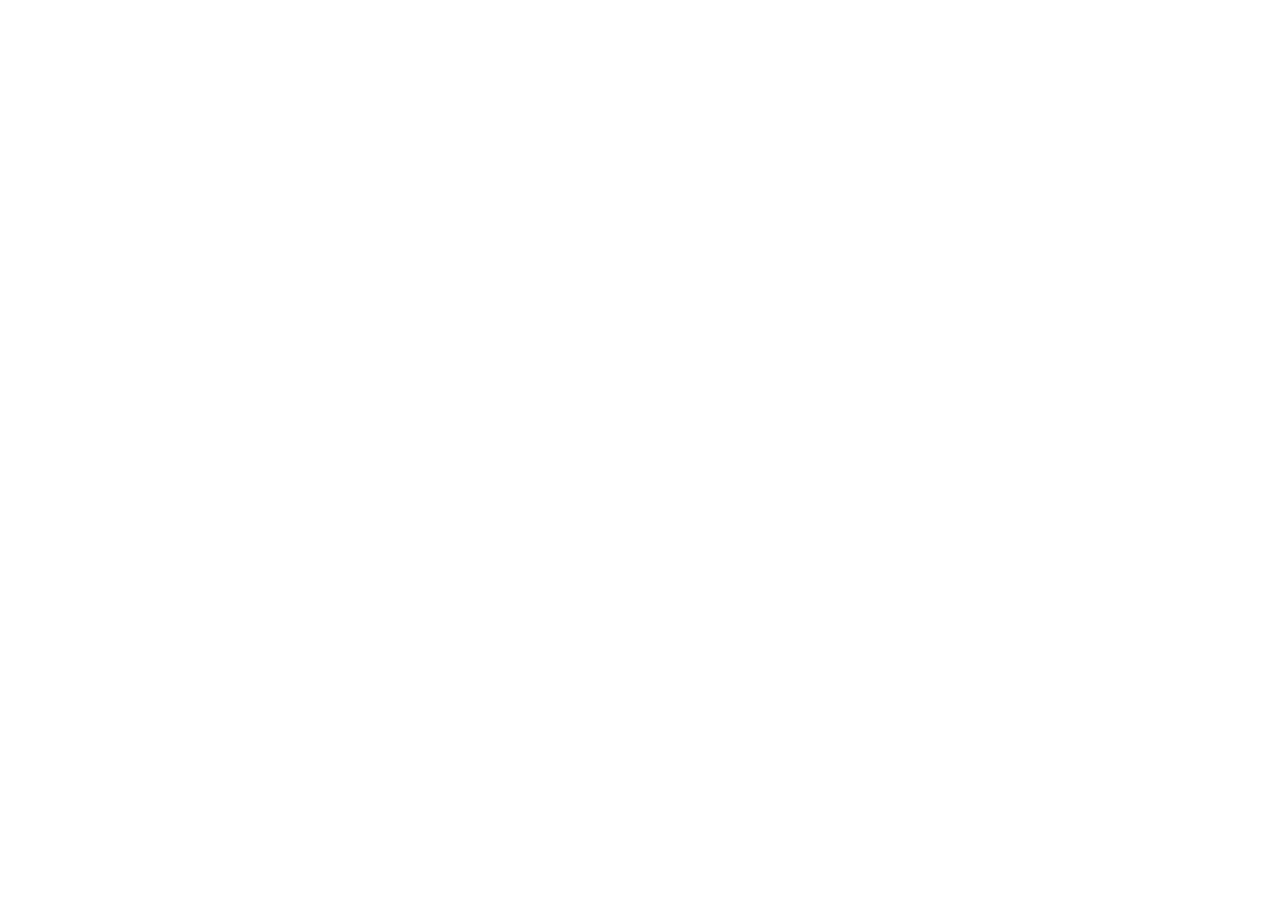
==== index.html @ 57672551 "카슐랭 팝업 문의폼 퍼블 완료" ====
<!DOCTYPE html>
<html>
    <head>
        <meta charset="utf-8">
        <meta name="viewport" content="width=device-width, user-scalable=no">
        <script src="https://ajax.googleapis.com/ajax/libs/jquery/1.12.4/jquery.min.js"></script>
        <!--스타일-->
        <link rel="stylesheet" href="./style/default.css">
        <link rel="stylesheet" href="./style/font.css">
        <link rel="stylesheet" href="./style/style.css">
        <link rel="stylesheet" href="./style/swiper.min.css">
        <link rel="stylesheet" href="./style/animation.css">
        <link rel="stylesheet" href="./style/customBoard.css">
        <!--스크립트-->
        <script type="text/javascript" src="./script/script.js"></script>
        <script type="text/javascript" src="./script/swiper.min.js"></script>
        <script type="text/javascript" src="./script/customBoard.js"></script>
        <script type="text/javascript" src="./script/common_jp.js"></script>
        <!-- 패럴렉스 -->
        <script type="text/javascript" src="https://cdn.jsdelivr.net/npm/gsap@3.13.0/dist/ScrollSmoother.min.js"></script>
        <script src="https://cdnjs.cloudflare.com/ajax/libs/gsap/3.11.5/gsap.min.js"></script>
        <script src="https://cdnjs.cloudflare.com/ajax/libs/gsap/3.11.5/ScrollTrigger.min.js"></script>
        <script src="https://cdnjs.cloudflare.com/ajax/libs/gsap/3.12.1/ScrollToPlugin.min.js"></script>
    </head>
    <body>
        
        <section class="apply-popup-section" style="display: none;">
            <div class="content-wrap">
                <div class="button-wrap">
                    <button type="button" class="close-button close-popup">
                        <img src="./img/apply-popup-section/close-icon.png" alt="closeBtn" class="icon">
                    </button>
                </div>
                <div class="logo-wrap">
                    <img src="./img/apply-popup-section/logo.png" alt="신차장기렌트 / 리스 맛집 카슐랭" class="logo">
                </div>
                <ul class="step-list">
                    <li class="is-active">
                        <div class="item">
                            <div class="blue-text">신차 장기렌트 맛집 카슐랭</div>
                            <div class="question-div">
                                견적 받으실 상품의<br/>
                                유형을 선택해주세요
                            </div>
                            <ul class="qna-list">
                                <li>
                                    <label class="label">
                                        <input type="radio" name="wr_name" value="1">
                                        <div class="radio-item">
                                            <div class="text">장기렌트</div>
                                            <img src="./img/apply-popup-section/q1-icon1.png" alt="장기렌트" class="icon">
                                        </div>
                                    </label>
                                </li>
                                <li>
                                    <label class="label">
                                        <input type="radio" name="wr_name" value="2">
                                        <div class="radio-item">
                                            <div class="text">리스</div>
                                            <img src="./img/apply-popup-section/q1-icon2.png" alt="리스" class="icon">
                                        </div>
                                    </label>
                                </li>
                            </ul>
                        </div>
                        <div class="pagination-wrap">
                            <div class="icon active"></div>
                            <div class="icon"></div>
                            <div class="icon"></div>
                            <div class="icon"></div>
                        </div>
                    </li>
                    <li class="">
                        <div class="item">
                            <div class="blue-text">신차 장기렌트 맛집 카슐랭</div>
                            <div class="question-div">
                                원하는 차량을<br/>
                                입력해주세요
                            </div>
                            <div class="text-qna-box">
                                <div class="q-text">
                                    차종 입력
                                </div>
                                <div class="ipt-wrap">
                                    <input type="text" name="wr_subject" placeholder="차종을 입력해주세요." class="ipt" />
                                </div>
                            </div>
                            <div class="pn-btn-wrap">
                                <button class="pn-btn prev-btn">이전단계</button>
                                <button class="pn-btn next-btn">다음단계</button>
                            </div>
                        </div>
                        <div class="pagination-wrap">
                            <div class="icon"></div>
                            <div class="icon active"></div>
                            <div class="icon"></div>
                            <div class="icon"></div>
                        </div>
                    </li>
                    <li class="">
                        <div class="item">
                            <div class="blue-text">신차 장기렌트 맛집 카슐랭</div>
                            <div class="question-div">
                                견적서를 받으실 <br/>
                                연락처를 입력해주세요
                            </div>
                            <div class="text-qna-box">
                                <div class="q-text">
                                    연락처
                                </div>
                                <div class="ipt-wrap">
                                    <input type="text" name="wr_content" oninput="phoneNumberCheck(this)" placeholder="핸드폰 번호를 입력해주세요." class="ipt" />
                                </div>
                            </div>
                            <div class="pn-btn-wrap">
                                <button class="pn-btn prev-btn">이전단계</button>
                                <button class="pn-btn next-btn">다음단계</button>
                            </div>
                        </div>
                        <div class="pagination-wrap">
                            <div class="icon"></div>
                            <div class="icon"></div>
                            <div class="icon active"></div>
                            <div class="icon"></div>
                        </div>
                    </li>
                    <li class="">
                        <div class="item">
                            <div class="blue-text">신차 장기렌트 맛집 카슐랭</div>
                            <div class="question-div">
                                개인정보처리방침에 동의해주세요
                            </div>
                            <div class="text-qna-box">
                                <div class="agreeCheckDiv">
                                    <label>
                                        <input type="checkbox" id="agree1"/>
                                        <div class="textBox">개인정보 수집, 이용, 제공 동의 <span class="privacyPopupBtn">(확인)</span></div>
                                    </label>
                                    
                                </div>
                                <div class="agreeCheckDiv">
                                    <label>
                                        <input type="checkbox" id="agree2"/>
                                        <div class="textBox">개인정보 제 3자 제공 동의<span class="privacyPopupBtn">(확인)</span></div>
                                    </label>
                                </div>
                                <div class="agreeCheckDiv">
                                    <label>
                                        <input type="checkbox" id="agree3"/>
                                        <div class="textBox">마케팅 활용 및 광고성 정보수신 동의 <span class="privacyPopupBtn">(확인)</span></div>
                                    </label>
                                </div>
                            </div>
                            <div class="pn-btn-wrap">
                                <button class="pn-btn prev-btn">이전단계</button>
                                <button class="pn-btn next-btn">다음단계</button>
                            </div>
                        </div>
                        <div class="pagination-wrap">
                            <div class="icon"></div>
                            <div class="icon"></div>
                            <div class="icon active"></div>
                            <div class="icon"></div>
                        </div>
                    </li>
                    <li class="">
                        <div class="item">
                            <div class="blue-text center">신차 장기렌트 맛집 카슐랭</div>
                            <div class="question-div center">
                                카슐랭 견적 신청이<br/>
                                완료되었습니다.
                            </div>
                            <div class="text-qna-box">
                                <img src="./img/apply-popup-section/result-icon.png" alt="완료" class="result-icon">
                            </div>
                            <div class="pn-btn-wrap full">
                                <button class="pn-btn close-btn close-popup">홈페이지 바로가기</button>
                            </div>
                        </div>
                        <div class="pagination-wrap">
                            <div class="icon"></div>
                            <div class="icon"></div>
                            <div class="icon"></div>
                            <div class="icon active"></div>
                        </div>
                    </li>
                </ul>
            </div>
        </section> 



        <main id="smooth-wrapper">
            <article id="smooth-content">
                
            </article>
        </main>
    </body>
</html>
---- style/default.css ----
@charset "utf-8";

/* 초기화 */
html {overflow-y:scroll}
body {margin:0;padding:0;font-size:0.75em;background:#fff}
html, h1, h2, h3, h4, h5, h6, form, fieldset, img {margin:0;padding:0;border:0}
h1, h2, h3, h4, h5, h6 {font-size:1em;}
article, aside, details, figcaption, figure, footer, header, hgroup, menu, nav, section {display:block}

ul, dl,dt,dd {margin:0;padding:0;list-style:none}
legend {position:absolute;margin:0;padding:0;font-size:0;line-height:0;text-indent:-9999em;overflow:hidden}
label, input, button, select, img {vertical-align:middle;font-size:1em}
input, button {margin:0;padding:0;font-size:1em}
input[type="submit"] {cursor:pointer}
button {cursor:pointer}

textarea, select {font-size:1em}
select {margin:0}
p {margin:0;padding:0;word-break:break-all}
hr {display:none}
pre {overflow-x:scroll;font-size:1.1em}
a {color:#000;text-decoration:none}

*, :after, :before {
  -webkit-box-sizing:border-box;
  -moz-box-sizing:border-box;
  box-sizing:border-box;
}

input[type=text],input[type=password], textarea {
-webkit-transition:all 0.30s ease-in-out;
-moz-transition:all 0.30s ease-in-out;
-ms-transition:all 0.30s ease-in-out;
-o-transition:all 0.30s ease-in-out;
outline:none;
}

/* input[type=text]:focus,input[type=password]:focus, textarea:focus,select:focus {
-webkit-box-shadow:0 0 5px #9ed4ff;
-moz-box-shadow:0 0 5px #9ed4ff;
box-shadow:0 0 5px #9ed4ff;
border:1px solid #558ab7 !important;
} */

.placeholdersjs {color:#aaa !important}

/* 레이아웃 크기 지정 */
#hd, #wrapper, #ft {min-width:1200px}

#hd_pop,
#hd_wrapper,
#tnb .inner,

#gnb .gnb_wrap,
#container_wr,
#ft_wr {width:1200px}

/* 팝업레이어 */
#hd_pop {z-index:1000;position:relative;margin:0 auto;height:0}
#hd_pop h2 {position:absolute;font-size:0;line-height:0;overflow:hidden}
.hd_pops {position:absolute;border:1px solid #e9e9e9;background:#fff}
.hd_pops img {max-width:100%}
.hd_pops_con {}
.hd_pops_footer {padding:0;background:#000;color:#fff;text-align:left;position:relative}
.hd_pops_footer:after {display:block;visibility:hidden;clear:both;content:""}
.hd_pops_footer button {padding:10px;border:0;color:#fff}
.hd_pops_footer .hd_pops_reject {background:#000;text-align:left}
.hd_pops_footer .hd_pops_close {background:#393939;position:absolute;top:0;right:0}

/* 상단 레이아웃 */
#hd {background:#212020}
#hd_h1 {position:absolute;font-size:0;line-height:0;overflow:hidden}

#tnb {border-bottom:1px solid #383838;margin:0 auto}
#tnb:after {display:block;visibility:hidden;clear:both;content:""}
#tnb .inner {margin:0 auto}

#hd_wrapper {position:relative;margin:0 auto;height:140px;zoom:1}
#hd_wrapper:after {display:block;visibility:hidden;clear:both;content:""}

#logo {float:left;padding:30px 0 0}

.hd_sch_wr {float:left;padding:30px 0;width:445px;margin-left:65px}
#hd_sch h3 {position:absolute;font-size:0;line-height:0;overflow:hidden}
#hd_sch {border-radius:30px;overflow:hidden}
#hd_sch #sch_stx {float:left;width:385px;height:45px;padding-left:10px;border-radius:30px 0 0 30px;background:#2c2c2c;border:0;border-right:0;font-size:1.25em;color:#fff}
#hd_sch #sch_submit {float:left;width:60px;height:45px;border:0;background:#2c2c2c;color:#fff;border-radius:0 30px 30px 0;cursor:pointer;font-size:16px}

#hd_define {float:left}
#hd_define:after {display:block;visibility:hidden;clear:both;content:""}
#hd_define li {float:left;font-size:1.083em;line-height:14px;border-right:1px solid #4a4a4a;position:relative;text-align:center;margin:15px 10px 15px 0;padding-right:10px}
#hd_define li:last-child {padding-right:0;margin-right:0;border-right:0}
#hd_define li a {display:inline-block;color:#919191}
#hd_define li.active a {color:#fff}

#hd_qnb {float:right;text-align:right}
#hd_qnb:after {display:block;visibility:hidden;clear:both;content:""}
#hd_qnb li {float:left;font-size:1.083em;line-height:14px;border-right:1px solid #4a4a4a;position:relative;text-align:center;margin:15px 10px 15px 0;padding-right:10px}
#hd_qnb li:last-child {padding-right:0;margin-right:0;border-right:0}
#hd_qnb li span {display:block;margin-top:5px;font-size:0.92em}
#hd_qnb li a {display:inline-block;color:#919191}
#hd_qnb .visit .visit-num {display:inline-block;line-height:16px;padding:0 5px;margin-left:5px;border-radius:10px;background:#da22f5;color:#fff;font-size:10px}


.hd_login {position:absolute;right:0;top:60px}
.hd_login li {float:left;margin:0 5px;border-left:1px solid #616161;padding-left:10px;line-height:13px}
.hd_login li:first-child {border-left:0}
.hd_login a {color:#fff}


/* 메인메뉴 */
#gnb {position:relative;background:#fff}
#gnb > h2 {position:absolute;font-size:0;line-height:0;overflow:hidden}
#gnb .gnb_wrap {margin:0 auto;position:relative}
#gnb .gnb_wrap:hover, #gnb .gnb_wrap:focus, #gnb .gnb_wrap:active{z-index:3}
#gnb #gnb_1dul {font-size:1.083em;padding:0;border-bottom:1px solid #e0e2e5;zoom:1}
#gnb ul:after {display:block;visibility:hidden;clear:both;content:""}
#gnb .gnb_1dli {float:left;line-height:55px;padding:0px;position:relative}
#gnb .gnb_1dli:hover > a {color:#3a8afd;
-webkit-transition:background-color 2s ease-out;
-moz-transition:background-color 0.3s ease-out;
-o-transition:background-color 0.3s ease-out;
transition:background-color 0.3s ease-out}

.gnb_1dli .bg {position:absolute;top:24px;right:8px;display:inline-block;width:10px;height:10px;overflow:hidden;background:url('./images/gnb_bg2.gif') no-repeat 50% 50%;text-indent:-999px}
.gnb_1da {display:block;font-weight:bold;padding:0 15px;color:#080808;text-decoration:none}
.gnb_1dli.gnb_al_li_plus .gnb_1da{padding-right:25px}
.gnb_2dli:first-child {border:0}
.gnb_2dul {display:none;position:absolute;top:54px;min-width:140px;padding-top:2px}
.gnb_2dul .gnb_2dul_box {border:1px solid #e0e2e5;border-top:0;padding:0;
-webkit-box-shadow:0px 1px 5px rgba(97, 97, 97, 0.2);
-moz-box-shadow:0px 1px 5px rgba(97, 97, 97, 0.2);
box-shadow:0px 1px 5px rgba(97, 97, 97, 0.2)}
.gnb_2da {display:block;padding:0 10px;line-height:40px;background:#fff;color:#080808;text-align:left;text-decoration:none}
a.gnb_2da:hover {color:#3a8afd;background:#f7f7f8;
-moz-transition:all 0.3s ease-out;
-o-transition:all 0.3s ease-out;
transition:all 0.3s ease-out}

.gnb_1dli_air .gnb_2da {}
.gnb_1dli_on .gnb_2da {}
.gnb_2da:focus, .gnb_2da:hover {color:#fff}
.gnb_1dli_over .gnb_2dul {display:block;left:0}
.gnb_1dli_over2 .gnb_2dul {display:block;right:0}
.gnb_wrap .gnb_empty {padding:10px 0;width:100%;text-align:center;line-height:2.7em;color:#080808}
.gnb_wrap .gnb_empty a {color:#3a8afd;text-decoration:underline}
.gnb_wrap .gnb_al_ul .gnb_empty, .gnb_wrap .gnb_al_ul .gnb_empty a {color:#555}

#gnb .gnb_menu_btn {background:#4158d1;color:#fff;width:50px;height:55px;border:0;vertical-align:top;font-size:18px}
#gnb .gnb_close_btn {background:#fff;color:#b6b9bb;width:50px;height:50px;border:0;vertical-align:top;font-size:18px;position:absolute;top:0;right:0}
#gnb .gnb_mnal {float:right;padding:0}

#gnb_all {display:none;position:absolute;border:1px solid #c5d6da;width:100%;background:#fff;z-index:1000;-webkit-box-shadow:0 2px 5px rgba(0,0,0,0.2);
-moz-box-shadow:0 2px 5px rgba(0,0,0,0.2);
box-shadow:0 2px 5px rgba(0,0,0,0.2)}
#gnb_all h2 {font-size:1.3em;padding:15px 20px;border-bottom:1px solid #e7eeef}
#gnb_all .gnb_al_ul:after {display:block;visibility:hidden;clear:both;content:""}
#gnb_all .gnb_al_ul > li:nth-child(5n+1) {border-left:0}
#gnb_all .gnb_al_li {float:left;width:20%;min-height:150px;padding:20px;border-left:1px solid #e7eeef}
#gnb_all .gnb_al_li .gnb_al_a {font-size:1.2em;display:block;position:relative;margin-bottom:10px;font-weight:bold;color:#3a8afd}
#gnb_all .gnb_al_li li {line-height:2em}
#gnb_all .gnb_al_li li a {color:#555}
#gnb_all_bg {display:none;background:rgba(0,0,0,0.1);width:100%;height:100%;position:fixed;left:0;top:0;z-index:999}

/* 중간 레이아웃 */
#wrapper {}
#container_wr:after {display:block;visibility:hidden;clear:both;content:""}
#container_wr {margin:0 auto;height:100%;zoom:1}
#aside {float:right;width:235px;padding:0;height:100%;margin:20px 0 20px 20px}

#container {position:relative;float:left;min-height:500px;height:auto !important;margin:20px 0;height:500px;font-size:1em;width:930px;zoom:1}
#container:after {display:block;visibility:hidden;clear:both;content:""}
#container_title {font-size:1.333em;margin:0 auto;font-weight:bold}
#container_title span {margin:0 auto 10px;display:block;line-height:30px}

.lt_wr {width:32%}
.lt_wr:nth-child(3n+1) {clear:both}
.latest_wr {margin-bottom:20px}
.latest_wr:after {display:block;visibility:hidden;clear:both;content:""}
.latest_top_wr {margin:0 -10px 20px}
.latest_top_wr:after {display:block;visibility:hidden;clear:both;content:""}

/* 하단 레이아웃 */
#ft {background:#212020;margin:0 auto;text-align:center}
#ft h1 {position:absolute;font-size:0;line-height:0;overflow:hidden}
#ft_wr {max-width:1240px;margin:0;padding:40px 0;position:relative;display:inline-block;text-align:left}
#ft_wr:after {display:block;visibility:hidden;clear:both;content:""}
#ft_wr .ft_cnt {width:25%;float:left;padding:0 20px}

#ft_link {text-align:left}
#ft_link a {display:block;color:#fff;line-height:2em;font-weight:bold}
#ft_company h2 {font-size:1.2em;margin-bottom:20px}
#ft_company {font-weight:normal;color:#e3e3e3;line-height:2em}
#ft_catch {margin:20px 0 10px}
#ft_copy {text-align:center;width:1200px;margin:0 auto;padding:20px 0;color:#5b5b5b;font-size:0.92em;border-top:1px solid #383838}
#top_btn {position:fixed;bottom:20px;right:20px;width:50px;height:50px;line-height:46px;border:2px solid #333;color:#333;text-align:center;font-size:15px;z-index:90;background:rgba(255,255,255,0.5)}
#top_btn:hover {border-color:#3059c7;background:#3059c7;color:#fff}

/* 게시물 선택복사 선택이동 */
#copymove {}
#copymove .win_desc {text-align:center;display:block}
#copymove .tbl_wrap {margin:20px}
#copymove .win_btn {padding:0 20px 20px}
.copymove_current {float:right;background:#ff3061;padding:5px;color:#fff;border-radius:3px}
.copymove_currentbg {background:#f4f4f4}

/* 화면낭독기 사용자용 */
#hd_login_msg {position:absolute;top:0;left:0;font-size:0;line-height:0;overflow:hidden}
.msg_sound_only, .sound_only {display:inline-block !important;position:absolute;top:0;left:0;width:0;height:0;margin:0 !important;padding:0 !important;font-size:0;line-height:0;border:0 !important;overflow:hidden !important}

/* 본문 바로가기 */
#skip_to_container a {z-index:100000;position:absolute;top:0;left:0;width:1px;height:1px;font-size:0;line-height:0;overflow:hidden}
#skip_to_container a:focus, #skip_to_container a:active {width:100%;height:75px;background:#21272e;color:#fff;font-size:2em;font-weight:bold;text-align:center;text-decoration:none;line-height:3.3em}

/* ie6 이미지 너비 지정 */
.img_fix {width:100%;height:auto}

/* 캡챠 자동등록(입력)방지 기본 -pc */
#captcha {display:inline-block;position:relative}
#captcha legend {position:absolute;margin:0;padding:0;font-size:0;line-height:0;text-indent:-9999em;overflow:hidden}
#captcha #captcha_img {height:40px;border:1px solid #898989;vertical-align:top;padding:0;margin:0}
#captcha #captcha_mp3 {margin:0;padding:0;width:40px;height:40px;border:0;background:transparent;vertical-align:middle;overflow:hidden;cursor:pointer;background:url('../img/captcha2.png') no-repeat;text-indent:-999px;border-radius:3px}
#captcha #captcha_reload {margin:0;padding:0;width:40px;height:40px;border:0;background:transparent;vertical-align:middle;overflow:hidden;cursor:pointer;background:url('../img/captcha2.png') no-repeat 0 -40px;text-indent:-999px;border-radius:3px}
#captcha #captcha_key {margin:0 0 0 3px;padding:0 5px;width:90px;height:40px;border:1px solid #ccc;background:#fff;font-size:1.333em;font-weight:bold;text-align:center;border-radius:3px;vertical-align:top}
#captcha #captcha_info {display:block;margin:5px 0 0;font-size:0.95em;letter-spacing:-0.1em}

/* 캡챠 자동등록(입력)방지 기본 - mobile */
#captcha.m_captcha audio {display:block;margin:0 0 5px;width:187px}
#captcha.m_captcha #captcha_img {width:160px;height:60px;border:1px solid #e9e9e9;margin-bottom:3px;margin-top:5px;display:block}
#captcha.m_captcha #captcha_reload {position:static;margin:0;padding:0;width:40px;height:40px;border:0;background:transparent;vertical-align:middle;overflow:hidden;cursor:pointer;background:url('../img/captcha2.png') no-repeat 0 -40px;text-indent:-999px}
#captcha.m_captcha #captcha_reload span {display:none}
#captcha.m_captcha #captcha_key {margin:0;padding:0 5px;width:115px;height:29px;border:1px solid #b8c9c2;background:#f7f7f7;font-size:1.333em;font-weight:bold;text-align:center;line-height:29px;margin-left:3px}
#captcha.m_captcha #captcha_info {display:block;margin:5px 0 0;font-size:0.95em;letter-spacing:-0.1em}
#captcha.m_captcha #captcha_mp3 {width:31px;height:31px;background:url('../img/captcha2.png') no-repeat 0 0 ; vertical-align:top;overflow:hidden;cursor:pointer;text-indent:-9999px;border:none}

/* ckeditor 단축키 */
.cke_sc {margin:0 0 5px;text-align:right}
.btn_cke_sc {display:inline-block;padding:0 10px;height:23px;border:1px solid #ccc;background:#fafafa;color:#000;text-decoration:none;line-height:1.9em;vertical-align:middle;cursor:pointer}
.cke_sc_def {margin:0 0 5px;padding:10px;border:1px solid #ccc;background:#f7f7f7;text-align:center}
.cke_sc_def dl {margin:0 0 5px;text-align:left;zoom:1}
.cke_sc_def dl:after {display:block;visibility:hidden;clear:both;content:""}
.cke_sc_def dt, .cke_sc_def dd {float:left;margin:0;padding:5px 0;border-bottom:1px solid #e9e9e9}
.cke_sc_def dt {width:20%;font-weight:bold}
.cke_sc_def dd {width:30%}

/* ckeditor 태그 기본값 */
#bo_v_con ul {display:block;list-style-type:disc;margin-top:1em;margin-bottom:1em;margin-left:0;margin-right:0;padding-left:40px}
#bo_v_con ol {display:block;list-style-type:decimal;margin-top:1em;margin-bottom:1em;margin-left:0;margin-right:0;padding-left:40px}
#bo_v_con li {display:list-item}

/* 버튼 */
a.btn,.btn {line-height:35px;height:35px;padding:0 10px;text-align:center;font-weight:bold;border:0;font-size:1.4em;
-webkit-transition:background-color 0.3s ease-out;
-moz-transition:background-color 0.3s ease-out;
-o-transition:background-color 0.3s ease-out;
transition:background-color 0.3s ease-out}

a.btn01 {display:inline-block;padding:7px;border:1px solid #ccc;background:#fafafa;color:#000;text-decoration:none;vertical-align:middle}
a.btn01:focus, a.btn01:hover {text-decoration:none}
button.btn01 {display:inline-block;margin:0;padding:7px;border:1px solid #ccc;background:#fafafa;color:#000;text-decoration:none}
a.btn02 {display:inline-block;padding:7px;border:1px solid #3b3c3f;background:#4b545e;color:#fff;text-decoration:none;vertical-align:middle}
a.btn02:focus, .btn02:hover {text-decoration:none}
button.btn02 {display:inline-block;margin:0;padding:7px;border:1px solid #3b3c3f;background:#4b545e;color:#fff;text-decoration:none}

.btn_confirm {text-align:right} /* 서식단계 진행 */

.btn_submit {border:0;background:#3a8afd;color:#fff;cursor:pointer;border-radius:3px}
.btn_submit:hover {background:#2375eb}
.btn_close {border:1px solid #dcdcdc;cursor:pointer;border-radius:3px;background:#fff}
a.btn_close {text-align:center;line-height:50px}

a.btn_cancel {display:inline-block;background:#969696;color:#fff;text-decoration:none;vertical-align:middle}
button.btn_cancel {display:inline-block;background:#969696;color:#fff;text-decoration:none;vertical-align:middle}
.btn_cancel:hover {background:#aaa}
a.btn_frmline, button.btn_frmline {display:inline-block;width:128px;padding:0 5px;height:40px;border:0;background:#434a54;border-radius:3px;color:#fff;text-decoration:none;vertical-align:top} /* 우편번호검색버튼 등 */
a.btn_frmline {}
button.btn_frmline {font-size:1em}

/* 게시판용 버튼 */
a.btn_b01,.btn_b01 {display:inline-block;color:#bababa;text-decoration:none;vertical-align:middle;border:0;background:transparent}
.btn_b01:hover, .btn_b01:hover {color:#000}
a.btn_b02,.btn_b02 {display:inline-block;background:#253dbe;padding:0 10px;color:#fff;text-decoration:none;border:0;vertical-align:middle}
a.btn_b02:hover, .btn_b02:hover {background:#0025eb}
a.btn_b03, .btn_b03 {display:inline-block;background:#fff;border:1px solid #b9bdd3;color:#646982;text-decoration:none;vertical-align:middle}
a.btn_b03:hover, .btn_b03:hover {background:#ebedf6}
a.btn_b04, .btn_b04 {display:inline-block;background:#fff;border:1px solid #ccc;color:#707070;text-decoration:none;vertical-align:middle}
a.btn_b04:hover, .btn_b04:hover {color:#333;background:#f9f9f9}
a.btn_admin,.btn_admin {display:inline-block;color:#d13f4a;text-decoration:none;vertical-align:middle} /* 관리자 전용 버튼 */
.btn_admin:hover, a.btn_admin:hover {color:#ff3746}


/* 기본테이블 */
.tbl_wrap table {width:100%;border-collapse:collapse;border-spacing:0 5px;background:#fff;border-top:1px solid #ececec;border-bottom:1px solid #ececec} 
.tbl_wrap caption {padding:10px 0;font-weight:bold;text-align:left}
.tbl_head01 {margin:0 0 10px}
.tbl_head01 caption {padding:0;font-size:0;line-height:0;overflow:hidden}
.tbl_head01 thead th {padding:20px 0;font-weight:normal;text-align:center;border-bottom:1px solid #ececec;height:40px}
.tbl_head01 thead th input {vertical-align:top} /* middle 로 하면 게시판 읽기에서 목록 사용시 체크박스 라인 깨짐 */
.tbl_head01 tfoot th, .tbl_head01 tfoot td {padding:10px 0;border-top:1px solid #c1d1d5;border-bottom:1px solid #c1d1d5;background:#d7e0e2;text-align:center}
.tbl_head01 tbody th {padding:8px 0;border-bottom:1px solid #e8e8e8}
.tbl_head01 td {color:#666;padding:10px 5px;border-top:1px solid #ecf0f1;border-bottom:1px solid #ecf0f1;line-height:1.4em;height:60px;word-break:break-all}
.tbl_head01 tbody tr:hover td {background:#fafafa}
.tbl_head01 a:hover {text-decoration:underline}

.tbl_head02 {margin:0 0 10px}
.tbl_head02 caption {padding:0;font-size:0;line-height:0;overflow:hidden}
.tbl_head02 thead th {padding:5px 0;border-top:1px solid #d1dee2;border-bottom:1px solid #d1dee2;background:#e5ecef;color:#383838;font-size:0.95em;text-align:center;letter-spacing:-0.1em}
.tbl_head02 thead a {color:#383838}
.tbl_head02 thead th input {vertical-align:top} /* middle 로 하면 게시판 읽기에서 목록 사용시 체크박스 라인 깨짐 */
.tbl_head02 tfoot th, .tbl_head02 tfoot td {padding:10px 0;border-top:1px solid #c1d1d5;border-bottom:1px solid #c1d1d5;background:#d7e0e2;text-align:center}
.tbl_head02 tbody th {padding:5px 0;border-top:1px solid #e9e9e9;border-bottom:1px solid #e9e9e9;background:#fff}
.tbl_head02 td {padding:5px 3px;border-top:1px solid #e9e9e9;border-bottom:1px solid #e9e9e9;background:#fff;line-height:1.4em;word-break:break-all}
.tbl_head02 a {}

/* 폼 테이블 */
.tbl_frm01 {margin:0 0 20px}
.tbl_frm01 table {width:100%;border-collapse:collapse;border-spacing:0}
.tbl_frm01 th {width:70px;padding:7px 13px;border:1px solid #e9e9e9;border-left:0;background:#f5f8f9;text-align:left}
.tbl_frm01 td {padding:7px 10px;border-top:1px solid #e9e9e9;border-bottom:1px solid #e9e9e9;background:transparent}
.wr_content textarea,.tbl_frm01 textarea,.form_01 textarea, .frm_input {border:1px solid #d0d3db;background:#fff;color:#000;vertical-align:middle;border-radius:3px;padding:5px;
-webkit-box-shadow:inset 0 1px 1px rgba(0, 0, 0, .075);
-moz-box-shadow:inset 0 1px 1px rgba(0, 0, 0, .075);
box-shadow:inset 0 1px 1px rgba(0, 0, 0, .075);
}
.tbl_frm01 textarea {padding:2px 2px 3px}
.frm_input {height:40px}

.full_input {width:100%}
.half_input {width:49.5%}
.twopart_input {width:385px;margin-right:10px}
.tbl_frm01 textarea, .write_div textarea {width:100%;height:100px}
.tbl_frm01 a {text-decoration:none}
.tbl_frm01 .frm_file {display:block;margin-bottom:5px}
.tbl_frm01 .frm_info {display:block;padding:0 0 5px;line-height:1.4em}

/*기본 리스트*/
.list_01 ul {border-top:1px solid #ececec}
.list_01 li {border-bottom:1px solid #ececec;background:#fff;padding:10px 15px;list-style:none;position:relative}
.list_01 li:nth-child(odd) {background:#f6f6f6}
.list_01 li:after {display:block;visibility:hidden;clear:both;content:""}
.list_01 li:hover {background:#f9f9f9}
.list_01 li.empty_li {text-align:center;padding:20px 0;color:#666}

/*폼 리스트*/
.form_01 h2 {font-size:1.167em}
.form_01 li {margin-bottom:10px}
.form_01 ul:after,
.form_01 li:after {display:block;visibility:hidden;clear:both;content:""}
.form_01 .left_input {float:left}
.form_01 .margin_input {margin-right:1%}
.form_01 textarea {height:100px;width:100%}
.form_01 .frm_label {display:inline-block;width:130px}

/* 자료 없는 목록 */
.empty_table {padding:50px 0 !important;text-align:center}
.empty_list {padding:20px 0 !important;color:#666;text-align:center}

/* 필수입력 */
.required, textarea.required {background-image:url('../img/require.png') !important;background-repeat:no-repeat !important;background-position:right top !important}

/* 테이블 항목별 정의 */
.td_board {width:80px;text-align:center}
.td_category {width:80px;text-align:center}
.td_chk {width:30px;text-align:center}
.td_date {width:60px;text-align:center}
.td_datetime {width:110px;text-align:center}
.td_group {width:80px;text-align:center}
.td_mb_id {width:100px;text-align:center}
.td_mng {width:80px;text-align:center}
.td_name {width:100px;text-align:left}
.td_nick {width:100px;text-align:center}
.td_num {width:50px;text-align:center}
.td_numbig {width:80px;text-align:center}
.td_stat {width:60px;text-align:center}

.txt_active {color:#5d910b}
.txt_done {color:#e8180c}
.txt_expired {color:#ccc}
.txt_rdy {color:#8abc2a}

/* 새창 기본 스타일 */
.new_win {position:relative}
.new_win .tbl_wrap {margin:0 20px}
.new_win #win_title {font-size:1.3em;height:50px;line-height:30px;padding:10px 20px;background:#fff;color:#000;-webkit-box-shadow:0 1px 10px rgba(0,0,0,.1);
-moz-box-shadow:0 1px 10px rgba(0,0,0,.1);
box-shadow:0 1px 10px rgba(0,0,0,.1)}
.new_win #win_title .sv {font-size:0.75em;line-height:1.2em}
.new_win .win_ul {margin-bottom:15px;padding:0 20px}
.new_win .win_ul:after {display:block;visibility:hidden;clear:both;content:""}
.new_win .win_ul li {float:left;background:#fff;text-align:center;padding:0 10px;border:1px solid #d6e9ff;border-radius:30px;margin-left:5px}
.new_win .win_ul li:first-child {margin-left:0}
.new_win .win_ul li a {display:block;padding:8px 0;color:#6794d3}
.new_win .win_ul .selected {background:#3a8afd;border-color:#3a8afd;position:relative;z-index:5}
.new_win .win_ul .selected a {color:#fff;font-weight:bold}
.new_win .win_desc {position:relative;margin:10px;border-radius:5px;font-size:1em;background:#f2838f;color:#fff;line-height:50px;text-align:left;padding:0 20px}
.new_win .win_desc i {font-size:1.2em;vertical-align:baseline}
.new_win .win_desc:after {content:"";position:absolute;left:0;top:0;width:4px;height:50px;background:#da4453;border-radius:3px 0 0 3px}
.new_win .frm_info {font-size:0.92em;color:#919191}
.new_win .win_total {float:right;display:inline-block;line-height:30px;font-weight:normal;font-size:0.75em;color:#3a8afd;background:#f6f6f6;padding:0 10px;border-radius:5px}
.new_win .new_win_con {margin:20px 0;padding:20px}
.new_win .new_win_con:after {display:block;visibility:hidden;clear:both;content:""}
.new_win .new_win_con2 {margin:20px 0}
.new_win .btn_confirm:after {display:block;visibility:hidden;clear:both;content:""}
.new_win .win_btn {text-align:center}
.new_win .btn_close {height:45px;width:60px;overflow:hidden;cursor:pointer}
.new_win .btn_submit {padding:0 20px;height:45px;font-weight:bold;font-size:1.083em}

/* 검색결과 색상 */
.sch_word {color:#fff;background:#ff005a;padding:2px 5px 3px;line-height:18px;margin:0 2px}

/* 자바스크립트 alert 대안 */
#validation_check {margin:100px auto;width:500px}
#validation_check h1 {margin-bottom:20px;font-size:1.3em}
#validation_check p {margin-bottom:20px;padding:30px 20px;border:1px solid #e9e9e9;background:#fff}

/* 사이드뷰 */
.sv_wrap {position:relative;font-weight:normal}
.sv_wrap .sv {z-index:1000;display:none;margin:5px 0 0;font-size:0.92em;background:#333;
-webkit-box-shadow:2px 2px 3px 0px rgba(0,0,0,0.2);
-moz-box-shadow:2px 2px 3px 0px rgba(0,0,0,0.2);
box-shadow:2px 2px 3px 0px rgba(0,0,0,0.2)}
.sv_wrap .sv:before {content:"";position:absolute;top:-6px;left:15px;width:0;height:0;border-style:solid;border-width:0 6px 6px 6px;border-color:transparent transparent #333 transparent}
.sv_wrap .sv a {display:inline-block;margin:0;padding:0 10px;line-height:30px;width:100px;font-weight:normal;color:#bbb}
.sv_wrap .sv a:hover {background:#000;color:#fff}
.sv_member {color:#333}
.sv_on {display:block !important;position:absolute;top:23px;left:0px;width:auto;height:auto}
.sv_nojs .sv {display:block}

/* 페이징 */
.pg_wrap {clear:both;float:left;display:inline-block}
.pg_wrap:after {display:block;visibility:hidden;clear:both;content:""} 
.pg {text-align:center}
.pg_page, .pg_current {display:inline-block;vertical-align:middle;background:#eee;border:1px solid #eee}
.pg a:focus, .pg a:hover {text-decoration:none}
.pg_page {color:#959595;font-size:1.083em;height:30px;line-height:28px;padding:0 5px;min-width:30px;text-decoration:none;border-radius:3px}
.pg_page:hover {background-color:#fafafa}
.pg_start {text-indent:-999px;overflow:hidden;background:url('../img/btn_first.gif') no-repeat 50% 50% #eee;padding:0;border:1px solid #eee}
.pg_prev {text-indent:-999px;overflow:hidden;background:url('../img/btn_prev.gif') no-repeat 50% 50% #eee;padding:0;border:1px solid #eee}
.pg_end {text-indent:-999px;overflow:hidden;background:url('../img/btn_end.gif') no-repeat 50% 50% #eee;padding:0;border:1px solid #eee}
.pg_next {text-indent:-999px;overflow:hidden;background:url('../img/btn_next.gif') no-repeat 50% 50% #eee;padding:0;border:1px solid #eee}
.pg_start:hover,.pg_prev:hover,.pg_end:hover,.pg_next:hover {background-color:#fafafa}

.pg_current {display:inline-block;background:#3a8afd;border:1px solid #3a8afd;color:#fff;font-weight:bold;height:30px;line-height:30px;padding:0 10px;min-width:30px;border-radius:3px}

/* cheditor 이슈 */
.cheditor-popup-window *, .cheditor-popup-window :after, .cheditor-popup-window :before {
-webkit-box-sizing:content-box;
-moz-box-sizing:content-box;
box-sizing:content-box;
}

/* Mobile화면으로 */
#device_change {display:block;margin:0.3em;padding:0.5em 0;border:1px solid #eee;border-radius:2em;background:#fff;color:#000;font-size:2em;text-decoration:none;text-align:center}
---- style/style.css ----
@charset "utf-8";

/* 색 설정 */
:root {
    --main-color: #CF2E41;
    --black-color : #222;
    --white-color : #fff
}

/* size */
@media screen and (max-width: 1250px) { } /* tablet */
@media screen and (max-width: 650px) { } /* mobile */

/* 스크롤 커스텀 */
html::-webkit-scrollbar {width: 8px;}
html::-webkit-scrollbar-thumb {background-color: var(--main-color); border-radius: 10px;}

/* 드래그 블록 커스텀 */
::selection { background-color:var(--main-color); color:#fff; }


/* default */
*{
    font-size: inherit;
    font-weight: inherit;
    font-family: inherit;
    color : inherit;
    box-sizing: border-box;
    letter-spacing: inherit;
    line-height: inherit;
}

body{ font-family: 'Pretendard', sans-serif; font-weight:400; font-size: 16px; letter-spacing: -0.04em; }
section{ display:block; }
a{ color:inherit; }
a:hover{ text-decoration: none; color: inherit;  }

.inner{ width:1200px; margin:0 auto;  }

.paging_box{ margin-top: 20px; padding:10px 0; display:flex; align-items: center; justify-content: center; }
.paging_box .pg_page{ background-color:#FFF; border:1px solid #e6e6e6; }
.paging_box .pg_current{ background-color: #0F1C2E; color:#fff; border:1px solid #0F1C2E; }

select{
    -webkit-appearance: none; -moz-appearance: none;  appearance: none;
    background: url('../img/common/select-icon.png') no-repeat 98% 50% #fff; 
}
select::-ms-expand{ display:none; }
p{ word-break: keep-all; }

@media screen and (max-width: 1250px) { 
    .inner{ width:100%; padding:0 10px; }
} /* tablet */
@media screen and (max-width: 650px) { 
    .paging_box{ font-size: 13px; }
} /* mobile */



/* .apply-popup-section */
.apply-popup-section{ padding: 4vh 20px; z-index: 99999; display: flex; justify-content: center; position: fixed; left: 0; top: 0; width: 100%; height: 100%; background-color: #1675E7; }

.apply-popup-section .content-wrap{ display: flex; flex-direction: column; max-width: 680px; width: 100%; }

.apply-popup-section .button-wrap{ display: flex; align-items: center; justify-content: flex-end; }
.apply-popup-section .button-wrap .close-button{ background-color: transparent; border: none; }
.apply-popup-section .button-wrap .close-button .icon{ width: 25px; }

.apply-popup-section .logo-wrap{ display: flex; align-items: center; justify-content: center; }


.apply-popup-section .step-list{ display: flex; flex-direction: column; flex-grow: 1; margin-top: 40px; }
.apply-popup-section .step-list > li{ display: none; }
.apply-popup-section .step-list > li.is-active{ flex-grow: 1; display: flex; flex-direction: column; }
.apply-popup-section .step-list .item{ display: flex; flex-direction: column; width: 100%; height: 100%; border-radius: 30px; background-color: #fff; padding: 40px 20px; }
.apply-popup-section .step-list .item .blue-text{ font-size: 18px; color: #1675E7; }
.apply-popup-section .step-list .item .blue-text.center{ text-align: center; }
.apply-popup-section .step-list .item .question-div{ font-weight: 600; margin-top: 20px; line-height: 1.5em; font-size: 24px; }
.apply-popup-section .step-list .item .question-div.center{ text-align: center; }
.apply-popup-section .step-list .item .qna-list{ margin-top: 50px; display: grid; grid-template-columns: repeat(2,1fr); grid-gap: 10px; }
.apply-popup-section .step-list .item .qna-list label{ display: block; height: 100%; }
.apply-popup-section .step-list .item .qna-list input[type='radio']{ display: none; }
.apply-popup-section .step-list .item .qna-list input[type='radio'] + .radio-item{ padding: 20px; text-align: center; display: flex; flex-direction: column; align-items: center; justify-content: center; gap: 20px; border-radius: 20px; background-color: #DFEEFE; height: 100%; cursor: pointer; }
.apply-popup-section .step-list .item .qna-list input[type='radio']:checked + .radio-item{ background-color: #1675E7; color: #fff; }
.apply-popup-section .step-list .item .qna-list input[type='radio'] + .radio-item .text{ font-size: 18px; font-weight: 500; }
.apply-popup-section .step-list .item .qna-list input[type='radio'] + .radio-item .icon{ width:auto; height: 170px; }

.apply-popup-section .result-icon{ display: block; margin: 0 auto; max-width: 200px; }

.apply-popup-section .text-qna-box{ flex-grow: 1; margin: 50px 0;}
.apply-popup-section .text-qna-box .q-text{ color: #7f7f7f; font-size: 18px; }
.apply-popup-section .text-qna-box .ipt-wrap{ margin-top: 10px; }
.apply-popup-section .text-qna-box .ipt-wrap .ipt{ font-size: 18px; background-color: #F6F6F6; border-radius: 10px; padding: 15px; border: 1px solid #f6f6f6; }
.apply-popup-section .text-qna-box .ipt-wrap .ipt::placeholder{ color: #7f7f7f; }

.apply-popup-section .pn-btn-wrap{ display: grid; grid-template-columns: repeat(2,1fr); grid-gap: 10px; }
.apply-popup-section .pn-btn-wrap.full{ grid-template-columns: 1fr; }
.apply-popup-section .pn-btn-wrap .pn-btn{ background-color: #1675E7; color: #fff; border: none; border-radius: 10px; padding: 15px; font-size: 18px; cursor: pointer; }
.apply-popup-section .pn-btn-wrap .pn-btn.close-btn{ background-color: #1675E7; color: #fff; border: none; border-radius: 10px; padding: 15px; font-size: 18px; cursor: pointer; }
.apply-popup-section .pn-btn-wrap .pn-btn.prev-btn{ background-color: #F6F6F6; color: #777; border: 1px solid #F6F6F6; }

.apply-popup-section .pagination-wrap{ margin: 4vh 0; display: flex; align-items: center; justify-content: center; gap: 10px; }
.apply-popup-section .pagination-wrap .icon{ width: 10px; height: 10px; border-radius: 50%; background-color: rgba(255,255,255,0.5); }
.apply-popup-section .pagination-wrap .icon.active{ background-color: #fff; width: 35px; border-radius: 100px; }
.apply-popup-section .text-qna-box .agreeCheckDiv label input[type="checkbox"] + .textBox{ gap: 5px; margin-top: 10px; font-size: 18px; }
.apply-popup-section .agreeCheckDiv label input[type="checkbox"] + .textBox::before{ margin-top: 3px; }


@media screen and (max-width: 820px) { 
    .apply-popup-section .button-wrap .close-button .icon{ width: 20px; }

    .apply-popup-section .logo-wrap .logo{ width: 30vw; }

    .apply-popup-section .step-list{ margin-top: 20px; }
    .apply-popup-section .step-list .item{ max-height: 460px; border-radius: 15px; padding: 20px 15px; }
    .apply-popup-section .step-list .item .qna-list{ margin-top: 30px; }
    .apply-popup-section .step-list .item .qna-list input[type='radio'] + .radio-item{ border-radius: 10px; }
    .apply-popup-section .step-list .item .qna-list input[type='radio'] + .radio-item .icon{ height: 20vw; }
    .apply-popup-section .step-list .item .qna-list input[type='radio'] + .radio-item .text{ font-size: 16px; }
    .apply-popup-section .step-list .item .blue-text{ font-size: 16px; }
    .apply-popup-section .step-list .item .question-div{ font-size: 20px; line-height: 1.25em; }

    .apply-popup-section .text-qna-box .q-text{ font-size: 16px; }
    .apply-popup-section .text-qna-box .ipt-wrap .ipt{ font-size: 16px; }
    .apply-popup-section .pn-btn-wrap .pn-btn{ font-size: 16px; padding: 13px; }
}
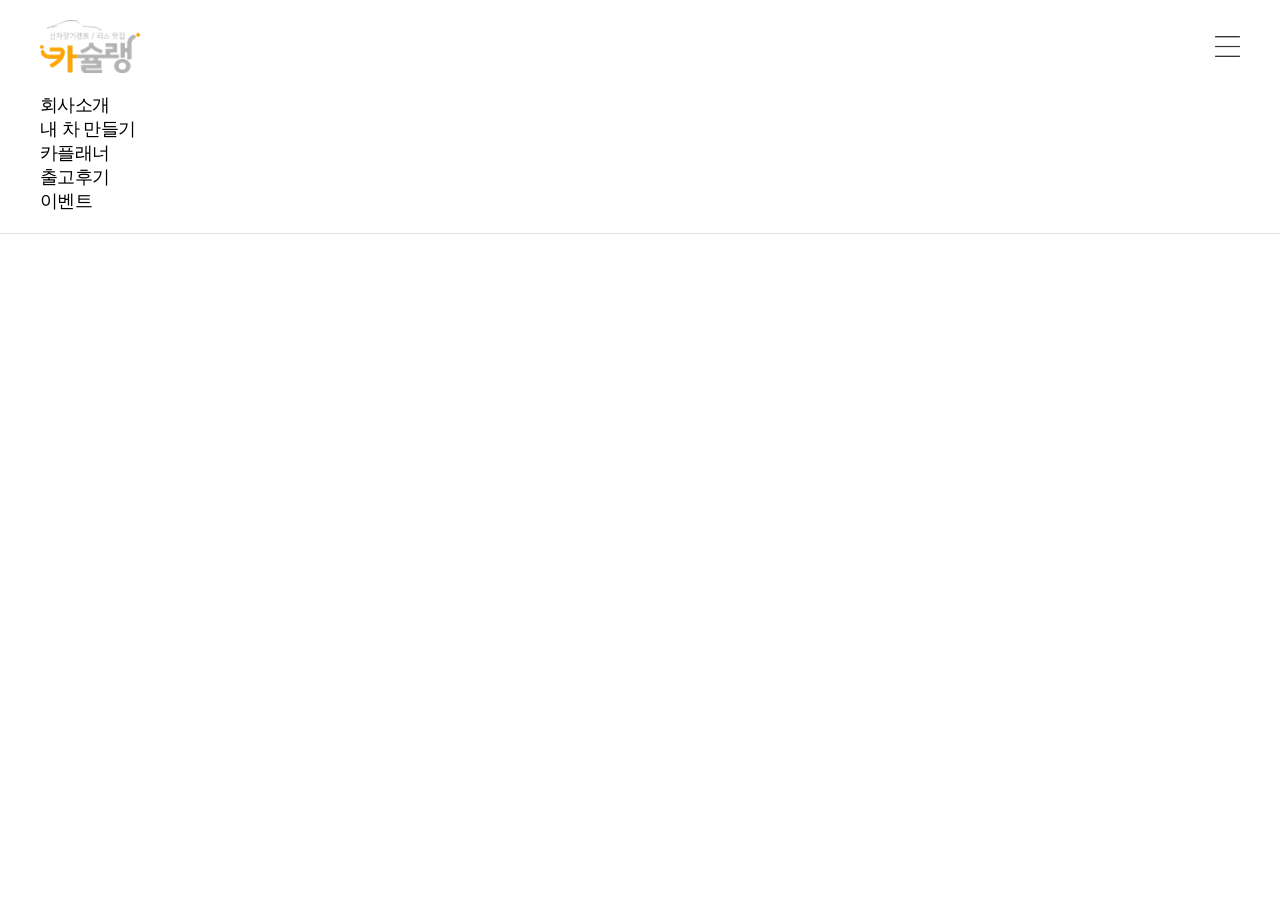
==== commit 34a9f38c: "aside 메뉴 부터 퍼블리싱 다음에 진행" ====
--- a/index.html
+++ b/index.html
@@ -8,12 +8,10 @@
         <link rel="stylesheet" href="./style/default.css">
         <link rel="stylesheet" href="./style/font.css">
         <link rel="stylesheet" href="./style/style.css">
-        <link rel="stylesheet" href="./style/swiper.min.css">
         <link rel="stylesheet" href="./style/animation.css">
         <link rel="stylesheet" href="./style/customBoard.css">
         <!--스크립트-->
         <script type="text/javascript" src="./script/script.js"></script>
-        <script type="text/javascript" src="./script/swiper.min.js"></script>
         <script type="text/javascript" src="./script/customBoard.js"></script>
         <script type="text/javascript" src="./script/common_jp.js"></script>
         <!-- 패럴렉스 -->
@@ -21,6 +19,9 @@
         <script src="https://cdnjs.cloudflare.com/ajax/libs/gsap/3.11.5/gsap.min.js"></script>
         <script src="https://cdnjs.cloudflare.com/ajax/libs/gsap/3.11.5/ScrollTrigger.min.js"></script>
         <script src="https://cdnjs.cloudflare.com/ajax/libs/gsap/3.12.1/ScrollToPlugin.min.js"></script>
+        <!--swiper-->
+        <link rel="stylesheet" href="https://cdn.jsdelivr.net/npm/swiper@12.1.2/swiper-bundle.min.css" />
+        <script src="https://cdn.jsdelivr.net/npm/swiper@12.1.2/swiper-bundle.min.js"></script>
     </head>
     <body>
         
@@ -188,7 +189,85 @@
             </div>
         </section> 
 
-
+        <section class="event-popup-section" style="display: none;">
+            <article class="popup-wrap">
+                <img src="./img/event-popup-section/popup-img.png" alt="event-popup-bg" class="popup-content">
+                <div class="btn-wrap">
+                    <button type="button" class="close-btn btn-item">닫기</button>
+                    <a href="#" class="more-btn btn-item">자세히 보기</a>
+                </div>
+            </article>
+        </section>
+
+        <!--헤더 { -->
+        <header>
+            <div class="top-div">
+                <div class="inner">
+                    <div class="logo-div">
+                        <a href="./index.html">
+                            <img src="./img/header/logo.png" alt="신차장기렌트 / 리스 맛집" class="logo">
+                        </a>
+                    </div>
+                    <button type="button" class="menu-btn">
+                        <img src="./img/header/menu-icon.png" alt="menu-icon" class="icon">
+                    </button>
+                </div>
+            </div>
+            <div class="menu-div">
+                <div class="inner">
+                    <div class="swiper mySwiper">
+                        <div class="swiper-wrapper">
+                            <div class="swiper-slide">
+                                <a href="#"><div class="item">회사소개</div></a>
+                            </div>
+                            <div class="swiper-slide">
+                                <a href="#"><div class="item">내 차 만들기</div></a>
+                            </div>
+                            <div class="swiper-slide">
+                                <a href="#"><div class="item">카플래너</div></a>
+                            </div>
+                            <div class="swiper-slide">
+                                <a href="#"><div class="item">출고후기</div></a>
+                            </div>
+                            <div class="swiper-slide">
+                                <a href="#"><div class="item">이벤트</div></a>
+                            </div>
+                        </div>
+                    </div>
+                </div>
+            </div>
+        </header>
+        <!-- }-->
+
+        <!-- aside 메뉴 { -->
+        <section class="aside-menu">
+            <div class="menu-wrap">
+                <div class="btn-div">
+                    <button type="button" class="close-btn">
+                        <img src="./img/aside-menu/close-icon.png" alt="close-icon" class="icon">
+                    </button>
+                </div>
+                <div class="text-div">
+                    신차 장기 렌트 맛집!
+                    <span class="blue">카슐랭이 함께 합니다!</span>
+                </div>
+                <div class="btn-div">
+                    <a href="#" class="btn-item kakao-item">
+                        카카오 문의
+                    </a>
+                    <a href="#" class="btn-item tel-item">
+                        전화 문의
+                    </a>
+                </div>
+                <ul class="menu-list">
+                    <li>
+                        <a href="#"><div class="item">회사소개</div></a>
+                    </li>
+                </ul>
+            </div>
+            <div class="close-bg"></div>
+        </section>
+        <!-- } -->
 
         <main id="smooth-wrapper">
             <article id="smooth-content">
--- a/style/style.css
+++ b/style/style.css
@@ -34,6 +34,7 @@
 section{ display:block; }
 a{ color:inherit; }
 a:hover{ text-decoration: none; color: inherit;  }
+.blue{ color: #1675E7; }
 
 .inner{ width:1200px; margin:0 auto;  }
 
@@ -123,4 +124,33 @@
     .apply-popup-section .text-qna-box .q-text{ font-size: 16px; }
     .apply-popup-section .text-qna-box .ipt-wrap .ipt{ font-size: 16px; }
     .apply-popup-section .pn-btn-wrap .pn-btn{ font-size: 16px; padding: 13px; }
+}
+
+.event-popup-section{ padding: 20px; position: fixed; z-index: 999; left: 0; top: 0; width: 100%; height: 100%; display: flex; align-items: center; justify-content: center; background: rgba(0, 0, 0, 0.30); }
+.event-popup-section .popup-wrap{ position: relative; width: 100%; max-width: 420px; }
+.event-popup-section .popup-wrap .popup-content{ max-width: 100%; }
+.event-popup-section .popup-wrap .btn-wrap{ padding: 10px; position: absolute; left: 0; bottom: 0; width: 100%; display: grid; grid-template-columns: repeat(2,1fr); grid-gap: 10px; } 
+.event-popup-section .popup-wrap .btn-wrap .btn-item{ padding: 12px 10px; border-radius: 50px; border: none; background: rgba(255, 255, 255, 0.80); text-align: center; font-weight: 500; color: #777; font-size: 18px; }
+.event-popup-section .popup-wrap .btn-wrap .btn-item.close-btn{ background: rgba(255, 255, 255, 0.80); }
+.event-popup-section .popup-wrap .btn-wrap .btn-item.more-btn{ background: rgba(22, 117, 231, 0.80); color: #fff; }
+
+@media screen and (max-width: 650px) { 
+    .event-popup-section .popup-wrap .btn-wrap .btn-item{ font-size: 16px; }
+}
+
+/* header */
+header{ border-bottom: 1px solid #DDD; position: fixed; left: 0; top: 0; width: 100%; background-color: #fff; z-index: 99; }
+header .inner{ display: flex; align-items: center; justify-content: space-between; }
+header .top-div{ padding: 20px 0 0 0; }
+header .logo{ width: 100px; }
+header .menu-btn{ background: transparent; border: none;  }
+header .menu-btn .icon{ width: 25px; }
+header .menu-div { font-size: 18px; padding: 20px; padding-left: 20px; }
+header .menu-div .swiper:not(.swiper-watch-progress){ margin: 0; }
+header .menu-div .swiper-slide { width: auto; flex-shrink: 0; }
+
+@media screen and (max-width: 650px) { 
+    header .logo{ width: 80px; }
+    header .top-div{ padding-top: 10px; }
+    header .menu-div{ padding: 10px 5px; padding-right: 0; font-size: 16px; }
 }
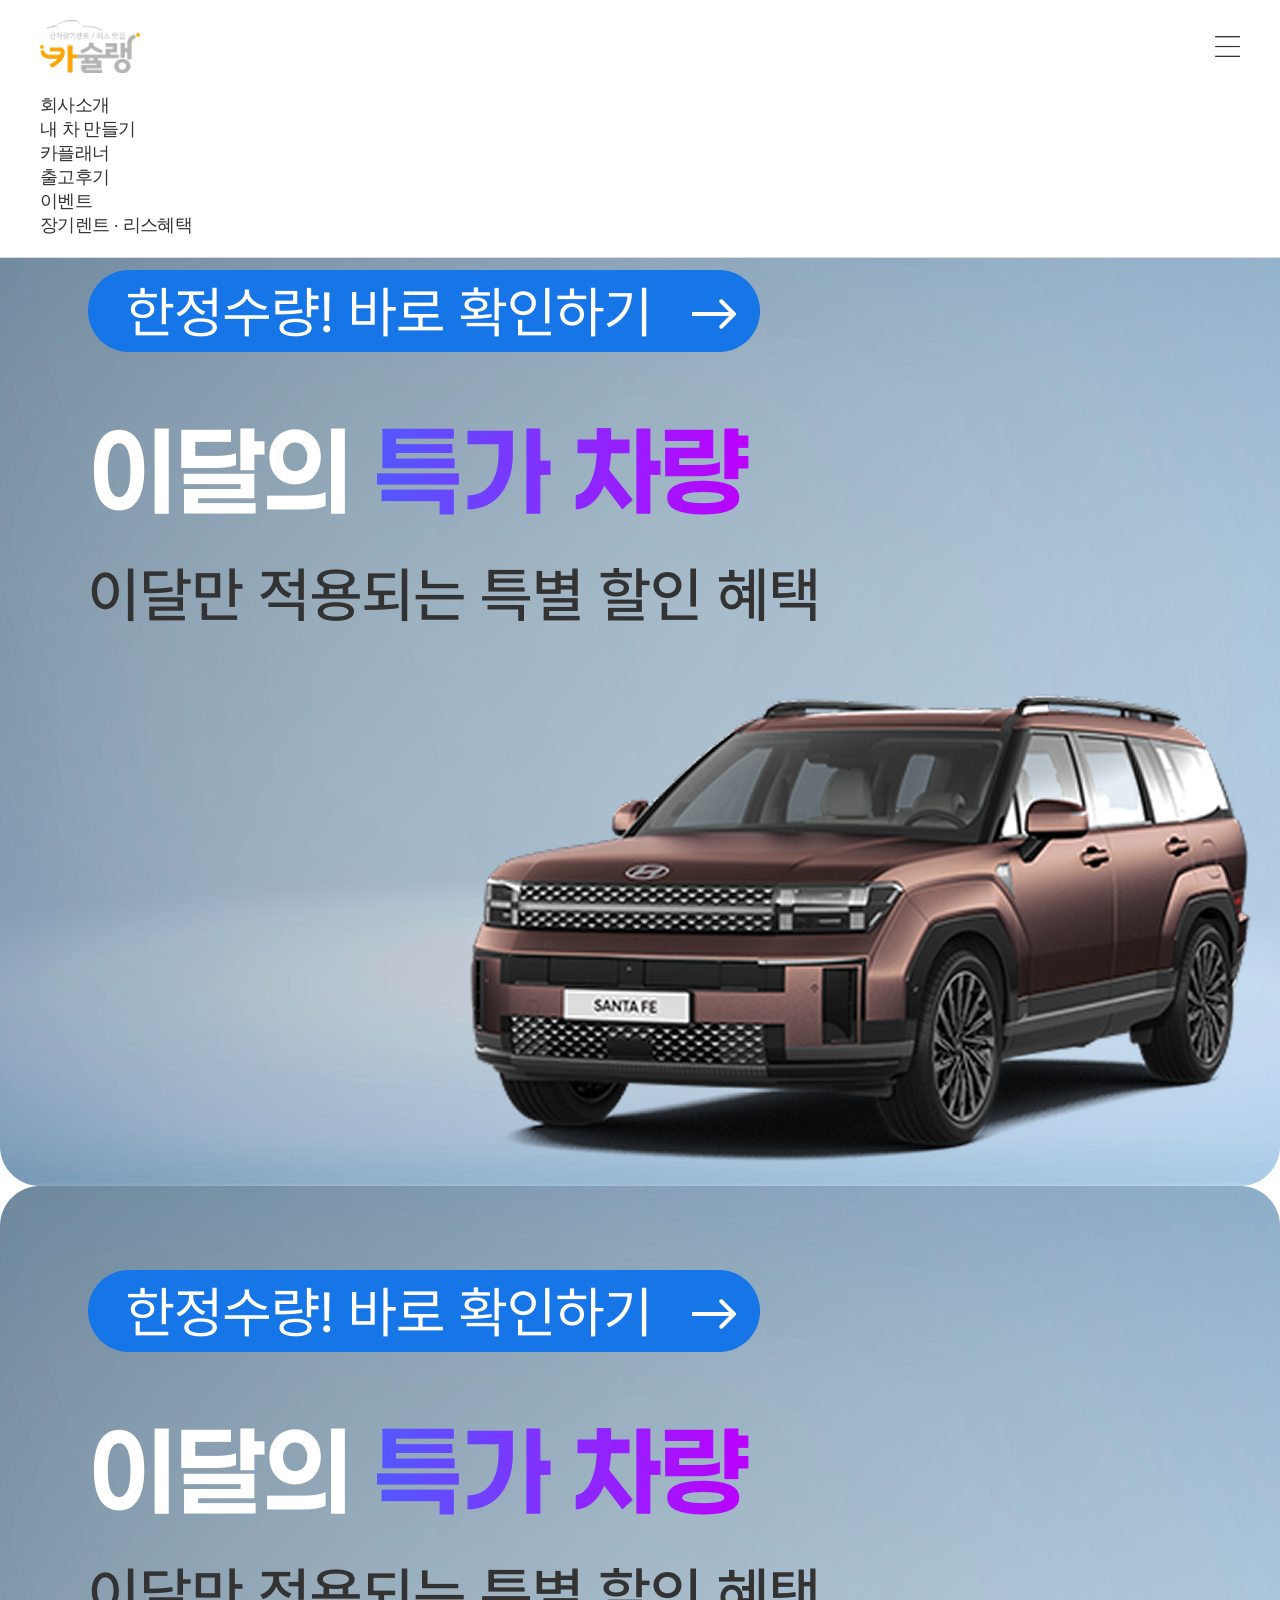
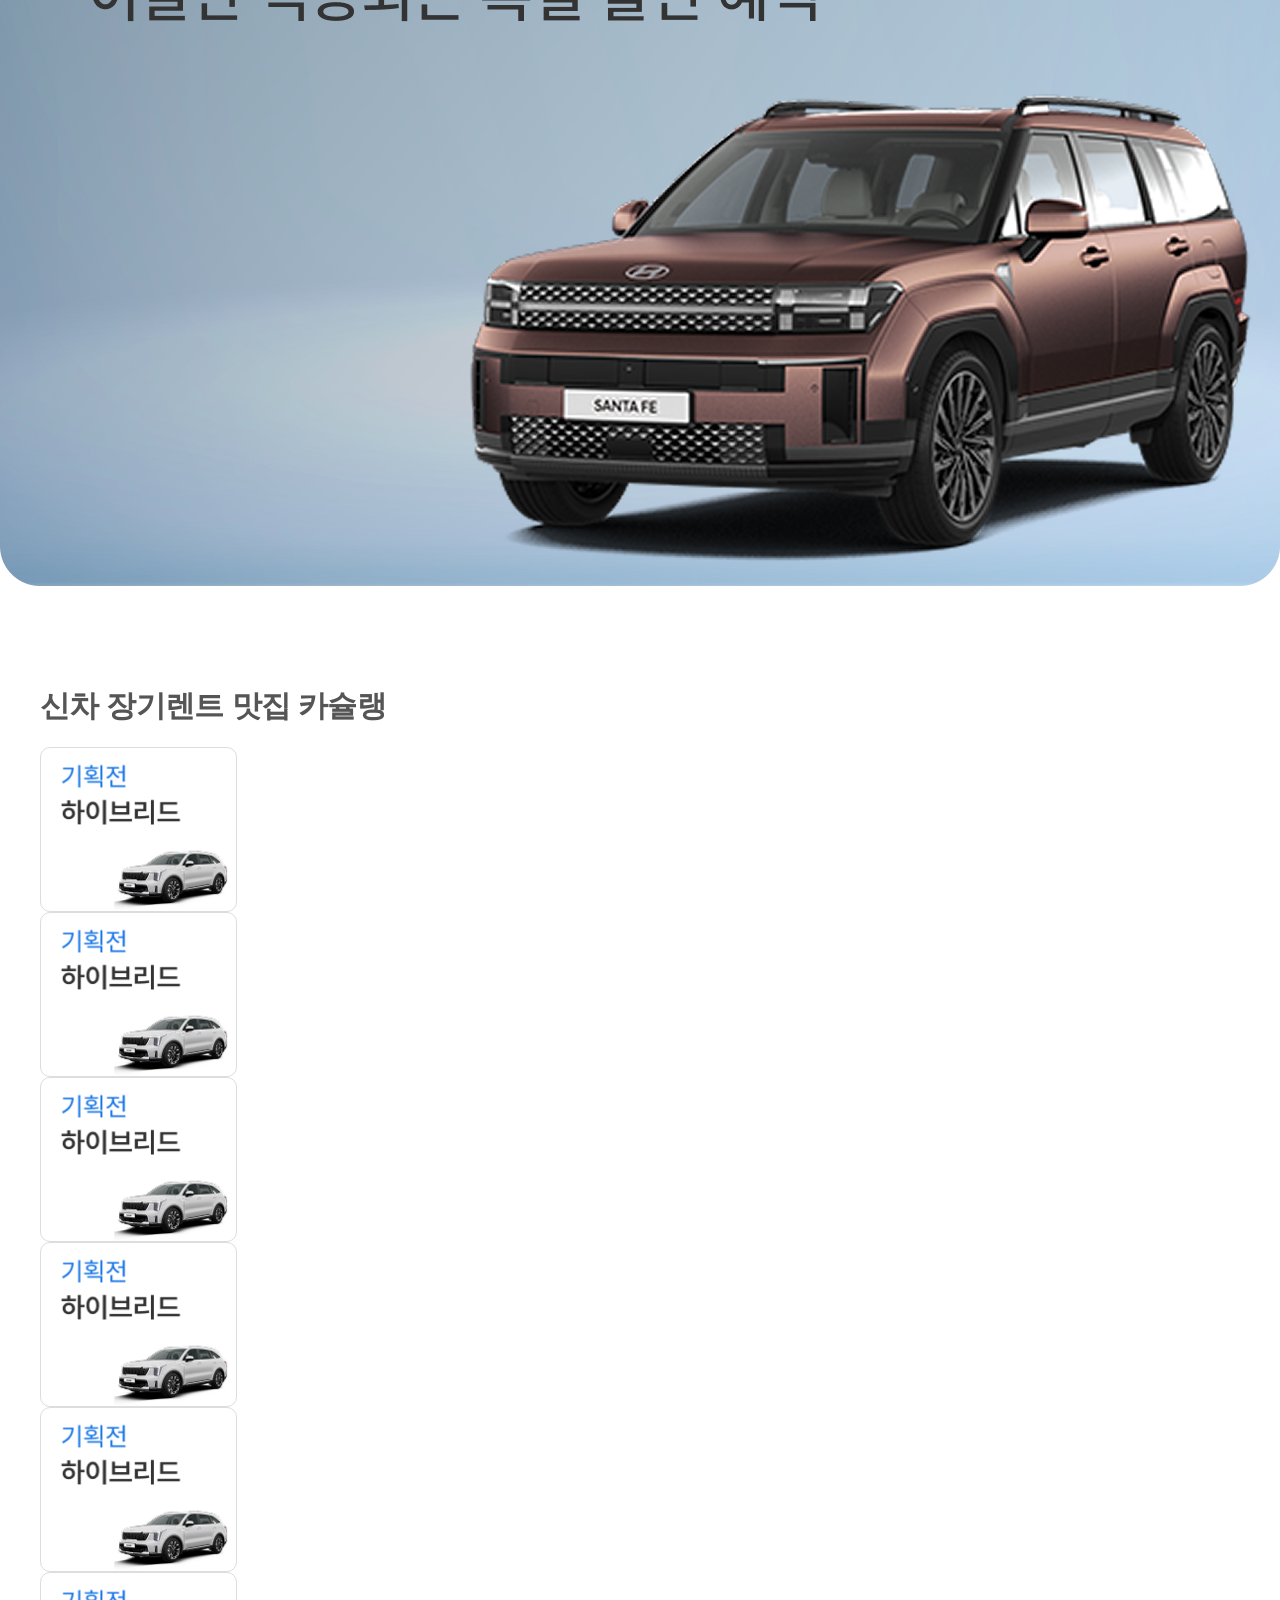
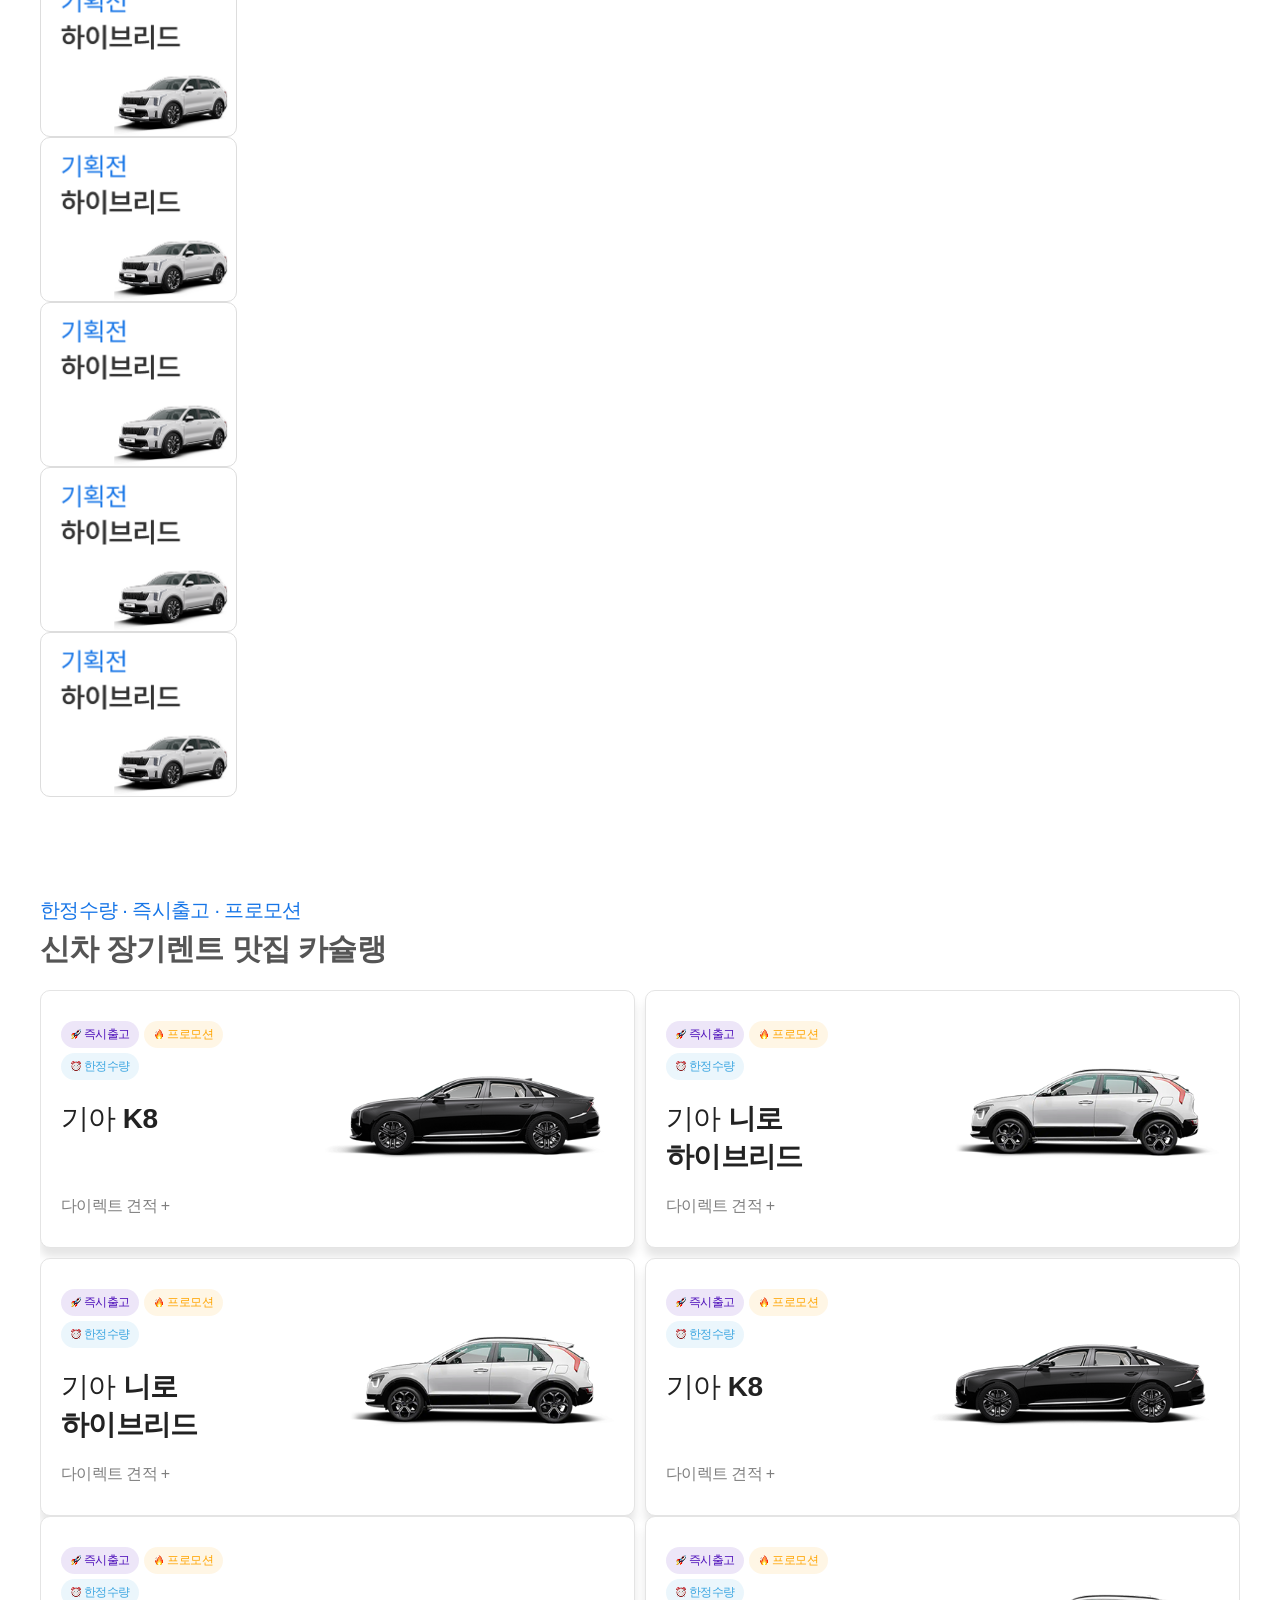
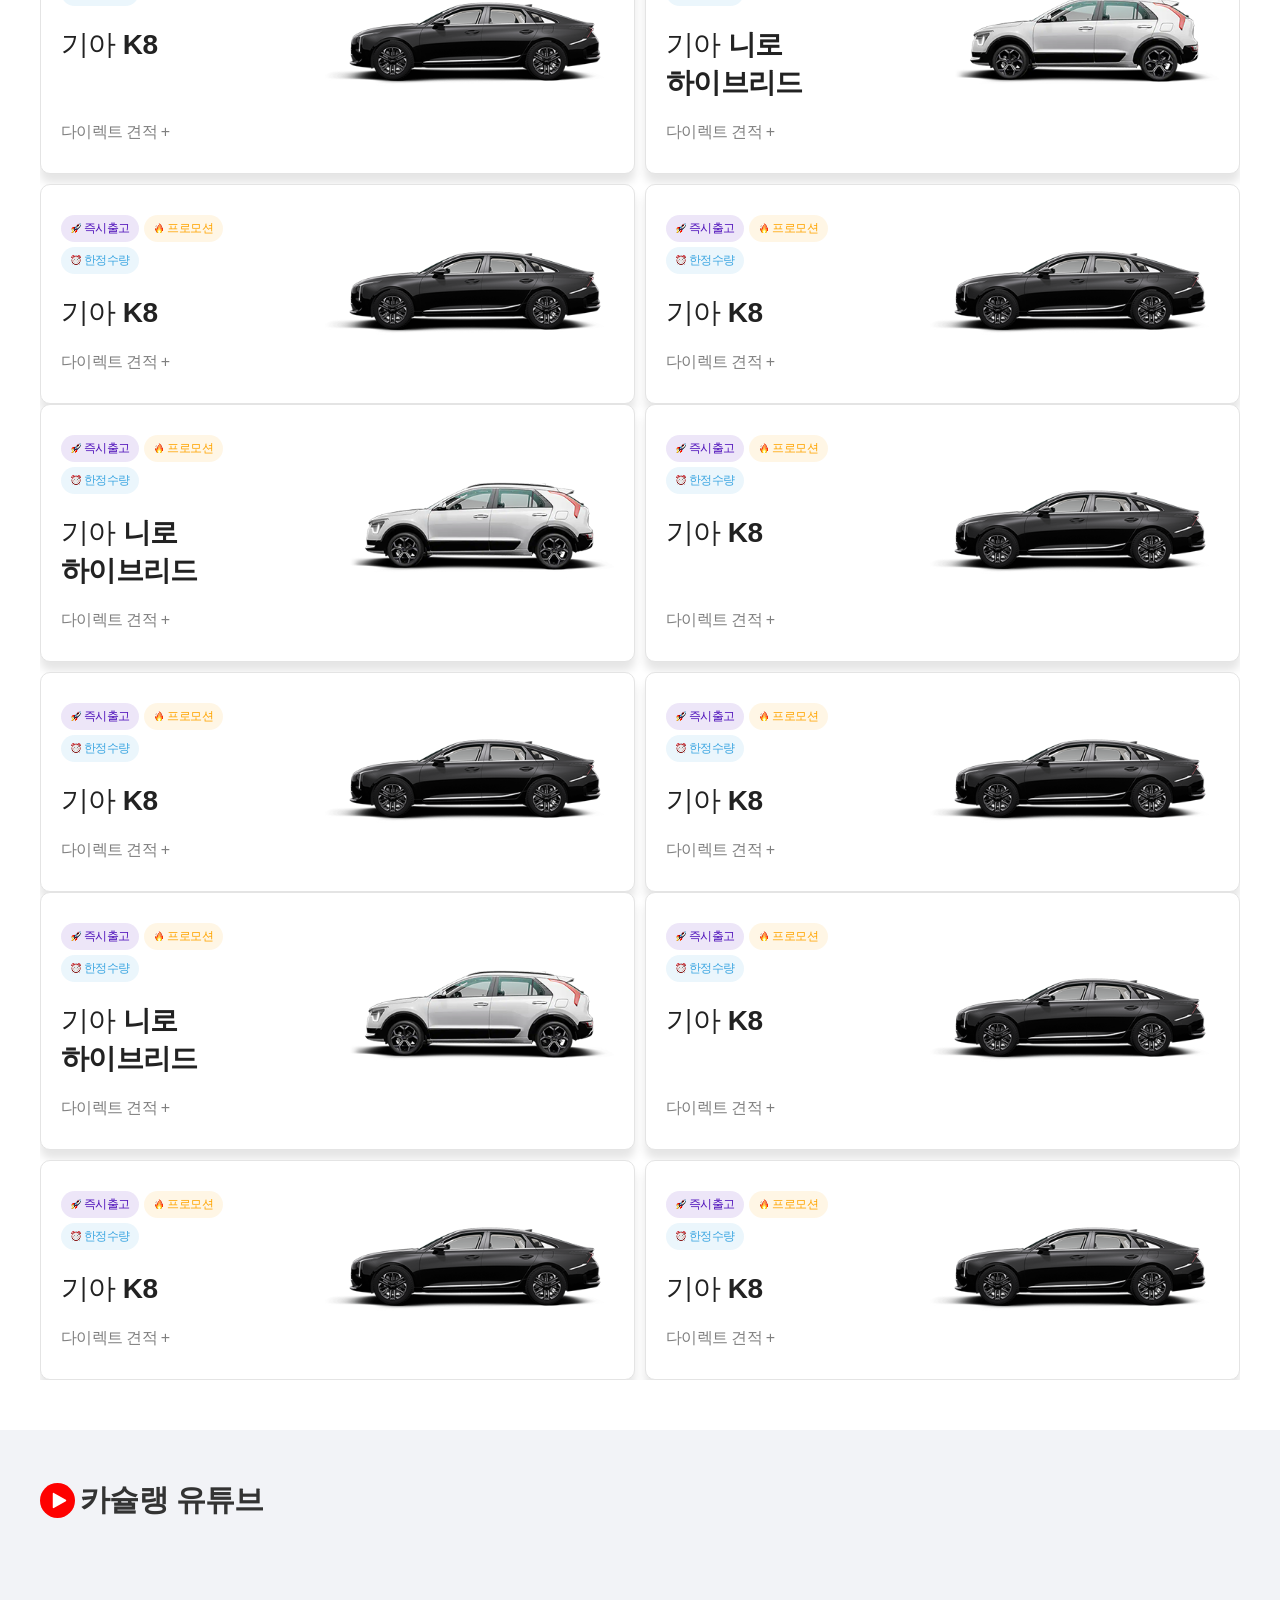
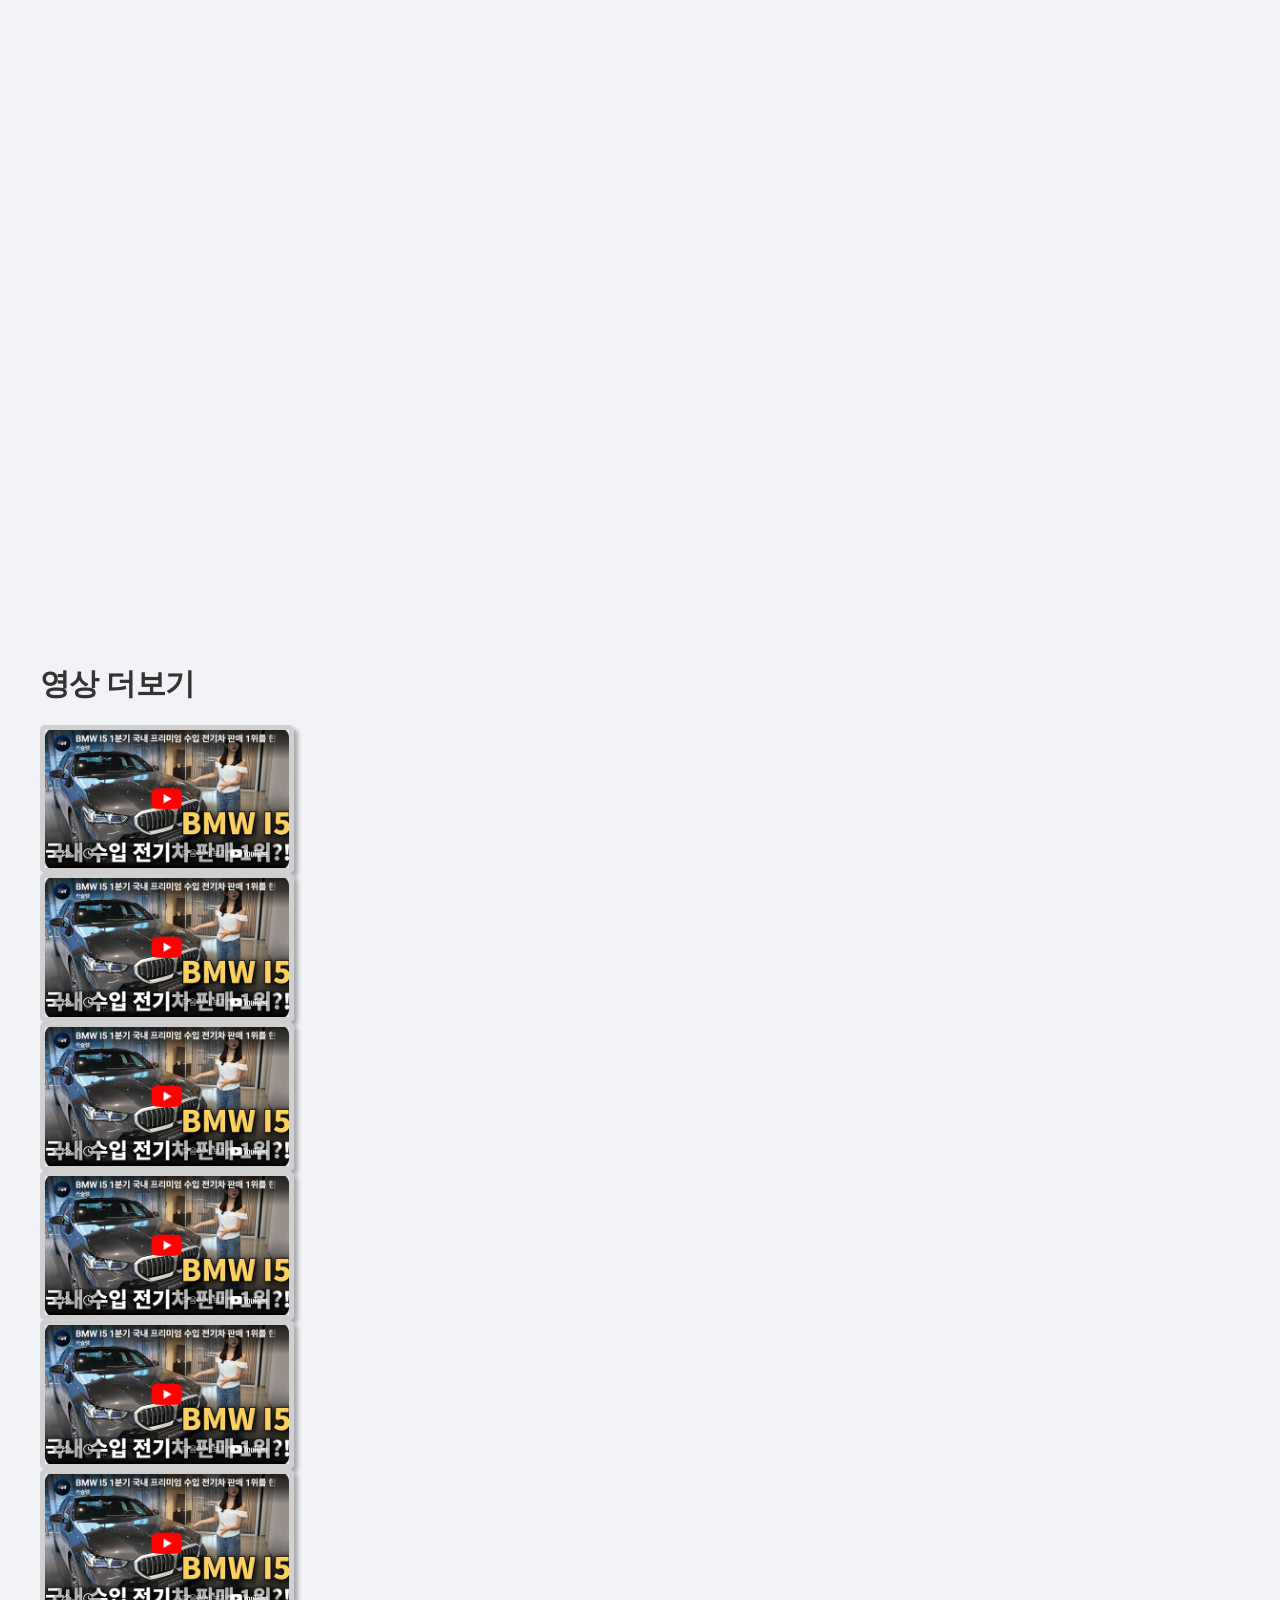
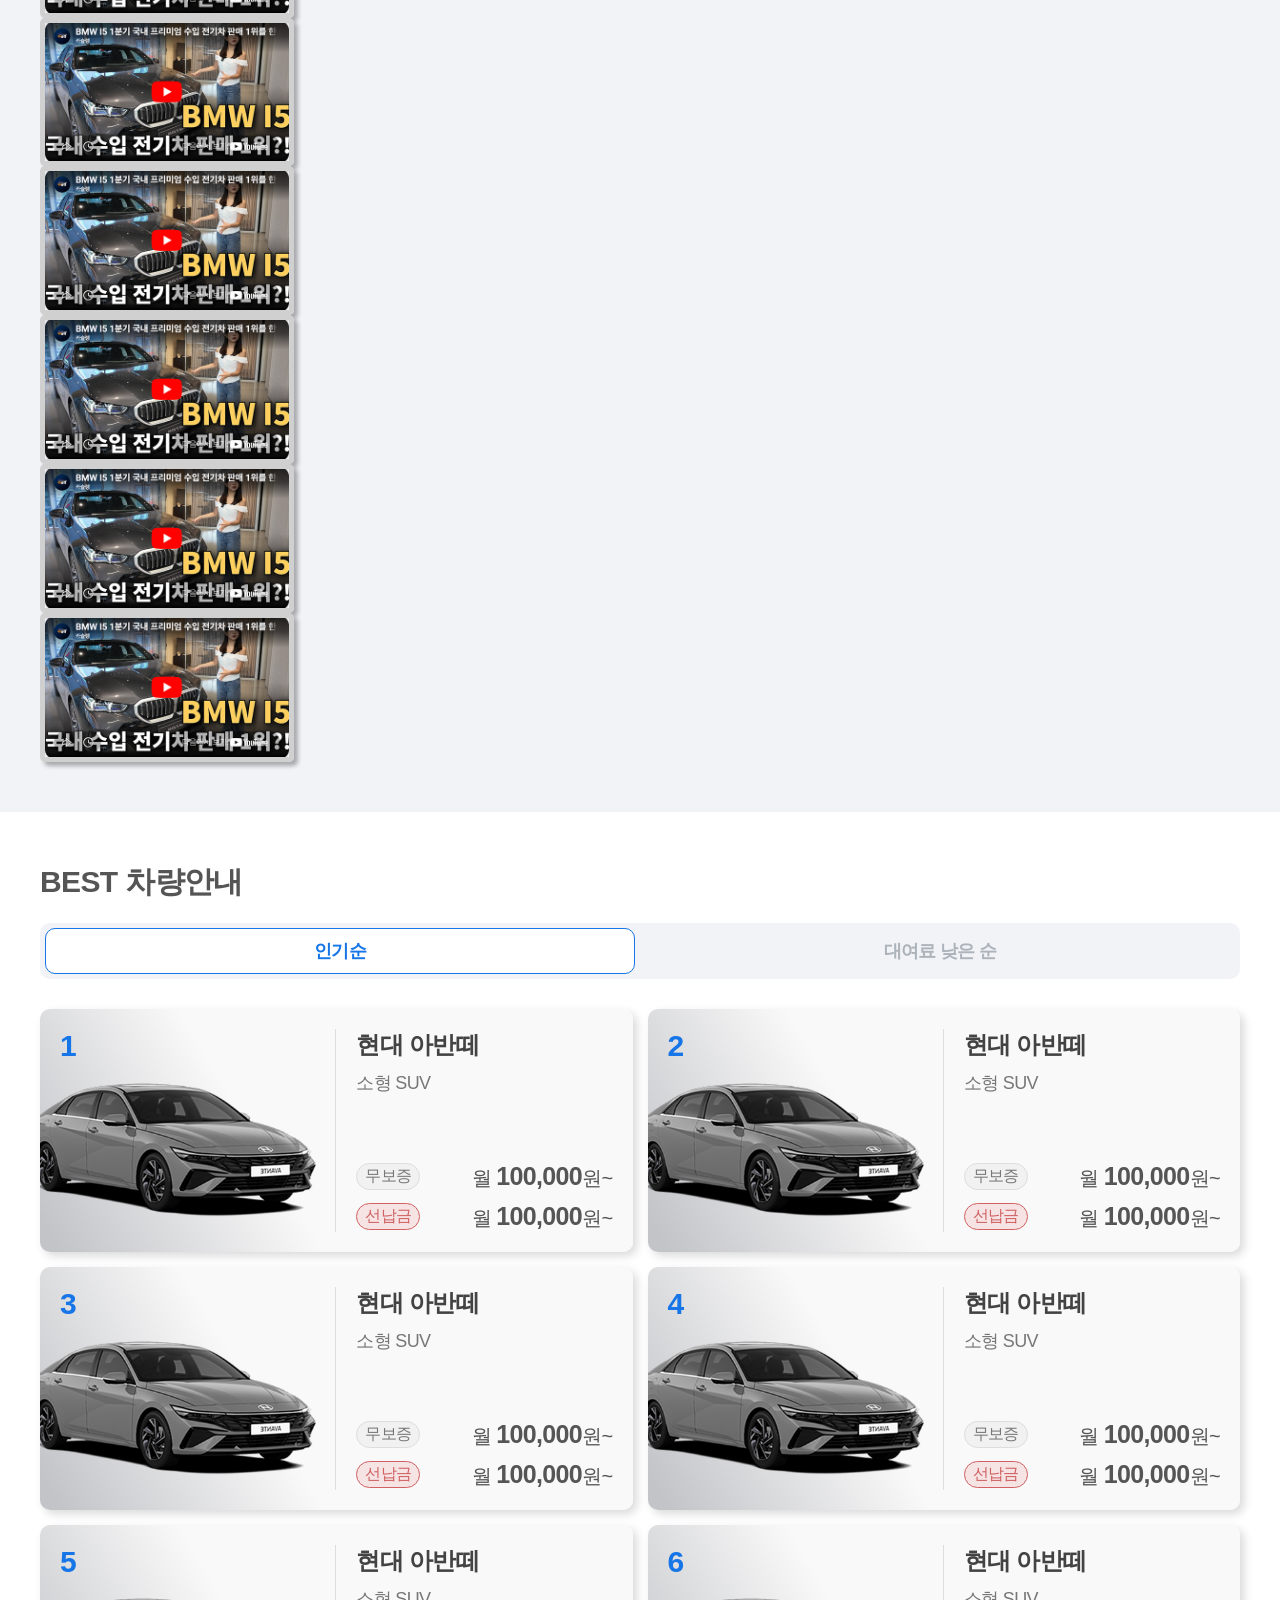
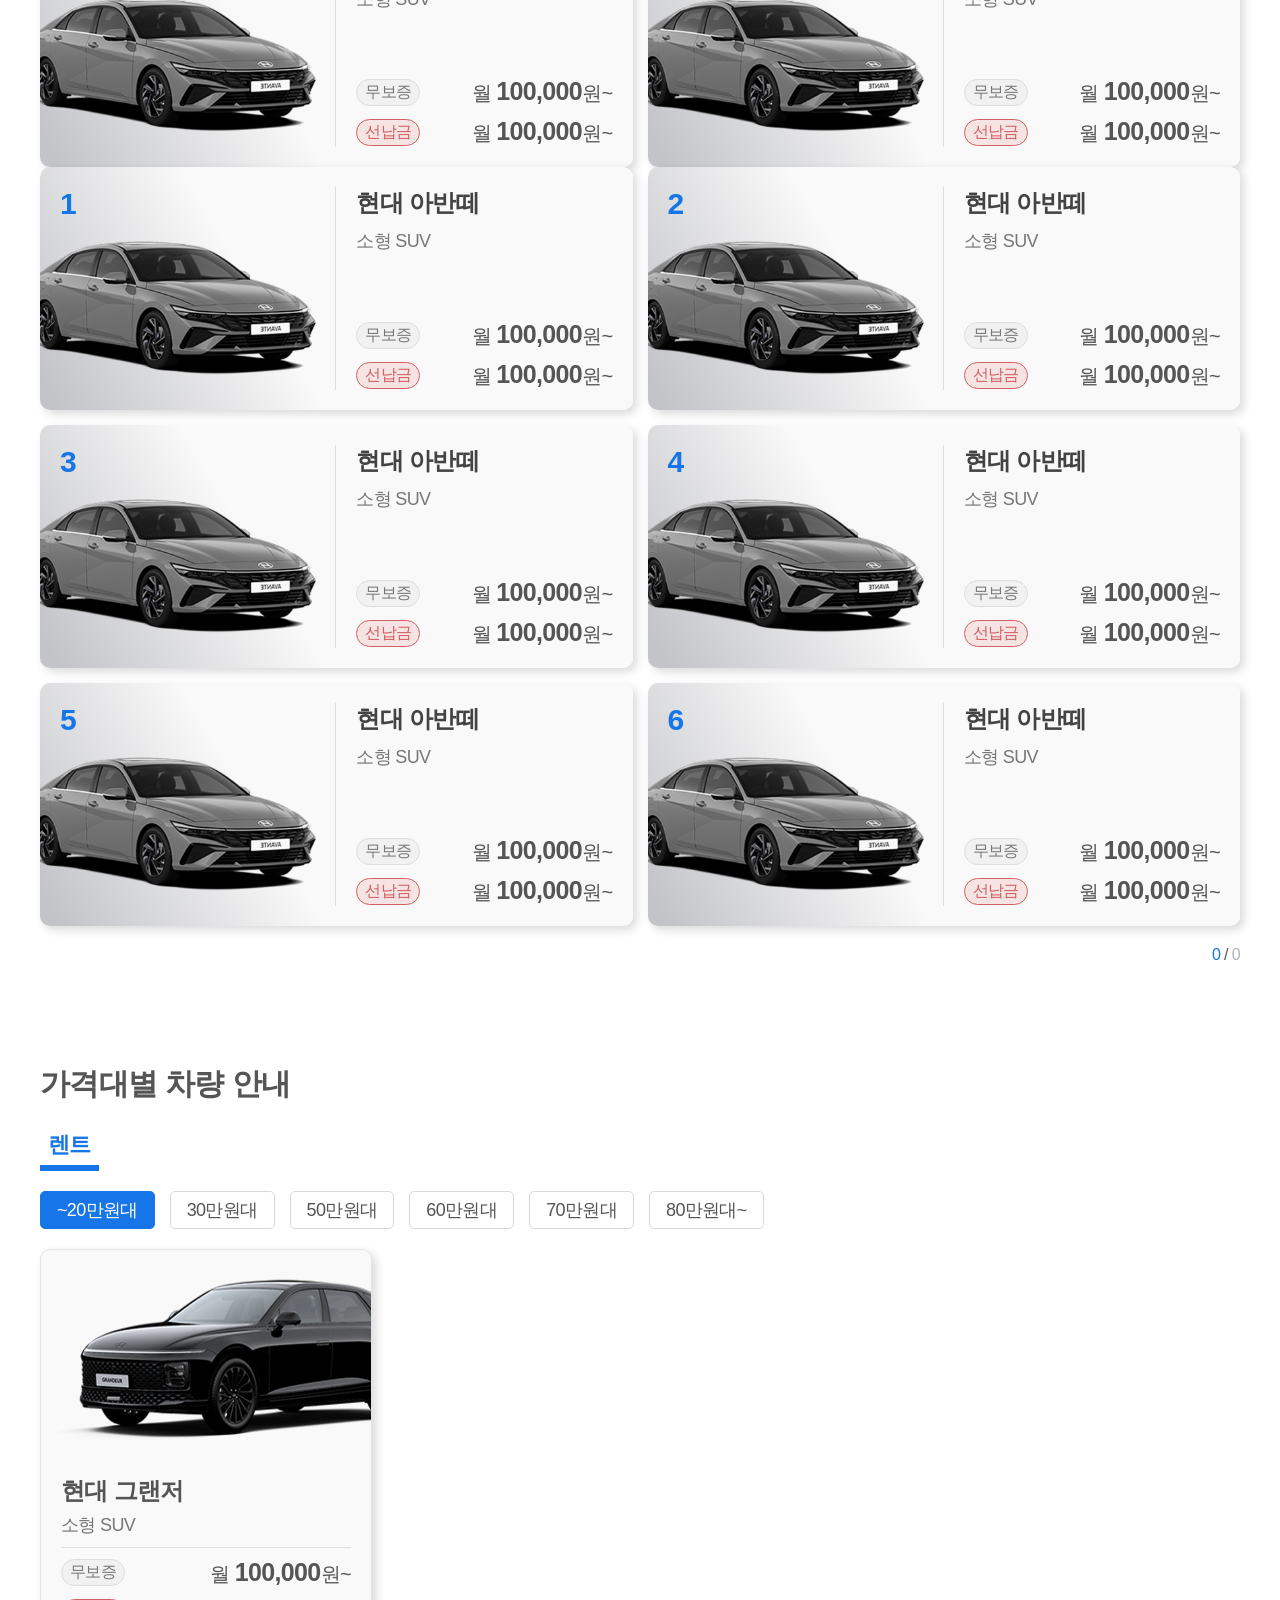
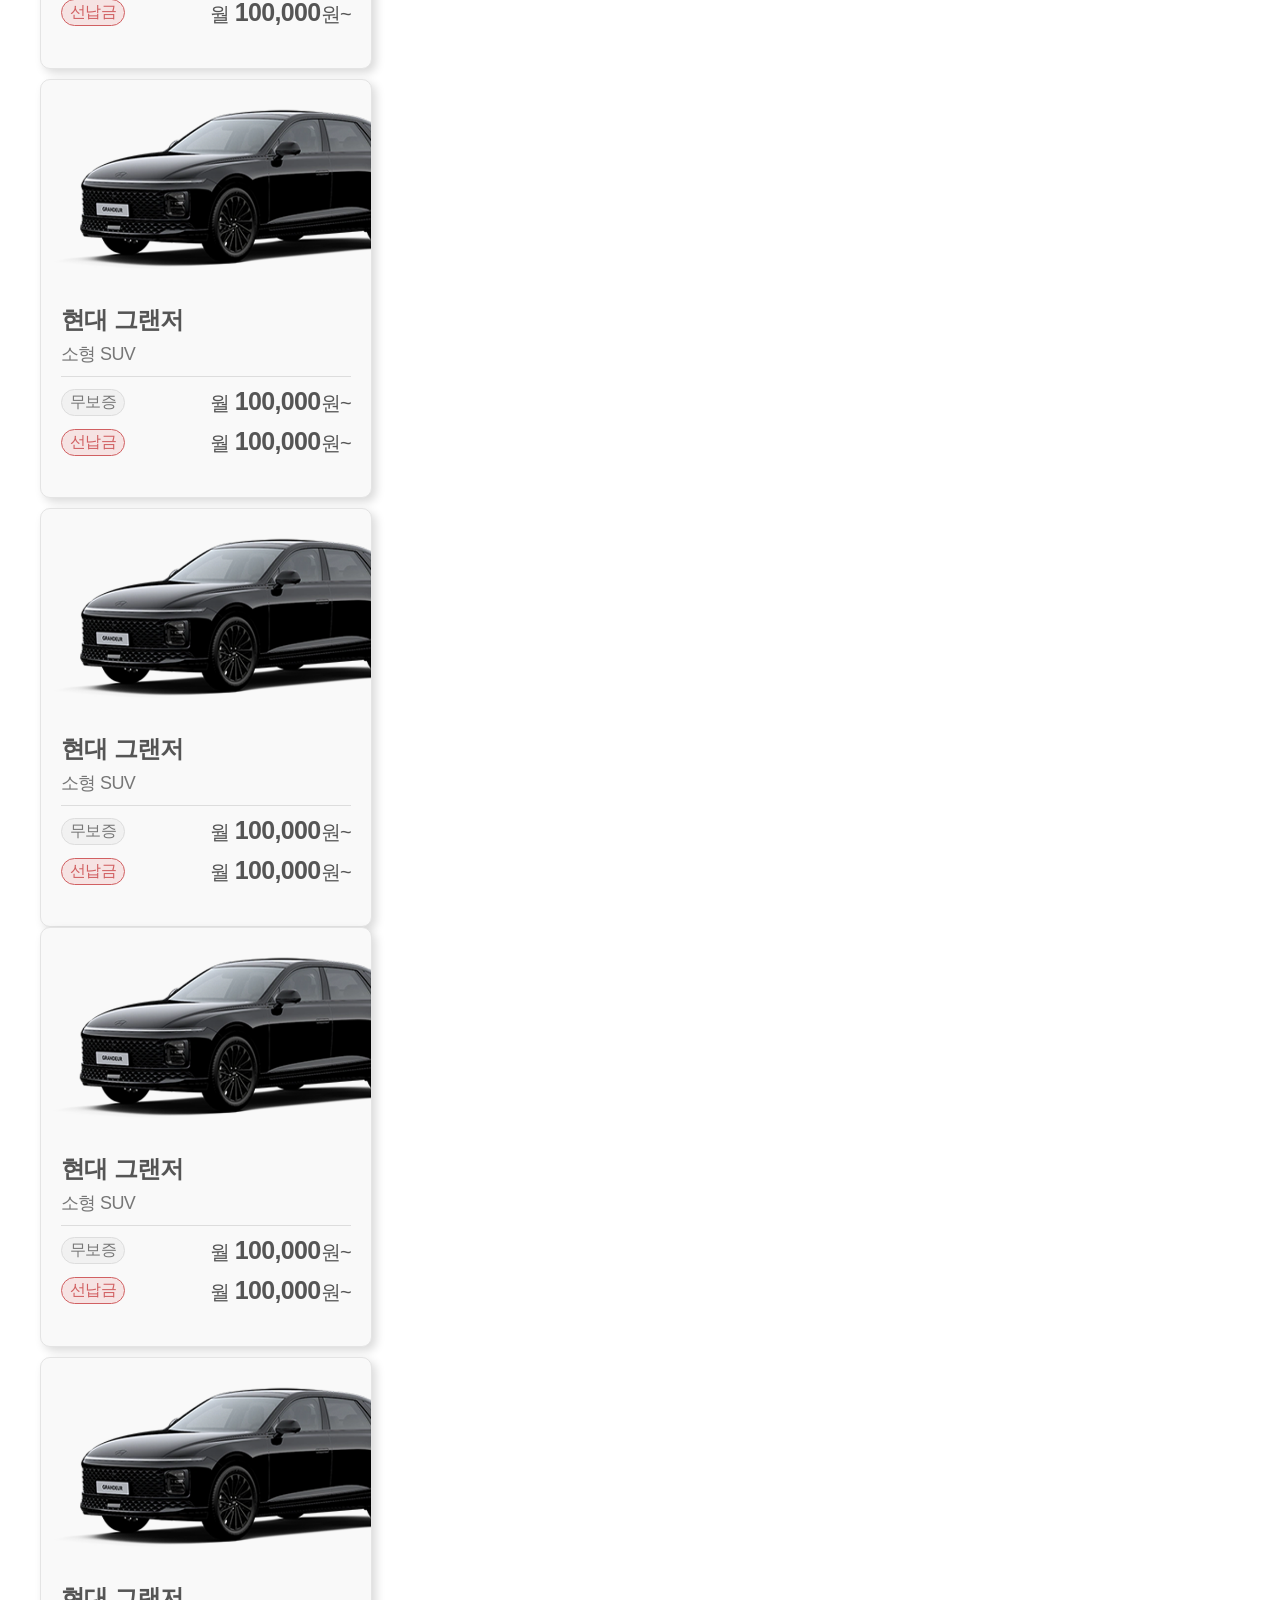
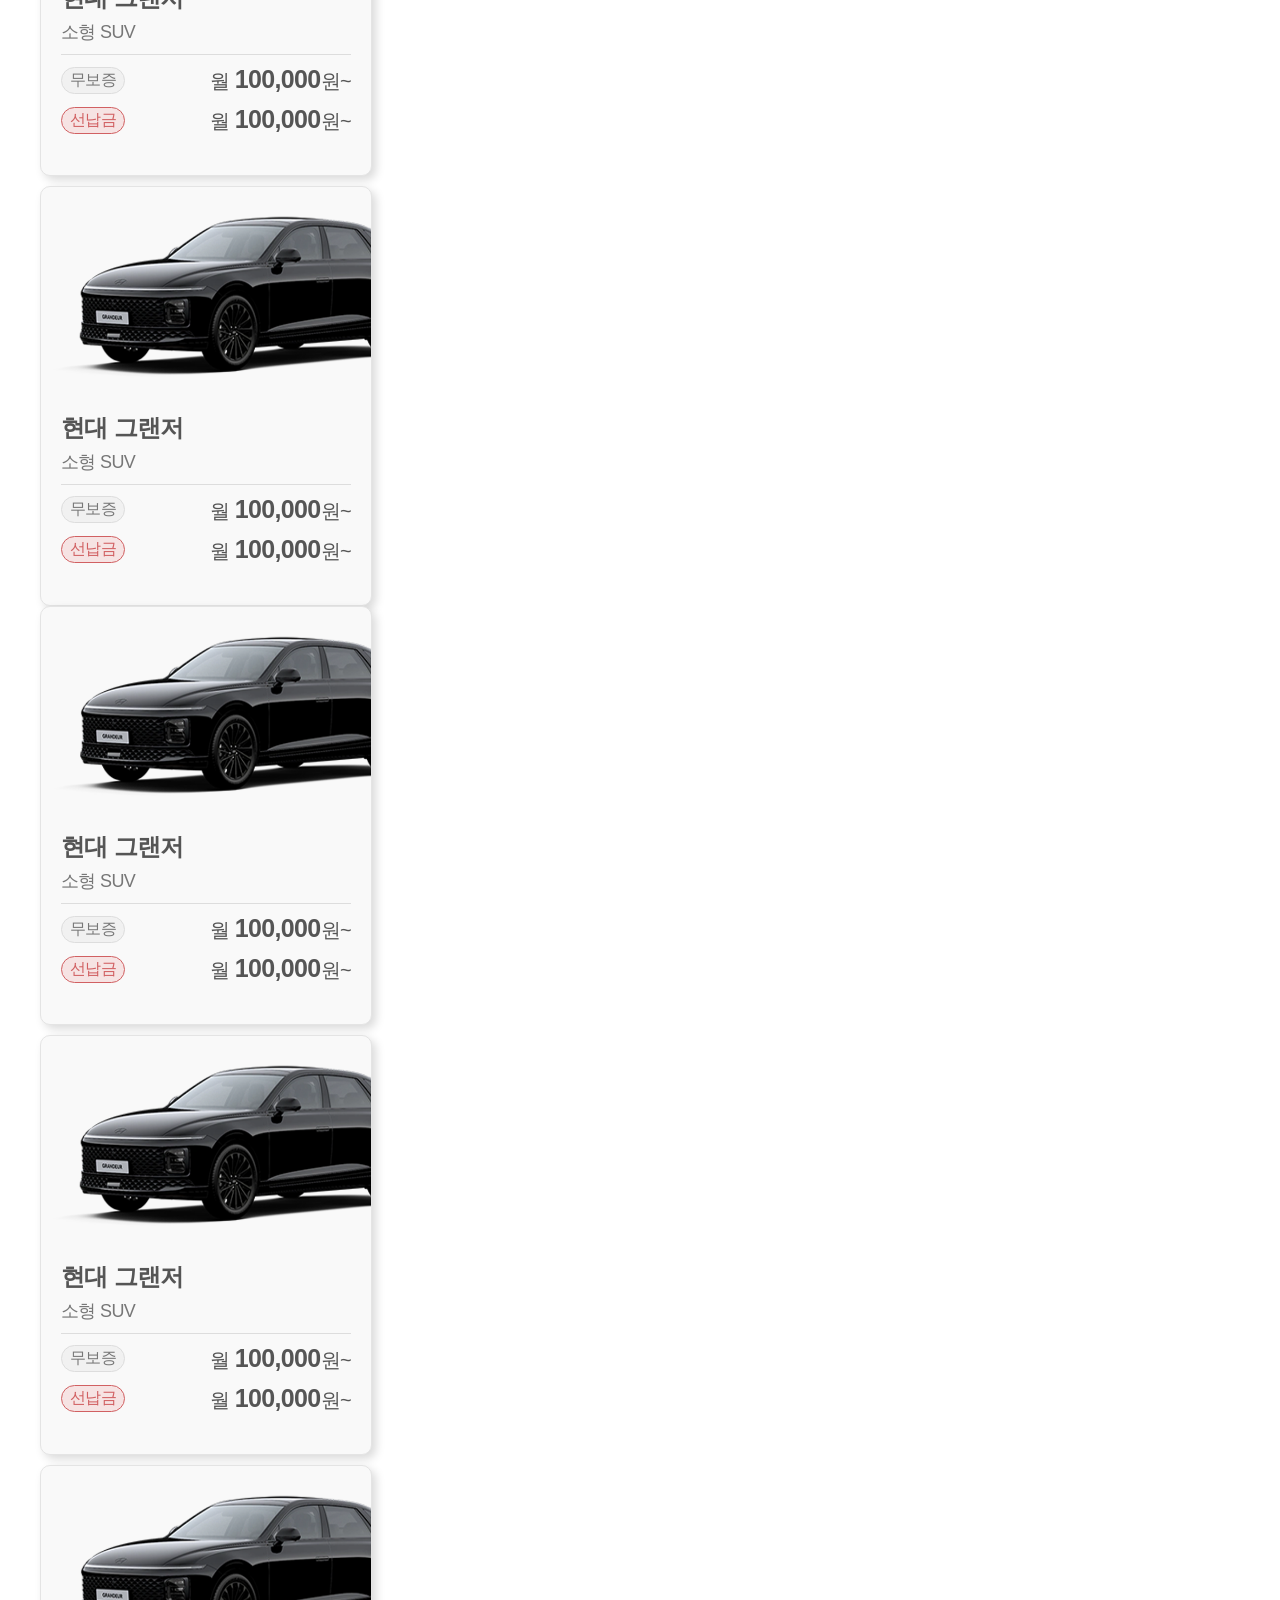
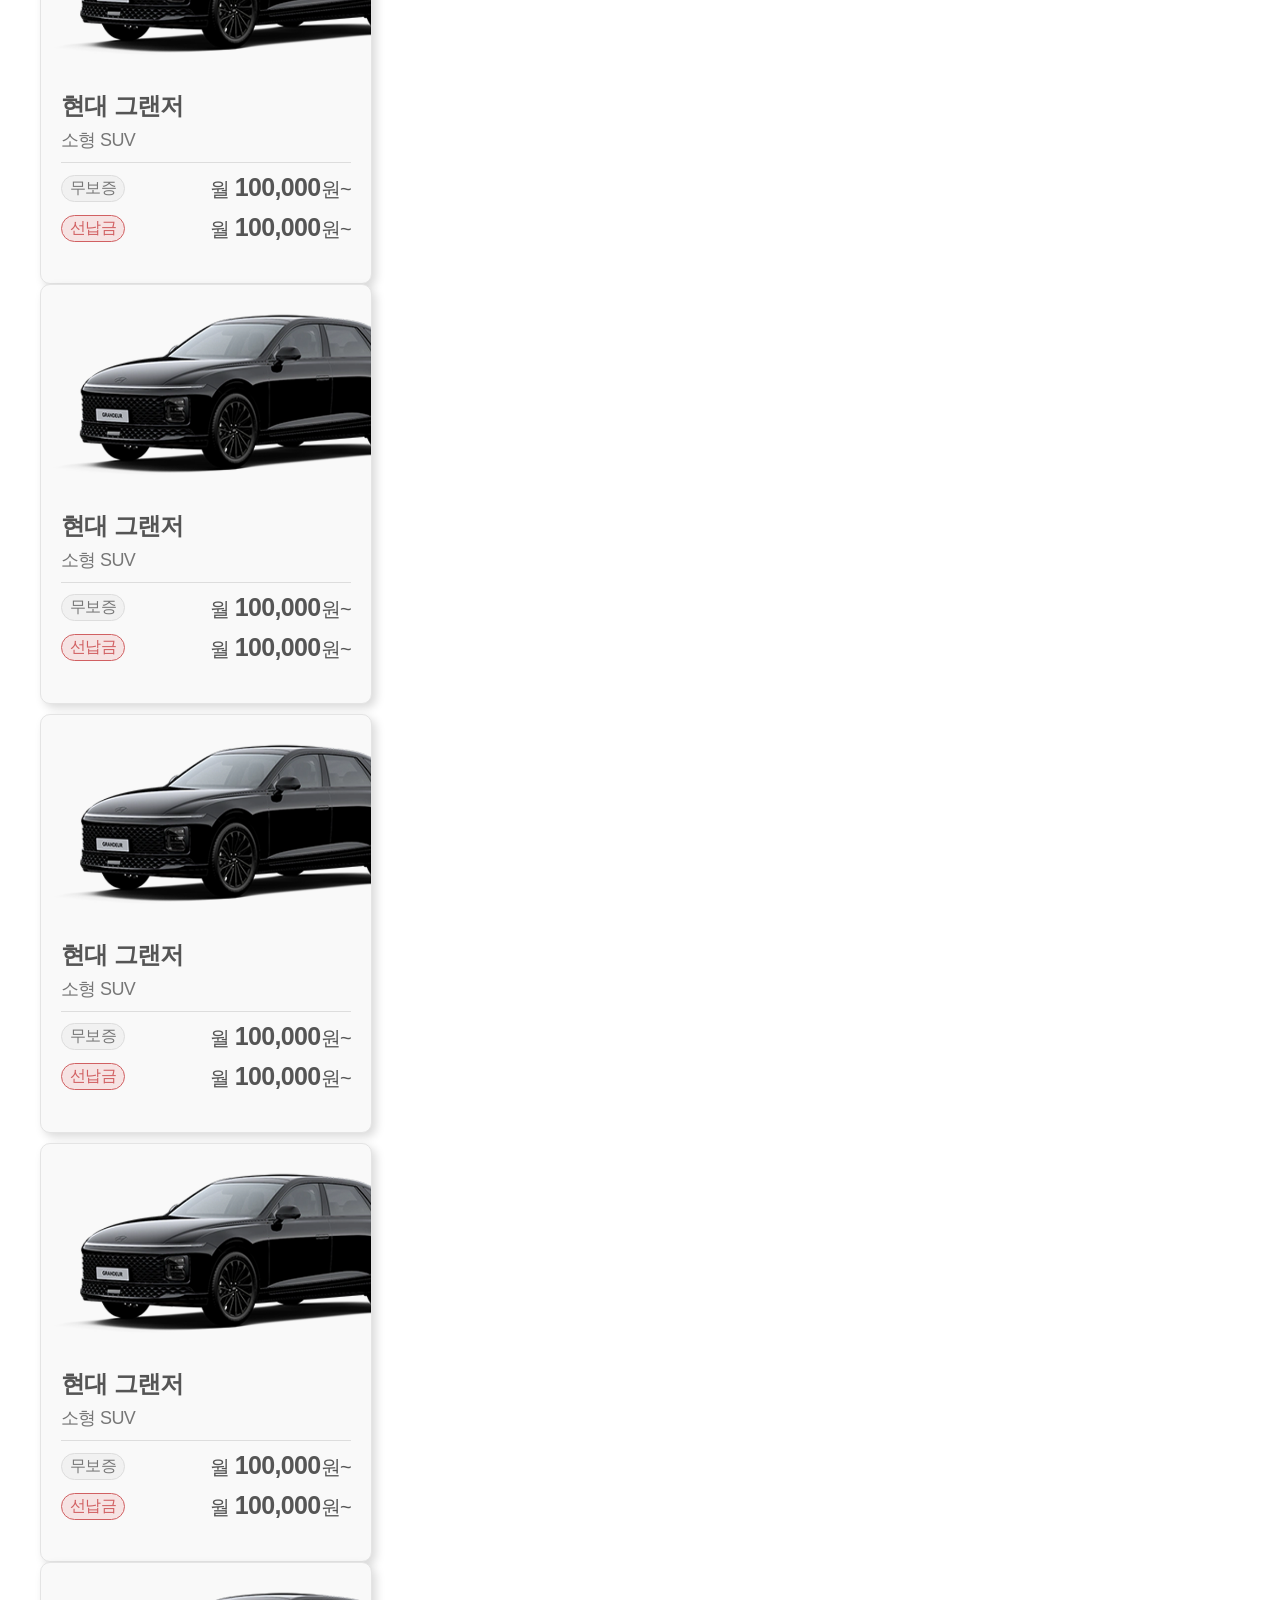
==== commit 924bdcf7: "고객리뷰부터 진행하면 됨" ====
--- a/index.html
+++ b/index.html
@@ -25,7 +25,7 @@
     </head>
     <body>
         
-        <section class="apply-popup-section" style="display: none;">
+        <section class="apply-popup-section" style="display:none;">
             <div class="content-wrap">
                 <div class="button-wrap">
                     <button type="button" class="close-button close-popup">
@@ -46,7 +46,7 @@
                             <ul class="qna-list">
                                 <li>
                                     <label class="label">
-                                        <input type="radio" name="wr_name" value="1">
+                                        <input type="radio" name="wr_1" value="1">
                                         <div class="radio-item">
                                             <div class="text">장기렌트</div>
                                             <img src="./img/apply-popup-section/q1-icon1.png" alt="장기렌트" class="icon">
@@ -55,7 +55,7 @@
                                 </li>
                                 <li>
                                     <label class="label">
-                                        <input type="radio" name="wr_name" value="2">
+                                        <input type="radio" name="wr_1" value="2">
                                         <div class="radio-item">
                                             <div class="text">리스</div>
                                             <img src="./img/apply-popup-section/q1-icon2.png" alt="리스" class="icon">
@@ -129,9 +129,17 @@
                         <div class="item">
                             <div class="blue-text">신차 장기렌트 맛집 카슐랭</div>
                             <div class="question-div">
-                                개인정보처리방침에 동의해주세요
-                            </div>
+                                견적서를 받으실 <br/>
+                                함을 입력 해주세요
+                            </div>
+
                             <div class="text-qna-box">
+                                <div class="q-text">
+                                    성함
+                                </div>
+                                <div class="ipt-wrap">
+                                    <input type="text" name="wr_name" placeholder="성함을 입력해주세요." class="ipt" />
+                                </div>
                                 <div class="agreeCheckDiv">
                                     <label>
                                         <input type="checkbox" id="agree1"/>
@@ -142,13 +150,13 @@
                                 <div class="agreeCheckDiv">
                                     <label>
                                         <input type="checkbox" id="agree2"/>
-                                        <div class="textBox">개인정보 제 3자 제공 동의<span class="privacyPopupBtn">(확인)</span></div>
+                                        <div class="textBox">개인정보 제 3자 제공 동의<span class="privacy3rdPopupBtn">(확인)</span></div>
                                     </label>
                                 </div>
                                 <div class="agreeCheckDiv">
                                     <label>
                                         <input type="checkbox" id="agree3"/>
-                                        <div class="textBox">마케팅 활용 및 광고성 정보수신 동의 <span class="privacyPopupBtn">(확인)</span></div>
+                                        <div class="textBox">마케팅 활용 및 광고성 정보수신 동의 <span class="marketingPopupBtn">(확인)</span></div>
                                     </label>
                                 </div>
                             </div>
@@ -232,6 +240,9 @@
                             <div class="swiper-slide">
                                 <a href="#"><div class="item">이벤트</div></a>
                             </div>
+                            <div class="swiper-slide"> 
+                                <a href="#"><div class="item">장기렌트 · 리스혜택</div></a> 
+                            </div>
                         </div>
                     </div>
                 </div>
@@ -241,17 +252,18 @@
 
         <!-- aside 메뉴 { -->
         <section class="aside-menu">
+            <div class="close-bg"></div>
             <div class="menu-wrap">
                 <div class="btn-div">
                     <button type="button" class="close-btn">
-                        <img src="./img/aside-menu/close-icon.png" alt="close-icon" class="icon">
+                        <img src="./img/aside-menu/close-icon.svg" alt="close-icon" class="icon">
                     </button>
                 </div>
                 <div class="text-div">
-                    신차 장기 렌트 맛집!
+                    신차 장기 렌트 맛집!<br/>
                     <span class="blue">카슐랭이 함께 합니다!</span>
                 </div>
-                <div class="btn-div">
+                <div class="apply-btn-div">
                     <a href="#" class="btn-item kakao-item">
                         카카오 문의
                     </a>
@@ -261,18 +273,1913 @@
                 </div>
                 <ul class="menu-list">
                     <li>
-                        <a href="#"><div class="item">회사소개</div></a>
+                        <a href="#">
+                            <div class="item">
+                                <div class="text">회사소개</div>
+                                <img src="./img/aside-menu/link-arrow.png" alt="link-icon" class="icon">
+                            </div>
+                        </a>
+                    </li>
+                    <li>
+                        <a href="#">
+                            <div class="item">
+                                <div class="text">내 차 만들기</div>
+                                <img src="./img/aside-menu/link-arrow.png" alt="link-icon" class="icon">
+                            </div>
+                        </a>
+                    </li>
+                    <li>
+                        <a href="#">
+                            <div class="item">
+                                <div class="text">카플래너</div>
+                                <img src="./img/aside-menu/link-arrow.png" alt="link-icon" class="icon">
+                            </div>
+                        </a>
+                    </li>
+                    <li>
+                        <a href="#">
+                            <div class="item">
+                                <div class="text">출고후기</div>
+                                <img src="./img/aside-menu/link-arrow.png" alt="link-icon" class="icon">
+                            </div>
+                        </a>
+                    </li>
+                    <li>
+                        <a href="#">
+                            <div class="item">
+                                <div class="text">이벤트</div>
+                                <img src="./img/aside-menu/link-arrow.png" alt="link-icon" class="icon">
+                            </div>
+                        </a>
+                    </li>
+                    <li>
+                        <a href="#">
+                            <div class="item">
+                                <div class="text">장기렌트 · 리스혜택</div>
+                                <img src="./img/aside-menu/link-arrow.png" alt="link-icon" class="icon">
+                            </div>
+                        </a>
                     </li>
                 </ul>
             </div>
-            <div class="close-bg"></div>
         </section>
         <!-- } -->
 
         <main id="smooth-wrapper">
             <article id="smooth-content">
-                
+                <main class="main sec_top">
+                    
+                    <section class="visual-section">
+                        <div class="swiper mySwiper">
+                            <div class="swiper-wrapper">
+                                <div class="swiper-slide">
+                                    <a href="#">
+                                       <div class="item" style="background-image: url('./img/main/visual-section/slide-img.png');"></div>
+                                    </a>
+                                </div>
+                                <div class="swiper-slide">
+                                    <a href="#">
+                                       <div class="item" style="background-image: url('./img/main/visual-section/slide-img.png');"></div>
+                                    </a>
+                                </div>
+                            </div>
+                        </div>
+                        <div class="slide-number">
+                            <span class="real blue">0</span> / <span class="total">0</span>
+                        </div>
+                    </section>
+
+                    <section class="newcar-section">
+                        <div class="inner">
+                            <h2 class="main-title">신차 장기렌트 맛집 카슐랭</h2>
+                            <div class="slide-div">
+                                <div class="swiper mySwiper">
+                                    <div class="swiper-wrapper">
+                                        <div class="swiper-slide">
+                                            <a href="#">
+                                                <div class="item" style="background-image: url('./img/main/newcar-section/category-background.png');"></div>
+                                            </a>
+                                        </div>
+                                        <div class="swiper-slide">
+                                            <a href="#">
+                                                <div class="item" style="background-image: url('./img/main/newcar-section/category-background.png');"></div>
+                                            </a>
+                                        </div>
+                                        <div class="swiper-slide">
+                                            <a href="#">
+                                                <div class="item" style="background-image: url('./img/main/newcar-section/category-background.png');"></div>
+                                            </a>
+                                        </div>
+                                        <div class="swiper-slide">
+                                            <a href="#">
+                                                <div class="item" style="background-image: url('./img/main/newcar-section/category-background.png');"></div>
+                                            </a>
+                                        </div>
+                                        <div class="swiper-slide">
+                                            <a href="#">
+                                                <div class="item" style="background-image: url('./img/main/newcar-section/category-background.png');"></div>
+                                            </a>
+                                        </div>
+                                        <div class="swiper-slide">
+                                            <a href="#">
+                                                <div class="item" style="background-image: url('./img/main/newcar-section/category-background.png');"></div>
+                                            </a>
+                                        </div>
+                                        <div class="swiper-slide">
+                                            <a href="#">
+                                                <div class="item" style="background-image: url('./img/main/newcar-section/category-background.png');"></div>
+                                            </a>
+                                        </div>
+                                        <div class="swiper-slide">
+                                            <a href="#">
+                                                <div class="item" style="background-image: url('./img/main/newcar-section/category-background.png');"></div>
+                                            </a>
+                                        </div>
+                                        <div class="swiper-slide">
+                                            <a href="#">
+                                                <div class="item" style="background-image: url('./img/main/newcar-section/category-background.png');"></div>
+                                            </a>
+                                        </div>
+                                        <div class="swiper-slide">
+                                            <a href="#">
+                                                <div class="item" style="background-image: url('./img/main/newcar-section/category-background.png');"></div>
+                                            </a>
+                                        </div>
+                                    </div>
+                                </div>
+                            </div>
+                        </div>
+                    </section>
+
+                    <section class="limitation-section">
+                        <div class="inner">
+                            <h3 class="main-sub-title blue">한정수량 · 즉시출고 · 프로모션</h3>
+                            <h2 class="main-title">신차 장기렌트 맛집 카슐랭</h2>
+                            <div class="slide-div">
+                                <div class="swiper mySwiper">
+                                    <div class="swiper-wrapper">
+                                        <div class="swiper-slide">
+                                            <ul class="item-list">
+                                                <li>
+                                                    <a href="#">
+                                                        <div class="item">
+                                                            <div class="left-div">
+                                                                <div class="category-list">
+                                                                    <div class="category">
+                                                                        <img src="./img/main/limitation-section/icon1.png" alt="즉시출고 아이콘" class="icon"/>
+                                                                        <span>즉시출고</span>
+                                                                    </div>
+                                                                    <div class="category category2">
+                                                                        <img src="./img/main/limitation-section/icon2.png" alt="프로모션 아이콘" class="icon"/>
+                                                                        <span>프로모션</span>
+                                                                    </div>
+                                                                    <div class="category category3">
+                                                                        <img src="./img/main/limitation-section/icon3.png" alt="한정수량 아이콘" class="icon"/>
+                                                                        <span>한정수량</span>
+                                                                    </div>
+                                                                </div>
+                                                                <div class="car-name">기아 <b>K8</b></div>
+                                                                <div class="more-btn">다이렉트 견적 +</div>
+                                                            </div>
+                                                            <div class="car-img-div" style="background-image: url('./img/main/limitation-section/example-car.png');"></div>
+                                                        </div>
+                                                    </a>
+                                                </li>
+                                                <li>
+                                                    <a href="#">
+                                                        <div class="item">
+                                                            <div class="left-div">
+                                                                <div class="category-list">
+                                                                    <div class="category">
+                                                                        <img src="./img/main/limitation-section/icon1.png" alt="즉시출고 아이콘" class="icon"/>
+                                                                        <span>즉시출고</span>
+                                                                    </div>
+                                                                    <div class="category category2">
+                                                                        <img src="./img/main/limitation-section/icon2.png" alt="프로모션 아이콘" class="icon"/>
+                                                                        <span>프로모션</span>
+                                                                    </div>
+                                                                    <div class="category category3">
+                                                                        <img src="./img/main/limitation-section/icon3.png" alt="한정수량 아이콘" class="icon"/>
+                                                                        <span>한정수량</span>
+                                                                    </div>
+                                                                </div>
+                                                                <div class="car-name">기아 <b>니로 <br/>하이브리드</b></div>
+                                                                <div class="more-btn">다이렉트 견적 +</div>
+                                                            </div>
+                                                            <div class="car-img-div" style="background-image: url('./img/main/limitation-section/example-car2.png');"></div>
+                                                        </div>
+                                                    </a>
+                                                </li>
+                                                <li>
+                                                    <a href="#">
+                                                        <div class="item">
+                                                            <div class="left-div">
+                                                                <div class="category-list">
+                                                                    <div class="category">
+                                                                        <img src="./img/main/limitation-section/icon1.png" alt="즉시출고 아이콘" class="icon"/>
+                                                                        <span>즉시출고</span>
+                                                                    </div>
+                                                                    <div class="category category2">
+                                                                        <img src="./img/main/limitation-section/icon2.png" alt="프로모션 아이콘" class="icon"/>
+                                                                        <span>프로모션</span>
+                                                                    </div>
+                                                                    <div class="category category3">
+                                                                        <img src="./img/main/limitation-section/icon3.png" alt="한정수량 아이콘" class="icon"/>
+                                                                        <span>한정수량</span>
+                                                                    </div>
+                                                                </div>
+                                                                <div class="car-name">기아 <b>니로 <br/>하이브리드</b></div>
+                                                                <div class="more-btn">다이렉트 견적 +</div>
+                                                            </div>
+                                                            <div class="car-img-div" style="background-image: url('./img/main/limitation-section/example-car2.png');"></div>
+                                                        </div>
+                                                    </a>
+                                                </li>
+                                                <li>
+                                                    <a href="#">
+                                                        <div class="item">
+                                                            <div class="left-div">
+                                                                <div class="category-list">
+                                                                    <div class="category">
+                                                                        <img src="./img/main/limitation-section/icon1.png" alt="즉시출고 아이콘" class="icon"/>
+                                                                        <span>즉시출고</span>
+                                                                    </div>
+                                                                    <div class="category category2">
+                                                                        <img src="./img/main/limitation-section/icon2.png" alt="프로모션 아이콘" class="icon"/>
+                                                                        <span>프로모션</span>
+                                                                    </div>
+                                                                    <div class="category category3">
+                                                                        <img src="./img/main/limitation-section/icon3.png" alt="한정수량 아이콘" class="icon"/>
+                                                                        <span>한정수량</span>
+                                                                    </div>
+                                                                </div>
+                                                                <div class="car-name">기아 <b>K8</b></div>
+                                                                <div class="more-btn">다이렉트 견적 +</div>
+                                                            </div>
+                                                            <div class="car-img-div" style="background-image: url('./img/main/limitation-section/example-car.png');"></div>
+                                                        </div>
+                                                    </a>
+                                                </li>
+                                            </ul>
+                                        </div>
+                                        <div class="swiper-slide">
+                                            <ul class="item-list">
+                                                <li>
+                                                    <a href="#">
+                                                        <div class="item">
+                                                            <div class="left-div">
+                                                                <div class="category-list">
+                                                                    <div class="category">
+                                                                        <img src="./img/main/limitation-section/icon1.png" alt="즉시출고 아이콘" class="icon"/>
+                                                                        <span>즉시출고</span>
+                                                                    </div>
+                                                                    <div class="category category2">
+                                                                        <img src="./img/main/limitation-section/icon2.png" alt="프로모션 아이콘" class="icon"/>
+                                                                        <span>프로모션</span>
+                                                                    </div>
+                                                                    <div class="category category3">
+                                                                        <img src="./img/main/limitation-section/icon3.png" alt="한정수량 아이콘" class="icon"/>
+                                                                        <span>한정수량</span>
+                                                                    </div>
+                                                                </div>
+                                                                <div class="car-name">기아 <b>K8</b></div>
+                                                                <div class="more-btn">다이렉트 견적 +</div>
+                                                            </div>
+                                                            <div class="car-img-div" style="background-image: url('./img/main/limitation-section/example-car.png');"></div>
+                                                        </div>
+                                                    </a>
+                                                </li>
+                                                <li>
+                                                    <a href="#">
+                                                        <div class="item">
+                                                            <div class="left-div">
+                                                                <div class="category-list">
+                                                                    <div class="category">
+                                                                        <img src="./img/main/limitation-section/icon1.png" alt="즉시출고 아이콘" class="icon"/>
+                                                                        <span>즉시출고</span>
+                                                                    </div>
+                                                                    <div class="category category2">
+                                                                        <img src="./img/main/limitation-section/icon2.png" alt="프로모션 아이콘" class="icon"/>
+                                                                        <span>프로모션</span>
+                                                                    </div>
+                                                                    <div class="category category3">
+                                                                        <img src="./img/main/limitation-section/icon3.png" alt="한정수량 아이콘" class="icon"/>
+                                                                        <span>한정수량</span>
+                                                                    </div>
+                                                                </div>
+                                                                <div class="car-name">기아 <b>니로 <br/>하이브리드</b></div>
+                                                                <div class="more-btn">다이렉트 견적 +</div>
+                                                            </div>
+                                                            <div class="car-img-div" style="background-image: url('./img/main/limitation-section/example-car2.png');"></div>
+                                                        </div>
+                                                    </a>
+                                                </li>
+                                                <li>
+                                                    <a href="#">
+                                                        <div class="item">
+                                                            <div class="left-div">
+                                                                <div class="category-list">
+                                                                    <div class="category">
+                                                                        <img src="./img/main/limitation-section/icon1.png" alt="즉시출고 아이콘" class="icon"/>
+                                                                        <span>즉시출고</span>
+                                                                    </div>
+                                                                    <div class="category category2">
+                                                                        <img src="./img/main/limitation-section/icon2.png" alt="프로모션 아이콘" class="icon"/>
+                                                                        <span>프로모션</span>
+                                                                    </div>
+                                                                    <div class="category category3">
+                                                                        <img src="./img/main/limitation-section/icon3.png" alt="한정수량 아이콘" class="icon"/>
+                                                                        <span>한정수량</span>
+                                                                    </div>
+                                                                </div>
+                                                                <div class="car-name">기아 <b>K8</b></div>
+                                                                <div class="more-btn">다이렉트 견적 +</div>
+                                                            </div>
+                                                            <div class="car-img-div" style="background-image: url('./img/main/limitation-section/example-car.png');"></div>
+                                                        </div>
+                                                    </a>
+                                                </li>
+                                                <li>
+                                                    <a href="#">
+                                                        <div class="item">
+                                                            <div class="left-div">
+                                                                <div class="category-list">
+                                                                    <div class="category">
+                                                                        <img src="./img/main/limitation-section/icon1.png" alt="즉시출고 아이콘" class="icon"/>
+                                                                        <span>즉시출고</span>
+                                                                    </div>
+                                                                    <div class="category category2">
+                                                                        <img src="./img/main/limitation-section/icon2.png" alt="프로모션 아이콘" class="icon"/>
+                                                                        <span>프로모션</span>
+                                                                    </div>
+                                                                    <div class="category category3">
+                                                                        <img src="./img/main/limitation-section/icon3.png" alt="한정수량 아이콘" class="icon"/>
+                                                                        <span>한정수량</span>
+                                                                    </div>
+                                                                </div>
+                                                                <div class="car-name">기아 <b>K8</b></div>
+                                                                <div class="more-btn">다이렉트 견적 +</div>
+                                                            </div>
+                                                            <div class="car-img-div" style="background-image: url('./img/main/limitation-section/example-car.png');"></div>
+                                                        </div>
+                                                    </a>
+                                                </li>
+                                            </ul>
+                                        </div>
+                                        <div class="swiper-slide">
+                                            <ul class="item-list">
+                                                <li>
+                                                    <a href="#">
+                                                        <div class="item">
+                                                            <div class="left-div">
+                                                                <div class="category-list">
+                                                                    <div class="category">
+                                                                        <img src="./img/main/limitation-section/icon1.png" alt="즉시출고 아이콘" class="icon"/>
+                                                                        <span>즉시출고</span>
+                                                                    </div>
+                                                                    <div class="category category2">
+                                                                        <img src="./img/main/limitation-section/icon2.png" alt="프로모션 아이콘" class="icon"/>
+                                                                        <span>프로모션</span>
+                                                                    </div>
+                                                                    <div class="category category3">
+                                                                        <img src="./img/main/limitation-section/icon3.png" alt="한정수량 아이콘" class="icon"/>
+                                                                        <span>한정수량</span>
+                                                                    </div>
+                                                                </div>
+                                                                <div class="car-name">기아 <b>니로 <br/>하이브리드</b></div>
+                                                                <div class="more-btn">다이렉트 견적 +</div>
+                                                            </div>
+                                                            <div class="car-img-div" style="background-image: url('./img/main/limitation-section/example-car2.png');"></div>
+                                                        </div>
+                                                    </a>
+                                                </li>
+                                                <li>
+                                                    <a href="#">
+                                                        <div class="item">
+                                                            <div class="left-div">
+                                                                <div class="category-list">
+                                                                    <div class="category">
+                                                                        <img src="./img/main/limitation-section/icon1.png" alt="즉시출고 아이콘" class="icon"/>
+                                                                        <span>즉시출고</span>
+                                                                    </div>
+                                                                    <div class="category category2">
+                                                                        <img src="./img/main/limitation-section/icon2.png" alt="프로모션 아이콘" class="icon"/>
+                                                                        <span>프로모션</span>
+                                                                    </div>
+                                                                    <div class="category category3">
+                                                                        <img src="./img/main/limitation-section/icon3.png" alt="한정수량 아이콘" class="icon"/>
+                                                                        <span>한정수량</span>
+                                                                    </div>
+                                                                </div>
+                                                                <div class="car-name">기아 <b>K8</b></div>
+                                                                <div class="more-btn">다이렉트 견적 +</div>
+                                                            </div>
+                                                            <div class="car-img-div" style="background-image: url('./img/main/limitation-section/example-car.png');"></div>
+                                                        </div>
+                                                    </a>
+                                                </li>
+                                                <li>
+                                                    <a href="#">
+                                                        <div class="item">
+                                                            <div class="left-div">
+                                                                <div class="category-list">
+                                                                    <div class="category">
+                                                                        <img src="./img/main/limitation-section/icon1.png" alt="즉시출고 아이콘" class="icon"/>
+                                                                        <span>즉시출고</span>
+                                                                    </div>
+                                                                    <div class="category category2">
+                                                                        <img src="./img/main/limitation-section/icon2.png" alt="프로모션 아이콘" class="icon"/>
+                                                                        <span>프로모션</span>
+                                                                    </div>
+                                                                    <div class="category category3">
+                                                                        <img src="./img/main/limitation-section/icon3.png" alt="한정수량 아이콘" class="icon"/>
+                                                                        <span>한정수량</span>
+                                                                    </div>
+                                                                </div>
+                                                                <div class="car-name">기아 <b>K8</b></div>
+                                                                <div class="more-btn">다이렉트 견적 +</div>
+                                                            </div>
+                                                            <div class="car-img-div" style="background-image: url('./img/main/limitation-section/example-car.png');"></div>
+                                                        </div>
+                                                    </a>
+                                                </li>
+                                                <li>
+                                                    <a href="#">
+                                                        <div class="item">
+                                                            <div class="left-div">
+                                                                <div class="category-list">
+                                                                    <div class="category">
+                                                                        <img src="./img/main/limitation-section/icon1.png" alt="즉시출고 아이콘" class="icon"/>
+                                                                        <span>즉시출고</span>
+                                                                    </div>
+                                                                    <div class="category category2">
+                                                                        <img src="./img/main/limitation-section/icon2.png" alt="프로모션 아이콘" class="icon"/>
+                                                                        <span>프로모션</span>
+                                                                    </div>
+                                                                    <div class="category category3">
+                                                                        <img src="./img/main/limitation-section/icon3.png" alt="한정수량 아이콘" class="icon"/>
+                                                                        <span>한정수량</span>
+                                                                    </div>
+                                                                </div>
+                                                                <div class="car-name">기아 <b>K8</b></div>
+                                                                <div class="more-btn">다이렉트 견적 +</div>
+                                                            </div>
+                                                            <div class="car-img-div" style="background-image: url('./img/main/limitation-section/example-car.png');"></div>
+                                                        </div>
+                                                    </a>
+                                                </li>
+                                            </ul>
+                                        </div>
+                                        <div class="swiper-slide">
+                                            <ul class="item-list">
+                                                <li>
+                                                    <a href="#">
+                                                        <div class="item">
+                                                            <div class="left-div">
+                                                                <div class="category-list">
+                                                                    <div class="category">
+                                                                        <img src="./img/main/limitation-section/icon1.png" alt="즉시출고 아이콘" class="icon"/>
+                                                                        <span>즉시출고</span>
+                                                                    </div>
+                                                                    <div class="category category2">
+                                                                        <img src="./img/main/limitation-section/icon2.png" alt="프로모션 아이콘" class="icon"/>
+                                                                        <span>프로모션</span>
+                                                                    </div>
+                                                                    <div class="category category3">
+                                                                        <img src="./img/main/limitation-section/icon3.png" alt="한정수량 아이콘" class="icon"/>
+                                                                        <span>한정수량</span>
+                                                                    </div>
+                                                                </div>
+                                                                <div class="car-name">기아 <b>니로 <br/>하이브리드</b></div>
+                                                                <div class="more-btn">다이렉트 견적 +</div>
+                                                            </div>
+                                                            <div class="car-img-div" style="background-image: url('./img/main/limitation-section/example-car2.png');"></div>
+                                                        </div>
+                                                    </a>
+                                                </li>
+                                                <li>
+                                                    <a href="#">
+                                                        <div class="item">
+                                                            <div class="left-div">
+                                                                <div class="category-list">
+                                                                    <div class="category">
+                                                                        <img src="./img/main/limitation-section/icon1.png" alt="즉시출고 아이콘" class="icon"/>
+                                                                        <span>즉시출고</span>
+                                                                    </div>
+                                                                    <div class="category category2">
+                                                                        <img src="./img/main/limitation-section/icon2.png" alt="프로모션 아이콘" class="icon"/>
+                                                                        <span>프로모션</span>
+                                                                    </div>
+                                                                    <div class="category category3">
+                                                                        <img src="./img/main/limitation-section/icon3.png" alt="한정수량 아이콘" class="icon"/>
+                                                                        <span>한정수량</span>
+                                                                    </div>
+                                                                </div>
+                                                                <div class="car-name">기아 <b>K8</b></div>
+                                                                <div class="more-btn">다이렉트 견적 +</div>
+                                                            </div>
+                                                            <div class="car-img-div" style="background-image: url('./img/main/limitation-section/example-car.png');"></div>
+                                                        </div>
+                                                    </a>
+                                                </li>
+                                                <li>
+                                                    <a href="#">
+                                                        <div class="item">
+                                                            <div class="left-div">
+                                                                <div class="category-list">
+                                                                    <div class="category">
+                                                                        <img src="./img/main/limitation-section/icon1.png" alt="즉시출고 아이콘" class="icon"/>
+                                                                        <span>즉시출고</span>
+                                                                    </div>
+                                                                    <div class="category category2">
+                                                                        <img src="./img/main/limitation-section/icon2.png" alt="프로모션 아이콘" class="icon"/>
+                                                                        <span>프로모션</span>
+                                                                    </div>
+                                                                    <div class="category category3">
+                                                                        <img src="./img/main/limitation-section/icon3.png" alt="한정수량 아이콘" class="icon"/>
+                                                                        <span>한정수량</span>
+                                                                    </div>
+                                                                </div>
+                                                                <div class="car-name">기아 <b>K8</b></div>
+                                                                <div class="more-btn">다이렉트 견적 +</div>
+                                                            </div>
+                                                            <div class="car-img-div" style="background-image: url('./img/main/limitation-section/example-car.png');"></div>
+                                                        </div>
+                                                    </a>
+                                                </li>
+                                                <li>
+                                                    <a href="#">
+                                                        <div class="item">
+                                                            <div class="left-div">
+                                                                <div class="category-list">
+                                                                    <div class="category">
+                                                                        <img src="./img/main/limitation-section/icon1.png" alt="즉시출고 아이콘" class="icon"/>
+                                                                        <span>즉시출고</span>
+                                                                    </div>
+                                                                    <div class="category category2">
+                                                                        <img src="./img/main/limitation-section/icon2.png" alt="프로모션 아이콘" class="icon"/>
+                                                                        <span>프로모션</span>
+                                                                    </div>
+                                                                    <div class="category category3">
+                                                                        <img src="./img/main/limitation-section/icon3.png" alt="한정수량 아이콘" class="icon"/>
+                                                                        <span>한정수량</span>
+                                                                    </div>
+                                                                </div>
+                                                                <div class="car-name">기아 <b>K8</b></div>
+                                                                <div class="more-btn">다이렉트 견적 +</div>
+                                                            </div>
+                                                            <div class="car-img-div" style="background-image: url('./img/main/limitation-section/example-car.png');"></div>
+                                                        </div>
+                                                    </a>
+                                                </li>
+                                            </ul>
+                                        </div>
+                                    </div>
+                                </div>
+                            </div>
+                        </div>
+                    </section>
+
+                    <section class="youtube-section">
+                        <div class="inner">
+                            <h2 class="main-title title1"><img src="./img/main/youtube-section/youtube-icon.svg" alt="유튜브 아이콘" class="icon"/><span>카슐랭 유튜브</span></h2>
+                            <div class="youtube-div">
+                                <iframe width="100%" height="100%" src="https://www.youtube.com/embed/k1pE1i3RDU4?si=BNPkCj8YDXWn-6OP" title="YouTube video player" frameborder="0" allow="accelerometer; autoplay; clipboard-write; encrypted-media; gyroscope; picture-in-picture; web-share" referrerpolicy="strict-origin-when-cross-origin" allowfullscreen></iframe>
+                            </div>
+
+                            <h2 class="main-title title2">영상 더보기</h2>
+                            <div class="slide-div">
+                                <div class="swiper mySwiper">
+                                    <div class="swiper-wrapper">
+                                        <div class="swiper-slide" data-src="https://www.youtube.com/watch?v=nMbqDui5eDM">
+                                            <button type="button" class="youtube-btn" style="background-image:url('./img/main/youtube-section/youtube-thumbnail.png')"></button>
+                                        </div>
+                                        <div class="swiper-slide" data-src="https://www.youtube.com/watch?v=nMbqDui5eDM">
+                                            <button type="button" class="youtube-btn" style="background-image:url('./img/main/youtube-section/youtube-thumbnail.png')"></button>
+                                        </div>
+                                        <div class="swiper-slide" data-src="https://www.youtube.com/watch?v=nMbqDui5eDM">
+                                            <button type="button" class="youtube-btn" style="background-image:url('./img/main/youtube-section/youtube-thumbnail.png')"></button>
+                                        </div>
+                                        <div class="swiper-slide" data-src="https://www.youtube.com/watch?v=nMbqDui5eDM">
+                                            <button type="button" class="youtube-btn" style="background-image:url('./img/main/youtube-section/youtube-thumbnail.png')"></button>
+                                        </div>
+                                        <div class="swiper-slide" data-src="https://www.youtube.com/watch?v=nMbqDui5eDM">
+                                            <button type="button" class="youtube-btn" style="background-image:url('./img/main/youtube-section/youtube-thumbnail.png')"></button>
+                                        </div>
+                                        <div class="swiper-slide" data-src="https://www.youtube.com/watch?v=nMbqDui5eDM">
+                                            <button type="button" class="youtube-btn" style="background-image:url('./img/main/youtube-section/youtube-thumbnail.png')"></button>
+                                        </div>
+                                        <div class="swiper-slide" data-src="https://www.youtube.com/watch?v=nMbqDui5eDM">
+                                            <button type="button" class="youtube-btn" style="background-image:url('./img/main/youtube-section/youtube-thumbnail.png')"></button>
+                                        </div>
+                                        <div class="swiper-slide" data-src="https://www.youtube.com/watch?v=nMbqDui5eDM">
+                                            <button type="button" class="youtube-btn" style="background-image:url('./img/main/youtube-section/youtube-thumbnail.png')"></button>
+                                        </div>
+                                        <div class="swiper-slide" data-src="https://www.youtube.com/watch?v=nMbqDui5eDM">
+                                            <button type="button" class="youtube-btn" style="background-image:url('./img/main/youtube-section/youtube-thumbnail.png')"></button>
+                                        </div>
+                                        <div class="swiper-slide" data-src="https://www.youtube.com/watch?v=nMbqDui5eDM">
+                                            <button type="button" class="youtube-btn" style="background-image:url('./img/main/youtube-section/youtube-thumbnail.png')"></button>
+                                        </div>
+                                        <div class="swiper-slide" data-src="https://www.youtube.com/watch?v=nMbqDui5eDM">
+                                            <button type="button" class="youtube-btn" style="background-image:url('./img/main/youtube-section/youtube-thumbnail.png')"></button>
+                                        </div>
+                                    </div>
+                                </div>
+                            </div>
+                        </div>
+                    </section>
+
+                    <section class="bestcar-section">
+                        <div class="inner">
+                            <h2 class="main-title">BEST 차량안내</h2>
+                            <ul class="tab-list">
+                                <li><button type="button" class="tab-btn is-active">인기순</button></li>
+                                <li><button type="button" class="tab-btn">대여료 낮은 순</button></li>
+                            </ul>
+                            <ul class="tab-content">
+                                <li class="is-active">
+
+                                    <div class="swiper mySwiper">
+                                        <div class="swiper-wrapper">
+                                            <div class="swiper-slide">
+                                                <ul class="item-list">
+                                                    <li>
+                                                        <a href="#">
+                                                            <div class="item">
+                                                                <div class="left-div" style="background-image:url('./img/main/bestcar-section/example-car.png')">
+                                                                    <div class="number">1</div>
+                                                                </div>
+                                                                <div class="right-div">
+                                                                    <div class="car-name">현대 아반떼</div>
+                                                                    <div class="sub-text">소형 SUV</div>
+                                                                    <div class="price-div">
+                                                                        <div class="label">무보증</div>
+                                                                        <div class="price">월 <b>100,000</b>원~</div>
+                                                                    </div>
+                                                                    <div class="price-div">
+                                                                        <div class="label red">선납금</div>
+                                                                        <div class="price">월 <b>100,000</b>원~</div>
+                                                                    </div>
+                                                                </div>
+                                                            </div>
+                                                        </a>
+                                                    </li>
+                                                    <li>
+                                                        <a href="#">
+                                                            <div class="item">
+                                                                <div class="left-div" style="background-image:url('./img/main/bestcar-section/example-car.png')">
+                                                                    <div class="number">2</div>
+                                                                </div>
+                                                                <div class="right-div">
+                                                                    <div class="car-name">현대 아반떼</div>
+                                                                    <div class="sub-text">소형 SUV</div>
+                                                                    <div class="price-div">
+                                                                        <div class="label">무보증</div>
+                                                                        <div class="price">월 <b>100,000</b>원~</div>
+                                                                    </div>
+                                                                    <div class="price-div">
+                                                                        <div class="label red">선납금</div>
+                                                                        <div class="price">월 <b>100,000</b>원~</div>
+                                                                    </div>
+                                                                </div>
+                                                            </div>
+                                                        </a>
+                                                    </li>
+                                                    <li>
+                                                        <a href="#">
+                                                            <div class="item">
+                                                                <div class="left-div" style="background-image:url('./img/main/bestcar-section/example-car.png')">
+                                                                    <div class="number">3</div>
+                                                                </div>
+                                                                <div class="right-div">
+                                                                    <div class="car-name">현대 아반떼</div>
+                                                                    <div class="sub-text">소형 SUV</div>
+                                                                    <div class="price-div">
+                                                                        <div class="label">무보증</div>
+                                                                        <div class="price">월 <b>100,000</b>원~</div>
+                                                                    </div>
+                                                                    <div class="price-div">
+                                                                        <div class="label red">선납금</div>
+                                                                        <div class="price">월 <b>100,000</b>원~</div>
+                                                                    </div>
+                                                                </div>
+                                                            </div>
+                                                        </a>
+                                                    </li>
+                                                    <li>
+                                                        <a href="#">
+                                                            <div class="item">
+                                                                <div class="left-div" style="background-image:url('./img/main/bestcar-section/example-car.png')">
+                                                                    <div class="number">4</div>
+                                                                </div>
+                                                                <div class="right-div">
+                                                                    <div class="car-name">현대 아반떼</div>
+                                                                    <div class="sub-text">소형 SUV</div>
+                                                                    <div class="price-div">
+                                                                        <div class="label">무보증</div>
+                                                                        <div class="price">월 <b>100,000</b>원~</div>
+                                                                    </div>
+                                                                    <div class="price-div">
+                                                                        <div class="label red">선납금</div>
+                                                                        <div class="price">월 <b>100,000</b>원~</div>
+                                                                    </div>
+                                                                </div>
+                                                            </div>
+                                                        </a>
+                                                    </li>
+                                                    <li>
+                                                        <a href="#">
+                                                            <div class="item">
+                                                                <div class="left-div" style="background-image:url('./img/main/bestcar-section/example-car.png')">
+                                                                    <div class="number">5</div>
+                                                                </div>
+                                                                <div class="right-div">
+                                                                    <div class="car-name">현대 아반떼</div>
+                                                                    <div class="sub-text">소형 SUV</div>
+                                                                    <div class="price-div">
+                                                                        <div class="label">무보증</div>
+                                                                        <div class="price">월 <b>100,000</b>원~</div>
+                                                                    </div>
+                                                                    <div class="price-div">
+                                                                        <div class="label red">선납금</div>
+                                                                        <div class="price">월 <b>100,000</b>원~</div>
+                                                                    </div>
+                                                                </div>
+                                                            </div>
+                                                        </a>
+                                                    </li>
+                                                    <li>
+                                                        <a href="#">
+                                                            <div class="item">
+                                                                <div class="left-div" style="background-image:url('./img/main/bestcar-section/example-car.png')">
+                                                                    <div class="number">6</div>
+                                                                </div>
+                                                                <div class="right-div">
+                                                                    <div class="car-name">현대 아반떼</div>
+                                                                    <div class="sub-text">소형 SUV</div>
+                                                                    <div class="price-div">
+                                                                        <div class="label">무보증</div>
+                                                                        <div class="price">월 <b>100,000</b>원~</div>
+                                                                    </div>
+                                                                    <div class="price-div">
+                                                                        <div class="label red">선납금</div>
+                                                                        <div class="price">월 <b>100,000</b>원~</div>
+                                                                    </div>
+                                                                </div>
+                                                            </div>
+                                                        </a>
+                                                    </li>
+                                                </ul>
+                                            </div>
+                                            <div class="swiper-slide">
+                                                <ul class="item-list">
+                                                    <li>
+                                                        <a href="#">
+                                                            <div class="item">
+                                                                <div class="left-div" style="background-image:url('./img/main/bestcar-section/example-car.png')">
+                                                                    <div class="number">1</div>
+                                                                </div>
+                                                                <div class="right-div">
+                                                                    <div class="car-name">현대 아반떼</div>
+                                                                    <div class="sub-text">소형 SUV</div>
+                                                                    <div class="price-div">
+                                                                        <div class="label">무보증</div>
+                                                                        <div class="price">월 <b>100,000</b>원~</div>
+                                                                    </div>
+                                                                    <div class="price-div">
+                                                                        <div class="label red">선납금</div>
+                                                                        <div class="price">월 <b>100,000</b>원~</div>
+                                                                    </div>
+                                                                </div>
+                                                            </div>
+                                                        </a>
+                                                    </li>
+                                                    <li>
+                                                        <a href="#">
+                                                            <div class="item">
+                                                                <div class="left-div" style="background-image:url('./img/main/bestcar-section/example-car.png')">
+                                                                    <div class="number">2</div>
+                                                                </div>
+                                                                <div class="right-div">
+                                                                    <div class="car-name">현대 아반떼</div>
+                                                                    <div class="sub-text">소형 SUV</div>
+                                                                    <div class="price-div">
+                                                                        <div class="label">무보증</div>
+                                                                        <div class="price">월 <b>100,000</b>원~</div>
+                                                                    </div>
+                                                                    <div class="price-div">
+                                                                        <div class="label red">선납금</div>
+                                                                        <div class="price">월 <b>100,000</b>원~</div>
+                                                                    </div>
+                                                                </div>
+                                                            </div>
+                                                        </a>
+                                                    </li>
+                                                    <li>
+                                                        <a href="#">
+                                                            <div class="item">
+                                                                <div class="left-div" style="background-image:url('./img/main/bestcar-section/example-car.png')">
+                                                                    <div class="number">3</div>
+                                                                </div>
+                                                                <div class="right-div">
+                                                                    <div class="car-name">현대 아반떼</div>
+                                                                    <div class="sub-text">소형 SUV</div>
+                                                                    <div class="price-div">
+                                                                        <div class="label">무보증</div>
+                                                                        <div class="price">월 <b>100,000</b>원~</div>
+                                                                    </div>
+                                                                    <div class="price-div">
+                                                                        <div class="label red">선납금</div>
+                                                                        <div class="price">월 <b>100,000</b>원~</div>
+                                                                    </div>
+                                                                </div>
+                                                            </div>
+                                                        </a>
+                                                    </li>
+                                                    <li>
+                                                        <a href="#">
+                                                            <div class="item">
+                                                                <div class="left-div" style="background-image:url('./img/main/bestcar-section/example-car.png')">
+                                                                    <div class="number">4</div>
+                                                                </div>
+                                                                <div class="right-div">
+                                                                    <div class="car-name">현대 아반떼</div>
+                                                                    <div class="sub-text">소형 SUV</div>
+                                                                    <div class="price-div">
+                                                                        <div class="label">무보증</div>
+                                                                        <div class="price">월 <b>100,000</b>원~</div>
+                                                                    </div>
+                                                                    <div class="price-div">
+                                                                        <div class="label red">선납금</div>
+                                                                        <div class="price">월 <b>100,000</b>원~</div>
+                                                                    </div>
+                                                                </div>
+                                                            </div>
+                                                        </a>
+                                                    </li>
+                                                    <li>
+                                                        <a href="#">
+                                                            <div class="item">
+                                                                <div class="left-div" style="background-image:url('./img/main/bestcar-section/example-car.png')">
+                                                                    <div class="number">5</div>
+                                                                </div>
+                                                                <div class="right-div">
+                                                                    <div class="car-name">현대 아반떼</div>
+                                                                    <div class="sub-text">소형 SUV</div>
+                                                                    <div class="price-div">
+                                                                        <div class="label">무보증</div>
+                                                                        <div class="price">월 <b>100,000</b>원~</div>
+                                                                    </div>
+                                                                    <div class="price-div">
+                                                                        <div class="label red">선납금</div>
+                                                                        <div class="price">월 <b>100,000</b>원~</div>
+                                                                    </div>
+                                                                </div>
+                                                            </div>
+                                                        </a>
+                                                    </li>
+                                                    <li>
+                                                        <a href="#">
+                                                            <div class="item">
+                                                                <div class="left-div" style="background-image:url('./img/main/bestcar-section/example-car.png')">
+                                                                    <div class="number">6</div>
+                                                                </div>
+                                                                <div class="right-div">
+                                                                    <div class="car-name">현대 아반떼</div>
+                                                                    <div class="sub-text">소형 SUV</div>
+                                                                    <div class="price-div">
+                                                                        <div class="label">무보증</div>
+                                                                        <div class="price">월 <b>100,000</b>원~</div>
+                                                                    </div>
+                                                                    <div class="price-div">
+                                                                        <div class="label red">선납금</div>
+                                                                        <div class="price">월 <b>100,000</b>원~</div>
+                                                                    </div>
+                                                                </div>
+                                                            </div>
+                                                        </a>
+                                                    </li>
+                                                </ul>
+                                            </div>
+                                        </div>
+                                    </div>
+                                    <div class="slide-number-div">
+                                        <span class="real blue">0</span> / <span class="total">0</span>
+                                    </div>
+                                    
+                                </li>
+                                <li class="">
+                                    <div class="swiper mySwiper">
+                                        <div class="swiper-wrapper">
+                                            <div class="swiper-slide">
+                                                <ul class="item-list">
+                                                    <li>
+                                                        <a href="#">
+                                                            <div class="item">
+                                                                <div class="left-div" style="background-image:url('./img/main/bestcar-section/example-car.png')">
+                                                                    <div class="number">1</div>
+                                                                </div>
+                                                                <div class="right-div">
+                                                                    <div class="car-name">현대 아반떼 222</div>
+                                                                    <div class="sub-text">소형 SUV</div>
+                                                                    <div class="price-div">
+                                                                        <div class="label">무보증</div>
+                                                                        <div class="price">월 <b>100,000</b>원~</div>
+                                                                    </div>
+                                                                    <div class="price-div">
+                                                                        <div class="label red">선납금</div>
+                                                                        <div class="price">월 <b>100,000</b>원~</div>
+                                                                    </div>
+                                                                </div>
+                                                            </div>
+                                                        </a>
+                                                    </li>
+                                                    <li>
+                                                        <a href="#">
+                                                            <div class="item">
+                                                                <div class="left-div" style="background-image:url('./img/main/bestcar-section/example-car.png')">
+                                                                    <div class="number">2</div>
+                                                                </div>
+                                                                <div class="right-div">
+                                                                    <div class="car-name">현대 아반떼</div>
+                                                                    <div class="sub-text">소형 SUV</div>
+                                                                    <div class="price-div">
+                                                                        <div class="label">무보증</div>
+                                                                        <div class="price">월 <b>100,000</b>원~</div>
+                                                                    </div>
+                                                                    <div class="price-div">
+                                                                        <div class="label red">선납금</div>
+                                                                        <div class="price">월 <b>100,000</b>원~</div>
+                                                                    </div>
+                                                                </div>
+                                                            </div>
+                                                        </a>
+                                                    </li>
+                                                    <li>
+                                                        <a href="#">
+                                                            <div class="item">
+                                                                <div class="left-div" style="background-image:url('./img/main/bestcar-section/example-car.png')">
+                                                                    <div class="number">3</div>
+                                                                </div>
+                                                                <div class="right-div">
+                                                                    <div class="car-name">현대 아반떼</div>
+                                                                    <div class="sub-text">소형 SUV</div>
+                                                                    <div class="price-div">
+                                                                        <div class="label">무보증</div>
+                                                                        <div class="price">월 <b>100,000</b>원~</div>
+                                                                    </div>
+                                                                    <div class="price-div">
+                                                                        <div class="label red">선납금</div>
+                                                                        <div class="price">월 <b>100,000</b>원~</div>
+                                                                    </div>
+                                                                </div>
+                                                            </div>
+                                                        </a>
+                                                    </li>
+                                                    <li>
+                                                        <a href="#">
+                                                            <div class="item">
+                                                                <div class="left-div" style="background-image:url('./img/main/bestcar-section/example-car.png')">
+                                                                    <div class="number">4</div>
+                                                                </div>
+                                                                <div class="right-div">
+                                                                    <div class="car-name">현대 아반떼</div>
+                                                                    <div class="sub-text">소형 SUV</div>
+                                                                    <div class="price-div">
+                                                                        <div class="label">무보증</div>
+                                                                        <div class="price">월 <b>100,000</b>원~</div>
+                                                                    </div>
+                                                                    <div class="price-div">
+                                                                        <div class="label red">선납금</div>
+                                                                        <div class="price">월 <b>100,000</b>원~</div>
+                                                                    </div>
+                                                                </div>
+                                                            </div>
+                                                        </a>
+                                                    </li>
+                                                    <li>
+                                                        <a href="#">
+                                                            <div class="item">
+                                                                <div class="left-div" style="background-image:url('./img/main/bestcar-section/example-car.png')">
+                                                                    <div class="number">5</div>
+                                                                </div>
+                                                                <div class="right-div">
+                                                                    <div class="car-name">현대 아반떼</div>
+                                                                    <div class="sub-text">소형 SUV</div>
+                                                                    <div class="price-div">
+                                                                        <div class="label">무보증</div>
+                                                                        <div class="price">월 <b>100,000</b>원~</div>
+                                                                    </div>
+                                                                    <div class="price-div">
+                                                                        <div class="label red">선납금</div>
+                                                                        <div class="price">월 <b>100,000</b>원~</div>
+                                                                    </div>
+                                                                </div>
+                                                            </div>
+                                                        </a>
+                                                    </li>
+                                                    <li>
+                                                        <a href="#">
+                                                            <div class="item">
+                                                                <div class="left-div" style="background-image:url('./img/main/bestcar-section/example-car.png')">
+                                                                    <div class="number">6</div>
+                                                                </div>
+                                                                <div class="right-div">
+                                                                    <div class="car-name">현대 아반떼</div>
+                                                                    <div class="sub-text">소형 SUV</div>
+                                                                    <div class="price-div">
+                                                                        <div class="label">무보증</div>
+                                                                        <div class="price">월 <b>100,000</b>원~</div>
+                                                                    </div>
+                                                                    <div class="price-div">
+                                                                        <div class="label red">선납금</div>
+                                                                        <div class="price">월 <b>100,000</b>원~</div>
+                                                                    </div>
+                                                                </div>
+                                                            </div>
+                                                        </a>
+                                                    </li>
+                                                </ul>
+                                            </div>
+                                            <div class="swiper-slide">
+                                                <ul class="item-list">
+                                                    <li>
+                                                        <a href="#">
+                                                            <div class="item">
+                                                                <div class="left-div" style="background-image:url('./img/main/bestcar-section/example-car.png')">
+                                                                    <div class="number">1</div>
+                                                                </div>
+                                                                <div class="right-div">
+                                                                    <div class="car-name">현대 아반떼</div>
+                                                                    <div class="sub-text">소형 SUV</div>
+                                                                    <div class="price-div">
+                                                                        <div class="label">무보증</div>
+                                                                        <div class="price">월 <b>100,000</b>원~</div>
+                                                                    </div>
+                                                                    <div class="price-div">
+                                                                        <div class="label red">선납금</div>
+                                                                        <div class="price">월 <b>100,000</b>원~</div>
+                                                                    </div>
+                                                                </div>
+                                                            </div>
+                                                        </a>
+                                                    </li>
+                                                    <li>
+                                                        <a href="#">
+                                                            <div class="item">
+                                                                <div class="left-div" style="background-image:url('./img/main/bestcar-section/example-car.png')">
+                                                                    <div class="number">2</div>
+                                                                </div>
+                                                                <div class="right-div">
+                                                                    <div class="car-name">현대 아반떼</div>
+                                                                    <div class="sub-text">소형 SUV</div>
+                                                                    <div class="price-div">
+                                                                        <div class="label">무보증</div>
+                                                                        <div class="price">월 <b>100,000</b>원~</div>
+                                                                    </div>
+                                                                    <div class="price-div">
+                                                                        <div class="label red">선납금</div>
+                                                                        <div class="price">월 <b>100,000</b>원~</div>
+                                                                    </div>
+                                                                </div>
+                                                            </div>
+                                                        </a>
+                                                    </li>
+                                                    <li>
+                                                        <a href="#">
+                                                            <div class="item">
+                                                                <div class="left-div" style="background-image:url('./img/main/bestcar-section/example-car.png')">
+                                                                    <div class="number">3</div>
+                                                                </div>
+                                                                <div class="right-div">
+                                                                    <div class="car-name">현대 아반떼</div>
+                                                                    <div class="sub-text">소형 SUV</div>
+                                                                    <div class="price-div">
+                                                                        <div class="label">무보증</div>
+                                                                        <div class="price">월 <b>100,000</b>원~</div>
+                                                                    </div>
+                                                                    <div class="price-div">
+                                                                        <div class="label red">선납금</div>
+                                                                        <div class="price">월 <b>100,000</b>원~</div>
+                                                                    </div>
+                                                                </div>
+                                                            </div>
+                                                        </a>
+                                                    </li>
+                                                    <li>
+                                                        <a href="#">
+                                                            <div class="item">
+                                                                <div class="left-div" style="background-image:url('./img/main/bestcar-section/example-car.png')">
+                                                                    <div class="number">4</div>
+                                                                </div>
+                                                                <div class="right-div">
+                                                                    <div class="car-name">현대 아반떼</div>
+                                                                    <div class="sub-text">소형 SUV</div>
+                                                                    <div class="price-div">
+                                                                        <div class="label">무보증</div>
+                                                                        <div class="price">월 <b>100,000</b>원~</div>
+                                                                    </div>
+                                                                    <div class="price-div">
+                                                                        <div class="label red">선납금</div>
+                                                                        <div class="price">월 <b>100,000</b>원~</div>
+                                                                    </div>
+                                                                </div>
+                                                            </div>
+                                                        </a>
+                                                    </li>
+                                                    <li>
+                                                        <a href="#">
+                                                            <div class="item">
+                                                                <div class="left-div" style="background-image:url('./img/main/bestcar-section/example-car.png')">
+                                                                    <div class="number">5</div>
+                                                                </div>
+                                                                <div class="right-div">
+                                                                    <div class="car-name">현대 아반떼</div>
+                                                                    <div class="sub-text">소형 SUV</div>
+                                                                    <div class="price-div">
+                                                                        <div class="label">무보증</div>
+                                                                        <div class="price">월 <b>100,000</b>원~</div>
+                                                                    </div>
+                                                                    <div class="price-div">
+                                                                        <div class="label red">선납금</div>
+                                                                        <div class="price">월 <b>100,000</b>원~</div>
+                                                                    </div>
+                                                                </div>
+                                                            </div>
+                                                        </a>
+                                                    </li>
+                                                    <li>
+                                                        <a href="#">
+                                                            <div class="item">
+                                                                <div class="left-div" style="background-image:url('./img/main/bestcar-section/example-car.png')">
+                                                                    <div class="number">6</div>
+                                                                </div>
+                                                                <div class="right-div">
+                                                                    <div class="car-name">현대 아반떼</div>
+                                                                    <div class="sub-text">소형 SUV</div>
+                                                                    <div class="price-div">
+                                                                        <div class="label">무보증</div>
+                                                                        <div class="price">월 <b>100,000</b>원~</div>
+                                                                    </div>
+                                                                    <div class="price-div">
+                                                                        <div class="label red">선납금</div>
+                                                                        <div class="price">월 <b>100,000</b>원~</div>
+                                                                    </div>
+                                                                </div>
+                                                            </div>
+                                                        </a>
+                                                    </li>
+                                                </ul>
+                                            </div>
+                                            <div class="swiper-slide">
+                                                <ul class="item-list">
+                                                    <li>
+                                                        <a href="#">
+                                                            <div class="item">
+                                                                <div class="left-div" style="background-image:url('./img/main/bestcar-section/example-car.png')">
+                                                                    <div class="number">1</div>
+                                                                </div>
+                                                                <div class="right-div">
+                                                                    <div class="car-name">현대 아반떼</div>
+                                                                    <div class="sub-text">소형 SUV</div>
+                                                                    <div class="price-div">
+                                                                        <div class="label">무보증</div>
+                                                                        <div class="price">월 <b>100,000</b>원~</div>
+                                                                    </div>
+                                                                    <div class="price-div">
+                                                                        <div class="label red">선납금</div>
+                                                                        <div class="price">월 <b>100,000</b>원~</div>
+                                                                    </div>
+                                                                </div>
+                                                            </div>
+                                                        </a>
+                                                    </li>
+                                                    <li>
+                                                        <a href="#">
+                                                            <div class="item">
+                                                                <div class="left-div" style="background-image:url('./img/main/bestcar-section/example-car.png')">
+                                                                    <div class="number">2</div>
+                                                                </div>
+                                                                <div class="right-div">
+                                                                    <div class="car-name">현대 아반떼</div>
+                                                                    <div class="sub-text">소형 SUV</div>
+                                                                    <div class="price-div">
+                                                                        <div class="label">무보증</div>
+                                                                        <div class="price">월 <b>100,000</b>원~</div>
+                                                                    </div>
+                                                                    <div class="price-div">
+                                                                        <div class="label red">선납금</div>
+                                                                        <div class="price">월 <b>100,000</b>원~</div>
+                                                                    </div>
+                                                                </div>
+                                                            </div>
+                                                        </a>
+                                                    </li>
+                                                    <li>
+                                                        <a href="#">
+                                                            <div class="item">
+                                                                <div class="left-div" style="background-image:url('./img/main/bestcar-section/example-car.png')">
+                                                                    <div class="number">3</div>
+                                                                </div>
+                                                                <div class="right-div">
+                                                                    <div class="car-name">현대 아반떼</div>
+                                                                    <div class="sub-text">소형 SUV</div>
+                                                                    <div class="price-div">
+                                                                        <div class="label">무보증</div>
+                                                                        <div class="price">월 <b>100,000</b>원~</div>
+                                                                    </div>
+                                                                    <div class="price-div">
+                                                                        <div class="label red">선납금</div>
+                                                                        <div class="price">월 <b>100,000</b>원~</div>
+                                                                    </div>
+                                                                </div>
+                                                            </div>
+                                                        </a>
+                                                    </li>
+                                                    <li>
+                                                        <a href="#">
+                                                            <div class="item">
+                                                                <div class="left-div" style="background-image:url('./img/main/bestcar-section/example-car.png')">
+                                                                    <div class="number">4</div>
+                                                                </div>
+                                                                <div class="right-div">
+                                                                    <div class="car-name">현대 아반떼</div>
+                                                                    <div class="sub-text">소형 SUV</div>
+                                                                    <div class="price-div">
+                                                                        <div class="label">무보증</div>
+                                                                        <div class="price">월 <b>100,000</b>원~</div>
+                                                                    </div>
+                                                                    <div class="price-div">
+                                                                        <div class="label red">선납금</div>
+                                                                        <div class="price">월 <b>100,000</b>원~</div>
+                                                                    </div>
+                                                                </div>
+                                                            </div>
+                                                        </a>
+                                                    </li>
+                                                    <li>
+                                                        <a href="#">
+                                                            <div class="item">
+                                                                <div class="left-div" style="background-image:url('./img/main/bestcar-section/example-car.png')">
+                                                                    <div class="number">5</div>
+                                                                </div>
+                                                                <div class="right-div">
+                                                                    <div class="car-name">현대 아반떼</div>
+                                                                    <div class="sub-text">소형 SUV</div>
+                                                                    <div class="price-div">
+                                                                        <div class="label">무보증</div>
+                                                                        <div class="price">월 <b>100,000</b>원~</div>
+                                                                    </div>
+                                                                    <div class="price-div">
+                                                                        <div class="label red">선납금</div>
+                                                                        <div class="price">월 <b>100,000</b>원~</div>
+                                                                    </div>
+                                                                </div>
+                                                            </div>
+                                                        </a>
+                                                    </li>
+                                                    <li>
+                                                        <a href="#">
+                                                            <div class="item">
+                                                                <div class="left-div" style="background-image:url('./img/main/bestcar-section/example-car.png')">
+                                                                    <div class="number">6</div>
+                                                                </div>
+                                                                <div class="right-div">
+                                                                    <div class="car-name">현대 아반떼</div>
+                                                                    <div class="sub-text">소형 SUV</div>
+                                                                    <div class="price-div">
+                                                                        <div class="label">무보증</div>
+                                                                        <div class="price">월 <b>100,000</b>원~</div>
+                                                                    </div>
+                                                                    <div class="price-div">
+                                                                        <div class="label red">선납금</div>
+                                                                        <div class="price">월 <b>100,000</b>원~</div>
+                                                                    </div>
+                                                                </div>
+                                                            </div>
+                                                        </a>
+                                                    </li>
+                                                </ul>
+                                            </div>
+                                        </div>
+                                    </div>
+                                    <div class="slide-number-div">
+                                        <span class="real blue">0</span> / <span class="total">0</span>
+                                    </div>
+                                    
+                                </li>
+                            </ul>
+                        </div>
+                    </section>
+
+                    <section class="carprice-section">
+                        <div class="inner">
+                            <h2 class="main-title">가격대별 차량 안내</h2>
+                            <ul class="main-tab-list">
+                                <li><button type="button" class="item is-active">렌트</button></li>
+                                <!-- <li><button type="button" class="item">리스</button></li> -->
+                            </ul>
+                            <ul class="main-tab-content">
+                                <li class="is-active">
+                                    <ul class="price-tab">
+                                        <li><button type="button" class="item is-active">~20만원대</button></li>
+                                        <li><button type="button" class="item">30만원대</button></li>
+                                        <li><button type="button" class="item">50만원대</button></li>
+                                        <li><button type="button" class="item">60만원대</button></li>
+                                        <li><button type="button" class="item">70만원대</button></li>
+                                        <li><button type="button" class="item">80만원대~</button></li>
+                                    </ul>
+                                   <div class="slide-div">
+                                        <div class="swiper mySwiper">
+                                            <div class="swiper-wrapper">
+                                                <div class="swiper-slide">
+                                                    <ul class="item-list">
+                                                        <li>
+                                                            <a href="#">
+                                                                <div class="item">
+                                                                    <div class="img-div" style="background-image:url('./img/main/carprice-section/car-example-img.png')"></div>
+                                                                    <div class="content-wrap">
+                                                                        <div class="car-name">현대 그랜저</div>
+                                                                        <div class="car-content">소형 SUV</div>
+                                                                        <div class="label-div">
+                                                                            <div class="label">무보증</div>
+                                                                            <div class="price">월 <b>100,000</b>원~</div>
+                                                                        </div>
+                                                                        <div class="label-div">
+                                                                            <div class="label red">선납금</div>
+                                                                            <div class="price">월 <b>100,000</b>원~</div>
+                                                                        </div>
+                                                                    </div>
+                                                                </div>
+                                                            </a>
+                                                        </li>
+                                                        <li>
+                                                            <a href="#">
+                                                                <div class="item">
+                                                                    <div class="img-div" style="background-image:url('./img/main/carprice-section/car-example-img.png')"></div>
+                                                                    <div class="content-wrap">
+                                                                        <div class="car-name">현대 그랜저</div>
+                                                                        <div class="car-content">소형 SUV</div>
+                                                                        <div class="label-div">
+                                                                            <div class="label">무보증</div>
+                                                                            <div class="price">월 <b>100,000</b>원~</div>
+                                                                        </div>
+                                                                        <div class="label-div">
+                                                                            <div class="label red">선납금</div>
+                                                                            <div class="price">월 <b>100,000</b>원~</div>
+                                                                        </div>
+                                                                    </div>
+                                                                </div>
+                                                            </a>
+                                                        </li>
+                                                        <li>
+                                                            <a href="#">
+                                                                <div class="item">
+                                                                    <div class="img-div" style="background-image:url('./img/main/carprice-section/car-example-img.png')"></div>
+                                                                    <div class="content-wrap">
+                                                                        <div class="car-name">현대 그랜저</div>
+                                                                        <div class="car-content">소형 SUV</div>
+                                                                        <div class="label-div">
+                                                                            <div class="label">무보증</div>
+                                                                            <div class="price">월 <b>100,000</b>원~</div>
+                                                                        </div>
+                                                                        <div class="label-div">
+                                                                            <div class="label red">선납금</div>
+                                                                            <div class="price">월 <b>100,000</b>원~</div>
+                                                                        </div>
+                                                                    </div>
+                                                                </div>
+                                                            </a>
+                                                        </li>
+                                                    </ul>
+                                                </div>
+                                                <div class="swiper-slide">
+                                                    <ul class="item-list">
+                                                        <li>
+                                                            <a href="#">
+                                                                <div class="item">
+                                                                    <div class="img-div" style="background-image:url('./img/main/carprice-section/car-example-img.png')"></div>
+                                                                    <div class="content-wrap">
+                                                                        <div class="car-name">현대 그랜저</div>
+                                                                        <div class="car-content">소형 SUV</div>
+                                                                        <div class="label-div">
+                                                                            <div class="label">무보증</div>
+                                                                            <div class="price">월 <b>100,000</b>원~</div>
+                                                                        </div>
+                                                                        <div class="label-div">
+                                                                            <div class="label red">선납금</div>
+                                                                            <div class="price">월 <b>100,000</b>원~</div>
+                                                                        </div>
+                                                                    </div>
+                                                                </div>
+                                                            </a>
+                                                        </li>
+                                                        <li>
+                                                            <a href="#">
+                                                                <div class="item">
+                                                                    <div class="img-div" style="background-image:url('./img/main/carprice-section/car-example-img.png')"></div>
+                                                                    <div class="content-wrap">
+                                                                        <div class="car-name">현대 그랜저</div>
+                                                                        <div class="car-content">소형 SUV</div>
+                                                                        <div class="label-div">
+                                                                            <div class="label">무보증</div>
+                                                                            <div class="price">월 <b>100,000</b>원~</div>
+                                                                        </div>
+                                                                        <div class="label-div">
+                                                                            <div class="label red">선납금</div>
+                                                                            <div class="price">월 <b>100,000</b>원~</div>
+                                                                        </div>
+                                                                    </div>
+                                                                </div>
+                                                            </a>
+                                                        </li>
+                                                        <li>
+                                                            <a href="#">
+                                                                <div class="item">
+                                                                    <div class="img-div" style="background-image:url('./img/main/carprice-section/car-example-img.png')"></div>
+                                                                    <div class="content-wrap">
+                                                                        <div class="car-name">현대 그랜저</div>
+                                                                        <div class="car-content">소형 SUV</div>
+                                                                        <div class="label-div">
+                                                                            <div class="label">무보증</div>
+                                                                            <div class="price">월 <b>100,000</b>원~</div>
+                                                                        </div>
+                                                                        <div class="label-div">
+                                                                            <div class="label red">선납금</div>
+                                                                            <div class="price">월 <b>100,000</b>원~</div>
+                                                                        </div>
+                                                                    </div>
+                                                                </div>
+                                                            </a>
+                                                        </li>
+                                                    </ul>
+                                                </div>
+                                                <div class="swiper-slide">
+                                                    <ul class="item-list">
+                                                        <li>
+                                                            <a href="#">
+                                                                <div class="item">
+                                                                    <div class="img-div" style="background-image:url('./img/main/carprice-section/car-example-img.png')"></div>
+                                                                    <div class="content-wrap">
+                                                                        <div class="car-name">현대 그랜저</div>
+                                                                        <div class="car-content">소형 SUV</div>
+                                                                        <div class="label-div">
+                                                                            <div class="label">무보증</div>
+                                                                            <div class="price">월 <b>100,000</b>원~</div>
+                                                                        </div>
+                                                                        <div class="label-div">
+                                                                            <div class="label red">선납금</div>
+                                                                            <div class="price">월 <b>100,000</b>원~</div>
+                                                                        </div>
+                                                                    </div>
+                                                                </div>
+                                                            </a>
+                                                        </li>
+                                                        <li>
+                                                            <a href="#">
+                                                                <div class="item">
+                                                                    <div class="img-div" style="background-image:url('./img/main/carprice-section/car-example-img.png')"></div>
+                                                                    <div class="content-wrap">
+                                                                        <div class="car-name">현대 그랜저</div>
+                                                                        <div class="car-content">소형 SUV</div>
+                                                                        <div class="label-div">
+                                                                            <div class="label">무보증</div>
+                                                                            <div class="price">월 <b>100,000</b>원~</div>
+                                                                        </div>
+                                                                        <div class="label-div">
+                                                                            <div class="label red">선납금</div>
+                                                                            <div class="price">월 <b>100,000</b>원~</div>
+                                                                        </div>
+                                                                    </div>
+                                                                </div>
+                                                            </a>
+                                                        </li>
+                                                        <li>
+                                                            <a href="#">
+                                                                <div class="item">
+                                                                    <div class="img-div" style="background-image:url('./img/main/carprice-section/car-example-img.png')"></div>
+                                                                    <div class="content-wrap">
+                                                                        <div class="car-name">현대 그랜저</div>
+                                                                        <div class="car-content">소형 SUV</div>
+                                                                        <div class="label-div">
+                                                                            <div class="label">무보증</div>
+                                                                            <div class="price">월 <b>100,000</b>원~</div>
+                                                                        </div>
+                                                                        <div class="label-div">
+                                                                            <div class="label red">선납금</div>
+                                                                            <div class="price">월 <b>100,000</b>원~</div>
+                                                                        </div>
+                                                                    </div>
+                                                                </div>
+                                                            </a>
+                                                        </li>
+                                                    </ul>
+                                                </div>
+                                                <div class="swiper-slide">
+                                                    <ul class="item-list">
+                                                        <li>
+                                                            <a href="#">
+                                                                <div class="item">
+                                                                    <div class="img-div" style="background-image:url('./img/main/carprice-section/car-example-img.png')"></div>
+                                                                    <div class="content-wrap">
+                                                                        <div class="car-name">현대 그랜저</div>
+                                                                        <div class="car-content">소형 SUV</div>
+                                                                        <div class="label-div">
+                                                                            <div class="label">무보증</div>
+                                                                            <div class="price">월 <b>100,000</b>원~</div>
+                                                                        </div>
+                                                                        <div class="label-div">
+                                                                            <div class="label red">선납금</div>
+                                                                            <div class="price">월 <b>100,000</b>원~</div>
+                                                                        </div>
+                                                                    </div>
+                                                                </div>
+                                                            </a>
+                                                        </li>
+                                                        <li>
+                                                            <a href="#">
+                                                                <div class="item">
+                                                                    <div class="img-div" style="background-image:url('./img/main/carprice-section/car-example-img.png')"></div>
+                                                                    <div class="content-wrap">
+                                                                        <div class="car-name">현대 그랜저</div>
+                                                                        <div class="car-content">소형 SUV</div>
+                                                                        <div class="label-div">
+                                                                            <div class="label">무보증</div>
+                                                                            <div class="price">월 <b>100,000</b>원~</div>
+                                                                        </div>
+                                                                        <div class="label-div">
+                                                                            <div class="label red">선납금</div>
+                                                                            <div class="price">월 <b>100,000</b>원~</div>
+                                                                        </div>
+                                                                    </div>
+                                                                </div>
+                                                            </a>
+                                                        </li>
+                                                        <li>
+                                                            <a href="#">
+                                                                <div class="item">
+                                                                    <div class="img-div" style="background-image:url('./img/main/carprice-section/car-example-img.png')"></div>
+                                                                    <div class="content-wrap">
+                                                                        <div class="car-name">현대 그랜저</div>
+                                                                        <div class="car-content">소형 SUV</div>
+                                                                        <div class="label-div">
+                                                                            <div class="label">무보증</div>
+                                                                            <div class="price">월 <b>100,000</b>원~</div>
+                                                                        </div>
+                                                                        <div class="label-div">
+                                                                            <div class="label red">선납금</div>
+                                                                            <div class="price">월 <b>100,000</b>원~</div>
+                                                                        </div>
+                                                                    </div>
+                                                                </div>
+                                                            </a>
+                                                        </li>
+                                                    </ul>
+                                                </div>
+                                                <div class="swiper-slide">
+                                                    <ul class="item-list">
+                                                        <li>
+                                                            <a href="#">
+                                                                <div class="item">
+                                                                    <div class="img-div" style="background-image:url('./img/main/carprice-section/car-example-img.png')"></div>
+                                                                    <div class="content-wrap">
+                                                                        <div class="car-name">현대 그랜저</div>
+                                                                        <div class="car-content">소형 SUV</div>
+                                                                        <div class="label-div">
+                                                                            <div class="label">무보증</div>
+                                                                            <div class="price">월 <b>100,000</b>원~</div>
+                                                                        </div>
+                                                                        <div class="label-div">
+                                                                            <div class="label red">선납금</div>
+                                                                            <div class="price">월 <b>100,000</b>원~</div>
+                                                                        </div>
+                                                                    </div>
+                                                                </div>
+                                                            </a>
+                                                        </li>
+                                                        <li>
+                                                            <a href="#">
+                                                                <div class="item">
+                                                                    <div class="img-div" style="background-image:url('./img/main/carprice-section/car-example-img.png')"></div>
+                                                                    <div class="content-wrap">
+                                                                        <div class="car-name">현대 그랜저</div>
+                                                                        <div class="car-content">소형 SUV</div>
+                                                                        <div class="label-div">
+                                                                            <div class="label">무보증</div>
+                                                                            <div class="price">월 <b>100,000</b>원~</div>
+                                                                        </div>
+                                                                        <div class="label-div">
+                                                                            <div class="label red">선납금</div>
+                                                                            <div class="price">월 <b>100,000</b>원~</div>
+                                                                        </div>
+                                                                    </div>
+                                                                </div>
+                                                            </a>
+                                                        </li>
+                                                        <li>
+                                                            <a href="#">
+                                                                <div class="item">
+                                                                    <div class="img-div" style="background-image:url('./img/main/carprice-section/car-example-img.png')"></div>
+                                                                    <div class="content-wrap">
+                                                                        <div class="car-name">현대 그랜저</div>
+                                                                        <div class="car-content">소형 SUV</div>
+                                                                        <div class="label-div">
+                                                                            <div class="label">무보증</div>
+                                                                            <div class="price">월 <b>100,000</b>원~</div>
+                                                                        </div>
+                                                                        <div class="label-div">
+                                                                            <div class="label red">선납금</div>
+                                                                            <div class="price">월 <b>100,000</b>원~</div>
+                                                                        </div>
+                                                                    </div>
+                                                                </div>
+                                                            </a>
+                                                        </li>
+                                                    </ul>
+                                                </div>
+                                            </div>
+                                        </div>
+                                   </div>
+                                </li>
+                                <li>
+                                </li>
+                            </ul>
+                        </div>
+                    </section>
+
+                    <section class="bestmember-section">
+                        <div class="inner">
+                            <h2 class="main-title blue">이달의 우수사원</h2>
+                            <ul class="member-list">
+                                <!-- 2명 랜덤 노출-->
+                                <li>
+                                    <button type="button" class="btn-item">
+                                        <img src="./img/main/bestmember-section/label.png" alt="추천" class="icon" />
+                                        <div class="item">
+                                            <div class="profile-div">
+                                                <div class="img-div" style="background-image:url('./img/main/bestmember-section/profile.png');">
+                                                </div>
+                                                <div class="content-div">
+                                                    <div class="name-div ellipsis">오동규 팀장</div>
+                                                    <div class="team-div ellipsis">신차렌탈영업 2팀 팀장</div>
+                                                </div>
+                                            </div>
+                                            <div class="content ellipsis">작은 문의 하나도 편하게 말씀해주세요.</div>
+                                            <div class="label-wrap">
+                                                <div class="label">신차</div>
+                                                <div class="label">사후관리</div>
+                                                <div class="label">여신금융자격보유</div>
+                                            </div>
+                                        </div>
+                                        <div class="apply-btn">상담 받기</div>
+                                    </button>
+                                </li>
+                                <li>
+                                    <button type="button" class="btn-item">
+                                        <img src="./img/main/bestmember-section/label.png" alt="추천" class="icon" />
+                                        <div class="item">
+                                            <div class="profile-div">
+                                                <div class="img-div" style="background-image:url('./img/main/bestmember-section/profile.png');">
+                                                </div>
+                                                <div class="content-div">
+                                                    <div class="name-div ellipsis">오동규 팀장</div>
+                                                    <div class="team-div ellipsis">신차렌탈영업 2팀 팀장</div>
+                                                </div>
+                                            </div>
+                                            <div class="content ellipsis">작은 문의 하나도 편하게 말씀해주세요.</div>
+                                            <div class="label-wrap">
+                                                <div class="label">신차</div>
+                                                <div class="label">사후관리</div>
+                                                <div class="label">여신금융자격보유</div>
+                                            </div>
+                                        </div>
+                                        <div class="apply-btn">상담 받기</div>
+                                    </button>
+                                </li>
+                            </ul>
+                        </div>
+                    </section>
+
+                    <section clas="review-section">
+                        <div class="inner">
+                            <h2 class="main-title">카슐랭 고객 리뷰</h2>
+                            <div class="slide-div">
+                                <div class="swiper mySwiper">
+                                    <div class="swiper-wrapper">
+                                        <div class="swiper-slide">
+                                            <button type="button" class="item">
+                                                <div class="top-div">
+                                                    <div class="name-div">조민서 팀장</div>
+                                                    <div class="team-div">신차렌탈영업3팀 팀장</div>
+                                                    <div class="profile-div" style="background-image: url('./img/main/review-section/profile-img.png');"></div>
+                                                </div>
+                                                <div class="content-div">
+                                                    <p class="car-name">차종 : 테슬라</p>
+                                                    <p class="content">
+                                                        썬팅에 되게 민감해서 고가 썬팅 해준다는 곳은 팀장님이 처음이라 처음엔 의심 반 믿음 반이였지만 차량을 받고 보니 아직도 정직하게 일하는 영업 사원이 있다고 다시 한번 느끼게 되네요
+                                                        저희 다음 직원 차 할 때도 잘 부탁 드리겠습니다
+                                                        번창하세요
+                                                    </p>
+                                                    <p class="review-name">정 **님의 후기</p>
+                                                </div>                                   
+                                                <div class="apply-btn">
+                                                    <p><span class="blue">담당자</span>에게 상담받기</p>
+                                                    <img src="./img/main/review-section/right-arrow.png" alt="상담 화살표" class="icon" />
+                                                </div>
+                                            </button>
+                                        </div>
+                                        <div class="swiper-slide">
+                                            <button type="button" class="item">
+                                                <div class="top-div">
+                                                    <div class="name-div">조민서 팀장</div>
+                                                    <div class="team-div">신차렌탈영업3팀 팀장</div>
+                                                    <div class="profile-div" style="background-image: url('./img/main/review-section/profile-img.png');"></div>
+                                                </div>
+                                                <div class="content-div">
+                                                    <p class="car-name">차종 : 테슬라</p>
+                                                    <p class="content">
+                                                        썬팅에 되게 민감해서 고가 썬팅 해준다는 곳은 팀장님이 처음이라 처음엔 의심 반 믿음 반이였지만 차량을 받고 보니 아직도 정직하게 일하는 영업 사원이 있다고 다시 한번 느끼게 되네요
+                                                        저희 다음 직원 차 할 때도 잘 부탁 드리겠습니다
+                                                        번창하세요
+                                                    </p>
+                                                    <p class="review-name">정 **님의 후기</p>
+                                                </div>                                   
+                                                <div class="apply-btn">
+                                                    <p><span class="blue">담당자</span>에게 상담받기</p>
+                                                    <img src="./img/main/review-section/right-arrow.png" alt="상담 화살표" class="icon" />
+                                                </div>
+                                            </button>
+                                        </div>
+                                        <div class="swiper-slide">
+                                            <button type="button" class="item">
+                                                <div class="top-div">
+                                                    <div class="name-div">조민서 팀장</div>
+                                                    <div class="team-div">신차렌탈영업3팀 팀장</div>
+                                                    <div class="profile-div" style="background-image: url('./img/main/review-section/profile-img.png');"></div>
+                                                </div>
+                                                <div class="content-div">
+                                                    <p class="car-name">차종 : 테슬라</p>
+                                                    <p class="content">
+                                                        썬팅에 되게 민감해서 고가 썬팅 해준다는 곳은 팀장님이 처음이라 처음엔 의심 반 믿음 반이였지만 차량을 받고 보니 아직도 정직하게 일하는 영업 사원이 있다고 다시 한번 느끼게 되네요
+                                                        저희 다음 직원 차 할 때도 잘 부탁 드리겠습니다
+                                                        번창하세요
+                                                    </p>
+                                                    <p class="review-name">정 **님의 후기</p>
+                                                </div>                                   
+                                                <div class="apply-btn">
+                                                    <p><span class="blue">담당자</span>에게 상담받기</p>
+                                                    <img src="./img/main/review-section/right-arrow.png" alt="상담 화살표" class="icon" />
+                                                </div>
+                                            </button>
+                                        </div>
+                                        <div class="swiper-slide">
+                                            <button type="button" class="item">
+                                                <div class="top-div">
+                                                    <div class="name-div">조민서 팀장</div>
+                                                    <div class="team-div">신차렌탈영업3팀 팀장</div>
+                                                    <div class="profile-div" style="background-image: url('./img/main/review-section/profile-img.png');"></div>
+                                                </div>
+                                                <div class="content-div">
+                                                    <p class="car-name">차종 : 테슬라</p>
+                                                    <p class="content">
+                                                        썬팅에 되게 민감해서 고가 썬팅 해준다는 곳은 팀장님이 처음이라 처음엔 의심 반 믿음 반이였지만 차량을 받고 보니 아직도 정직하게 일하는 영업 사원이 있다고 다시 한번 느끼게 되네요
+                                                        저희 다음 직원 차 할 때도 잘 부탁 드리겠습니다
+                                                        번창하세요
+                                                    </p>
+                                                    <p class="review-name">정 **님의 후기</p>
+                                                </div>                                   
+                                                <div class="apply-btn">
+                                                    <p><span class="blue">담당자</span>에게 상담받기</p>
+                                                    <img src="./img/main/review-section/right-arrow.png" alt="상담 화살표" class="icon" />
+                                                </div>
+                                            </button>
+                                        </div>
+                                        <div class="swiper-slide">
+                                            <button type="button" class="item">
+                                                <div class="top-div">
+                                                    <div class="name-div">조민서 팀장</div>
+                                                    <div class="team-div">신차렌탈영업3팀 팀장</div>
+                                                    <div class="profile-div" style="background-image: url('./img/main/review-section/profile-img.png');"></div>
+                                                </div>
+                                                <div class="content-div">
+                                                    <p class="car-name">차종 : 테슬라</p>
+                                                    <p class="content">
+                                                        썬팅에 되게 민감해서 고가 썬팅 해준다는 곳은 팀장님이 처음이라 처음엔 의심 반 믿음 반이였지만 차량을 받고 보니 아직도 정직하게 일하는 영업 사원이 있다고 다시 한번 느끼게 되네요
+                                                        저희 다음 직원 차 할 때도 잘 부탁 드리겠습니다
+                                                        번창하세요
+                                                    </p>
+                                                    <p class="review-name">정 **님의 후기</p>
+                                                </div>                                   
+                                                <div class="apply-btn">
+                                                    <p><span class="blue">담당자</span>에게 상담받기</p>
+                                                    <img src="./img/main/review-section/right-arrow.png" alt="상담 화살표" class="icon" />
+                                                </div>
+                                            </button>
+                                        </div>
+                                    </div>
+                                </div>
+                            </div>
+                        </div>
+                    </section>
+                    
+
+                    <!-- 푸터 { -->
+                    <footer class="footer">
+                        <div class="inner">
+                            <img src="./img/footer/logo.png" alt="카슐랭 푸터 로고" class="logo">
+                            <div class="info-text-div">
+                                카슐랭은 20개 이상의 제휴 렌트사·캐피탈사와 함께<br/>
+                                투명한 견적 비교와 최적의 조건을 제공합니다.<br/>
+                                믿을 수 있는 사후 관리와 빠른 출고로<br/>
+                                합리적인 차량 이용을 지원합니다.
+                            </div>
+                            <ul class="menu-list">
+                                <li>
+                                    <a href="#"><div class="item">차량안내</div></a>
+                                </li>
+                                <li>
+                                    <a href="#"><div class="item">내 차 만들기</div></a>
+                                </li>
+                                <li>
+                                    <a href="#"><div class="item">이벤트</div></a>
+                                </li>
+                                <li>
+                                    <a href="#"><div class="item">출고후기</div></a>
+                                </li>
+                                <li>
+                                    <a href="#"><div class="item">카플래너</div></a>
+                                </li>
+                                <li>
+                                    <a href="#"><div class="item">장기렌트 · 리스혜택</div></a>
+                                </li>
+                            </ul>
+
+                            <div class="company-info">
+                                <p>상호명 : 카슐랭</p>
+                                <p>대표자명 : 채수현</p>
+                                <p><a href="#" class="privacyPopupBtn">개인정보처리방침</a></p>
+                            </div>
+                            <div class="company-number">
+                                사업자등록번호 : 645-35-01032
+                            </div>
+                            <div class="copy-right">
+                                © carchelin. All rights reserved.
+                            </div>
+                    </footer>
+                    <!-- } -->
+                </main>
             </article>
         </main>
+
+
+        <!--개인정보처리방침 { -->
+        <section class="privacyPopup" id="privacyPopup">
+            <div class="inner">
+                <div class="contentWrap">
+                    <div class="titleBox">
+                        <span>개인정보 처리방침</span>
+                        <img src="./img/common/close-btn.png" alt="closeBtn" class="closeBtn">
+                    </div>
+                    <div class="contentBox">
+                        해당 홈페이지에 맞는 개인정보처리방침을 입력합니다.           
+                    </div>
+                </div>
+            </div>
+        </section>
+        <!-- } -->
+
+        <!--개인정보 제 3자 제공 동의 { -->
+        <section class="privacyPopup" id="privacy3rdPopup">
+            <div class="inner">
+                <div class="contentWrap">
+                    <div class="titleBox">
+                        <span>개인정보 제 3자 동의</span>
+                        <img src="./img/common/close-btn.png" alt="closeBtn" class="closeBtn">
+                    </div>
+                    <div class="contentBox">
+                        해당 홈페이지에 맞는 개인정보 제 3자 동의 내용을 입력합니다.           
+                    </div>
+                </div>
+            </div>
+        </section>
+        <!--}-->
+
+        <!-- 마케팅 활용 및 광고성 정보수신 동의 { -->
+        <section class="privacyPopup" id="marketingPopup">
+            <div class="inner">
+                <div class="contentWrap">
+                    <div class="titleBox">
+                        <span>마케팅 활용 및 광고성 정보수신 동의</span>
+                        <img src="./img/common/close-btn.png" alt="closeBtn" class="closeBtn">
+                    </div>
+                    <div class="contentBox">
+                        해당 홈페이지에 맞는 마케팅 활용 및 광고성 정보수신 동의 내용을 입력합니다.           
+                    </div>
+                </div>
+            </div>
+        </section>
+        <!-- } -->
+
     </body>
 </html>
--- a/style/font.css
+++ b/style/font.css
@@ -0,0 +1,82 @@
+@charset "utf-8";
+
+/* font */
+@font-face {
+    font-family: 'Pretendard';
+    src: url('https://fastly.jsdelivr.net/gh/Project-Noonnu/noonfonts_2107@1.1/Pretendard-Thin.woff') format('woff');
+    font-weight: 200;
+    font-style: normal;
+}
+@font-face {
+    font-family: 'Pretendard';
+    src: url('https://fastly.jsdelivr.net/gh/Project-Noonnu/noonfonts_2107@1.1/Pretendard-ExtraLight.woff') format('woff');
+    font-weight: 300;
+    font-style: normal;
+}
+@font-face {
+    font-family: 'Pretendard';
+    src: url('https://fastly.jsdelivr.net/gh/Project-Noonnu/noonfonts_2107@1.1/Pretendard-Light.woff') format('woff');
+    font-weight: 400;
+    font-style: normal;
+}
+@font-face {
+    font-family: 'Pretendard';
+    src: url('https://fastly.jsdelivr.net/gh/Project-Noonnu/noonfonts_2107@1.1/Pretendard-Regular.woff') format('woff');
+    font-weight: 500;
+    font-style: normal;
+}
+@font-face {
+    font-family: 'Pretendard';
+    src: url('https://fastly.jsdelivr.net/gh/Project-Noonnu/noonfonts_2107@1.1/Pretendard-Medium.woff') format('woff');
+    font-weight: 600;
+    font-style: normal;
+}
+@font-face {
+    font-family: 'Pretendard';
+    src: url('https://fastly.jsdelivr.net/gh/Project-Noonnu/noonfonts_2107@1.1/Pretendard-SemiBold.woff') format('woff');
+    font-weight: 700;
+    font-style: normal;
+}
+@font-face {
+    font-family: 'Pretendard';
+    src: url('https://fastly.jsdelivr.net/gh/Project-Noonnu/noonfonts_2107@1.1/Pretendard-Bold.woff') format('woff');
+    font-weight: 800;
+    font-style: normal;
+}
+@font-face {
+    font-family: 'Pretendard';
+    src: url('https://fastly.jsdelivr.net/gh/Project-Noonnu/noonfonts_2107@1.1/Pretendard-ExtraBold.woff') format('woff');
+    font-weight: 900;
+    font-style: normal;
+}
+
+@font-face {
+    font-family: 'Gmarket Sans';
+    font-weight: 300;
+    font-style: normal;
+    font-display: swap;
+    src: url('https://cdn.jsdelivr.net/gh/fonts-archive/GmarketSans/GmarketSansLight.woff2') format('woff2'), 
+         url('https://cdn.jsdelivr.net/gh/fonts-archive/GmarketSans/GmarketSansLight.woff') format('woff'),
+         url('https://cdn.jsdelivr.net/gh/fonts-archive/GmarketSans/GmarketSansLight.otf') format('opentype'),
+         url('https://cdn.jsdelivr.net/gh/fonts-archive/GmarketSans/GmarketSansLight.ttf') format('truetype');
+}
+@font-face {
+    font-family: 'Gmarket Sans';
+    font-weight: 500;
+    font-style: normal;
+    font-display: swap;
+    src: url('https://cdn.jsdelivr.net/gh/fonts-archive/GmarketSans/GmarketSansMedium.woff2') format('woff2'),
+         url('https://cdn.jsdelivr.net/gh/fonts-archive/GmarketSans/GmarketSansMedium.woff') format('woff'),
+         url('https://cdn.jsdelivr.net/gh/fonts-archive/GmarketSans/GmarketSansMedium.otf') format('opentype'),
+         url('https://cdn.jsdelivr.net/gh/fonts-archive/GmarketSans/GmarketSansMedium.ttf') format('truetype');
+}
+@font-face {
+    font-family: 'Gmarket Sans';
+    font-weight: 700;
+    font-style: normal;
+    font-display: swap;
+    src: url('https://cdn.jsdelivr.net/gh/fonts-archive/GmarketSans/GmarketSansBold.woff2') format('woff2'),
+         url('https://cdn.jsdelivr.net/gh/fonts-archive/GmarketSans/GmarketSansBold.woff') format('woff'),
+         url('https://cdn.jsdelivr.net/gh/fonts-archive/GmarketSans/GmarketSansBold.otf') format('opentype'),
+         url('https://cdn.jsdelivr.net/gh/fonts-archive/GmarketSans/GmarketSansBold.ttf') format('truetype');
+}
--- a/style/style.css
+++ b/style/style.css
@@ -2,7 +2,7 @@
 
 /* 색 설정 */
 :root {
-    --main-color: #CF2E41;
+    --main-color: #1675E7;
     --black-color : #222;
     --white-color : #fff
 }
@@ -38,6 +38,12 @@
 
 .inner{ width:1200px; margin:0 auto;  }
 
+/* 한 줄 말줄임 */
+.ellipsis{ white-space: nowrap; overflow: hidden; text-overflow: ellipsis; }
+/* 여러 줄 말줄임 */
+.ellipsis-2{ display: -webkit-box; -webkit-line-clamp: 2; -webkit-box-orient: vertical; overflow: hidden;  }
+.ellipsis-3{ display: -webkit-box;  -webkit-line-clamp: 3; -webkit-box-orient: vertical; overflow: hidden; }
+
 .paging_box{ margin-top: 20px; padding:10px 0; display:flex; align-items: center; justify-content: center; }
 .paging_box .pg_page{ background-color:#FFF; border:1px solid #e6e6e6; }
 .paging_box .pg_current{ background-color: #0F1C2E; color:#fff; border:1px solid #0F1C2E; }
@@ -50,12 +56,15 @@
 p{ word-break: keep-all; }
 
 @media screen and (max-width: 1250px) { 
-    .inner{ width:100%; padding:0 10px; }
+    .inner{ width:100%; padding:0 2vw; }
 } /* tablet */
 @media screen and (max-width: 650px) { 
     .paging_box{ font-size: 13px; }
+    .inner{ padding:0 4vw; }
 } /* mobile */
 
+/* .main */
+.main{ color: #555; }
 
 
 /* .apply-popup-section */
@@ -139,18 +148,299 @@
 }
 
 /* header */
-header{ border-bottom: 1px solid #DDD; position: fixed; left: 0; top: 0; width: 100%; background-color: #fff; z-index: 99; }
+header{ color: #333; border-bottom: 1px solid #DDD; position: fixed; left: 0; top: 0; width: 100%; background-color: #fff; z-index: 99; }
 header .inner{ display: flex; align-items: center; justify-content: space-between; }
 header .top-div{ padding: 20px 0 0 0; }
 header .logo{ width: 100px; }
 header .menu-btn{ background: transparent; border: none;  }
 header .menu-btn .icon{ width: 25px; }
-header .menu-div { font-size: 18px; padding: 20px; padding-left: 20px; }
+header .menu-div { overflow: hidden; font-size: 18px; padding: 20px; padding-left: 20px; }
+header .menu-div .swiper{ overflow: unset !important; }
 header .menu-div .swiper:not(.swiper-watch-progress){ margin: 0; }
 header .menu-div .swiper-slide { width: auto; flex-shrink: 0; }
 
+@media screen and (max-width: 1250px) { 
+    header .menu-div .inner{ padding-left: 0; }
+    header .menu-div{ padding-left: 2vw; }
+}
 @media screen and (max-width: 650px) { 
     header .logo{ width: 80px; }
     header .top-div{ padding-top: 10px; }
-    header .menu-div{ padding: 10px 5px; padding-right: 0; font-size: 16px; }
-}+    header .menu-div{ padding: 10px 5px; padding-left: 4vw; padding-right: 0; font-size: 16px; }
+}
+
+
+/* .aside-menu */
+.aside-menu{  }
+.aside-menu .close-bg{ opacity: 0; visibility: hidden; z-index: 999; position: fixed; left: 0; top: 0; width: 100%; height: 100%; background-color: rgba(0, 0, 0, 0.30); }
+.aside-menu.active .close-bg{ opacity: 1; visibility: visible; }
+.aside-menu .menu-wrap{ transition: right .5s ease-in-out; z-index: 999; padding: 20px; background-color: #fff; max-width: 90%; width: 400px; position: fixed; right: -400px; top: 0; height: 100vh; overflow-y: scroll; }
+.aside-menu.active .menu-wrap{ right: 0; }
+.aside-menu .menu-wrap .btn-div{ display: flex; align-items: center; justify-content: flex-end; }
+.aside-menu .menu-wrap .btn-div .close-btn{ background: transparent; border: none; }
+.aside-menu .menu-wrap .btn-div .close-btn .icon{ width: 25px; }
+.aside-menu .menu-wrap .text-div{ padding: 20px 0; line-height: 1.5em; font-size: 20px; font-weight: 500; }
+.aside-menu .menu-wrap .apply-btn-div{ text-align: center; display: grid; grid-template-columns: repeat(2,1fr); grid-gap: 10px; }
+.aside-menu .menu-wrap .apply-btn-div .btn-item{ border: 1px solid #ACB3BA; background-color: #f6f6f6; padding: 15px 10px; border-radius: 5px; }
+.aside-menu .menu-wrap .apply-btn-div .btn-item.tel-item{ background-color: #1675E7; color: #000; border-color: #1675E7; color: #fff; }
+.aside-menu .menu-wrap .menu-list { margin-top: 20px; }
+.aside-menu .menu-wrap .menu-list .item{ font-size: 18px; display: flex; align-items: center; justify-content: space-between; padding: 15px 0;} 
+.aside-menu .menu-wrap .menu-list .item .icon{ width: 10px; }
+
+@media screen and (max-width: 650px) { 
+    .aside-menu .menu-wrap .apply-btn-div .btn-item{ font-size: 14px; padding: 13px 10px; }
+    .aside-menu .menu-wrap .text-div{ font-size: 16px; }
+    .aside-menu .menu-wrap .menu-list .item{ font-size: 16px;}
+}
+
+/* .sec_top */
+.sec_top{ padding-top: 135.5px; }
+
+@media screen and (max-width: 650px) { 
+    .sec_top{ padding-top: 92.47px; }
+}
+
+
+/* footer */
+footer{ color: #555; background-color: #F5F6F8; padding: 40px 0 30px 0; }
+footer .logo{ width: 100px; }
+footer .info-text-div{ font-size: 18px; color: #333; margin: 20px 0; line-height: 1.5em; }
+footer .menu-list{ display: flex; flex-wrap: wrap; gap: 10px; }
+footer .menu-list .item{ font-weight: 500; padding-right: 15px; }
+footer .company-info{ border-top: 1px solid #DDD; margin-top: 20px; padding-top: 20px; display: flex; gap: 10px; flex-wrap: wrap; }
+footer .company-info p{ padding-right: 10px; }
+footer .company-number{ margin: 10px 0; }
+footer .copy-right{ font-size: 14px; color: #777; }
+
+
+@media screen and (max-width: 650px) { 
+    footer{ padding-top: 30px; padding-bottom: 20px; }
+    footer .info-text-div{ font-size: 16px; }
+}
+
+/* .main .visual-section */
+.main .visual-section{ padding: 50px 0; overflow: hidden; }
+.main .visual-section .swiper{ overflow: unset !important; }
+.main .visual-section .swiper .swiper-slide .item{ background-repeat: no-repeat; background-position: center; background-size: cover; width: 100%; aspect-ratio: 32 / 25; }
+.main .visual-section .slide-number{ color: #ACB3BA; display: none; padding: 20px 0; margin: 0 auto; max-width: 39vw; }
+
+@media screen and (max-width: 1250px) { 
+    .main .visual-section{ padding: 50px 2vw; }
+    .main .visual-section .slide-number{ max-width: 47vw; }
+}
+@media screen and (max-width: 950px) { 
+    .main .visual-section .slide-number{ max-width: 62vw; }
+}
+@media screen and (max-width: 650px) { 
+    .main .visual-section{ padding: 50px 4vw; }
+    .main .visual-section .slide-number{ padding-bottom: 0; display: block; margin: 0; width: 100%; max-width: unset; font-size: 14px; }
+}
+
+
+/* .main-title */
+.main-title{ font-size: 30px; font-weight: 600; margin-bottom: 20px; }
+
+@media screen and (max-width: 950px) { 
+    .main-title{ font-size: 24px; }
+}
+@media screen and (max-width: 650px) { 
+    .main-title{ font-size: 20px; }
+}
+
+/* .main .newcar-section */
+.main .newcar-section{ overflow: hidden; padding: 50px 0; }
+.main .newcar-section .slide-div .swiper-slide{ width: auto !important; flex-shrink: 0; }
+.main .newcar-section .slide-div .item{ background-size: cover; background-repeat: no-repeat; background-position: center; padding: 13px 20px; width: 197px; border-radius: 10px; aspect-ratio: 197 / 165; background-color: #fff; border: 1px solid #DDD; }  
+.main .newcar-section .slide-div .item .category{ font-size: 16px; }
+.main .newcar-section .slide-div .item h3{ font-weight: 600; line-height: 1.5em; font-size: 20px; }
+@media screen and (max-width: 950px) { 
+    .main .newcar-section .slide-div .item{ width: 160px; }
+}
+@media screen and (max-width: 650px) { 
+    .main .newcar-section{ padding-top: 0; }
+    .main .newcar-section .slide-div .swiper{ overflow: unset !important; }
+    .main .newcar-section .slide-div .item{ width: 120px; }
+}
+
+/* .main .main-sub-title */
+.main .main-sub-title{ font-size: 20px; margin-bottom: 5px; }
+@media screen and (max-width: 950px) { 
+    .main .main-sub-title{ font-size: 18px; }
+}
+@media screen and (max-width: 650px) { 
+    .main .main-sub-title{ font-size: 15px; }
+}
+
+/* .main .limitation-section */
+.main .limitation-section{ overflow: hidden; padding: 50px 0; }
+.main .limitation-section .slide-div{ overflow: hidden; }
+.main .limitation-section .slide-div .swiper{ overflow: unset !important; }
+.main .limitation-section .slide-div .item-list{ display: grid; grid-template-columns: repeat(2,1fr); grid-gap: 10px; }
+.main .limitation-section .slide-div .item{ height: 100%; color: #222; font-family: 'Gmarket Sans', sans-serif; display: flex; justify-content: space-between; gap: 10px; padding: 30px 20px; background-color: #fff; border-radius: 10px; border: 1px solid #e4e4e4; box-shadow: 0 9px 9px 0 rgba(0, 0, 0, 0.10); }
+.main .limitation-section .slide-div .item .left-div{ display: flex; flex-direction: column; }
+.main .limitation-section .slide-div .item .category-list{ display: flex; gap: 5px; flex-wrap: wrap; }
+.main .limitation-section .slide-div .item .category-list .category{ color: #4E10BA; display: flex; align-items: center; flex-shrink: 0; gap: 2px; background-color: rgba(78, 16, 186, .1); padding: 5px 10px; border-radius: 100px; font-size: 12px; }
+.main .limitation-section .slide-div .item .category-list .category.category2{ background-color: rgba(255, 164, 0, 0.1); color: #FFA400; }
+.main .limitation-section .slide-div .item .category-list .category.category3{ background-color: rgba(60, 166, 225, .1); color: #3CA6E1; }
+.main .limitation-section .slide-div .item .category-list .category span{ font-weight: 500; flex-shrink: 0; }
+.main .limitation-section .slide-div .item .car-name{ flex-grow: 1; margin-top: 20px; font-size: 28px; }
+.main .limitation-section .slide-div .item .car-name b{ font-weight: 800;} 
+.main .limitation-section .slide-div .item .car-img-div{ flex-shrink: 0; width: 300px; flex-shrink: 0; aspect-ratio: 485 / 203; background-size: contain; background-repeat: no-repeat; background-position: center; }
+.main .limitation-section .slide-div .item .more-btn{ margin-top: 20px; color: #7F7F7F; }  
+@media screen and (max-width: 1250px) { 
+    .main .limitation-section .slide-div .item .car-img-div{ width: 24vw; }
+    .main .limitation-section .slide-div .item .car-name{ font-size: 20px; }
+}
+@media screen and (max-width: 950px) { 
+    .main .limitation-section .slide-div .item-list{ grid-template-columns: repeat(1,1fr);  }
+    .main .limitation-section .slide-div .item .car-img-div{ width: 50vw; }
+    .main .limitation-section .slide-div .item .category-list .category{ font-size: 12px; padding: 5px 10px; }
+    .main .limitation-section .slide-div .item .car-name{ font-size: 20px; }
+    .main .limitation-section .slide-div .item .car-name{ margin-top: 10px; }
+    .main .limitation-section .slide-div .item .more-btn{ font-size: 14px; }
+}
+@media screen and (max-width: 650px) { 
+    .main .limitation-section{ padding-top: 0; }
+    .main .limitation-section .slide-div{ overflow: unset; }
+    .main .limitation-section .slide-div .item .category-list .category{ font-size: 10px; }
+}
+
+/* .main .youtube-section */
+.main .youtube-section{ color: #333; overflow: hidden; padding: 50px 0 20px 0; background-color: #F2F3F7; }
+.main .youtube-section .inner{ overflow: hidden; }
+.main .youtube-section .title1{ display: flex; align-items: center; gap: 5px; flex-wrap: wrap; }
+.main .youtube-section .title1 .icon{ width: 35px;}
+.main .youtube-section .youtube-div{ aspect-ratio: 640 / 359; margin-top: 20px; border-radius: 10px; overflow: hidden; }
+.main .youtube-section .title2{ margin-top: 50px; }
+.main .youtube-section .slide-div{ padding-bottom: 30px; }
+.main .youtube-section .slide-div .swiper{ overflow: unset !important; }
+.main .youtube-section .slide-div .swiper-slide{ overflow:unset !important; width: auto !important; flex-shrink: 0; }
+.main .youtube-section .slide-div .youtube-btn{ border-radius: 10px; overflow: hidden; border-radius: 5px; overflow: hidden; box-shadow: 4px 4px 4px 0 rgba(0, 0, 0, 0.30); border: 5px solid #D0D0D0;  aspect-ratio: 128 / 75; width: 254px; background-size: cover; background-repeat: no-repeat; background-position: center; background-color: transparent; }
+
+@media screen and (max-width: 650px) { 
+    .main .youtube-section .title1 .icon{ width: 20px; }
+    .main .youtube-section .slide-div{ margin-top: 20px; }
+    .main .youtube-section .slide-div .youtube-btn{ width: 35vw; }
+}
+
+/* .main .bestcar-section */
+.main .bestcar-section{ padding: 50px 0; }
+.main .bestcar-section .tab-list{ border-radius: 10px; padding: 5px; background-color: #F2F3F7; display: grid; grid-template-columns: repeat(2,1fr); grid-gap: 10px; }
+.main .bestcar-section .tab-list .tab-btn{ background-color: transparent; border-radius: 10px; font-size: 18px; font-weight: 600; color: #ACB3BA; border: 1px solid transparent; padding: 10px; text-align: center; width:100%; }
+.main .bestcar-section .tab-list .tab-btn.is-active{ color: #1675E7; border-color: #1675E7; background-color: #fff; }
+.main .bestcar-section .tab-content{ margin-top: 30px; }
+.main .bestcar-section .tab-content > li{ display: none; }
+.main .bestcar-section .tab-content > li.is-active{ display: block; }
+.main .bestcar-section .tab-content .item-list{ display: grid; grid-template-columns: repeat(2,1fr); grid-gap: 15px; }
+.main .bestcar-section .tab-content .item-list .item{ padding: 20px 0; display: flex; background: linear-gradient(239deg, #F9F9F9 61.36%, #C3C4C8 97.23%); border-radius: 10px; box-shadow: 4px 4px 10px 0 rgba(0, 0, 0, 0.15); }
+.main .bestcar-section .tab-content .item-list .item .left-div{ padding: 0 20px; border-right: 1px solid #DDDDDD; background-size: contain; background-repeat: no-repeat; background-position: left bottom; aspect-ratio: 292 / 200; width: 50%;}
+.main .bestcar-section .tab-content .item-list .item .left-div .number{ font-size: 30px; font-weight: 600; color: #1675E7; }
+.main .bestcar-section .tab-content .item-list .item .right-div{ flex-grow: 1; display: flex; flex-direction: column; width:50%; padding: 0 20px; }
+.main .bestcar-section .tab-content .item-list .item .car-name{ color: #434343; font-size: 24px; font-weight: 700; }
+.main .bestcar-section .tab-content .item-list .item .sub-text{ flex-grow: 1; margin-top: 10px; font-size: 18px; color: #777; }
+.main .bestcar-section .tab-content .item-list .item .price-div{ margin-top: 10px; display: flex; justify-content: space-between; align-items: center; }
+.main .bestcar-section .tab-content .item-list .item .price-div .label{ flex-shrink: 0; background-color: rgba(221, 221, 221, 0.30); padding: 2px 8px; border-radius: 30px; color: #777; border: 1px solid #DDD; }
+.main .bestcar-section .tab-content .item-list .item .price-div .label.red{ background-color: rgba(211, 33, 36, 0.10); border: 1px solid #D16062; color: #D16062; }
+.main .bestcar-section .tab-content .item-list .item .price-div .price{ font-size: 20px; }
+.main .bestcar-section .tab-content .item-list .item .price-div .price b{ font-size: 1.25em; font-weight: 600; } 
+.main .bestcar-section .tab-content .slide-number-div{ text-align: right; margin-top: 20px; }
+.main .bestcar-section .tab-content .slide-number-div .real{ color: #1675E7; }
+.main .bestcar-section .tab-content .slide-number-div .total{ color: #ACB3BA; }
+
+@media screen and (max-width: 1250px) { 
+    .main .bestcar-section .tab-content .item-list .item .car-name{ font-size: 20px; }
+    .main .bestcar-section .tab-content .item-list .item .sub-text{ font-size: 16px; }
+    .main .bestcar-section .tab-content .item-list .item .price-div .label{ font-size: 14px; }
+    .main .bestcar-section .tab-content .item-list .item .price-div .price{ font-size: 17px; }
+}
+@media screen and (max-width: 950px) { 
+    .main .bestcar-section .tab-content .item-list{ grid-template-columns: repeat(1,1fr); }
+    .main .bestcar-section .tab-content .item-list .item .price-div .price{ font-size: 16px; }
+}
+@media screen and (max-width: 650px) { 
+    .main .bestcar-section{ overflow: hidden; }
+    .main .bestcar-section .tab-list .tab-btn{ font-size: 16px; }
+    .main .bestcar-section .swiper{ overflow: unset !important; }
+    .main .bestcar-section .tab-content .slide-number-div{ font-size: 14px; }
+    .main .bestcar-section .tab-content .item-list .item .left-div{ width: 32%; }
+    .main .bestcar-section .tab-content .item-list .item .left-div .number{ font-size: 20px; }
+}
+
+/* .main .carprice-section */
+.main .carprice-section{ padding: 50px 0; }
+.main .main-tab-list{ display: flex; flex-wrap: wrap; }
+.main .main-tab-list .item{ font-size: 22px; font-weight: 600; color: #ACB3BA; padding: 5px 8px; background: transparent; border: none; border-bottom: 6px solid #F0F0F0; }
+.main .main-tab-list .item.is-active{ color: #1675E7; border-bottom: 6px solid #1675E7; }
+.main .main-tab-content > li{ display:none; }
+.main .main-tab-content > li.is-active{ display: block; }
+.main .carprice-section .slide-div{ position: relative; }
+.main .carprice-section .price-tab{ margin-top: 20px; display: flex; flex-wrap: wrap; gap: 15px; }
+.main .carprice-section .price-tab .item{ background-color: #fff; border: 1px solid #d9d9d9; padding: 6px 16px; font-size: 18px; border-radius: 5px; }
+.main .carprice-section .price-tab .item.is-active{ background-color: #1675E7; color: #fff; border-color: #1675E7; }
+.main .carprice-section .slide-div{ margin-top: 20px; }
+.main .carprice-section .slide-div .swiper-slide{ width: auto !important; flex-shrink: 0; }
+.main .carprice-section .slide-div .item-list > li + li{ margin-top: 10px; }
+.main .carprice-section .slide-div .item-list .item{ height: 100%; display: flex; flex-direction: column; padding: 20px 0; max-width: 100%; width: 332px; background-color: #F9F9F9; border-radius: 10px; border: 1px solid #E4E4E4; box-shadow: 4px 4px 10px 0 rgba(0, 0, 0, 0.15) }
+.main .carprice-section .slide-div .item-list .item .img-div{ aspect-ratio: 155 / 81; background-size: cover; background-repeat: no-repeat; background-position: center; }
+.main .carprice-section .slide-div .item-list .item .content-wrap{ padding: 20px; }
+.main .carprice-section .slide-div .item-list .item .car-name{ margin-top: 12px; font-size: 24px; font-weight: 700; }
+.main .carprice-section .slide-div .item-list .item .car-content{ flex-grow: 1; padding-bottom: 10px; border-bottom: 1px solid #DDD; margin-top: 6px; color: #777; font-size: 18px; }
+.main .carprice-section .slide-div .item-list .item .label-div{ margin-top: 10px; display: flex; align-items: center; justify-content: space-between; gap: 10px; }
+.main .carprice-section .slide-div .item-list .item .label-div .label{ flex-shrink: 0; padding: 2px 8px; border: 1px solid #ddd; background-color: rgba(221, 221, 221, 0.30); border-radius: 30px; color: #777; }
+.main .carprice-section .slide-div .item-list .item .label-div .label.red{ background-color: rgba(211, 33, 36, 0.10); border: 1px solid #D16062; color: #D16062; }
+.main .carprice-section .slide-div .item-list .item .label-div .price{ font-size: 20px; } 
+.main .carprice-section .slide-div .item-list .item .label-div .price b{ font-size: 1.25em; font-weight: 700; }
+
+@media screen and (max-width: 1250px) { 
+    .main .carprice-section .slide-div .item-list .item .car-name{ font-size: 20px; }
+    .main .carprice-section .slide-div .item-list .item .car-content{ font-size: 16px; }
+}
+@media screen and (max-width: 650px) { 
+    .main .carprice-section .price-tab{ gap: 10px; }
+    .main .carprice-section .swiper{ overflow: unset !important; }
+    .main .carprice-section .price-tab .item{ font-size: 16px; }
+    .main .carprice-section .slide-div .item-list .item{ padding: 10px 0; width: 230px; }
+    .main .carprice-section .slide-div .item-list .item .content-wrap{ padding: 10px; }
+    .main .carprice-section .slide-div .item-list .item .label-div{ font-size: 16px; }
+    .main .carprice-section .slide-div .item-list .item .label-div .label{ font-size: 14px; }
+    .main .carprice-section .slide-div .item-list .item .label-div .price{ font-size: 16px; }
+}
+
+/* .main .bestmember-section */
+.main .bestmember-section{ background-color: #F4F8FF; padding: 50px 0; }
+.main .bestmember-section .member-list{ display: grid; grid-template-columns: repeat(2,1fr); grid-gap: 20px; }
+.main .bestmember-section .member-list .btn-item{ border-radius: 10px; overflow: hidden; position: relative; width: 100%; background: transparent; border: none; }
+.main .bestmember-section .member-list .btn-item .icon{ position: absolute; right: 20px; top: 20px; width: 60px; }
+.main .bestmember-section .member-list .item{ text-align: left; padding: 30px; background-color: #fff; } 
+.main .bestmember-section .member-list .profile-div{ padding-right: 50px; display: flex; align-items: center; gap: 30px; }
+.main .bestmember-section .member-list .profile-div .img-div{ flex-shrink: 0; width: 107px; aspect-ratio: 1 / 1; border-radius: 50%; overflow: hidden; background-size: cover; background-repeat: no-repeat; background-position: center; }
+.main .bestmember-section .member-list .profile-div .content-div{ position: relative; flex-grow: 1; }
+.main .bestmember-section .member-list .profile-div .content-div .name-div{ line-height: 1.5em; font-size: 20px; font-weight: 600; }
+.main .bestmember-section .member-list .profile-div .content-div .team-div{ line-height: 1.5em; color:#555; font-size: 18px; }
+.main .bestmember-section .member-list .content{ margin-top: 10px; font-size: 18px; }
+.main .bestmember-section .member-list .label-wrap{ margin-top: 10px; display: flex; flex-wrap: wrap; gap: 10px; }
+.main .bestmember-section .member-list .label-wrap .label{ background-color: #F1F7FF; padding: 2px 10px; line-height: 1.5em; border: 1px solid #1675E7; color: #1675E7; border-radius: 20px; }
+.main .bestmember-section .member-list .btn-item .apply-btn{ background-color: #1675E7; color: #fff; text-align: center; padding: 15px 10px; font-weight: 600; font-size: 18px; }
+
+@media screen and (max-width: 950px) { 
+    .main .bestmember-section .member-list .profile-div{ gap: 15px; }
+    .main .bestmember-section .member-list .profile-div .img-div{ width: 90px; }
+}
+@media screen and (max-width: 900px) { 
+    .main .bestmember-section .member-list{ grid-template-columns: repeat(1,1fr); }
+}
+@media screen and (max-width: 650px) { 
+    .main .bestmember-section{ padding: 50px 0; }
+    .main .bestmember-section .member-list .btn-item .icon{ right: 10px; top: 10px; width: 40px; }
+    .main .bestmember-section .member-list .item{ padding: 20px; }
+    .main .bestmember-section .member-list .profile-div .img-div{ width: 100px; }
+    .main .bestmember-section .member-list .profile-div .content-div .name-div{ font-size: 18px; }
+    .main .bestmember-section .member-list .profile-div .content-div .team-div{ font-size: 16px; }
+    .main .bestmember-section .member-list .content{ font-size: 16px; }
+    .main .bestmember-section .member-list .label-wrap{ font-size: 14px; }
+    .main .bestmember-section .member-list .btn-item .apply-btn{ font-size: 16px; padding: 13px 10px; }
+}
+
+/* .main .review-section */
+.main .review-section{ padding: 50px 0; overflow: hidden; }
+
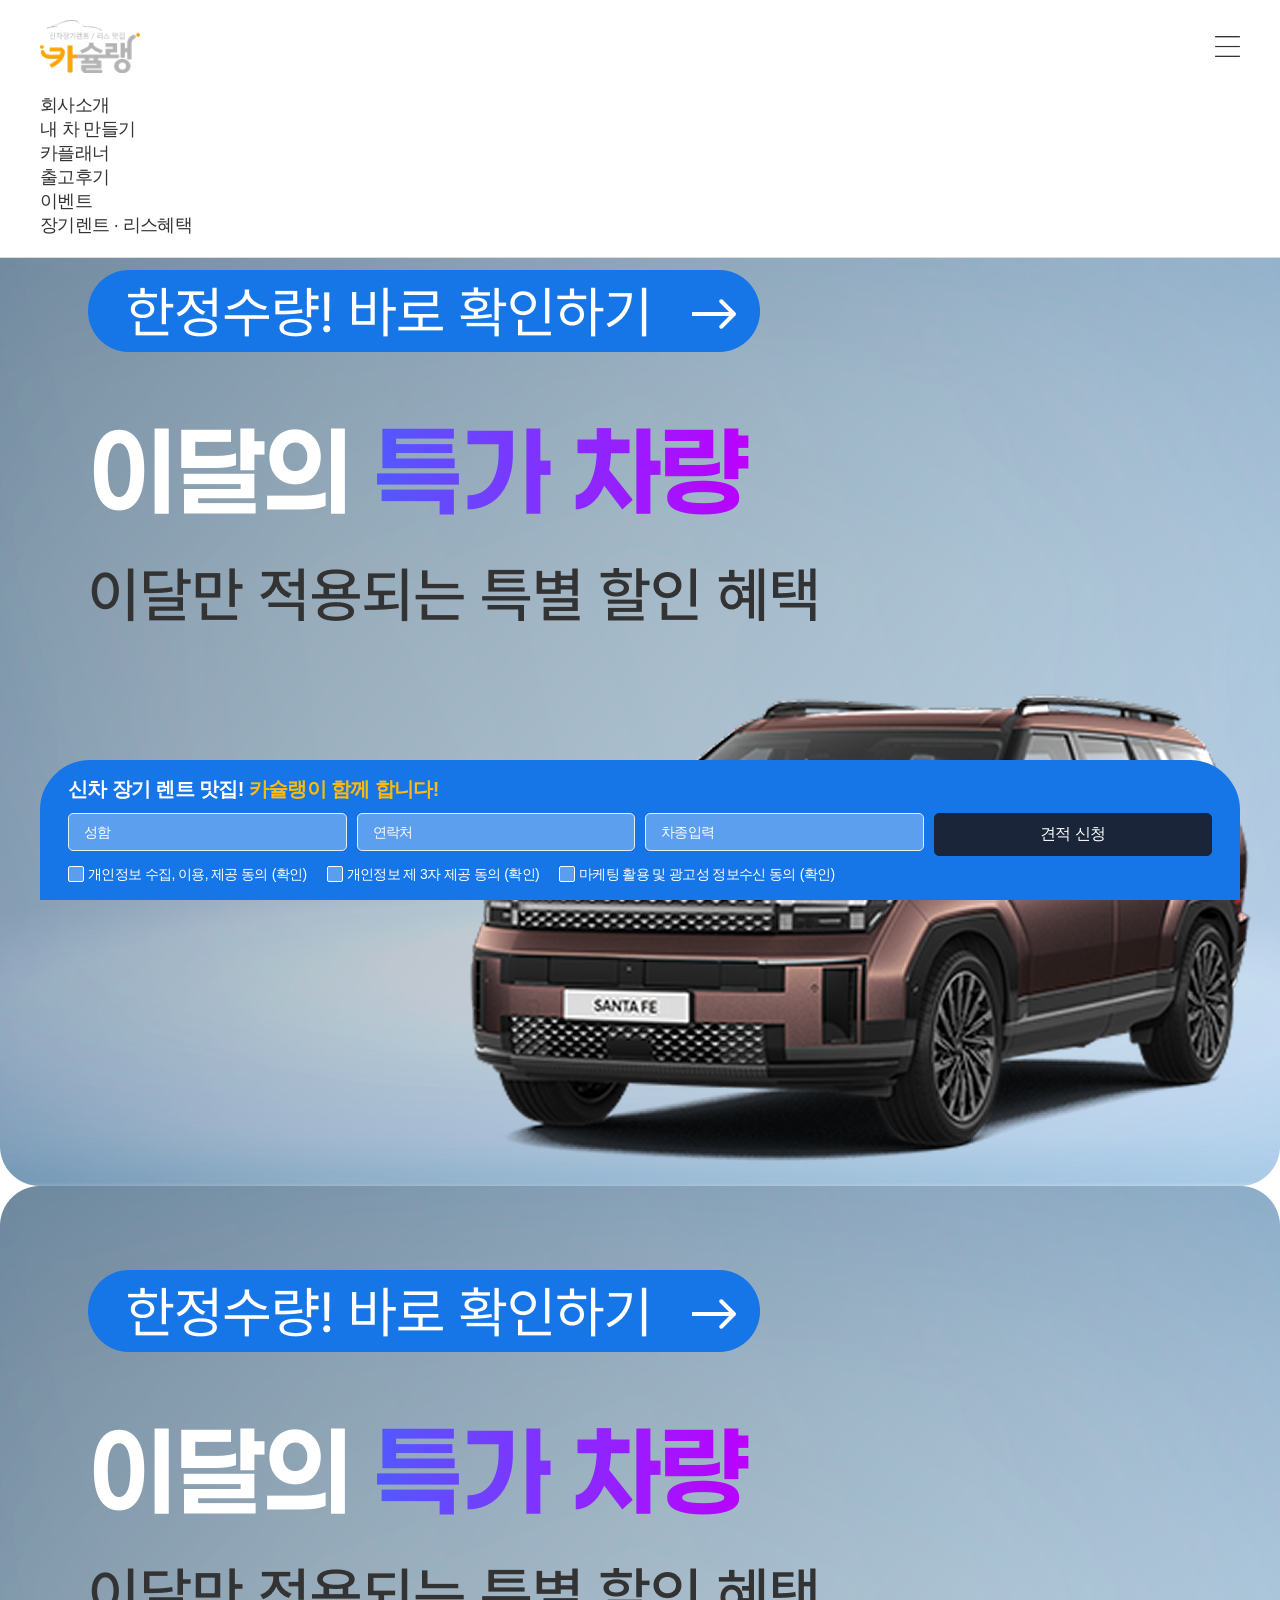
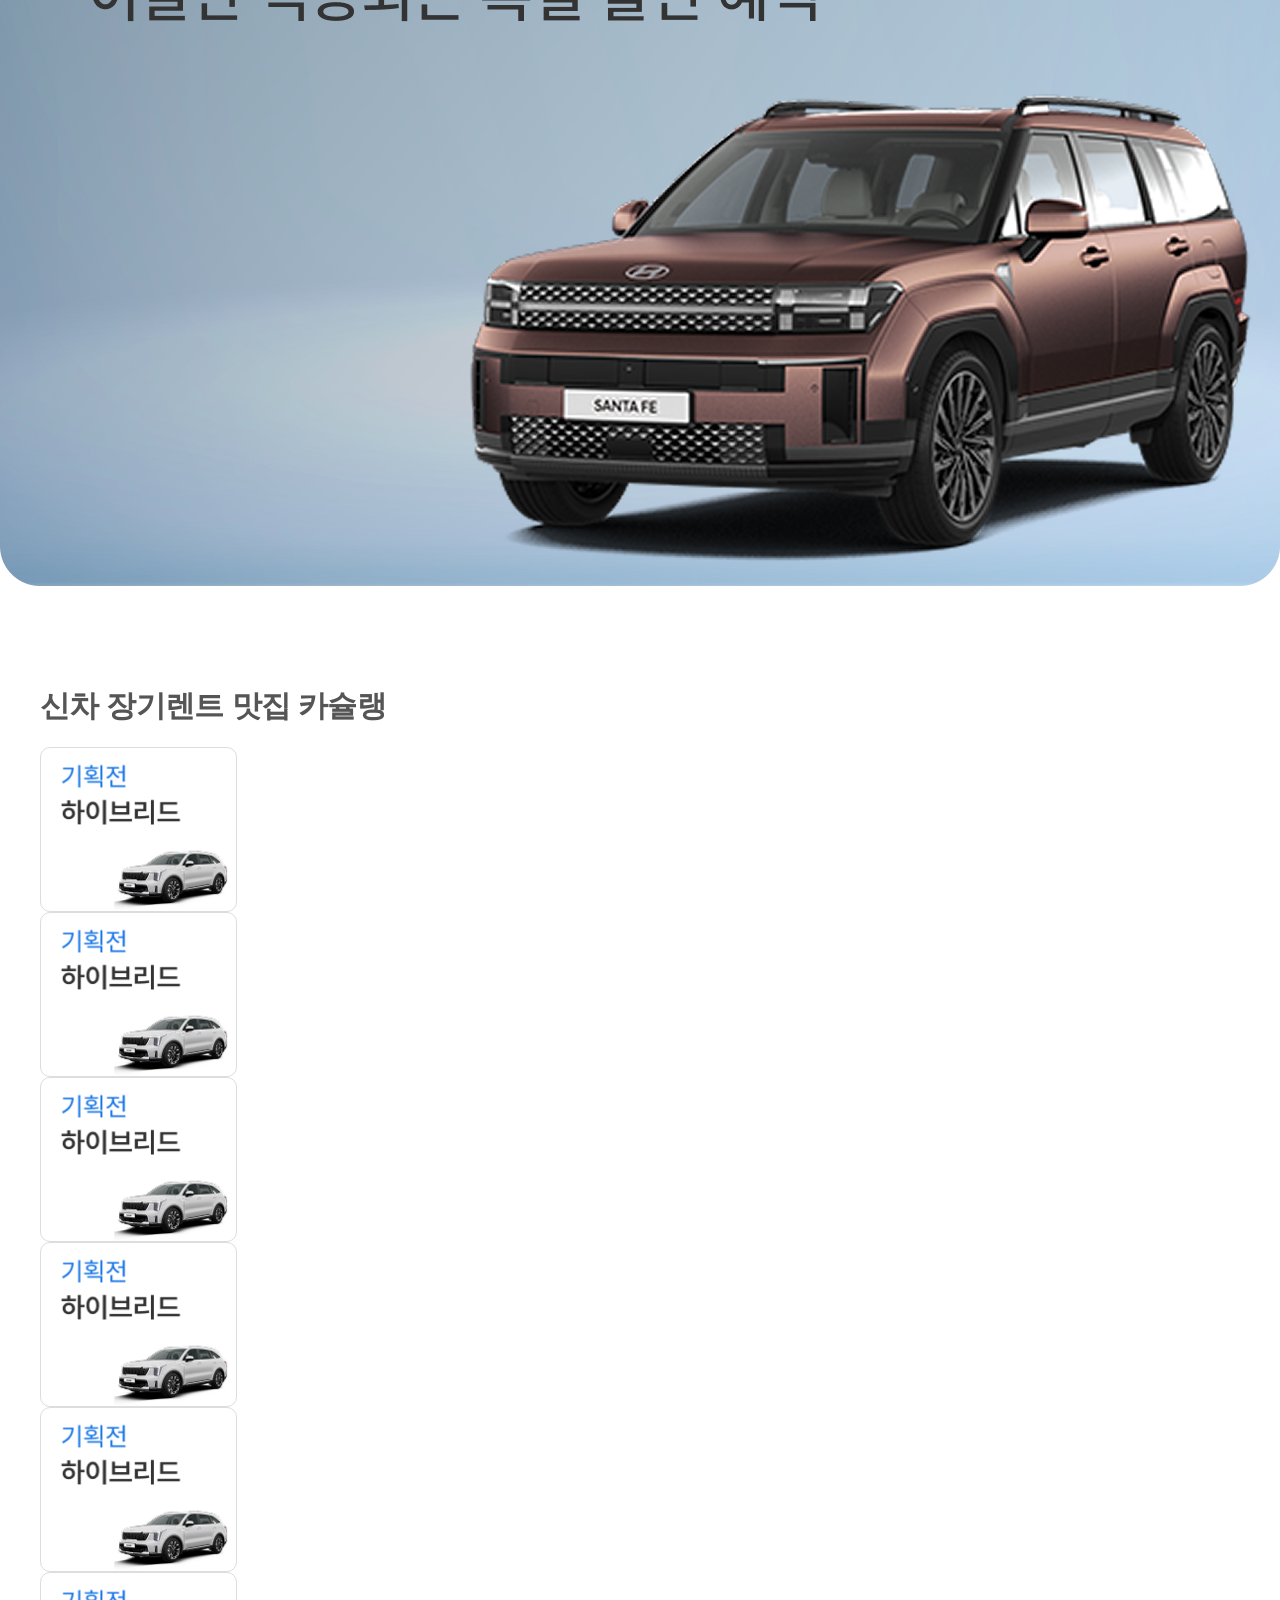
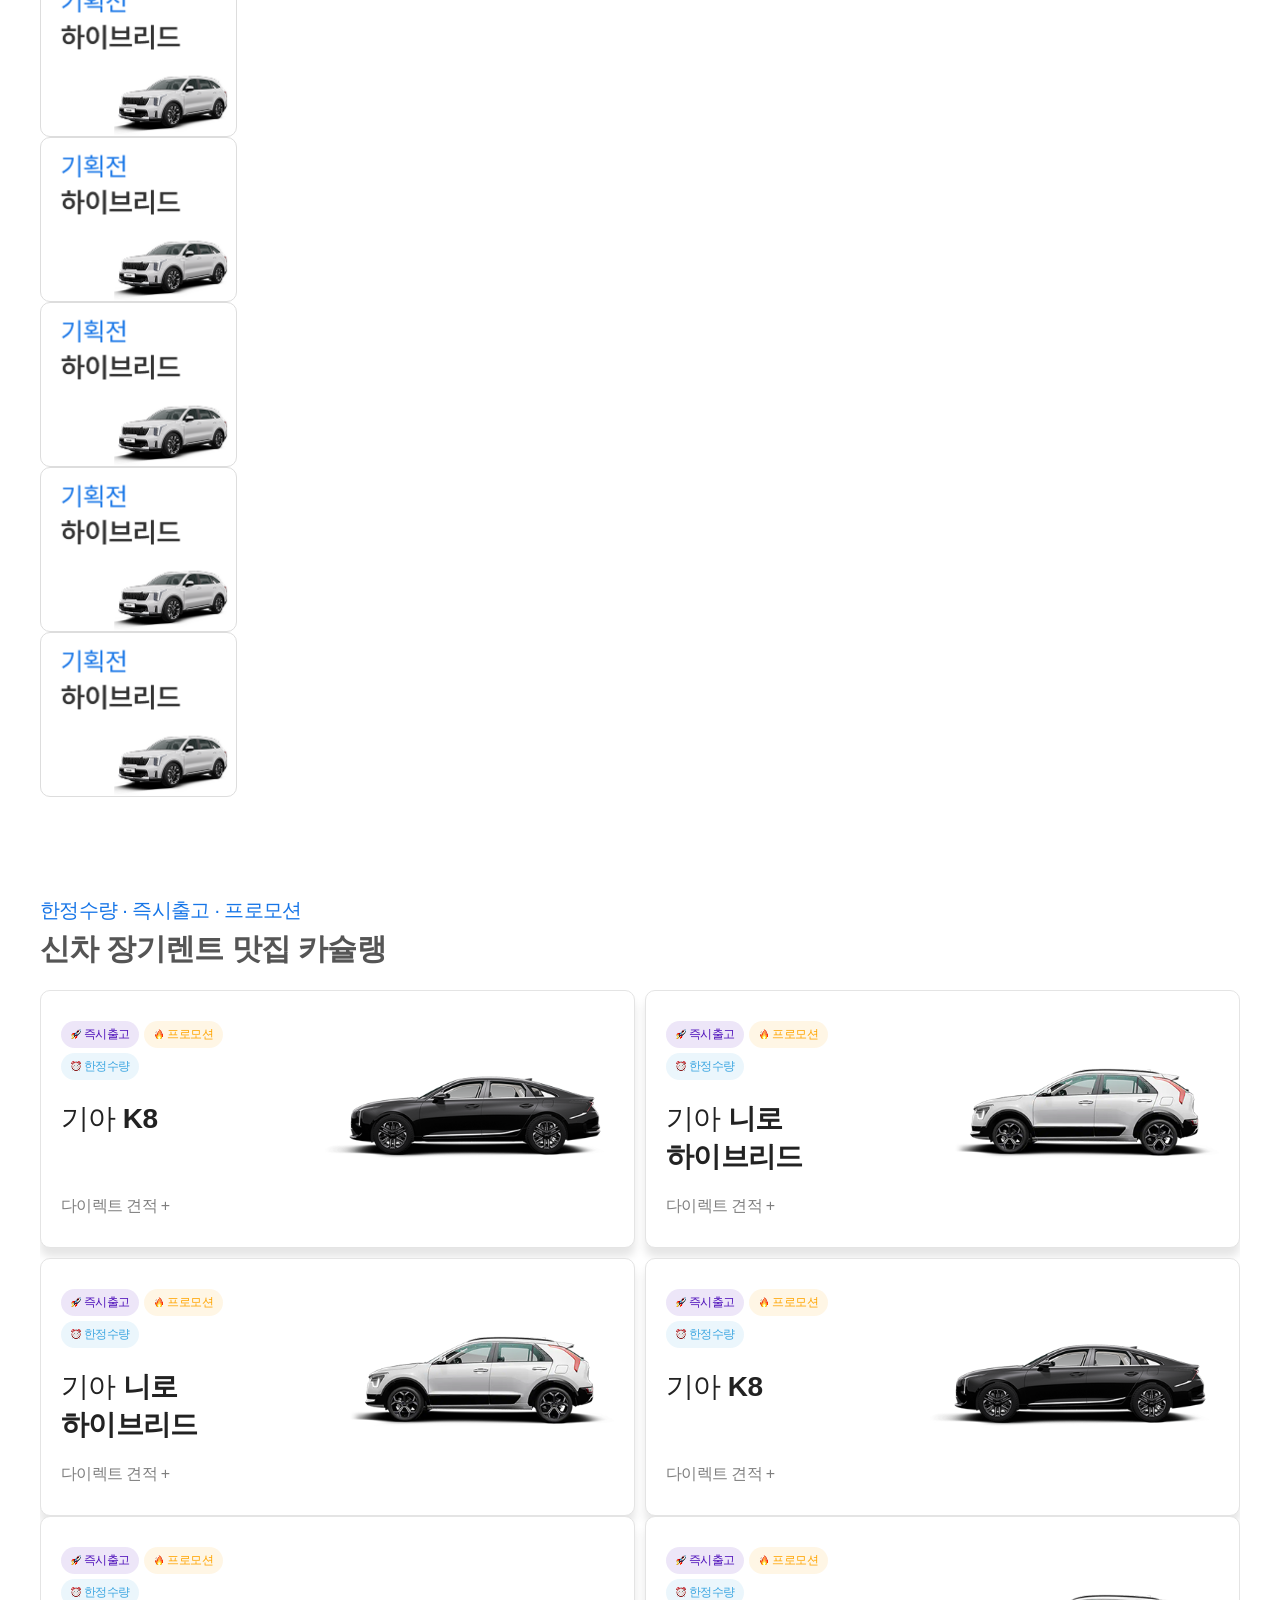
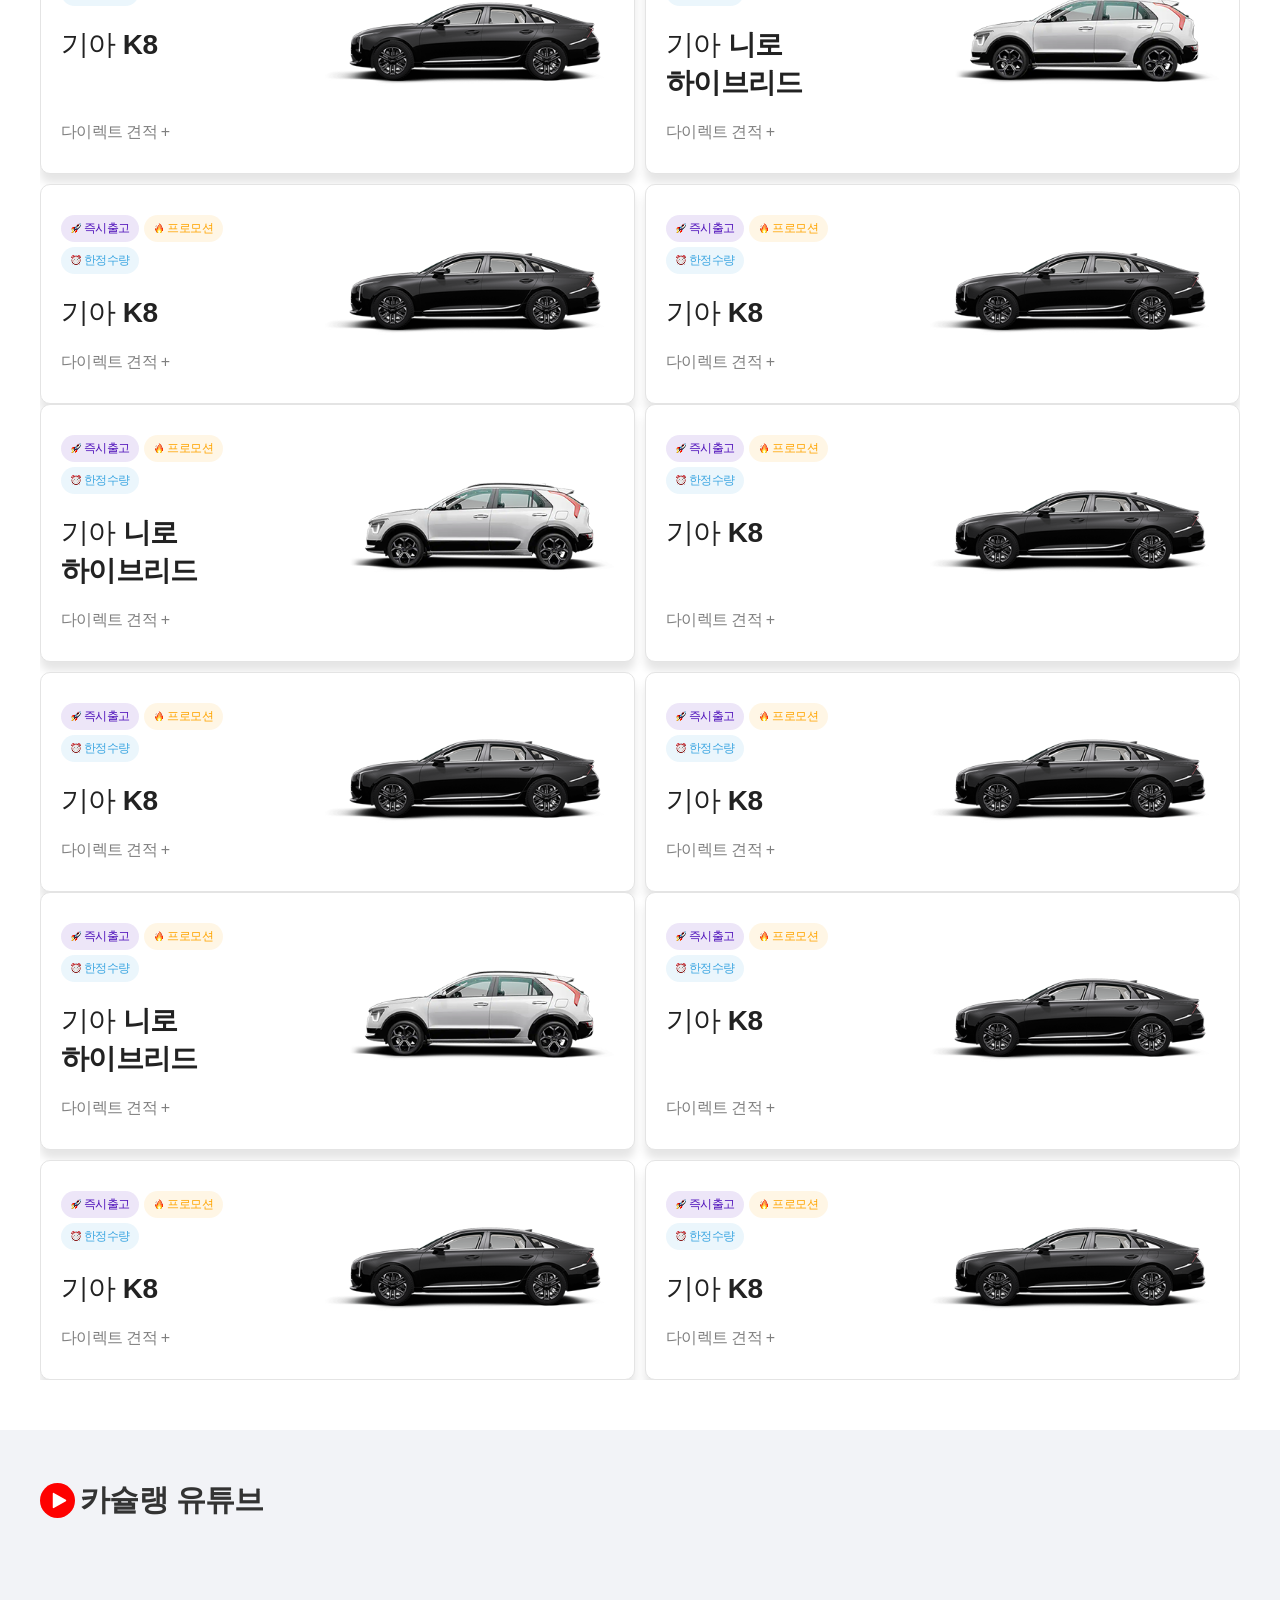
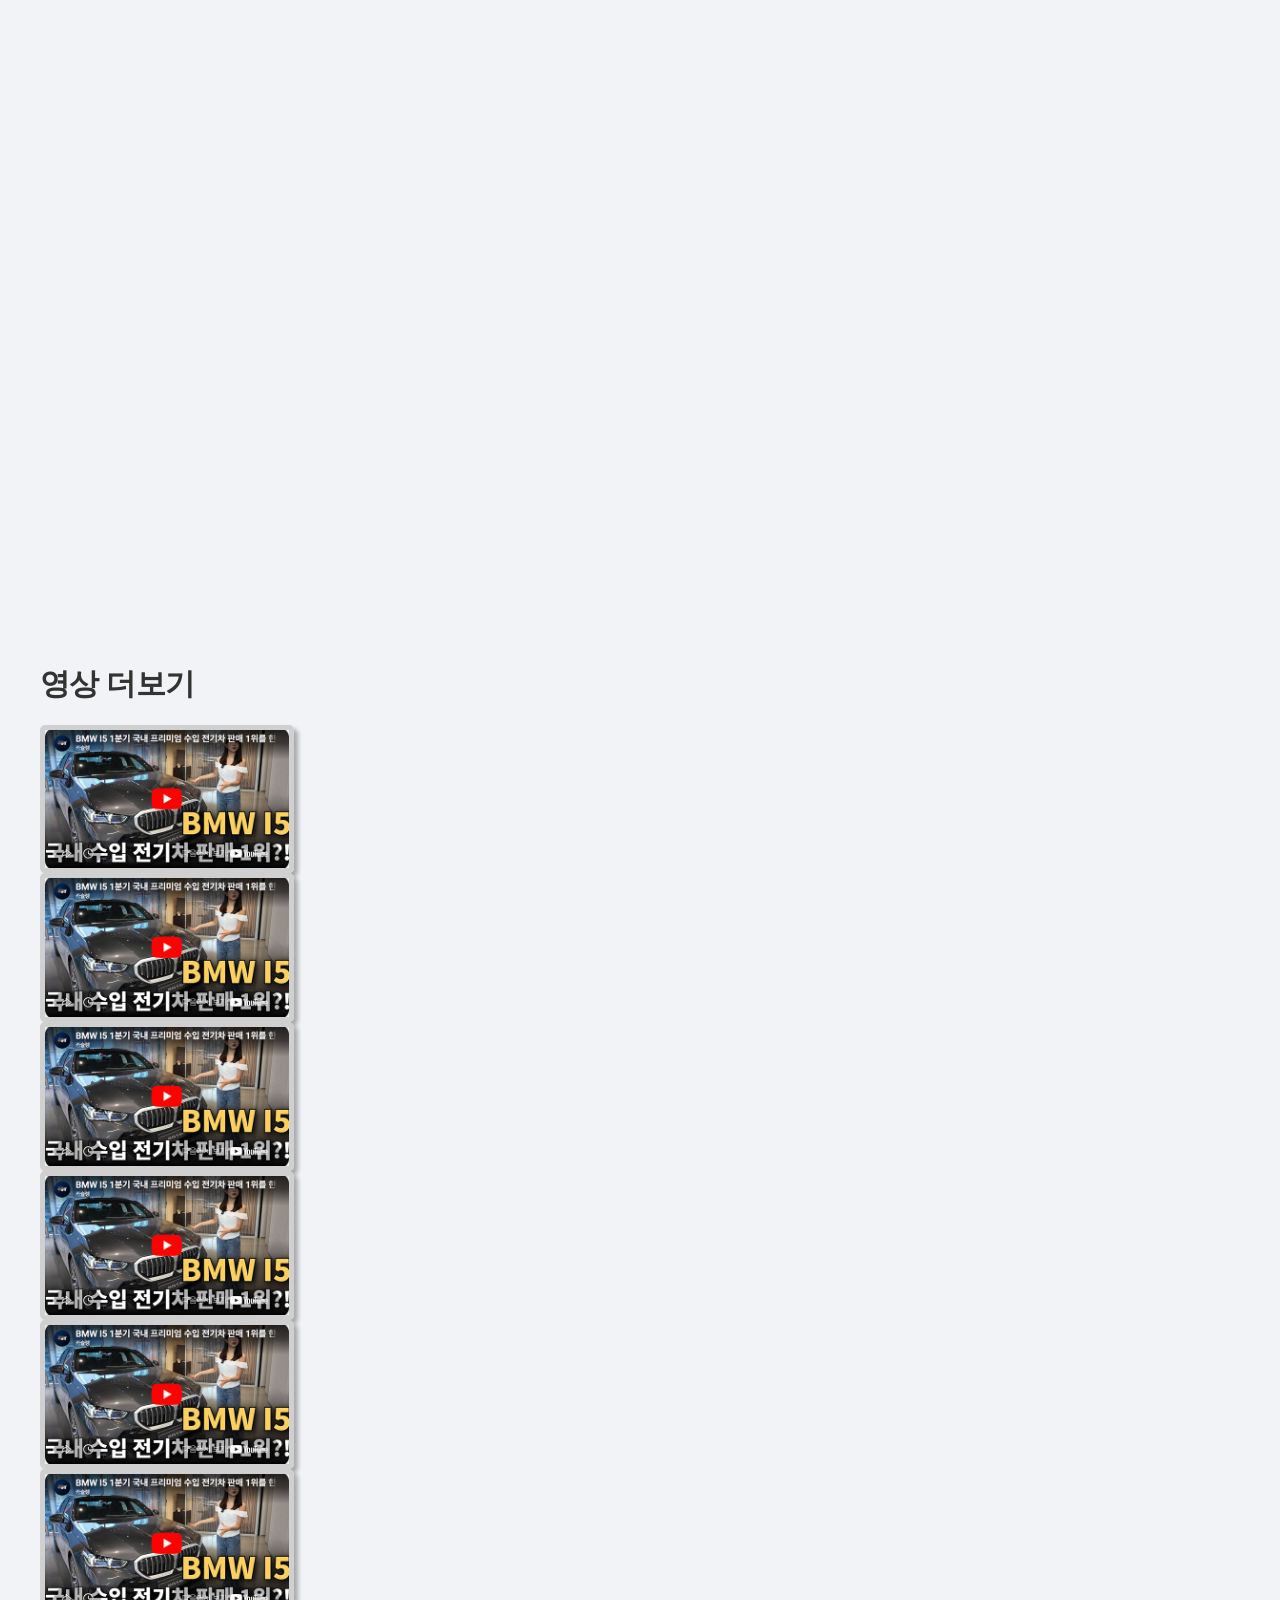
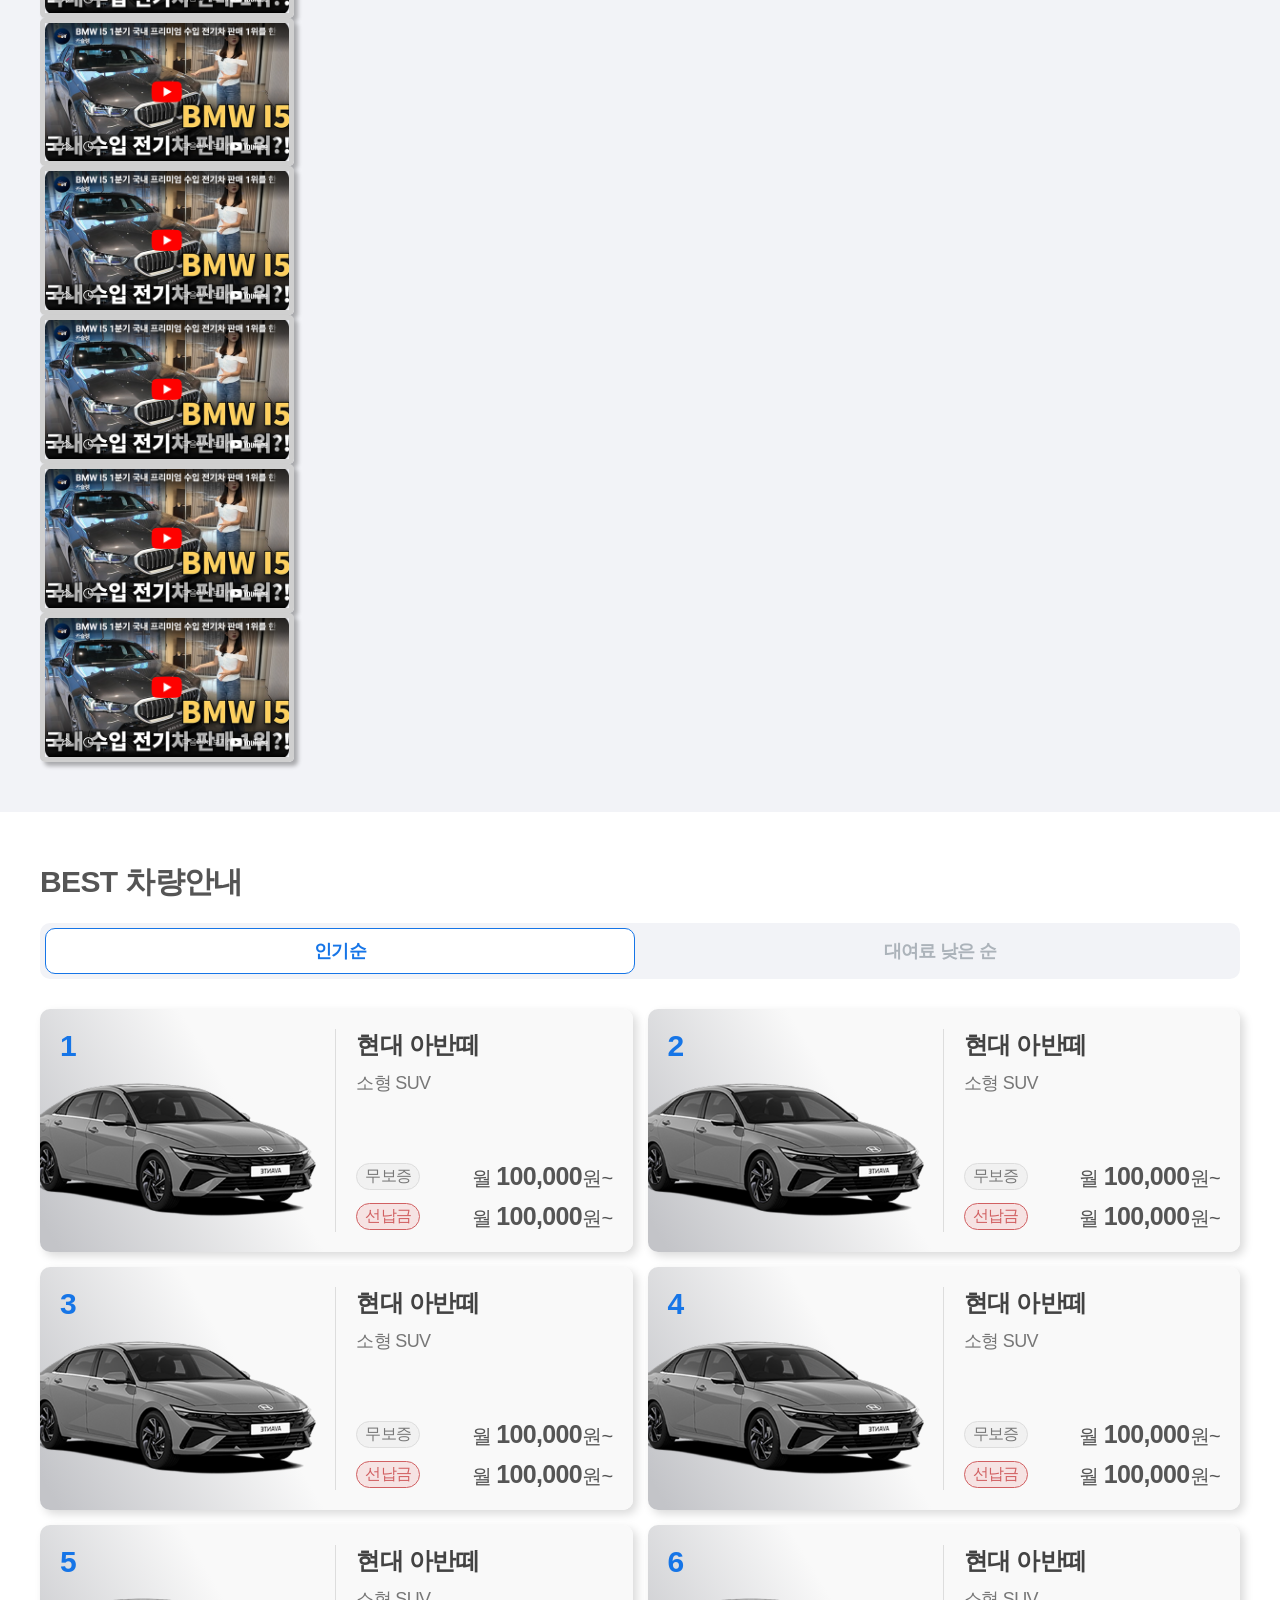
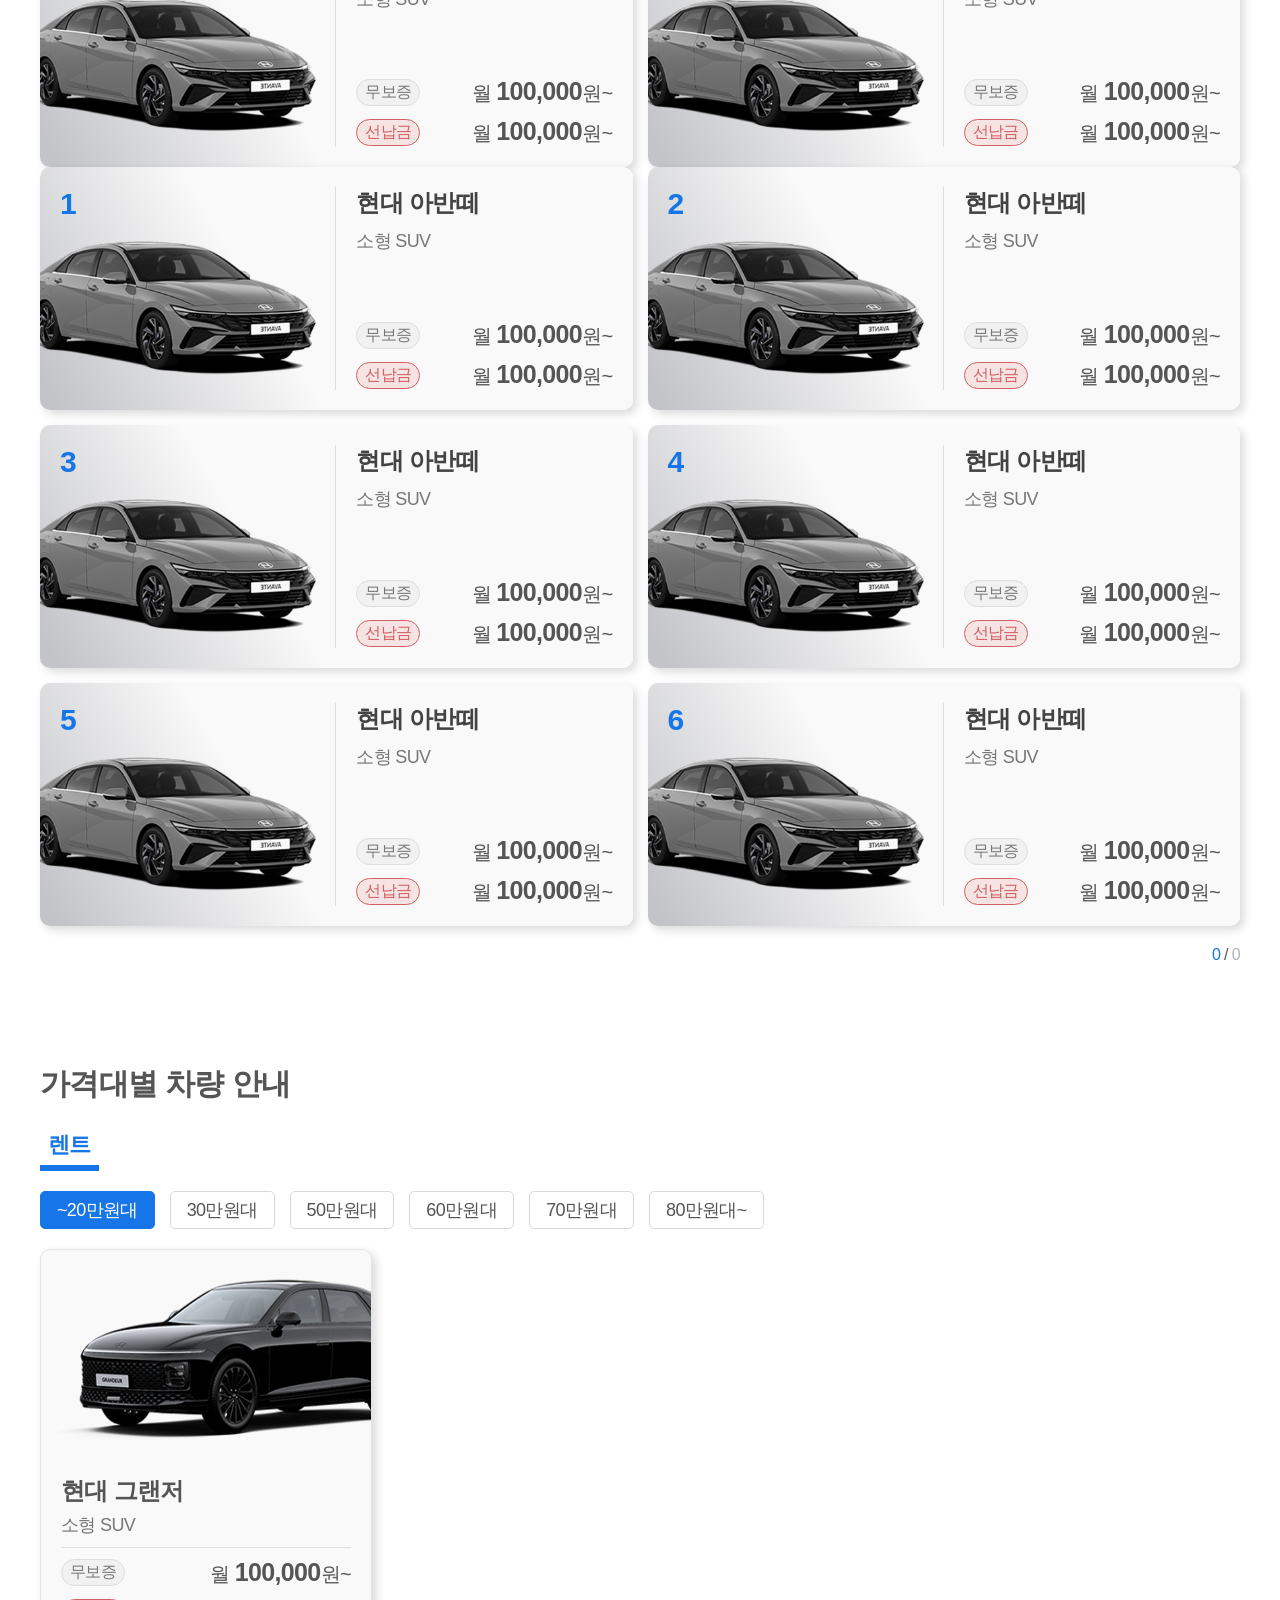
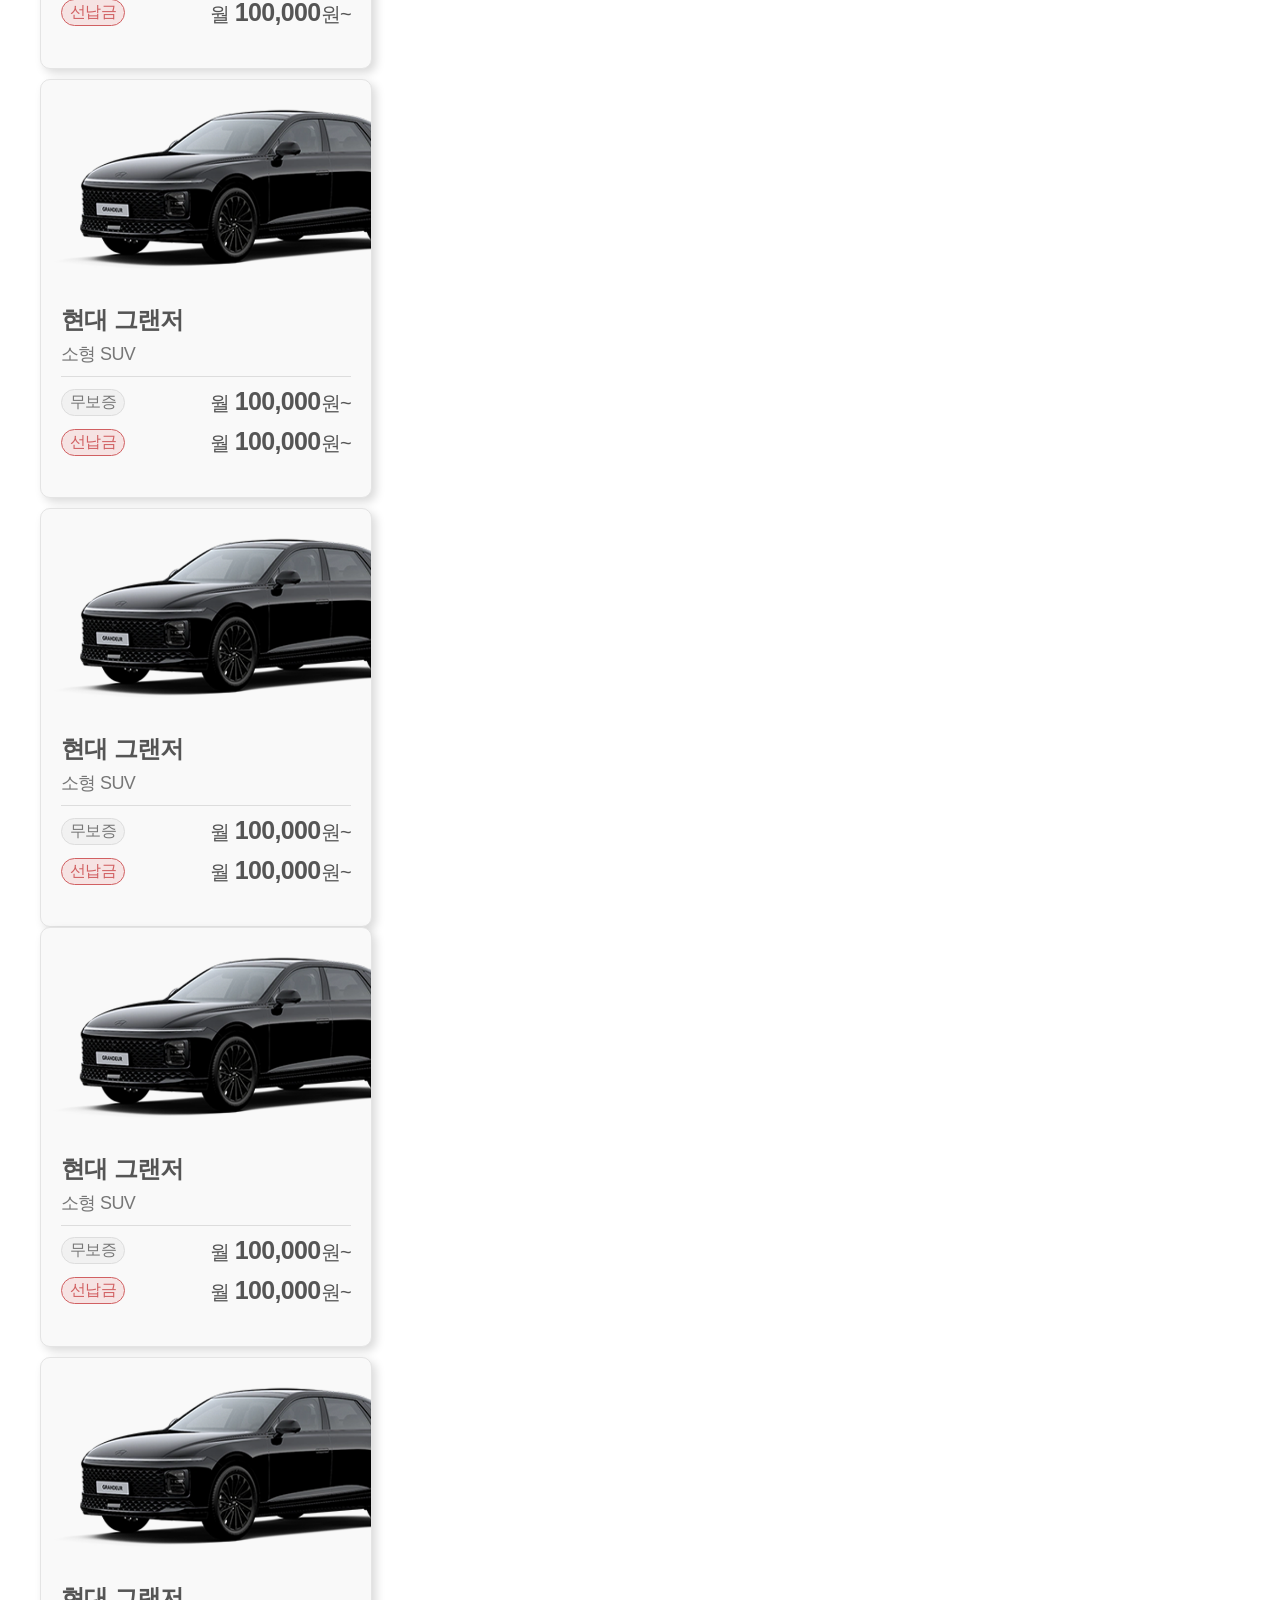
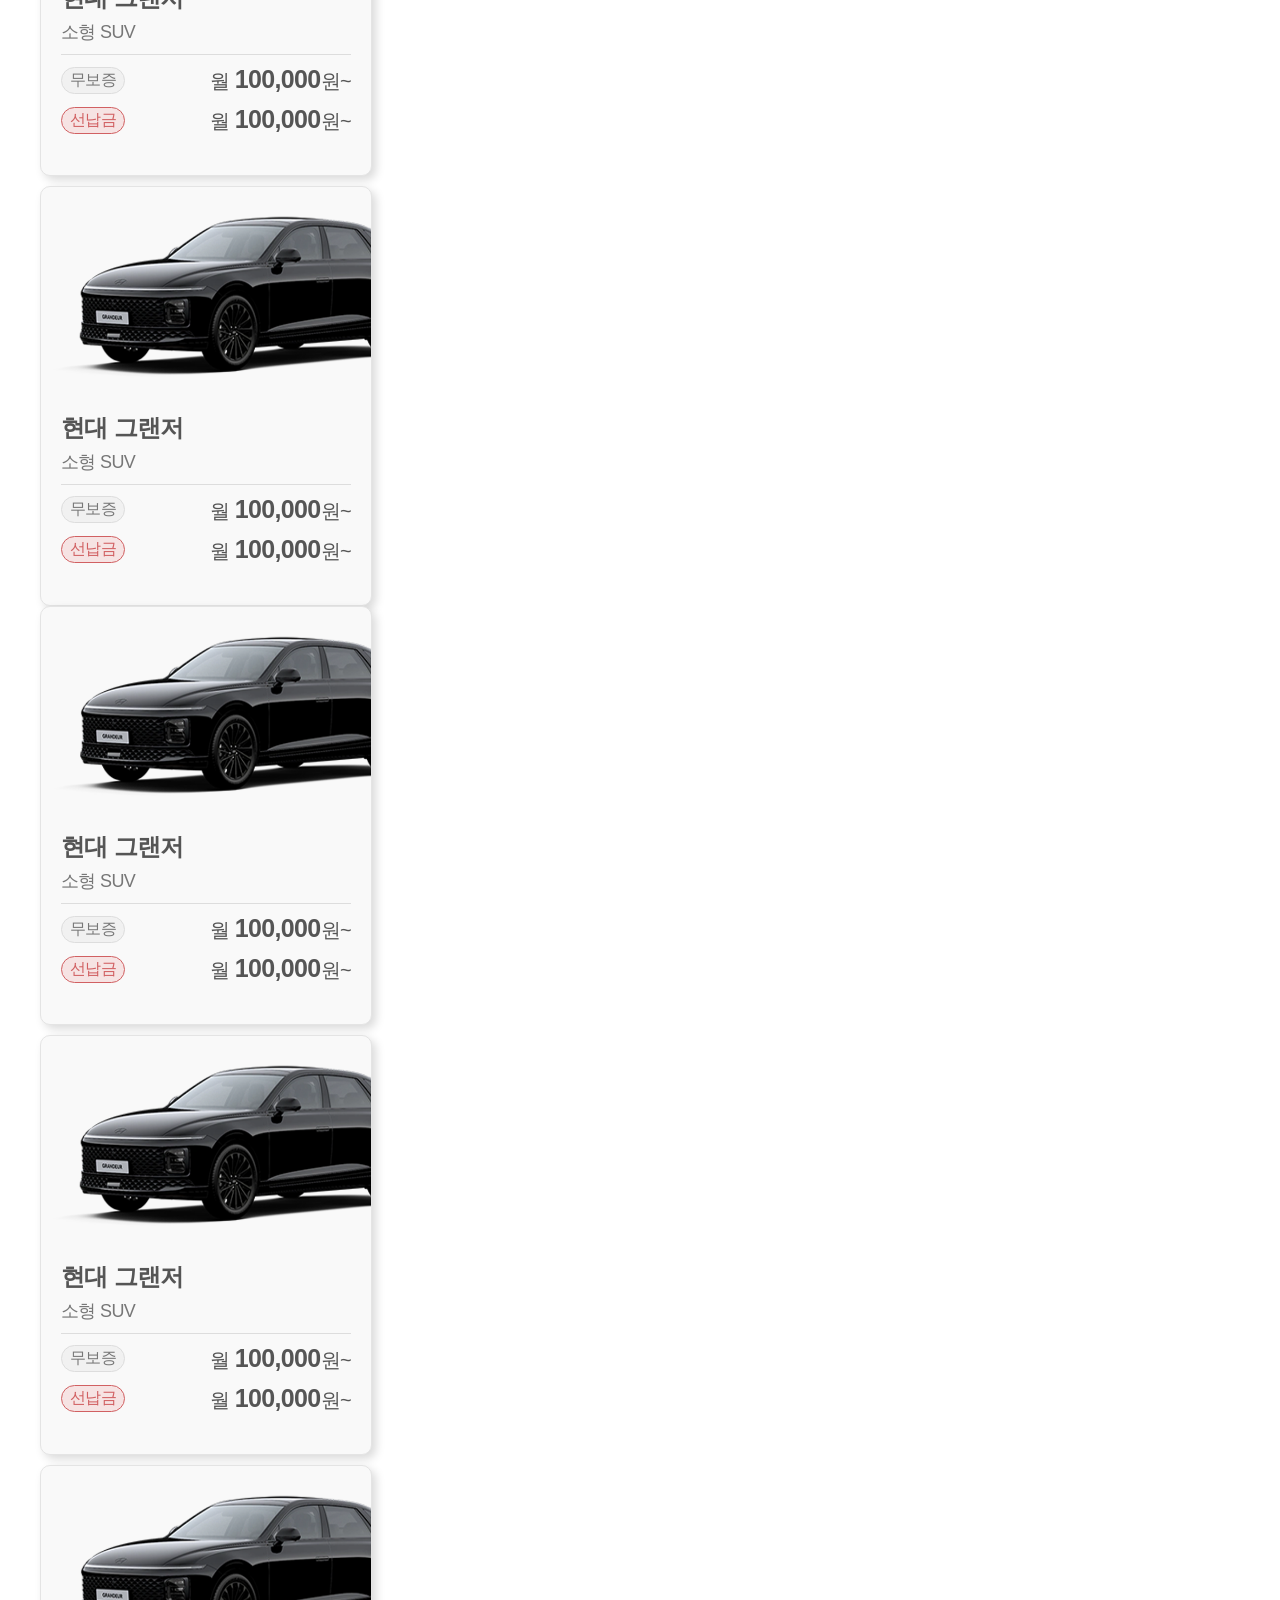
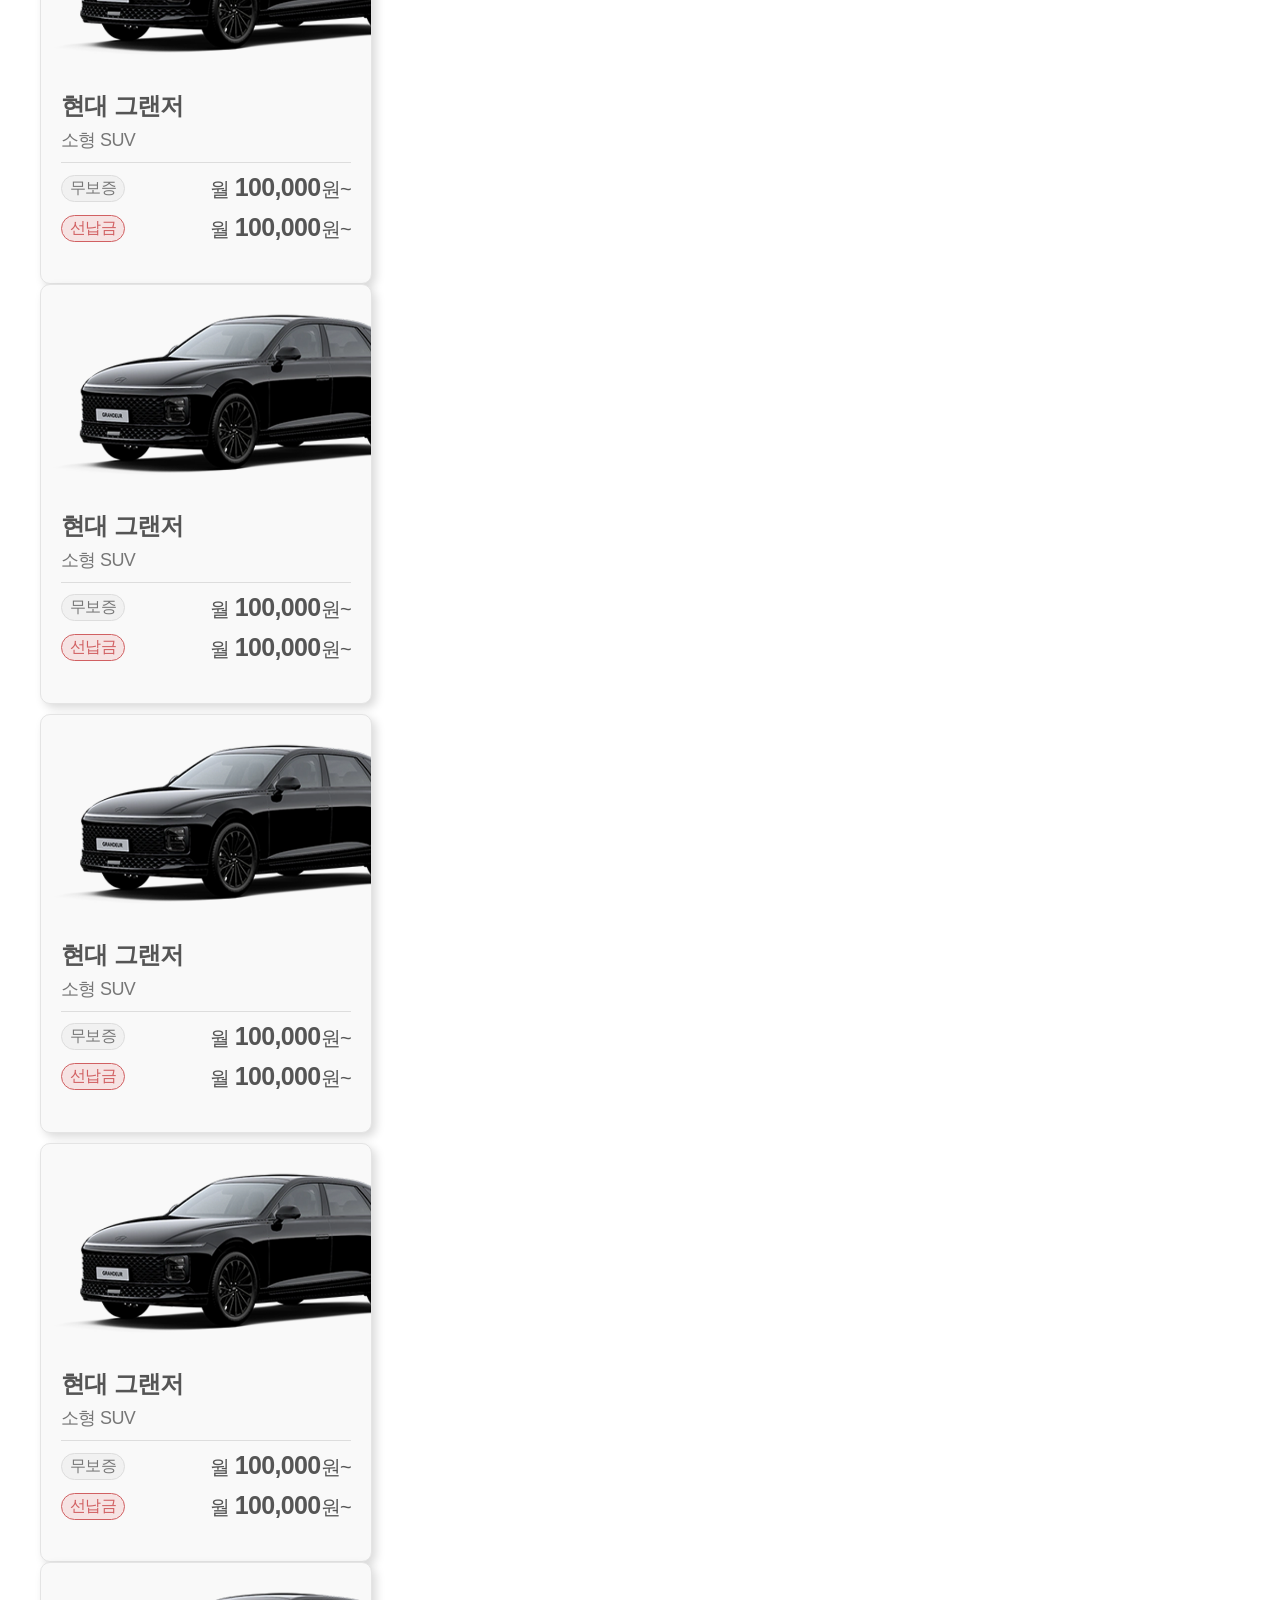
==== commit d4e79328: "내 차만들기 진행중" ====
--- a/index.html
+++ b/index.html
@@ -1,2185 +1,3106 @@
-<!DOCTYPE html>
-<html>
-    <head>
-        <meta charset="utf-8">
-        <meta name="viewport" content="width=device-width, user-scalable=no">
-        <script src="https://ajax.googleapis.com/ajax/libs/jquery/1.12.4/jquery.min.js"></script>
-        <!--스타일-->
-        <link rel="stylesheet" href="./style/default.css">
-        <link rel="stylesheet" href="./style/font.css">
-        <link rel="stylesheet" href="./style/style.css">
-        <link rel="stylesheet" href="./style/animation.css">
-        <link rel="stylesheet" href="./style/customBoard.css">
-        <!--스크립트-->
-        <script type="text/javascript" src="./script/script.js"></script>
-        <script type="text/javascript" src="./script/customBoard.js"></script>
-        <script type="text/javascript" src="./script/common_jp.js"></script>
-        <!-- 패럴렉스 -->
-        <script type="text/javascript" src="https://cdn.jsdelivr.net/npm/gsap@3.13.0/dist/ScrollSmoother.min.js"></script>
-        <script src="https://cdnjs.cloudflare.com/ajax/libs/gsap/3.11.5/gsap.min.js"></script>
-        <script src="https://cdnjs.cloudflare.com/ajax/libs/gsap/3.11.5/ScrollTrigger.min.js"></script>
-        <script src="https://cdnjs.cloudflare.com/ajax/libs/gsap/3.12.1/ScrollToPlugin.min.js"></script>
-        <!--swiper-->
-        <link rel="stylesheet" href="https://cdn.jsdelivr.net/npm/swiper@12.1.2/swiper-bundle.min.css" />
-        <script src="https://cdn.jsdelivr.net/npm/swiper@12.1.2/swiper-bundle.min.js"></script>
-    </head>
-    <body>
-        
-        <section class="apply-popup-section" style="display:none;">
-            <div class="content-wrap">
-                <div class="button-wrap">
-                    <button type="button" class="close-button close-popup">
-                        <img src="./img/apply-popup-section/close-icon.png" alt="closeBtn" class="icon">
-                    </button>
-                </div>
-                <div class="logo-wrap">
-                    <img src="./img/apply-popup-section/logo.png" alt="신차장기렌트 / 리스 맛집 카슐랭" class="logo">
-                </div>
-                <ul class="step-list">
-                    <li class="is-active">
-                        <div class="item">
-                            <div class="blue-text">신차 장기렌트 맛집 카슐랭</div>
-                            <div class="question-div">
-                                견적 받으실 상품의<br/>
-                                유형을 선택해주세요
-                            </div>
-                            <ul class="qna-list">
-                                <li>
-                                    <label class="label">
-                                        <input type="radio" name="wr_1" value="1">
-                                        <div class="radio-item">
-                                            <div class="text">장기렌트</div>
-                                            <img src="./img/apply-popup-section/q1-icon1.png" alt="장기렌트" class="icon">
-                                        </div>
-                                    </label>
-                                </li>
-                                <li>
-                                    <label class="label">
-                                        <input type="radio" name="wr_1" value="2">
-                                        <div class="radio-item">
-                                            <div class="text">리스</div>
-                                            <img src="./img/apply-popup-section/q1-icon2.png" alt="리스" class="icon">
-                                        </div>
-                                    </label>
-                                </li>
-                            </ul>
-                        </div>
-                        <div class="pagination-wrap">
-                            <div class="icon active"></div>
-                            <div class="icon"></div>
-                            <div class="icon"></div>
-                            <div class="icon"></div>
-                        </div>
-                    </li>
-                    <li class="">
-                        <div class="item">
-                            <div class="blue-text">신차 장기렌트 맛집 카슐랭</div>
-                            <div class="question-div">
-                                원하는 차량을<br/>
-                                입력해주세요
-                            </div>
-                            <div class="text-qna-box">
-                                <div class="q-text">
-                                    차종 입력
-                                </div>
-                                <div class="ipt-wrap">
-                                    <input type="text" name="wr_subject" placeholder="차종을 입력해주세요." class="ipt" />
-                                </div>
-                            </div>
-                            <div class="pn-btn-wrap">
-                                <button class="pn-btn prev-btn">이전단계</button>
-                                <button class="pn-btn next-btn">다음단계</button>
-                            </div>
-                        </div>
-                        <div class="pagination-wrap">
-                            <div class="icon"></div>
-                            <div class="icon active"></div>
-                            <div class="icon"></div>
-                            <div class="icon"></div>
-                        </div>
-                    </li>
-                    <li class="">
-                        <div class="item">
-                            <div class="blue-text">신차 장기렌트 맛집 카슐랭</div>
-                            <div class="question-div">
-                                견적서를 받으실 <br/>
-                                연락처를 입력해주세요
-                            </div>
-                            <div class="text-qna-box">
-                                <div class="q-text">
-                                    연락처
-                                </div>
-                                <div class="ipt-wrap">
-                                    <input type="text" name="wr_content" oninput="phoneNumberCheck(this)" placeholder="핸드폰 번호를 입력해주세요." class="ipt" />
-                                </div>
-                            </div>
-                            <div class="pn-btn-wrap">
-                                <button class="pn-btn prev-btn">이전단계</button>
-                                <button class="pn-btn next-btn">다음단계</button>
-                            </div>
-                        </div>
-                        <div class="pagination-wrap">
-                            <div class="icon"></div>
-                            <div class="icon"></div>
-                            <div class="icon active"></div>
-                            <div class="icon"></div>
-                        </div>
-                    </li>
-                    <li class="">
-                        <div class="item">
-                            <div class="blue-text">신차 장기렌트 맛집 카슐랭</div>
-                            <div class="question-div">
-                                견적서를 받으실 <br/>
-                                함을 입력 해주세요
-                            </div>
-
-                            <div class="text-qna-box">
-                                <div class="q-text">
-                                    성함
-                                </div>
-                                <div class="ipt-wrap">
-                                    <input type="text" name="wr_name" placeholder="성함을 입력해주세요." class="ipt" />
-                                </div>
-                                <div class="agreeCheckDiv">
-                                    <label>
-                                        <input type="checkbox" id="agree1"/>
-                                        <div class="textBox">개인정보 수집, 이용, 제공 동의 <span class="privacyPopupBtn">(확인)</span></div>
-                                    </label>
-                                    
-                                </div>
-                                <div class="agreeCheckDiv">
-                                    <label>
-                                        <input type="checkbox" id="agree2"/>
-                                        <div class="textBox">개인정보 제 3자 제공 동의<span class="privacy3rdPopupBtn">(확인)</span></div>
-                                    </label>
-                                </div>
-                                <div class="agreeCheckDiv">
-                                    <label>
-                                        <input type="checkbox" id="agree3"/>
-                                        <div class="textBox">마케팅 활용 및 광고성 정보수신 동의 <span class="marketingPopupBtn">(확인)</span></div>
-                                    </label>
-                                </div>
-                            </div>
-                            <div class="pn-btn-wrap">
-                                <button class="pn-btn prev-btn">이전단계</button>
-                                <button class="pn-btn next-btn">다음단계</button>
-                            </div>
-                        </div>
-                        <div class="pagination-wrap">
-                            <div class="icon"></div>
-                            <div class="icon"></div>
-                            <div class="icon active"></div>
-                            <div class="icon"></div>
-                        </div>
-                    </li>
-                    <li class="">
-                        <div class="item">
-                            <div class="blue-text center">신차 장기렌트 맛집 카슐랭</div>
-                            <div class="question-div center">
-                                카슐랭 견적 신청이<br/>
-                                완료되었습니다.
-                            </div>
-                            <div class="text-qna-box">
-                                <img src="./img/apply-popup-section/result-icon.png" alt="완료" class="result-icon">
-                            </div>
-                            <div class="pn-btn-wrap full">
-                                <button class="pn-btn close-btn close-popup">홈페이지 바로가기</button>
-                            </div>
-                        </div>
-                        <div class="pagination-wrap">
-                            <div class="icon"></div>
-                            <div class="icon"></div>
-                            <div class="icon"></div>
-                            <div class="icon active"></div>
-                        </div>
-                    </li>
-                </ul>
-            </div>
-        </section> 
-
-        <section class="event-popup-section" style="display: none;">
-            <article class="popup-wrap">
-                <img src="./img/event-popup-section/popup-img.png" alt="event-popup-bg" class="popup-content">
-                <div class="btn-wrap">
-                    <button type="button" class="close-btn btn-item">닫기</button>
-                    <a href="#" class="more-btn btn-item">자세히 보기</a>
-                </div>
-            </article>
-        </section>
-
-        <!--헤더 { -->
-        <header>
-            <div class="top-div">
-                <div class="inner">
-                    <div class="logo-div">
-                        <a href="./index.html">
-                            <img src="./img/header/logo.png" alt="신차장기렌트 / 리스 맛집" class="logo">
-                        </a>
-                    </div>
-                    <button type="button" class="menu-btn">
-                        <img src="./img/header/menu-icon.png" alt="menu-icon" class="icon">
-                    </button>
-                </div>
-            </div>
-            <div class="menu-div">
-                <div class="inner">
-                    <div class="swiper mySwiper">
-                        <div class="swiper-wrapper">
-                            <div class="swiper-slide">
-                                <a href="#"><div class="item">회사소개</div></a>
-                            </div>
-                            <div class="swiper-slide">
-                                <a href="#"><div class="item">내 차 만들기</div></a>
-                            </div>
-                            <div class="swiper-slide">
-                                <a href="#"><div class="item">카플래너</div></a>
-                            </div>
-                            <div class="swiper-slide">
-                                <a href="#"><div class="item">출고후기</div></a>
-                            </div>
-                            <div class="swiper-slide">
-                                <a href="#"><div class="item">이벤트</div></a>
-                            </div>
-                            <div class="swiper-slide"> 
-                                <a href="#"><div class="item">장기렌트 · 리스혜택</div></a> 
-                            </div>
-                        </div>
-                    </div>
-                </div>
-            </div>
-        </header>
-        <!-- }-->
-
-        <!-- aside 메뉴 { -->
-        <section class="aside-menu">
-            <div class="close-bg"></div>
-            <div class="menu-wrap">
-                <div class="btn-div">
-                    <button type="button" class="close-btn">
-                        <img src="./img/aside-menu/close-icon.svg" alt="close-icon" class="icon">
-                    </button>
-                </div>
-                <div class="text-div">
-                    신차 장기 렌트 맛집!<br/>
-                    <span class="blue">카슐랭이 함께 합니다!</span>
-                </div>
-                <div class="apply-btn-div">
-                    <a href="#" class="btn-item kakao-item">
-                        카카오 문의
-                    </a>
-                    <a href="#" class="btn-item tel-item">
-                        전화 문의
-                    </a>
-                </div>
-                <ul class="menu-list">
-                    <li>
-                        <a href="#">
-                            <div class="item">
-                                <div class="text">회사소개</div>
-                                <img src="./img/aside-menu/link-arrow.png" alt="link-icon" class="icon">
-                            </div>
-                        </a>
-                    </li>
-                    <li>
-                        <a href="#">
-                            <div class="item">
-                                <div class="text">내 차 만들기</div>
-                                <img src="./img/aside-menu/link-arrow.png" alt="link-icon" class="icon">
-                            </div>
-                        </a>
-                    </li>
-                    <li>
-                        <a href="#">
-                            <div class="item">
-                                <div class="text">카플래너</div>
-                                <img src="./img/aside-menu/link-arrow.png" alt="link-icon" class="icon">
-                            </div>
-                        </a>
-                    </li>
-                    <li>
-                        <a href="#">
-                            <div class="item">
-                                <div class="text">출고후기</div>
-                                <img src="./img/aside-menu/link-arrow.png" alt="link-icon" class="icon">
-                            </div>
-                        </a>
-                    </li>
-                    <li>
-                        <a href="#">
-                            <div class="item">
-                                <div class="text">이벤트</div>
-                                <img src="./img/aside-menu/link-arrow.png" alt="link-icon" class="icon">
-                            </div>
-                        </a>
-                    </li>
-                    <li>
-                        <a href="#">
-                            <div class="item">
-                                <div class="text">장기렌트 · 리스혜택</div>
-                                <img src="./img/aside-menu/link-arrow.png" alt="link-icon" class="icon">
-                            </div>
-                        </a>
-                    </li>
-                </ul>
-            </div>
-        </section>
-        <!-- } -->
-
-        <main id="smooth-wrapper">
-            <article id="smooth-content">
-                <main class="main sec_top">
-                    
-                    <section class="visual-section">
-                        <div class="swiper mySwiper">
-                            <div class="swiper-wrapper">
-                                <div class="swiper-slide">
-                                    <a href="#">
-                                       <div class="item" style="background-image: url('./img/main/visual-section/slide-img.png');"></div>
-                                    </a>
-                                </div>
-                                <div class="swiper-slide">
-                                    <a href="#">
-                                       <div class="item" style="background-image: url('./img/main/visual-section/slide-img.png');"></div>
-                                    </a>
-                                </div>
-                            </div>
-                        </div>
-                        <div class="slide-number">
-                            <span class="real blue">0</span> / <span class="total">0</span>
-                        </div>
-                    </section>
-
-                    <section class="newcar-section">
-                        <div class="inner">
-                            <h2 class="main-title">신차 장기렌트 맛집 카슐랭</h2>
-                            <div class="slide-div">
-                                <div class="swiper mySwiper">
-                                    <div class="swiper-wrapper">
-                                        <div class="swiper-slide">
-                                            <a href="#">
-                                                <div class="item" style="background-image: url('./img/main/newcar-section/category-background.png');"></div>
-                                            </a>
-                                        </div>
-                                        <div class="swiper-slide">
-                                            <a href="#">
-                                                <div class="item" style="background-image: url('./img/main/newcar-section/category-background.png');"></div>
-                                            </a>
-                                        </div>
-                                        <div class="swiper-slide">
-                                            <a href="#">
-                                                <div class="item" style="background-image: url('./img/main/newcar-section/category-background.png');"></div>
-                                            </a>
-                                        </div>
-                                        <div class="swiper-slide">
-                                            <a href="#">
-                                                <div class="item" style="background-image: url('./img/main/newcar-section/category-background.png');"></div>
-                                            </a>
-                                        </div>
-                                        <div class="swiper-slide">
-                                            <a href="#">
-                                                <div class="item" style="background-image: url('./img/main/newcar-section/category-background.png');"></div>
-                                            </a>
-                                        </div>
-                                        <div class="swiper-slide">
-                                            <a href="#">
-                                                <div class="item" style="background-image: url('./img/main/newcar-section/category-background.png');"></div>
-                                            </a>
-                                        </div>
-                                        <div class="swiper-slide">
-                                            <a href="#">
-                                                <div class="item" style="background-image: url('./img/main/newcar-section/category-background.png');"></div>
-                                            </a>
-                                        </div>
-                                        <div class="swiper-slide">
-                                            <a href="#">
-                                                <div class="item" style="background-image: url('./img/main/newcar-section/category-background.png');"></div>
-                                            </a>
-                                        </div>
-                                        <div class="swiper-slide">
-                                            <a href="#">
-                                                <div class="item" style="background-image: url('./img/main/newcar-section/category-background.png');"></div>
-                                            </a>
-                                        </div>
-                                        <div class="swiper-slide">
-                                            <a href="#">
-                                                <div class="item" style="background-image: url('./img/main/newcar-section/category-background.png');"></div>
-                                            </a>
-                                        </div>
-                                    </div>
-                                </div>
-                            </div>
-                        </div>
-                    </section>
-
-                    <section class="limitation-section">
-                        <div class="inner">
-                            <h3 class="main-sub-title blue">한정수량 · 즉시출고 · 프로모션</h3>
-                            <h2 class="main-title">신차 장기렌트 맛집 카슐랭</h2>
-                            <div class="slide-div">
-                                <div class="swiper mySwiper">
-                                    <div class="swiper-wrapper">
-                                        <div class="swiper-slide">
-                                            <ul class="item-list">
-                                                <li>
-                                                    <a href="#">
-                                                        <div class="item">
-                                                            <div class="left-div">
-                                                                <div class="category-list">
-                                                                    <div class="category">
-                                                                        <img src="./img/main/limitation-section/icon1.png" alt="즉시출고 아이콘" class="icon"/>
-                                                                        <span>즉시출고</span>
-                                                                    </div>
-                                                                    <div class="category category2">
-                                                                        <img src="./img/main/limitation-section/icon2.png" alt="프로모션 아이콘" class="icon"/>
-                                                                        <span>프로모션</span>
-                                                                    </div>
-                                                                    <div class="category category3">
-                                                                        <img src="./img/main/limitation-section/icon3.png" alt="한정수량 아이콘" class="icon"/>
-                                                                        <span>한정수량</span>
-                                                                    </div>
-                                                                </div>
-                                                                <div class="car-name">기아 <b>K8</b></div>
-                                                                <div class="more-btn">다이렉트 견적 +</div>
-                                                            </div>
-                                                            <div class="car-img-div" style="background-image: url('./img/main/limitation-section/example-car.png');"></div>
-                                                        </div>
-                                                    </a>
-                                                </li>
-                                                <li>
-                                                    <a href="#">
-                                                        <div class="item">
-                                                            <div class="left-div">
-                                                                <div class="category-list">
-                                                                    <div class="category">
-                                                                        <img src="./img/main/limitation-section/icon1.png" alt="즉시출고 아이콘" class="icon"/>
-                                                                        <span>즉시출고</span>
-                                                                    </div>
-                                                                    <div class="category category2">
-                                                                        <img src="./img/main/limitation-section/icon2.png" alt="프로모션 아이콘" class="icon"/>
-                                                                        <span>프로모션</span>
-                                                                    </div>
-                                                                    <div class="category category3">
-                                                                        <img src="./img/main/limitation-section/icon3.png" alt="한정수량 아이콘" class="icon"/>
-                                                                        <span>한정수량</span>
-                                                                    </div>
-                                                                </div>
-                                                                <div class="car-name">기아 <b>니로 <br/>하이브리드</b></div>
-                                                                <div class="more-btn">다이렉트 견적 +</div>
-                                                            </div>
-                                                            <div class="car-img-div" style="background-image: url('./img/main/limitation-section/example-car2.png');"></div>
-                                                        </div>
-                                                    </a>
-                                                </li>
-                                                <li>
-                                                    <a href="#">
-                                                        <div class="item">
-                                                            <div class="left-div">
-                                                                <div class="category-list">
-                                                                    <div class="category">
-                                                                        <img src="./img/main/limitation-section/icon1.png" alt="즉시출고 아이콘" class="icon"/>
-                                                                        <span>즉시출고</span>
-                                                                    </div>
-                                                                    <div class="category category2">
-                                                                        <img src="./img/main/limitation-section/icon2.png" alt="프로모션 아이콘" class="icon"/>
-                                                                        <span>프로모션</span>
-                                                                    </div>
-                                                                    <div class="category category3">
-                                                                        <img src="./img/main/limitation-section/icon3.png" alt="한정수량 아이콘" class="icon"/>
-                                                                        <span>한정수량</span>
-                                                                    </div>
-                                                                </div>
-                                                                <div class="car-name">기아 <b>니로 <br/>하이브리드</b></div>
-                                                                <div class="more-btn">다이렉트 견적 +</div>
-                                                            </div>
-                                                            <div class="car-img-div" style="background-image: url('./img/main/limitation-section/example-car2.png');"></div>
-                                                        </div>
-                                                    </a>
-                                                </li>
-                                                <li>
-                                                    <a href="#">
-                                                        <div class="item">
-                                                            <div class="left-div">
-                                                                <div class="category-list">
-                                                                    <div class="category">
-                                                                        <img src="./img/main/limitation-section/icon1.png" alt="즉시출고 아이콘" class="icon"/>
-                                                                        <span>즉시출고</span>
-                                                                    </div>
-                                                                    <div class="category category2">
-                                                                        <img src="./img/main/limitation-section/icon2.png" alt="프로모션 아이콘" class="icon"/>
-                                                                        <span>프로모션</span>
-                                                                    </div>
-                                                                    <div class="category category3">
-                                                                        <img src="./img/main/limitation-section/icon3.png" alt="한정수량 아이콘" class="icon"/>
-                                                                        <span>한정수량</span>
-                                                                    </div>
-                                                                </div>
-                                                                <div class="car-name">기아 <b>K8</b></div>
-                                                                <div class="more-btn">다이렉트 견적 +</div>
-                                                            </div>
-                                                            <div class="car-img-div" style="background-image: url('./img/main/limitation-section/example-car.png');"></div>
-                                                        </div>
-                                                    </a>
-                                                </li>
-                                            </ul>
-                                        </div>
-                                        <div class="swiper-slide">
-                                            <ul class="item-list">
-                                                <li>
-                                                    <a href="#">
-                                                        <div class="item">
-                                                            <div class="left-div">
-                                                                <div class="category-list">
-                                                                    <div class="category">
-                                                                        <img src="./img/main/limitation-section/icon1.png" alt="즉시출고 아이콘" class="icon"/>
-                                                                        <span>즉시출고</span>
-                                                                    </div>
-                                                                    <div class="category category2">
-                                                                        <img src="./img/main/limitation-section/icon2.png" alt="프로모션 아이콘" class="icon"/>
-                                                                        <span>프로모션</span>
-                                                                    </div>
-                                                                    <div class="category category3">
-                                                                        <img src="./img/main/limitation-section/icon3.png" alt="한정수량 아이콘" class="icon"/>
-                                                                        <span>한정수량</span>
-                                                                    </div>
-                                                                </div>
-                                                                <div class="car-name">기아 <b>K8</b></div>
-                                                                <div class="more-btn">다이렉트 견적 +</div>
-                                                            </div>
-                                                            <div class="car-img-div" style="background-image: url('./img/main/limitation-section/example-car.png');"></div>
-                                                        </div>
-                                                    </a>
-                                                </li>
-                                                <li>
-                                                    <a href="#">
-                                                        <div class="item">
-                                                            <div class="left-div">
-                                                                <div class="category-list">
-                                                                    <div class="category">
-                                                                        <img src="./img/main/limitation-section/icon1.png" alt="즉시출고 아이콘" class="icon"/>
-                                                                        <span>즉시출고</span>
-                                                                    </div>
-                                                                    <div class="category category2">
-                                                                        <img src="./img/main/limitation-section/icon2.png" alt="프로모션 아이콘" class="icon"/>
-                                                                        <span>프로모션</span>
-                                                                    </div>
-                                                                    <div class="category category3">
-                                                                        <img src="./img/main/limitation-section/icon3.png" alt="한정수량 아이콘" class="icon"/>
-                                                                        <span>한정수량</span>
-                                                                    </div>
-                                                                </div>
-                                                                <div class="car-name">기아 <b>니로 <br/>하이브리드</b></div>
-                                                                <div class="more-btn">다이렉트 견적 +</div>
-                                                            </div>
-                                                            <div class="car-img-div" style="background-image: url('./img/main/limitation-section/example-car2.png');"></div>
-                                                        </div>
-                                                    </a>
-                                                </li>
-                                                <li>
-                                                    <a href="#">
-                                                        <div class="item">
-                                                            <div class="left-div">
-                                                                <div class="category-list">
-                                                                    <div class="category">
-                                                                        <img src="./img/main/limitation-section/icon1.png" alt="즉시출고 아이콘" class="icon"/>
-                                                                        <span>즉시출고</span>
-                                                                    </div>
-                                                                    <div class="category category2">
-                                                                        <img src="./img/main/limitation-section/icon2.png" alt="프로모션 아이콘" class="icon"/>
-                                                                        <span>프로모션</span>
-                                                                    </div>
-                                                                    <div class="category category3">
-                                                                        <img src="./img/main/limitation-section/icon3.png" alt="한정수량 아이콘" class="icon"/>
-                                                                        <span>한정수량</span>
-                                                                    </div>
-                                                                </div>
-                                                                <div class="car-name">기아 <b>K8</b></div>
-                                                                <div class="more-btn">다이렉트 견적 +</div>
-                                                            </div>
-                                                            <div class="car-img-div" style="background-image: url('./img/main/limitation-section/example-car.png');"></div>
-                                                        </div>
-                                                    </a>
-                                                </li>
-                                                <li>
-                                                    <a href="#">
-                                                        <div class="item">
-                                                            <div class="left-div">
-                                                                <div class="category-list">
-                                                                    <div class="category">
-                                                                        <img src="./img/main/limitation-section/icon1.png" alt="즉시출고 아이콘" class="icon"/>
-                                                                        <span>즉시출고</span>
-                                                                    </div>
-                                                                    <div class="category category2">
-                                                                        <img src="./img/main/limitation-section/icon2.png" alt="프로모션 아이콘" class="icon"/>
-                                                                        <span>프로모션</span>
-                                                                    </div>
-                                                                    <div class="category category3">
-                                                                        <img src="./img/main/limitation-section/icon3.png" alt="한정수량 아이콘" class="icon"/>
-                                                                        <span>한정수량</span>
-                                                                    </div>
-                                                                </div>
-                                                                <div class="car-name">기아 <b>K8</b></div>
-                                                                <div class="more-btn">다이렉트 견적 +</div>
-                                                            </div>
-                                                            <div class="car-img-div" style="background-image: url('./img/main/limitation-section/example-car.png');"></div>
-                                                        </div>
-                                                    </a>
-                                                </li>
-                                            </ul>
-                                        </div>
-                                        <div class="swiper-slide">
-                                            <ul class="item-list">
-                                                <li>
-                                                    <a href="#">
-                                                        <div class="item">
-                                                            <div class="left-div">
-                                                                <div class="category-list">
-                                                                    <div class="category">
-                                                                        <img src="./img/main/limitation-section/icon1.png" alt="즉시출고 아이콘" class="icon"/>
-                                                                        <span>즉시출고</span>
-                                                                    </div>
-                                                                    <div class="category category2">
-                                                                        <img src="./img/main/limitation-section/icon2.png" alt="프로모션 아이콘" class="icon"/>
-                                                                        <span>프로모션</span>
-                                                                    </div>
-                                                                    <div class="category category3">
-                                                                        <img src="./img/main/limitation-section/icon3.png" alt="한정수량 아이콘" class="icon"/>
-                                                                        <span>한정수량</span>
-                                                                    </div>
-                                                                </div>
-                                                                <div class="car-name">기아 <b>니로 <br/>하이브리드</b></div>
-                                                                <div class="more-btn">다이렉트 견적 +</div>
-                                                            </div>
-                                                            <div class="car-img-div" style="background-image: url('./img/main/limitation-section/example-car2.png');"></div>
-                                                        </div>
-                                                    </a>
-                                                </li>
-                                                <li>
-                                                    <a href="#">
-                                                        <div class="item">
-                                                            <div class="left-div">
-                                                                <div class="category-list">
-                                                                    <div class="category">
-                                                                        <img src="./img/main/limitation-section/icon1.png" alt="즉시출고 아이콘" class="icon"/>
-                                                                        <span>즉시출고</span>
-                                                                    </div>
-                                                                    <div class="category category2">
-                                                                        <img src="./img/main/limitation-section/icon2.png" alt="프로모션 아이콘" class="icon"/>
-                                                                        <span>프로모션</span>
-                                                                    </div>
-                                                                    <div class="category category3">
-                                                                        <img src="./img/main/limitation-section/icon3.png" alt="한정수량 아이콘" class="icon"/>
-                                                                        <span>한정수량</span>
-                                                                    </div>
-                                                                </div>
-                                                                <div class="car-name">기아 <b>K8</b></div>
-                                                                <div class="more-btn">다이렉트 견적 +</div>
-                                                            </div>
-                                                            <div class="car-img-div" style="background-image: url('./img/main/limitation-section/example-car.png');"></div>
-                                                        </div>
-                                                    </a>
-                                                </li>
-                                                <li>
-                                                    <a href="#">
-                                                        <div class="item">
-                                                            <div class="left-div">
-                                                                <div class="category-list">
-                                                                    <div class="category">
-                                                                        <img src="./img/main/limitation-section/icon1.png" alt="즉시출고 아이콘" class="icon"/>
-                                                                        <span>즉시출고</span>
-                                                                    </div>
-                                                                    <div class="category category2">
-                                                                        <img src="./img/main/limitation-section/icon2.png" alt="프로모션 아이콘" class="icon"/>
-                                                                        <span>프로모션</span>
-                                                                    </div>
-                                                                    <div class="category category3">
-                                                                        <img src="./img/main/limitation-section/icon3.png" alt="한정수량 아이콘" class="icon"/>
-                                                                        <span>한정수량</span>
-                                                                    </div>
-                                                                </div>
-                                                                <div class="car-name">기아 <b>K8</b></div>
-                                                                <div class="more-btn">다이렉트 견적 +</div>
-                                                            </div>
-                                                            <div class="car-img-div" style="background-image: url('./img/main/limitation-section/example-car.png');"></div>
-                                                        </div>
-                                                    </a>
-                                                </li>
-                                                <li>
-                                                    <a href="#">
-                                                        <div class="item">
-                                                            <div class="left-div">
-                                                                <div class="category-list">
-                                                                    <div class="category">
-                                                                        <img src="./img/main/limitation-section/icon1.png" alt="즉시출고 아이콘" class="icon"/>
-                                                                        <span>즉시출고</span>
-                                                                    </div>
-                                                                    <div class="category category2">
-                                                                        <img src="./img/main/limitation-section/icon2.png" alt="프로모션 아이콘" class="icon"/>
-                                                                        <span>프로모션</span>
-                                                                    </div>
-                                                                    <div class="category category3">
-                                                                        <img src="./img/main/limitation-section/icon3.png" alt="한정수량 아이콘" class="icon"/>
-                                                                        <span>한정수량</span>
-                                                                    </div>
-                                                                </div>
-                                                                <div class="car-name">기아 <b>K8</b></div>
-                                                                <div class="more-btn">다이렉트 견적 +</div>
-                                                            </div>
-                                                            <div class="car-img-div" style="background-image: url('./img/main/limitation-section/example-car.png');"></div>
-                                                        </div>
-                                                    </a>
-                                                </li>
-                                            </ul>
-                                        </div>
-                                        <div class="swiper-slide">
-                                            <ul class="item-list">
-                                                <li>
-                                                    <a href="#">
-                                                        <div class="item">
-                                                            <div class="left-div">
-                                                                <div class="category-list">
-                                                                    <div class="category">
-                                                                        <img src="./img/main/limitation-section/icon1.png" alt="즉시출고 아이콘" class="icon"/>
-                                                                        <span>즉시출고</span>
-                                                                    </div>
-                                                                    <div class="category category2">
-                                                                        <img src="./img/main/limitation-section/icon2.png" alt="프로모션 아이콘" class="icon"/>
-                                                                        <span>프로모션</span>
-                                                                    </div>
-                                                                    <div class="category category3">
-                                                                        <img src="./img/main/limitation-section/icon3.png" alt="한정수량 아이콘" class="icon"/>
-                                                                        <span>한정수량</span>
-                                                                    </div>
-                                                                </div>
-                                                                <div class="car-name">기아 <b>니로 <br/>하이브리드</b></div>
-                                                                <div class="more-btn">다이렉트 견적 +</div>
-                                                            </div>
-                                                            <div class="car-img-div" style="background-image: url('./img/main/limitation-section/example-car2.png');"></div>
-                                                        </div>
-                                                    </a>
-                                                </li>
-                                                <li>
-                                                    <a href="#">
-                                                        <div class="item">
-                                                            <div class="left-div">
-                                                                <div class="category-list">
-                                                                    <div class="category">
-                                                                        <img src="./img/main/limitation-section/icon1.png" alt="즉시출고 아이콘" class="icon"/>
-                                                                        <span>즉시출고</span>
-                                                                    </div>
-                                                                    <div class="category category2">
-                                                                        <img src="./img/main/limitation-section/icon2.png" alt="프로모션 아이콘" class="icon"/>
-                                                                        <span>프로모션</span>
-                                                                    </div>
-                                                                    <div class="category category3">
-                                                                        <img src="./img/main/limitation-section/icon3.png" alt="한정수량 아이콘" class="icon"/>
-                                                                        <span>한정수량</span>
-                                                                    </div>
-                                                                </div>
-                                                                <div class="car-name">기아 <b>K8</b></div>
-                                                                <div class="more-btn">다이렉트 견적 +</div>
-                                                            </div>
-                                                            <div class="car-img-div" style="background-image: url('./img/main/limitation-section/example-car.png');"></div>
-                                                        </div>
-                                                    </a>
-                                                </li>
-                                                <li>
-                                                    <a href="#">
-                                                        <div class="item">
-                                                            <div class="left-div">
-                                                                <div class="category-list">
-                                                                    <div class="category">
-                                                                        <img src="./img/main/limitation-section/icon1.png" alt="즉시출고 아이콘" class="icon"/>
-                                                                        <span>즉시출고</span>
-                                                                    </div>
-                                                                    <div class="category category2">
-                                                                        <img src="./img/main/limitation-section/icon2.png" alt="프로모션 아이콘" class="icon"/>
-                                                                        <span>프로모션</span>
-                                                                    </div>
-                                                                    <div class="category category3">
-                                                                        <img src="./img/main/limitation-section/icon3.png" alt="한정수량 아이콘" class="icon"/>
-                                                                        <span>한정수량</span>
-                                                                    </div>
-                                                                </div>
-                                                                <div class="car-name">기아 <b>K8</b></div>
-                                                                <div class="more-btn">다이렉트 견적 +</div>
-                                                            </div>
-                                                            <div class="car-img-div" style="background-image: url('./img/main/limitation-section/example-car.png');"></div>
-                                                        </div>
-                                                    </a>
-                                                </li>
-                                                <li>
-                                                    <a href="#">
-                                                        <div class="item">
-                                                            <div class="left-div">
-                                                                <div class="category-list">
-                                                                    <div class="category">
-                                                                        <img src="./img/main/limitation-section/icon1.png" alt="즉시출고 아이콘" class="icon"/>
-                                                                        <span>즉시출고</span>
-                                                                    </div>
-                                                                    <div class="category category2">
-                                                                        <img src="./img/main/limitation-section/icon2.png" alt="프로모션 아이콘" class="icon"/>
-                                                                        <span>프로모션</span>
-                                                                    </div>
-                                                                    <div class="category category3">
-                                                                        <img src="./img/main/limitation-section/icon3.png" alt="한정수량 아이콘" class="icon"/>
-                                                                        <span>한정수량</span>
-                                                                    </div>
-                                                                </div>
-                                                                <div class="car-name">기아 <b>K8</b></div>
-                                                                <div class="more-btn">다이렉트 견적 +</div>
-                                                            </div>
-                                                            <div class="car-img-div" style="background-image: url('./img/main/limitation-section/example-car.png');"></div>
-                                                        </div>
-                                                    </a>
-                                                </li>
-                                            </ul>
-                                        </div>
-                                    </div>
-                                </div>
-                            </div>
-                        </div>
-                    </section>
-
-                    <section class="youtube-section">
-                        <div class="inner">
-                            <h2 class="main-title title1"><img src="./img/main/youtube-section/youtube-icon.svg" alt="유튜브 아이콘" class="icon"/><span>카슐랭 유튜브</span></h2>
-                            <div class="youtube-div">
-                                <iframe width="100%" height="100%" src="https://www.youtube.com/embed/k1pE1i3RDU4?si=BNPkCj8YDXWn-6OP" title="YouTube video player" frameborder="0" allow="accelerometer; autoplay; clipboard-write; encrypted-media; gyroscope; picture-in-picture; web-share" referrerpolicy="strict-origin-when-cross-origin" allowfullscreen></iframe>
-                            </div>
-
-                            <h2 class="main-title title2">영상 더보기</h2>
-                            <div class="slide-div">
-                                <div class="swiper mySwiper">
-                                    <div class="swiper-wrapper">
-                                        <div class="swiper-slide" data-src="https://www.youtube.com/watch?v=nMbqDui5eDM">
-                                            <button type="button" class="youtube-btn" style="background-image:url('./img/main/youtube-section/youtube-thumbnail.png')"></button>
-                                        </div>
-                                        <div class="swiper-slide" data-src="https://www.youtube.com/watch?v=nMbqDui5eDM">
-                                            <button type="button" class="youtube-btn" style="background-image:url('./img/main/youtube-section/youtube-thumbnail.png')"></button>
-                                        </div>
-                                        <div class="swiper-slide" data-src="https://www.youtube.com/watch?v=nMbqDui5eDM">
-                                            <button type="button" class="youtube-btn" style="background-image:url('./img/main/youtube-section/youtube-thumbnail.png')"></button>
-                                        </div>
-                                        <div class="swiper-slide" data-src="https://www.youtube.com/watch?v=nMbqDui5eDM">
-                                            <button type="button" class="youtube-btn" style="background-image:url('./img/main/youtube-section/youtube-thumbnail.png')"></button>
-                                        </div>
-                                        <div class="swiper-slide" data-src="https://www.youtube.com/watch?v=nMbqDui5eDM">
-                                            <button type="button" class="youtube-btn" style="background-image:url('./img/main/youtube-section/youtube-thumbnail.png')"></button>
-                                        </div>
-                                        <div class="swiper-slide" data-src="https://www.youtube.com/watch?v=nMbqDui5eDM">
-                                            <button type="button" class="youtube-btn" style="background-image:url('./img/main/youtube-section/youtube-thumbnail.png')"></button>
-                                        </div>
-                                        <div class="swiper-slide" data-src="https://www.youtube.com/watch?v=nMbqDui5eDM">
-                                            <button type="button" class="youtube-btn" style="background-image:url('./img/main/youtube-section/youtube-thumbnail.png')"></button>
-                                        </div>
-                                        <div class="swiper-slide" data-src="https://www.youtube.com/watch?v=nMbqDui5eDM">
-                                            <button type="button" class="youtube-btn" style="background-image:url('./img/main/youtube-section/youtube-thumbnail.png')"></button>
-                                        </div>
-                                        <div class="swiper-slide" data-src="https://www.youtube.com/watch?v=nMbqDui5eDM">
-                                            <button type="button" class="youtube-btn" style="background-image:url('./img/main/youtube-section/youtube-thumbnail.png')"></button>
-                                        </div>
-                                        <div class="swiper-slide" data-src="https://www.youtube.com/watch?v=nMbqDui5eDM">
-                                            <button type="button" class="youtube-btn" style="background-image:url('./img/main/youtube-section/youtube-thumbnail.png')"></button>
-                                        </div>
-                                        <div class="swiper-slide" data-src="https://www.youtube.com/watch?v=nMbqDui5eDM">
-                                            <button type="button" class="youtube-btn" style="background-image:url('./img/main/youtube-section/youtube-thumbnail.png')"></button>
-                                        </div>
-                                    </div>
-                                </div>
-                            </div>
-                        </div>
-                    </section>
-
-                    <section class="bestcar-section">
-                        <div class="inner">
-                            <h2 class="main-title">BEST 차량안내</h2>
-                            <ul class="tab-list">
-                                <li><button type="button" class="tab-btn is-active">인기순</button></li>
-                                <li><button type="button" class="tab-btn">대여료 낮은 순</button></li>
-                            </ul>
-                            <ul class="tab-content">
-                                <li class="is-active">
-
-                                    <div class="swiper mySwiper">
-                                        <div class="swiper-wrapper">
-                                            <div class="swiper-slide">
-                                                <ul class="item-list">
-                                                    <li>
-                                                        <a href="#">
-                                                            <div class="item">
-                                                                <div class="left-div" style="background-image:url('./img/main/bestcar-section/example-car.png')">
-                                                                    <div class="number">1</div>
-                                                                </div>
-                                                                <div class="right-div">
-                                                                    <div class="car-name">현대 아반떼</div>
-                                                                    <div class="sub-text">소형 SUV</div>
-                                                                    <div class="price-div">
-                                                                        <div class="label">무보증</div>
-                                                                        <div class="price">월 <b>100,000</b>원~</div>
-                                                                    </div>
-                                                                    <div class="price-div">
-                                                                        <div class="label red">선납금</div>
-                                                                        <div class="price">월 <b>100,000</b>원~</div>
-                                                                    </div>
-                                                                </div>
-                                                            </div>
-                                                        </a>
-                                                    </li>
-                                                    <li>
-                                                        <a href="#">
-                                                            <div class="item">
-                                                                <div class="left-div" style="background-image:url('./img/main/bestcar-section/example-car.png')">
-                                                                    <div class="number">2</div>
-                                                                </div>
-                                                                <div class="right-div">
-                                                                    <div class="car-name">현대 아반떼</div>
-                                                                    <div class="sub-text">소형 SUV</div>
-                                                                    <div class="price-div">
-                                                                        <div class="label">무보증</div>
-                                                                        <div class="price">월 <b>100,000</b>원~</div>
-                                                                    </div>
-                                                                    <div class="price-div">
-                                                                        <div class="label red">선납금</div>
-                                                                        <div class="price">월 <b>100,000</b>원~</div>
-                                                                    </div>
-                                                                </div>
-                                                            </div>
-                                                        </a>
-                                                    </li>
-                                                    <li>
-                                                        <a href="#">
-                                                            <div class="item">
-                                                                <div class="left-div" style="background-image:url('./img/main/bestcar-section/example-car.png')">
-                                                                    <div class="number">3</div>
-                                                                </div>
-                                                                <div class="right-div">
-                                                                    <div class="car-name">현대 아반떼</div>
-                                                                    <div class="sub-text">소형 SUV</div>
-                                                                    <div class="price-div">
-                                                                        <div class="label">무보증</div>
-                                                                        <div class="price">월 <b>100,000</b>원~</div>
-                                                                    </div>
-                                                                    <div class="price-div">
-                                                                        <div class="label red">선납금</div>
-                                                                        <div class="price">월 <b>100,000</b>원~</div>
-                                                                    </div>
-                                                                </div>
-                                                            </div>
-                                                        </a>
-                                                    </li>
-                                                    <li>
-                                                        <a href="#">
-                                                            <div class="item">
-                                                                <div class="left-div" style="background-image:url('./img/main/bestcar-section/example-car.png')">
-                                                                    <div class="number">4</div>
-                                                                </div>
-                                                                <div class="right-div">
-                                                                    <div class="car-name">현대 아반떼</div>
-                                                                    <div class="sub-text">소형 SUV</div>
-                                                                    <div class="price-div">
-                                                                        <div class="label">무보증</div>
-                                                                        <div class="price">월 <b>100,000</b>원~</div>
-                                                                    </div>
-                                                                    <div class="price-div">
-                                                                        <div class="label red">선납금</div>
-                                                                        <div class="price">월 <b>100,000</b>원~</div>
-                                                                    </div>
-                                                                </div>
-                                                            </div>
-                                                        </a>
-                                                    </li>
-                                                    <li>
-                                                        <a href="#">
-                                                            <div class="item">
-                                                                <div class="left-div" style="background-image:url('./img/main/bestcar-section/example-car.png')">
-                                                                    <div class="number">5</div>
-                                                                </div>
-                                                                <div class="right-div">
-                                                                    <div class="car-name">현대 아반떼</div>
-                                                                    <div class="sub-text">소형 SUV</div>
-                                                                    <div class="price-div">
-                                                                        <div class="label">무보증</div>
-                                                                        <div class="price">월 <b>100,000</b>원~</div>
-                                                                    </div>
-                                                                    <div class="price-div">
-                                                                        <div class="label red">선납금</div>
-                                                                        <div class="price">월 <b>100,000</b>원~</div>
-                                                                    </div>
-                                                                </div>
-                                                            </div>
-                                                        </a>
-                                                    </li>
-                                                    <li>
-                                                        <a href="#">
-                                                            <div class="item">
-                                                                <div class="left-div" style="background-image:url('./img/main/bestcar-section/example-car.png')">
-                                                                    <div class="number">6</div>
-                                                                </div>
-                                                                <div class="right-div">
-                                                                    <div class="car-name">현대 아반떼</div>
-                                                                    <div class="sub-text">소형 SUV</div>
-                                                                    <div class="price-div">
-                                                                        <div class="label">무보증</div>
-                                                                        <div class="price">월 <b>100,000</b>원~</div>
-                                                                    </div>
-                                                                    <div class="price-div">
-                                                                        <div class="label red">선납금</div>
-                                                                        <div class="price">월 <b>100,000</b>원~</div>
-                                                                    </div>
-                                                                </div>
-                                                            </div>
-                                                        </a>
-                                                    </li>
-                                                </ul>
-                                            </div>
-                                            <div class="swiper-slide">
-                                                <ul class="item-list">
-                                                    <li>
-                                                        <a href="#">
-                                                            <div class="item">
-                                                                <div class="left-div" style="background-image:url('./img/main/bestcar-section/example-car.png')">
-                                                                    <div class="number">1</div>
-                                                                </div>
-                                                                <div class="right-div">
-                                                                    <div class="car-name">현대 아반떼</div>
-                                                                    <div class="sub-text">소형 SUV</div>
-                                                                    <div class="price-div">
-                                                                        <div class="label">무보증</div>
-                                                                        <div class="price">월 <b>100,000</b>원~</div>
-                                                                    </div>
-                                                                    <div class="price-div">
-                                                                        <div class="label red">선납금</div>
-                                                                        <div class="price">월 <b>100,000</b>원~</div>
-                                                                    </div>
-                                                                </div>
-                                                            </div>
-                                                        </a>
-                                                    </li>
-                                                    <li>
-                                                        <a href="#">
-                                                            <div class="item">
-                                                                <div class="left-div" style="background-image:url('./img/main/bestcar-section/example-car.png')">
-                                                                    <div class="number">2</div>
-                                                                </div>
-                                                                <div class="right-div">
-                                                                    <div class="car-name">현대 아반떼</div>
-                                                                    <div class="sub-text">소형 SUV</div>
-                                                                    <div class="price-div">
-                                                                        <div class="label">무보증</div>
-                                                                        <div class="price">월 <b>100,000</b>원~</div>
-                                                                    </div>
-                                                                    <div class="price-div">
-                                                                        <div class="label red">선납금</div>
-                                                                        <div class="price">월 <b>100,000</b>원~</div>
-                                                                    </div>
-                                                                </div>
-                                                            </div>
-                                                        </a>
-                                                    </li>
-                                                    <li>
-                                                        <a href="#">
-                                                            <div class="item">
-                                                                <div class="left-div" style="background-image:url('./img/main/bestcar-section/example-car.png')">
-                                                                    <div class="number">3</div>
-                                                                </div>
-                                                                <div class="right-div">
-                                                                    <div class="car-name">현대 아반떼</div>
-                                                                    <div class="sub-text">소형 SUV</div>
-                                                                    <div class="price-div">
-                                                                        <div class="label">무보증</div>
-                                                                        <div class="price">월 <b>100,000</b>원~</div>
-                                                                    </div>
-                                                                    <div class="price-div">
-                                                                        <div class="label red">선납금</div>
-                                                                        <div class="price">월 <b>100,000</b>원~</div>
-                                                                    </div>
-                                                                </div>
-                                                            </div>
-                                                        </a>
-                                                    </li>
-                                                    <li>
-                                                        <a href="#">
-                                                            <div class="item">
-                                                                <div class="left-div" style="background-image:url('./img/main/bestcar-section/example-car.png')">
-                                                                    <div class="number">4</div>
-                                                                </div>
-                                                                <div class="right-div">
-                                                                    <div class="car-name">현대 아반떼</div>
-                                                                    <div class="sub-text">소형 SUV</div>
-                                                                    <div class="price-div">
-                                                                        <div class="label">무보증</div>
-                                                                        <div class="price">월 <b>100,000</b>원~</div>
-                                                                    </div>
-                                                                    <div class="price-div">
-                                                                        <div class="label red">선납금</div>
-                                                                        <div class="price">월 <b>100,000</b>원~</div>
-                                                                    </div>
-                                                                </div>
-                                                            </div>
-                                                        </a>
-                                                    </li>
-                                                    <li>
-                                                        <a href="#">
-                                                            <div class="item">
-                                                                <div class="left-div" style="background-image:url('./img/main/bestcar-section/example-car.png')">
-                                                                    <div class="number">5</div>
-                                                                </div>
-                                                                <div class="right-div">
-                                                                    <div class="car-name">현대 아반떼</div>
-                                                                    <div class="sub-text">소형 SUV</div>
-                                                                    <div class="price-div">
-                                                                        <div class="label">무보증</div>
-                                                                        <div class="price">월 <b>100,000</b>원~</div>
-                                                                    </div>
-                                                                    <div class="price-div">
-                                                                        <div class="label red">선납금</div>
-                                                                        <div class="price">월 <b>100,000</b>원~</div>
-                                                                    </div>
-                                                                </div>
-                                                            </div>
-                                                        </a>
-                                                    </li>
-                                                    <li>
-                                                        <a href="#">
-                                                            <div class="item">
-                                                                <div class="left-div" style="background-image:url('./img/main/bestcar-section/example-car.png')">
-                                                                    <div class="number">6</div>
-                                                                </div>
-                                                                <div class="right-div">
-                                                                    <div class="car-name">현대 아반떼</div>
-                                                                    <div class="sub-text">소형 SUV</div>
-                                                                    <div class="price-div">
-                                                                        <div class="label">무보증</div>
-                                                                        <div class="price">월 <b>100,000</b>원~</div>
-                                                                    </div>
-                                                                    <div class="price-div">
-                                                                        <div class="label red">선납금</div>
-                                                                        <div class="price">월 <b>100,000</b>원~</div>
-                                                                    </div>
-                                                                </div>
-                                                            </div>
-                                                        </a>
-                                                    </li>
-                                                </ul>
-                                            </div>
-                                        </div>
-                                    </div>
-                                    <div class="slide-number-div">
-                                        <span class="real blue">0</span> / <span class="total">0</span>
-                                    </div>
-                                    
-                                </li>
-                                <li class="">
-                                    <div class="swiper mySwiper">
-                                        <div class="swiper-wrapper">
-                                            <div class="swiper-slide">
-                                                <ul class="item-list">
-                                                    <li>
-                                                        <a href="#">
-                                                            <div class="item">
-                                                                <div class="left-div" style="background-image:url('./img/main/bestcar-section/example-car.png')">
-                                                                    <div class="number">1</div>
-                                                                </div>
-                                                                <div class="right-div">
-                                                                    <div class="car-name">현대 아반떼 222</div>
-                                                                    <div class="sub-text">소형 SUV</div>
-                                                                    <div class="price-div">
-                                                                        <div class="label">무보증</div>
-                                                                        <div class="price">월 <b>100,000</b>원~</div>
-                                                                    </div>
-                                                                    <div class="price-div">
-                                                                        <div class="label red">선납금</div>
-                                                                        <div class="price">월 <b>100,000</b>원~</div>
-                                                                    </div>
-                                                                </div>
-                                                            </div>
-                                                        </a>
-                                                    </li>
-                                                    <li>
-                                                        <a href="#">
-                                                            <div class="item">
-                                                                <div class="left-div" style="background-image:url('./img/main/bestcar-section/example-car.png')">
-                                                                    <div class="number">2</div>
-                                                                </div>
-                                                                <div class="right-div">
-                                                                    <div class="car-name">현대 아반떼</div>
-                                                                    <div class="sub-text">소형 SUV</div>
-                                                                    <div class="price-div">
-                                                                        <div class="label">무보증</div>
-                                                                        <div class="price">월 <b>100,000</b>원~</div>
-                                                                    </div>
-                                                                    <div class="price-div">
-                                                                        <div class="label red">선납금</div>
-                                                                        <div class="price">월 <b>100,000</b>원~</div>
-                                                                    </div>
-                                                                </div>
-                                                            </div>
-                                                        </a>
-                                                    </li>
-                                                    <li>
-                                                        <a href="#">
-                                                            <div class="item">
-                                                                <div class="left-div" style="background-image:url('./img/main/bestcar-section/example-car.png')">
-                                                                    <div class="number">3</div>
-                                                                </div>
-                                                                <div class="right-div">
-                                                                    <div class="car-name">현대 아반떼</div>
-                                                                    <div class="sub-text">소형 SUV</div>
-                                                                    <div class="price-div">
-                                                                        <div class="label">무보증</div>
-                                                                        <div class="price">월 <b>100,000</b>원~</div>
-                                                                    </div>
-                                                                    <div class="price-div">
-                                                                        <div class="label red">선납금</div>
-                                                                        <div class="price">월 <b>100,000</b>원~</div>
-                                                                    </div>
-                                                                </div>
-                                                            </div>
-                                                        </a>
-                                                    </li>
-                                                    <li>
-                                                        <a href="#">
-                                                            <div class="item">
-                                                                <div class="left-div" style="background-image:url('./img/main/bestcar-section/example-car.png')">
-                                                                    <div class="number">4</div>
-                                                                </div>
-                                                                <div class="right-div">
-                                                                    <div class="car-name">현대 아반떼</div>
-                                                                    <div class="sub-text">소형 SUV</div>
-                                                                    <div class="price-div">
-                                                                        <div class="label">무보증</div>
-                                                                        <div class="price">월 <b>100,000</b>원~</div>
-                                                                    </div>
-                                                                    <div class="price-div">
-                                                                        <div class="label red">선납금</div>
-                                                                        <div class="price">월 <b>100,000</b>원~</div>
-                                                                    </div>
-                                                                </div>
-                                                            </div>
-                                                        </a>
-                                                    </li>
-                                                    <li>
-                                                        <a href="#">
-                                                            <div class="item">
-                                                                <div class="left-div" style="background-image:url('./img/main/bestcar-section/example-car.png')">
-                                                                    <div class="number">5</div>
-                                                                </div>
-                                                                <div class="right-div">
-                                                                    <div class="car-name">현대 아반떼</div>
-                                                                    <div class="sub-text">소형 SUV</div>
-                                                                    <div class="price-div">
-                                                                        <div class="label">무보증</div>
-                                                                        <div class="price">월 <b>100,000</b>원~</div>
-                                                                    </div>
-                                                                    <div class="price-div">
-                                                                        <div class="label red">선납금</div>
-                                                                        <div class="price">월 <b>100,000</b>원~</div>
-                                                                    </div>
-                                                                </div>
-                                                            </div>
-                                                        </a>
-                                                    </li>
-                                                    <li>
-                                                        <a href="#">
-                                                            <div class="item">
-                                                                <div class="left-div" style="background-image:url('./img/main/bestcar-section/example-car.png')">
-                                                                    <div class="number">6</div>
-                                                                </div>
-                                                                <div class="right-div">
-                                                                    <div class="car-name">현대 아반떼</div>
-                                                                    <div class="sub-text">소형 SUV</div>
-                                                                    <div class="price-div">
-                                                                        <div class="label">무보증</div>
-                                                                        <div class="price">월 <b>100,000</b>원~</div>
-                                                                    </div>
-                                                                    <div class="price-div">
-                                                                        <div class="label red">선납금</div>
-                                                                        <div class="price">월 <b>100,000</b>원~</div>
-                                                                    </div>
-                                                                </div>
-                                                            </div>
-                                                        </a>
-                                                    </li>
-                                                </ul>
-                                            </div>
-                                            <div class="swiper-slide">
-                                                <ul class="item-list">
-                                                    <li>
-                                                        <a href="#">
-                                                            <div class="item">
-                                                                <div class="left-div" style="background-image:url('./img/main/bestcar-section/example-car.png')">
-                                                                    <div class="number">1</div>
-                                                                </div>
-                                                                <div class="right-div">
-                                                                    <div class="car-name">현대 아반떼</div>
-                                                                    <div class="sub-text">소형 SUV</div>
-                                                                    <div class="price-div">
-                                                                        <div class="label">무보증</div>
-                                                                        <div class="price">월 <b>100,000</b>원~</div>
-                                                                    </div>
-                                                                    <div class="price-div">
-                                                                        <div class="label red">선납금</div>
-                                                                        <div class="price">월 <b>100,000</b>원~</div>
-                                                                    </div>
-                                                                </div>
-                                                            </div>
-                                                        </a>
-                                                    </li>
-                                                    <li>
-                                                        <a href="#">
-                                                            <div class="item">
-                                                                <div class="left-div" style="background-image:url('./img/main/bestcar-section/example-car.png')">
-                                                                    <div class="number">2</div>
-                                                                </div>
-                                                                <div class="right-div">
-                                                                    <div class="car-name">현대 아반떼</div>
-                                                                    <div class="sub-text">소형 SUV</div>
-                                                                    <div class="price-div">
-                                                                        <div class="label">무보증</div>
-                                                                        <div class="price">월 <b>100,000</b>원~</div>
-                                                                    </div>
-                                                                    <div class="price-div">
-                                                                        <div class="label red">선납금</div>
-                                                                        <div class="price">월 <b>100,000</b>원~</div>
-                                                                    </div>
-                                                                </div>
-                                                            </div>
-                                                        </a>
-                                                    </li>
-                                                    <li>
-                                                        <a href="#">
-                                                            <div class="item">
-                                                                <div class="left-div" style="background-image:url('./img/main/bestcar-section/example-car.png')">
-                                                                    <div class="number">3</div>
-                                                                </div>
-                                                                <div class="right-div">
-                                                                    <div class="car-name">현대 아반떼</div>
-                                                                    <div class="sub-text">소형 SUV</div>
-                                                                    <div class="price-div">
-                                                                        <div class="label">무보증</div>
-                                                                        <div class="price">월 <b>100,000</b>원~</div>
-                                                                    </div>
-                                                                    <div class="price-div">
-                                                                        <div class="label red">선납금</div>
-                                                                        <div class="price">월 <b>100,000</b>원~</div>
-                                                                    </div>
-                                                                </div>
-                                                            </div>
-                                                        </a>
-                                                    </li>
-                                                    <li>
-                                                        <a href="#">
-                                                            <div class="item">
-                                                                <div class="left-div" style="background-image:url('./img/main/bestcar-section/example-car.png')">
-                                                                    <div class="number">4</div>
-                                                                </div>
-                                                                <div class="right-div">
-                                                                    <div class="car-name">현대 아반떼</div>
-                                                                    <div class="sub-text">소형 SUV</div>
-                                                                    <div class="price-div">
-                                                                        <div class="label">무보증</div>
-                                                                        <div class="price">월 <b>100,000</b>원~</div>
-                                                                    </div>
-                                                                    <div class="price-div">
-                                                                        <div class="label red">선납금</div>
-                                                                        <div class="price">월 <b>100,000</b>원~</div>
-                                                                    </div>
-                                                                </div>
-                                                            </div>
-                                                        </a>
-                                                    </li>
-                                                    <li>
-                                                        <a href="#">
-                                                            <div class="item">
-                                                                <div class="left-div" style="background-image:url('./img/main/bestcar-section/example-car.png')">
-                                                                    <div class="number">5</div>
-                                                                </div>
-                                                                <div class="right-div">
-                                                                    <div class="car-name">현대 아반떼</div>
-                                                                    <div class="sub-text">소형 SUV</div>
-                                                                    <div class="price-div">
-                                                                        <div class="label">무보증</div>
-                                                                        <div class="price">월 <b>100,000</b>원~</div>
-                                                                    </div>
-                                                                    <div class="price-div">
-                                                                        <div class="label red">선납금</div>
-                                                                        <div class="price">월 <b>100,000</b>원~</div>
-                                                                    </div>
-                                                                </div>
-                                                            </div>
-                                                        </a>
-                                                    </li>
-                                                    <li>
-                                                        <a href="#">
-                                                            <div class="item">
-                                                                <div class="left-div" style="background-image:url('./img/main/bestcar-section/example-car.png')">
-                                                                    <div class="number">6</div>
-                                                                </div>
-                                                                <div class="right-div">
-                                                                    <div class="car-name">현대 아반떼</div>
-                                                                    <div class="sub-text">소형 SUV</div>
-                                                                    <div class="price-div">
-                                                                        <div class="label">무보증</div>
-                                                                        <div class="price">월 <b>100,000</b>원~</div>
-                                                                    </div>
-                                                                    <div class="price-div">
-                                                                        <div class="label red">선납금</div>
-                                                                        <div class="price">월 <b>100,000</b>원~</div>
-                                                                    </div>
-                                                                </div>
-                                                            </div>
-                                                        </a>
-                                                    </li>
-                                                </ul>
-                                            </div>
-                                            <div class="swiper-slide">
-                                                <ul class="item-list">
-                                                    <li>
-                                                        <a href="#">
-                                                            <div class="item">
-                                                                <div class="left-div" style="background-image:url('./img/main/bestcar-section/example-car.png')">
-                                                                    <div class="number">1</div>
-                                                                </div>
-                                                                <div class="right-div">
-                                                                    <div class="car-name">현대 아반떼</div>
-                                                                    <div class="sub-text">소형 SUV</div>
-                                                                    <div class="price-div">
-                                                                        <div class="label">무보증</div>
-                                                                        <div class="price">월 <b>100,000</b>원~</div>
-                                                                    </div>
-                                                                    <div class="price-div">
-                                                                        <div class="label red">선납금</div>
-                                                                        <div class="price">월 <b>100,000</b>원~</div>
-                                                                    </div>
-                                                                </div>
-                                                            </div>
-                                                        </a>
-                                                    </li>
-                                                    <li>
-                                                        <a href="#">
-                                                            <div class="item">
-                                                                <div class="left-div" style="background-image:url('./img/main/bestcar-section/example-car.png')">
-                                                                    <div class="number">2</div>
-                                                                </div>
-                                                                <div class="right-div">
-                                                                    <div class="car-name">현대 아반떼</div>
-                                                                    <div class="sub-text">소형 SUV</div>
-                                                                    <div class="price-div">
-                                                                        <div class="label">무보증</div>
-                                                                        <div class="price">월 <b>100,000</b>원~</div>
-                                                                    </div>
-                                                                    <div class="price-div">
-                                                                        <div class="label red">선납금</div>
-                                                                        <div class="price">월 <b>100,000</b>원~</div>
-                                                                    </div>
-                                                                </div>
-                                                            </div>
-                                                        </a>
-                                                    </li>
-                                                    <li>
-                                                        <a href="#">
-                                                            <div class="item">
-                                                                <div class="left-div" style="background-image:url('./img/main/bestcar-section/example-car.png')">
-                                                                    <div class="number">3</div>
-                                                                </div>
-                                                                <div class="right-div">
-                                                                    <div class="car-name">현대 아반떼</div>
-                                                                    <div class="sub-text">소형 SUV</div>
-                                                                    <div class="price-div">
-                                                                        <div class="label">무보증</div>
-                                                                        <div class="price">월 <b>100,000</b>원~</div>
-                                                                    </div>
-                                                                    <div class="price-div">
-                                                                        <div class="label red">선납금</div>
-                                                                        <div class="price">월 <b>100,000</b>원~</div>
-                                                                    </div>
-                                                                </div>
-                                                            </div>
-                                                        </a>
-                                                    </li>
-                                                    <li>
-                                                        <a href="#">
-                                                            <div class="item">
-                                                                <div class="left-div" style="background-image:url('./img/main/bestcar-section/example-car.png')">
-                                                                    <div class="number">4</div>
-                                                                </div>
-                                                                <div class="right-div">
-                                                                    <div class="car-name">현대 아반떼</div>
-                                                                    <div class="sub-text">소형 SUV</div>
-                                                                    <div class="price-div">
-                                                                        <div class="label">무보증</div>
-                                                                        <div class="price">월 <b>100,000</b>원~</div>
-                                                                    </div>
-                                                                    <div class="price-div">
-                                                                        <div class="label red">선납금</div>
-                                                                        <div class="price">월 <b>100,000</b>원~</div>
-                                                                    </div>
-                                                                </div>
-                                                            </div>
-                                                        </a>
-                                                    </li>
-                                                    <li>
-                                                        <a href="#">
-                                                            <div class="item">
-                                                                <div class="left-div" style="background-image:url('./img/main/bestcar-section/example-car.png')">
-                                                                    <div class="number">5</div>
-                                                                </div>
-                                                                <div class="right-div">
-                                                                    <div class="car-name">현대 아반떼</div>
-                                                                    <div class="sub-text">소형 SUV</div>
-                                                                    <div class="price-div">
-                                                                        <div class="label">무보증</div>
-                                                                        <div class="price">월 <b>100,000</b>원~</div>
-                                                                    </div>
-                                                                    <div class="price-div">
-                                                                        <div class="label red">선납금</div>
-                                                                        <div class="price">월 <b>100,000</b>원~</div>
-                                                                    </div>
-                                                                </div>
-                                                            </div>
-                                                        </a>
-                                                    </li>
-                                                    <li>
-                                                        <a href="#">
-                                                            <div class="item">
-                                                                <div class="left-div" style="background-image:url('./img/main/bestcar-section/example-car.png')">
-                                                                    <div class="number">6</div>
-                                                                </div>
-                                                                <div class="right-div">
-                                                                    <div class="car-name">현대 아반떼</div>
-                                                                    <div class="sub-text">소형 SUV</div>
-                                                                    <div class="price-div">
-                                                                        <div class="label">무보증</div>
-                                                                        <div class="price">월 <b>100,000</b>원~</div>
-                                                                    </div>
-                                                                    <div class="price-div">
-                                                                        <div class="label red">선납금</div>
-                                                                        <div class="price">월 <b>100,000</b>원~</div>
-                                                                    </div>
-                                                                </div>
-                                                            </div>
-                                                        </a>
-                                                    </li>
-                                                </ul>
-                                            </div>
-                                        </div>
-                                    </div>
-                                    <div class="slide-number-div">
-                                        <span class="real blue">0</span> / <span class="total">0</span>
-                                    </div>
-                                    
-                                </li>
-                            </ul>
-                        </div>
-                    </section>
-
-                    <section class="carprice-section">
-                        <div class="inner">
-                            <h2 class="main-title">가격대별 차량 안내</h2>
-                            <ul class="main-tab-list">
-                                <li><button type="button" class="item is-active">렌트</button></li>
-                                <!-- <li><button type="button" class="item">리스</button></li> -->
-                            </ul>
-                            <ul class="main-tab-content">
-                                <li class="is-active">
-                                    <ul class="price-tab">
-                                        <li><button type="button" class="item is-active">~20만원대</button></li>
-                                        <li><button type="button" class="item">30만원대</button></li>
-                                        <li><button type="button" class="item">50만원대</button></li>
-                                        <li><button type="button" class="item">60만원대</button></li>
-                                        <li><button type="button" class="item">70만원대</button></li>
-                                        <li><button type="button" class="item">80만원대~</button></li>
-                                    </ul>
-                                   <div class="slide-div">
-                                        <div class="swiper mySwiper">
-                                            <div class="swiper-wrapper">
-                                                <div class="swiper-slide">
-                                                    <ul class="item-list">
-                                                        <li>
-                                                            <a href="#">
-                                                                <div class="item">
-                                                                    <div class="img-div" style="background-image:url('./img/main/carprice-section/car-example-img.png')"></div>
-                                                                    <div class="content-wrap">
-                                                                        <div class="car-name">현대 그랜저</div>
-                                                                        <div class="car-content">소형 SUV</div>
-                                                                        <div class="label-div">
-                                                                            <div class="label">무보증</div>
-                                                                            <div class="price">월 <b>100,000</b>원~</div>
-                                                                        </div>
-                                                                        <div class="label-div">
-                                                                            <div class="label red">선납금</div>
-                                                                            <div class="price">월 <b>100,000</b>원~</div>
-                                                                        </div>
-                                                                    </div>
-                                                                </div>
-                                                            </a>
-                                                        </li>
-                                                        <li>
-                                                            <a href="#">
-                                                                <div class="item">
-                                                                    <div class="img-div" style="background-image:url('./img/main/carprice-section/car-example-img.png')"></div>
-                                                                    <div class="content-wrap">
-                                                                        <div class="car-name">현대 그랜저</div>
-                                                                        <div class="car-content">소형 SUV</div>
-                                                                        <div class="label-div">
-                                                                            <div class="label">무보증</div>
-                                                                            <div class="price">월 <b>100,000</b>원~</div>
-                                                                        </div>
-                                                                        <div class="label-div">
-                                                                            <div class="label red">선납금</div>
-                                                                            <div class="price">월 <b>100,000</b>원~</div>
-                                                                        </div>
-                                                                    </div>
-                                                                </div>
-                                                            </a>
-                                                        </li>
-                                                        <li>
-                                                            <a href="#">
-                                                                <div class="item">
-                                                                    <div class="img-div" style="background-image:url('./img/main/carprice-section/car-example-img.png')"></div>
-                                                                    <div class="content-wrap">
-                                                                        <div class="car-name">현대 그랜저</div>
-                                                                        <div class="car-content">소형 SUV</div>
-                                                                        <div class="label-div">
-                                                                            <div class="label">무보증</div>
-                                                                            <div class="price">월 <b>100,000</b>원~</div>
-                                                                        </div>
-                                                                        <div class="label-div">
-                                                                            <div class="label red">선납금</div>
-                                                                            <div class="price">월 <b>100,000</b>원~</div>
-                                                                        </div>
-                                                                    </div>
-                                                                </div>
-                                                            </a>
-                                                        </li>
-                                                    </ul>
-                                                </div>
-                                                <div class="swiper-slide">
-                                                    <ul class="item-list">
-                                                        <li>
-                                                            <a href="#">
-                                                                <div class="item">
-                                                                    <div class="img-div" style="background-image:url('./img/main/carprice-section/car-example-img.png')"></div>
-                                                                    <div class="content-wrap">
-                                                                        <div class="car-name">현대 그랜저</div>
-                                                                        <div class="car-content">소형 SUV</div>
-                                                                        <div class="label-div">
-                                                                            <div class="label">무보증</div>
-                                                                            <div class="price">월 <b>100,000</b>원~</div>
-                                                                        </div>
-                                                                        <div class="label-div">
-                                                                            <div class="label red">선납금</div>
-                                                                            <div class="price">월 <b>100,000</b>원~</div>
-                                                                        </div>
-                                                                    </div>
-                                                                </div>
-                                                            </a>
-                                                        </li>
-                                                        <li>
-                                                            <a href="#">
-                                                                <div class="item">
-                                                                    <div class="img-div" style="background-image:url('./img/main/carprice-section/car-example-img.png')"></div>
-                                                                    <div class="content-wrap">
-                                                                        <div class="car-name">현대 그랜저</div>
-                                                                        <div class="car-content">소형 SUV</div>
-                                                                        <div class="label-div">
-                                                                            <div class="label">무보증</div>
-                                                                            <div class="price">월 <b>100,000</b>원~</div>
-                                                                        </div>
-                                                                        <div class="label-div">
-                                                                            <div class="label red">선납금</div>
-                                                                            <div class="price">월 <b>100,000</b>원~</div>
-                                                                        </div>
-                                                                    </div>
-                                                                </div>
-                                                            </a>
-                                                        </li>
-                                                        <li>
-                                                            <a href="#">
-                                                                <div class="item">
-                                                                    <div class="img-div" style="background-image:url('./img/main/carprice-section/car-example-img.png')"></div>
-                                                                    <div class="content-wrap">
-                                                                        <div class="car-name">현대 그랜저</div>
-                                                                        <div class="car-content">소형 SUV</div>
-                                                                        <div class="label-div">
-                                                                            <div class="label">무보증</div>
-                                                                            <div class="price">월 <b>100,000</b>원~</div>
-                                                                        </div>
-                                                                        <div class="label-div">
-                                                                            <div class="label red">선납금</div>
-                                                                            <div class="price">월 <b>100,000</b>원~</div>
-                                                                        </div>
-                                                                    </div>
-                                                                </div>
-                                                            </a>
-                                                        </li>
-                                                    </ul>
-                                                </div>
-                                                <div class="swiper-slide">
-                                                    <ul class="item-list">
-                                                        <li>
-                                                            <a href="#">
-                                                                <div class="item">
-                                                                    <div class="img-div" style="background-image:url('./img/main/carprice-section/car-example-img.png')"></div>
-                                                                    <div class="content-wrap">
-                                                                        <div class="car-name">현대 그랜저</div>
-                                                                        <div class="car-content">소형 SUV</div>
-                                                                        <div class="label-div">
-                                                                            <div class="label">무보증</div>
-                                                                            <div class="price">월 <b>100,000</b>원~</div>
-                                                                        </div>
-                                                                        <div class="label-div">
-                                                                            <div class="label red">선납금</div>
-                                                                            <div class="price">월 <b>100,000</b>원~</div>
-                                                                        </div>
-                                                                    </div>
-                                                                </div>
-                                                            </a>
-                                                        </li>
-                                                        <li>
-                                                            <a href="#">
-                                                                <div class="item">
-                                                                    <div class="img-div" style="background-image:url('./img/main/carprice-section/car-example-img.png')"></div>
-                                                                    <div class="content-wrap">
-                                                                        <div class="car-name">현대 그랜저</div>
-                                                                        <div class="car-content">소형 SUV</div>
-                                                                        <div class="label-div">
-                                                                            <div class="label">무보증</div>
-                                                                            <div class="price">월 <b>100,000</b>원~</div>
-                                                                        </div>
-                                                                        <div class="label-div">
-                                                                            <div class="label red">선납금</div>
-                                                                            <div class="price">월 <b>100,000</b>원~</div>
-                                                                        </div>
-                                                                    </div>
-                                                                </div>
-                                                            </a>
-                                                        </li>
-                                                        <li>
-                                                            <a href="#">
-                                                                <div class="item">
-                                                                    <div class="img-div" style="background-image:url('./img/main/carprice-section/car-example-img.png')"></div>
-                                                                    <div class="content-wrap">
-                                                                        <div class="car-name">현대 그랜저</div>
-                                                                        <div class="car-content">소형 SUV</div>
-                                                                        <div class="label-div">
-                                                                            <div class="label">무보증</div>
-                                                                            <div class="price">월 <b>100,000</b>원~</div>
-                                                                        </div>
-                                                                        <div class="label-div">
-                                                                            <div class="label red">선납금</div>
-                                                                            <div class="price">월 <b>100,000</b>원~</div>
-                                                                        </div>
-                                                                    </div>
-                                                                </div>
-                                                            </a>
-                                                        </li>
-                                                    </ul>
-                                                </div>
-                                                <div class="swiper-slide">
-                                                    <ul class="item-list">
-                                                        <li>
-                                                            <a href="#">
-                                                                <div class="item">
-                                                                    <div class="img-div" style="background-image:url('./img/main/carprice-section/car-example-img.png')"></div>
-                                                                    <div class="content-wrap">
-                                                                        <div class="car-name">현대 그랜저</div>
-                                                                        <div class="car-content">소형 SUV</div>
-                                                                        <div class="label-div">
-                                                                            <div class="label">무보증</div>
-                                                                            <div class="price">월 <b>100,000</b>원~</div>
-                                                                        </div>
-                                                                        <div class="label-div">
-                                                                            <div class="label red">선납금</div>
-                                                                            <div class="price">월 <b>100,000</b>원~</div>
-                                                                        </div>
-                                                                    </div>
-                                                                </div>
-                                                            </a>
-                                                        </li>
-                                                        <li>
-                                                            <a href="#">
-                                                                <div class="item">
-                                                                    <div class="img-div" style="background-image:url('./img/main/carprice-section/car-example-img.png')"></div>
-                                                                    <div class="content-wrap">
-                                                                        <div class="car-name">현대 그랜저</div>
-                                                                        <div class="car-content">소형 SUV</div>
-                                                                        <div class="label-div">
-                                                                            <div class="label">무보증</div>
-                                                                            <div class="price">월 <b>100,000</b>원~</div>
-                                                                        </div>
-                                                                        <div class="label-div">
-                                                                            <div class="label red">선납금</div>
-                                                                            <div class="price">월 <b>100,000</b>원~</div>
-                                                                        </div>
-                                                                    </div>
-                                                                </div>
-                                                            </a>
-                                                        </li>
-                                                        <li>
-                                                            <a href="#">
-                                                                <div class="item">
-                                                                    <div class="img-div" style="background-image:url('./img/main/carprice-section/car-example-img.png')"></div>
-                                                                    <div class="content-wrap">
-                                                                        <div class="car-name">현대 그랜저</div>
-                                                                        <div class="car-content">소형 SUV</div>
-                                                                        <div class="label-div">
-                                                                            <div class="label">무보증</div>
-                                                                            <div class="price">월 <b>100,000</b>원~</div>
-                                                                        </div>
-                                                                        <div class="label-div">
-                                                                            <div class="label red">선납금</div>
-                                                                            <div class="price">월 <b>100,000</b>원~</div>
-                                                                        </div>
-                                                                    </div>
-                                                                </div>
-                                                            </a>
-                                                        </li>
-                                                    </ul>
-                                                </div>
-                                                <div class="swiper-slide">
-                                                    <ul class="item-list">
-                                                        <li>
-                                                            <a href="#">
-                                                                <div class="item">
-                                                                    <div class="img-div" style="background-image:url('./img/main/carprice-section/car-example-img.png')"></div>
-                                                                    <div class="content-wrap">
-                                                                        <div class="car-name">현대 그랜저</div>
-                                                                        <div class="car-content">소형 SUV</div>
-                                                                        <div class="label-div">
-                                                                            <div class="label">무보증</div>
-                                                                            <div class="price">월 <b>100,000</b>원~</div>
-                                                                        </div>
-                                                                        <div class="label-div">
-                                                                            <div class="label red">선납금</div>
-                                                                            <div class="price">월 <b>100,000</b>원~</div>
-                                                                        </div>
-                                                                    </div>
-                                                                </div>
-                                                            </a>
-                                                        </li>
-                                                        <li>
-                                                            <a href="#">
-                                                                <div class="item">
-                                                                    <div class="img-div" style="background-image:url('./img/main/carprice-section/car-example-img.png')"></div>
-                                                                    <div class="content-wrap">
-                                                                        <div class="car-name">현대 그랜저</div>
-                                                                        <div class="car-content">소형 SUV</div>
-                                                                        <div class="label-div">
-                                                                            <div class="label">무보증</div>
-                                                                            <div class="price">월 <b>100,000</b>원~</div>
-                                                                        </div>
-                                                                        <div class="label-div">
-                                                                            <div class="label red">선납금</div>
-                                                                            <div class="price">월 <b>100,000</b>원~</div>
-                                                                        </div>
-                                                                    </div>
-                                                                </div>
-                                                            </a>
-                                                        </li>
-                                                        <li>
-                                                            <a href="#">
-                                                                <div class="item">
-                                                                    <div class="img-div" style="background-image:url('./img/main/carprice-section/car-example-img.png')"></div>
-                                                                    <div class="content-wrap">
-                                                                        <div class="car-name">현대 그랜저</div>
-                                                                        <div class="car-content">소형 SUV</div>
-                                                                        <div class="label-div">
-                                                                            <div class="label">무보증</div>
-                                                                            <div class="price">월 <b>100,000</b>원~</div>
-                                                                        </div>
-                                                                        <div class="label-div">
-                                                                            <div class="label red">선납금</div>
-                                                                            <div class="price">월 <b>100,000</b>원~</div>
-                                                                        </div>
-                                                                    </div>
-                                                                </div>
-                                                            </a>
-                                                        </li>
-                                                    </ul>
-                                                </div>
-                                            </div>
-                                        </div>
-                                   </div>
-                                </li>
-                                <li>
-                                </li>
-                            </ul>
-                        </div>
-                    </section>
-
-                    <section class="bestmember-section">
-                        <div class="inner">
-                            <h2 class="main-title blue">이달의 우수사원</h2>
-                            <ul class="member-list">
-                                <!-- 2명 랜덤 노출-->
-                                <li>
-                                    <button type="button" class="btn-item">
-                                        <img src="./img/main/bestmember-section/label.png" alt="추천" class="icon" />
-                                        <div class="item">
-                                            <div class="profile-div">
-                                                <div class="img-div" style="background-image:url('./img/main/bestmember-section/profile.png');">
-                                                </div>
-                                                <div class="content-div">
-                                                    <div class="name-div ellipsis">오동규 팀장</div>
-                                                    <div class="team-div ellipsis">신차렌탈영업 2팀 팀장</div>
-                                                </div>
-                                            </div>
-                                            <div class="content ellipsis">작은 문의 하나도 편하게 말씀해주세요.</div>
-                                            <div class="label-wrap">
-                                                <div class="label">신차</div>
-                                                <div class="label">사후관리</div>
-                                                <div class="label">여신금융자격보유</div>
-                                            </div>
-                                        </div>
-                                        <div class="apply-btn">상담 받기</div>
-                                    </button>
-                                </li>
-                                <li>
-                                    <button type="button" class="btn-item">
-                                        <img src="./img/main/bestmember-section/label.png" alt="추천" class="icon" />
-                                        <div class="item">
-                                            <div class="profile-div">
-                                                <div class="img-div" style="background-image:url('./img/main/bestmember-section/profile.png');">
-                                                </div>
-                                                <div class="content-div">
-                                                    <div class="name-div ellipsis">오동규 팀장</div>
-                                                    <div class="team-div ellipsis">신차렌탈영업 2팀 팀장</div>
-                                                </div>
-                                            </div>
-                                            <div class="content ellipsis">작은 문의 하나도 편하게 말씀해주세요.</div>
-                                            <div class="label-wrap">
-                                                <div class="label">신차</div>
-                                                <div class="label">사후관리</div>
-                                                <div class="label">여신금융자격보유</div>
-                                            </div>
-                                        </div>
-                                        <div class="apply-btn">상담 받기</div>
-                                    </button>
-                                </li>
-                            </ul>
-                        </div>
-                    </section>
-
-                    <section clas="review-section">
-                        <div class="inner">
-                            <h2 class="main-title">카슐랭 고객 리뷰</h2>
-                            <div class="slide-div">
-                                <div class="swiper mySwiper">
-                                    <div class="swiper-wrapper">
-                                        <div class="swiper-slide">
-                                            <button type="button" class="item">
-                                                <div class="top-div">
-                                                    <div class="name-div">조민서 팀장</div>
-                                                    <div class="team-div">신차렌탈영업3팀 팀장</div>
-                                                    <div class="profile-div" style="background-image: url('./img/main/review-section/profile-img.png');"></div>
-                                                </div>
-                                                <div class="content-div">
-                                                    <p class="car-name">차종 : 테슬라</p>
-                                                    <p class="content">
-                                                        썬팅에 되게 민감해서 고가 썬팅 해준다는 곳은 팀장님이 처음이라 처음엔 의심 반 믿음 반이였지만 차량을 받고 보니 아직도 정직하게 일하는 영업 사원이 있다고 다시 한번 느끼게 되네요
-                                                        저희 다음 직원 차 할 때도 잘 부탁 드리겠습니다
-                                                        번창하세요
-                                                    </p>
-                                                    <p class="review-name">정 **님의 후기</p>
-                                                </div>                                   
-                                                <div class="apply-btn">
-                                                    <p><span class="blue">담당자</span>에게 상담받기</p>
-                                                    <img src="./img/main/review-section/right-arrow.png" alt="상담 화살표" class="icon" />
-                                                </div>
-                                            </button>
-                                        </div>
-                                        <div class="swiper-slide">
-                                            <button type="button" class="item">
-                                                <div class="top-div">
-                                                    <div class="name-div">조민서 팀장</div>
-                                                    <div class="team-div">신차렌탈영업3팀 팀장</div>
-                                                    <div class="profile-div" style="background-image: url('./img/main/review-section/profile-img.png');"></div>
-                                                </div>
-                                                <div class="content-div">
-                                                    <p class="car-name">차종 : 테슬라</p>
-                                                    <p class="content">
-                                                        썬팅에 되게 민감해서 고가 썬팅 해준다는 곳은 팀장님이 처음이라 처음엔 의심 반 믿음 반이였지만 차량을 받고 보니 아직도 정직하게 일하는 영업 사원이 있다고 다시 한번 느끼게 되네요
-                                                        저희 다음 직원 차 할 때도 잘 부탁 드리겠습니다
-                                                        번창하세요
-                                                    </p>
-                                                    <p class="review-name">정 **님의 후기</p>
-                                                </div>                                   
-                                                <div class="apply-btn">
-                                                    <p><span class="blue">담당자</span>에게 상담받기</p>
-                                                    <img src="./img/main/review-section/right-arrow.png" alt="상담 화살표" class="icon" />
-                                                </div>
-                                            </button>
-                                        </div>
-                                        <div class="swiper-slide">
-                                            <button type="button" class="item">
-                                                <div class="top-div">
-                                                    <div class="name-div">조민서 팀장</div>
-                                                    <div class="team-div">신차렌탈영업3팀 팀장</div>
-                                                    <div class="profile-div" style="background-image: url('./img/main/review-section/profile-img.png');"></div>
-                                                </div>
-                                                <div class="content-div">
-                                                    <p class="car-name">차종 : 테슬라</p>
-                                                    <p class="content">
-                                                        썬팅에 되게 민감해서 고가 썬팅 해준다는 곳은 팀장님이 처음이라 처음엔 의심 반 믿음 반이였지만 차량을 받고 보니 아직도 정직하게 일하는 영업 사원이 있다고 다시 한번 느끼게 되네요
-                                                        저희 다음 직원 차 할 때도 잘 부탁 드리겠습니다
-                                                        번창하세요
-                                                    </p>
-                                                    <p class="review-name">정 **님의 후기</p>
-                                                </div>                                   
-                                                <div class="apply-btn">
-                                                    <p><span class="blue">담당자</span>에게 상담받기</p>
-                                                    <img src="./img/main/review-section/right-arrow.png" alt="상담 화살표" class="icon" />
-                                                </div>
-                                            </button>
-                                        </div>
-                                        <div class="swiper-slide">
-                                            <button type="button" class="item">
-                                                <div class="top-div">
-                                                    <div class="name-div">조민서 팀장</div>
-                                                    <div class="team-div">신차렌탈영업3팀 팀장</div>
-                                                    <div class="profile-div" style="background-image: url('./img/main/review-section/profile-img.png');"></div>
-                                                </div>
-                                                <div class="content-div">
-                                                    <p class="car-name">차종 : 테슬라</p>
-                                                    <p class="content">
-                                                        썬팅에 되게 민감해서 고가 썬팅 해준다는 곳은 팀장님이 처음이라 처음엔 의심 반 믿음 반이였지만 차량을 받고 보니 아직도 정직하게 일하는 영업 사원이 있다고 다시 한번 느끼게 되네요
-                                                        저희 다음 직원 차 할 때도 잘 부탁 드리겠습니다
-                                                        번창하세요
-                                                    </p>
-                                                    <p class="review-name">정 **님의 후기</p>
-                                                </div>                                   
-                                                <div class="apply-btn">
-                                                    <p><span class="blue">담당자</span>에게 상담받기</p>
-                                                    <img src="./img/main/review-section/right-arrow.png" alt="상담 화살표" class="icon" />
-                                                </div>
-                                            </button>
-                                        </div>
-                                        <div class="swiper-slide">
-                                            <button type="button" class="item">
-                                                <div class="top-div">
-                                                    <div class="name-div">조민서 팀장</div>
-                                                    <div class="team-div">신차렌탈영업3팀 팀장</div>
-                                                    <div class="profile-div" style="background-image: url('./img/main/review-section/profile-img.png');"></div>
-                                                </div>
-                                                <div class="content-div">
-                                                    <p class="car-name">차종 : 테슬라</p>
-                                                    <p class="content">
-                                                        썬팅에 되게 민감해서 고가 썬팅 해준다는 곳은 팀장님이 처음이라 처음엔 의심 반 믿음 반이였지만 차량을 받고 보니 아직도 정직하게 일하는 영업 사원이 있다고 다시 한번 느끼게 되네요
-                                                        저희 다음 직원 차 할 때도 잘 부탁 드리겠습니다
-                                                        번창하세요
-                                                    </p>
-                                                    <p class="review-name">정 **님의 후기</p>
-                                                </div>                                   
-                                                <div class="apply-btn">
-                                                    <p><span class="blue">담당자</span>에게 상담받기</p>
-                                                    <img src="./img/main/review-section/right-arrow.png" alt="상담 화살표" class="icon" />
-                                                </div>
-                                            </button>
-                                        </div>
-                                    </div>
-                                </div>
-                            </div>
-                        </div>
-                    </section>
-                    
-
-                    <!-- 푸터 { -->
-                    <footer class="footer">
-                        <div class="inner">
-                            <img src="./img/footer/logo.png" alt="카슐랭 푸터 로고" class="logo">
-                            <div class="info-text-div">
-                                카슐랭은 20개 이상의 제휴 렌트사·캐피탈사와 함께<br/>
-                                투명한 견적 비교와 최적의 조건을 제공합니다.<br/>
-                                믿을 수 있는 사후 관리와 빠른 출고로<br/>
-                                합리적인 차량 이용을 지원합니다.
-                            </div>
-                            <ul class="menu-list">
-                                <li>
-                                    <a href="#"><div class="item">차량안내</div></a>
-                                </li>
-                                <li>
-                                    <a href="#"><div class="item">내 차 만들기</div></a>
-                                </li>
-                                <li>
-                                    <a href="#"><div class="item">이벤트</div></a>
-                                </li>
-                                <li>
-                                    <a href="#"><div class="item">출고후기</div></a>
-                                </li>
-                                <li>
-                                    <a href="#"><div class="item">카플래너</div></a>
-                                </li>
-                                <li>
-                                    <a href="#"><div class="item">장기렌트 · 리스혜택</div></a>
-                                </li>
-                            </ul>
-
-                            <div class="company-info">
-                                <p>상호명 : 카슐랭</p>
-                                <p>대표자명 : 채수현</p>
-                                <p><a href="#" class="privacyPopupBtn">개인정보처리방침</a></p>
-                            </div>
-                            <div class="company-number">
-                                사업자등록번호 : 645-35-01032
-                            </div>
-                            <div class="copy-right">
-                                © carchelin. All rights reserved.
-                            </div>
-                    </footer>
-                    <!-- } -->
-                </main>
-            </article>
-        </main>
-
-
-        <!--개인정보처리방침 { -->
-        <section class="privacyPopup" id="privacyPopup">
-            <div class="inner">
-                <div class="contentWrap">
-                    <div class="titleBox">
-                        <span>개인정보 처리방침</span>
-                        <img src="./img/common/close-btn.png" alt="closeBtn" class="closeBtn">
-                    </div>
-                    <div class="contentBox">
-                        해당 홈페이지에 맞는 개인정보처리방침을 입력합니다.           
-                    </div>
-                </div>
-            </div>
-        </section>
-        <!-- } -->
-
-        <!--개인정보 제 3자 제공 동의 { -->
-        <section class="privacyPopup" id="privacy3rdPopup">
-            <div class="inner">
-                <div class="contentWrap">
-                    <div class="titleBox">
-                        <span>개인정보 제 3자 동의</span>
-                        <img src="./img/common/close-btn.png" alt="closeBtn" class="closeBtn">
-                    </div>
-                    <div class="contentBox">
-                        해당 홈페이지에 맞는 개인정보 제 3자 동의 내용을 입력합니다.           
-                    </div>
-                </div>
-            </div>
-        </section>
-        <!--}-->
-
-        <!-- 마케팅 활용 및 광고성 정보수신 동의 { -->
-        <section class="privacyPopup" id="marketingPopup">
-            <div class="inner">
-                <div class="contentWrap">
-                    <div class="titleBox">
-                        <span>마케팅 활용 및 광고성 정보수신 동의</span>
-                        <img src="./img/common/close-btn.png" alt="closeBtn" class="closeBtn">
-                    </div>
-                    <div class="contentBox">
-                        해당 홈페이지에 맞는 마케팅 활용 및 광고성 정보수신 동의 내용을 입력합니다.           
-                    </div>
-                </div>
-            </div>
-        </section>
-        <!-- } -->
-
-    </body>
+<!DOCTYPE html>
+<html>
+    <head>
+        <meta charset="utf-8">
+        <meta name="viewport" content="width=device-width, user-scalable=no">
+        <script src="https://ajax.googleapis.com/ajax/libs/jquery/1.12.4/jquery.min.js"></script>
+        <script src="https://cdn.jsdelivr.net/npm/jquery.marquee@1.6.1/jquery.marquee.min.js"></script>
+        <!--스타일-->
+        <link rel="stylesheet" href="./style/default.css">
+        <link rel="stylesheet" href="./style/font.css">
+        <link rel="stylesheet" href="./style/style.css">
+        <link rel="stylesheet" href="./style/animation.css">
+        <link rel="stylesheet" href="./style/customBoard.css">
+        <!--스크립트-->
+        <script type="text/javascript" src="./script/script.js"></script>
+        <script type="text/javascript" src="./script/customBoard.js"></script>
+        <script type="text/javascript" src="./script/common_jp.js"></script>
+        <!-- 패럴렉스 -->
+        <script type="text/javascript" src="https://cdn.jsdelivr.net/npm/gsap@3.13.0/dist/ScrollSmoother.min.js"></script>
+        <script src="https://cdnjs.cloudflare.com/ajax/libs/gsap/3.11.5/gsap.min.js"></script>
+        <script src="https://cdnjs.cloudflare.com/ajax/libs/gsap/3.11.5/ScrollTrigger.min.js"></script>
+        <script src="https://cdnjs.cloudflare.com/ajax/libs/gsap/3.12.1/ScrollToPlugin.min.js"></script>
+        <!--swiper-->
+        <link rel="stylesheet" href="https://cdn.jsdelivr.net/npm/swiper@12.1.2/swiper-bundle.min.css" />
+        <script src="https://cdn.jsdelivr.net/npm/swiper@12.1.2/swiper-bundle.min.js"></script>
+    </head>
+    <body>
+        
+        <section class="apply-popup-section" style="display:none;">
+            <div class="content-wrap">
+                <div class="button-wrap">
+                    <button type="button" class="close-button close-popup">
+                        <img src="./img/apply-popup-section/close-icon.png" alt="closeBtn" class="icon">
+                    </button>
+                </div>
+                <div class="logo-wrap">
+                    <img src="./img/apply-popup-section/logo.png" alt="신차장기렌트 / 리스 맛집 카슐랭" class="logo">
+                </div>
+                <ul class="step-list">
+                    <li class="is-active">
+                        <div class="item">
+                            <div class="blue-text">신차 장기렌트 맛집 카슐랭</div>
+                            <div class="question-div">
+                                견적 받으실 상품의<br/>
+                                유형을 선택해주세요
+                            </div>
+                            <ul class="qna-list">
+                                <li>
+                                    <label class="label">
+                                        <input type="radio" name="wr_1" value="1">
+                                        <div class="radio-item">
+                                            <div class="text">장기렌트</div>
+                                            <img src="./img/apply-popup-section/q1-icon1.png" alt="장기렌트" class="icon">
+                                        </div>
+                                    </label>
+                                </li>
+                                <li>
+                                    <label class="label">
+                                        <input type="radio" name="wr_1" value="2">
+                                        <div class="radio-item">
+                                            <div class="text">리스</div>
+                                            <img src="./img/apply-popup-section/q1-icon2.png" alt="리스" class="icon">
+                                        </div>
+                                    </label>
+                                </li>
+                            </ul>
+                        </div>
+                        <div class="pagination-wrap">
+                            <div class="icon active"></div>
+                            <div class="icon"></div>
+                            <div class="icon"></div>
+                            <div class="icon"></div>
+                        </div>
+                    </li>
+                    <li class="">
+                        <div class="item">
+                            <div class="blue-text">신차 장기렌트 맛집 카슐랭</div>
+                            <div class="question-div">
+                                원하는 차량을<br/>
+                                입력해주세요
+                            </div>
+                            <div class="text-qna-box">
+                                <div class="q-text">
+                                    차종 입력
+                                </div>
+                                <div class="ipt-wrap">
+                                    <input type="text" name="wr_subject" placeholder="차종을 입력해주세요." class="ipt" />
+                                </div>
+                            </div>
+                            <div class="pn-btn-wrap">
+                                <button class="pn-btn prev-btn">이전단계</button>
+                                <button class="pn-btn next-btn">다음단계</button>
+                            </div>
+                        </div>
+                        <div class="pagination-wrap">
+                            <div class="icon"></div>
+                            <div class="icon active"></div>
+                            <div class="icon"></div>
+                            <div class="icon"></div>
+                        </div>
+                    </li>
+                    <li class="">
+                        <div class="item">
+                            <div class="blue-text">신차 장기렌트 맛집 카슐랭</div>
+                            <div class="question-div">
+                                견적서를 받으실 <br/>
+                                연락처를 입력해주세요
+                            </div>
+                            <div class="text-qna-box">
+                                <div class="q-text">
+                                    연락처
+                                </div>
+                                <div class="ipt-wrap">
+                                    <input type="text" name="wr_content" oninput="phoneNumberCheck(this)" placeholder="핸드폰 번호를 입력해주세요." class="ipt" />
+                                </div>
+                            </div>
+                            <div class="pn-btn-wrap">
+                                <button class="pn-btn prev-btn">이전단계</button>
+                                <button class="pn-btn next-btn">다음단계</button>
+                            </div>
+                        </div>
+                        <div class="pagination-wrap">
+                            <div class="icon"></div>
+                            <div class="icon"></div>
+                            <div class="icon active"></div>
+                            <div class="icon"></div>
+                        </div>
+                    </li>
+                    <li class="">
+                        <div class="item">
+                            <div class="blue-text">신차 장기렌트 맛집 카슐랭</div>
+                            <div class="question-div">
+                                견적서를 받으실 <br/>
+                                함을 입력 해주세요
+                            </div>
+
+                            <div class="text-qna-box">
+                                <div class="q-text">
+                                    성함
+                                </div>
+                                <div class="ipt-wrap">
+                                    <input type="text" name="wr_name" placeholder="성함을 입력해주세요." class="ipt" />
+                                </div>
+                                <div class="agreeCheckDiv">
+                                    <label>
+                                        <input type="checkbox" id="agree1"/>
+                                        <div class="textBox">개인정보 수집, 이용, 제공 동의 <span class="privacyPopupBtn">(확인)</span></div>
+                                    </label>
+                                    
+                                </div>
+                                <div class="agreeCheckDiv">
+                                    <label>
+                                        <input type="checkbox" id="agree2"/>
+                                        <div class="textBox">개인정보 제 3자 제공 동의<span class="privacy3rdPopupBtn">(확인)</span></div>
+                                    </label>
+                                </div>
+                                <div class="agreeCheckDiv">
+                                    <label>
+                                        <input type="checkbox" id="agree3"/>
+                                        <div class="textBox">마케팅 활용 및 광고성 정보수신 동의 <span class="marketingPopupBtn">(확인)</span></div>
+                                    </label>
+                                </div>
+                            </div>
+                            <div class="pn-btn-wrap">
+                                <button class="pn-btn prev-btn">이전단계</button>
+                                <button class="pn-btn next-btn">다음단계</button>
+                            </div>
+                        </div>
+                        <div class="pagination-wrap">
+                            <div class="icon"></div>
+                            <div class="icon"></div>
+                            <div class="icon active"></div>
+                            <div class="icon"></div>
+                        </div>
+                    </li>
+                    <li class="">
+                        <div class="item">
+                            <div class="blue-text center">신차 장기렌트 맛집 카슐랭</div>
+                            <div class="question-div center">
+                                카슐랭 견적 신청이<br/>
+                                완료되었습니다.
+                            </div>
+                            <div class="text-qna-box">
+                                <img src="./img/apply-popup-section/result-icon.png" alt="완료" class="result-icon">
+                            </div>
+                            <div class="pn-btn-wrap full">
+                                <button class="pn-btn close-btn close-popup">홈페이지 바로가기</button>
+                            </div>
+                        </div>
+                        <div class="pagination-wrap">
+                            <div class="icon"></div>
+                            <div class="icon"></div>
+                            <div class="icon"></div>
+                            <div class="icon active"></div>
+                        </div>
+                    </li>
+                </ul>
+            </div>
+        </section> 
+
+        <section class="event-popup-section" style="display: none;">
+            <article class="popup-wrap">
+                <img src="./img/event-popup-section/popup-img.png" alt="event-popup-bg" class="popup-content">
+                <div class="btn-wrap">
+                    <button type="button" class="close-btn btn-item">닫기</button>
+                    <a href="#" class="more-btn btn-item">자세히 보기</a>
+                </div>
+            </article>
+        </section>
+
+        <!--헤더 { -->
+        <header>
+            <div class="top-div">
+                <div class="inner">
+                    <div class="logo-div">
+                        <a href="./index.html">
+                            <img src="./img/header/logo.png" alt="신차장기렌트 / 리스 맛집" class="logo">
+                        </a>
+                    </div>
+                    <button type="button" class="menu-btn">
+                        <img src="./img/header/menu-icon.png" alt="menu-icon" class="icon">
+                    </button>
+                </div>
+            </div>
+            <div class="menu-div">
+                <div class="inner">
+                    <div class="swiper mySwiper">
+                        <div class="swiper-wrapper">
+                            <div class="swiper-slide">
+                                <a href="./about-us.html"><div class="item">회사소개</div></a>
+                            </div>
+                            <div class="swiper-slide">
+                                <a href="./make-car.html"><div class="item">내 차 만들기</div></a>
+                            </div>
+                            <div class="swiper-slide">
+                                <a href="./car-planner.html"><div class="item">카플래너</div></a>
+                            </div>
+                            <div class="swiper-slide">
+                                <a href="./car-review.html"><div class="item">출고후기</div></a>
+                            </div>
+                            <div class="swiper-slide">
+                                <a href="./car-event.html"><div class="item">이벤트</div></a>
+                            </div>
+                            <div class="swiper-slide"> 
+                                <a href="./car-rental.html"><div class="item">장기렌트 · 리스혜택</div></a> 
+                            </div>
+                        </div>
+                    </div>
+                </div>
+            </div>
+        </header>
+        <!-- }-->
+
+        <!-- aside 메뉴 { -->
+        <section class="aside-menu">
+            <div class="close-bg"></div>
+            <div class="menu-wrap">
+                <div class="btn-div">
+                    <button type="button" class="close-btn">
+                        <img src="./img/aside-menu/close-icon.svg" alt="close-icon" class="icon">
+                    </button>
+                </div>
+                <div class="text-div">
+                    신차 장기 렌트 맛집!<br/>
+                    <span class="blue">카슐랭이 함께 합니다!</span>
+                </div>
+                <div class="apply-btn-div">
+                    <a href="#" class="btn-item kakao-item">
+                        카카오 문의
+                    </a>
+                    <a href="#" class="btn-item tel-item">
+                        전화 문의
+                    </a>
+                </div>
+                <ul class="menu-list">
+                    <li>
+                        <a href="./about-us.html">
+                            <div class="item">
+                                <div class="text">회사소개</div>
+                                <img src="./img/aside-menu/link-arrow.png" alt="link-icon" class="icon">
+                            </div>
+                        </a>
+                    </li>
+                    <li>
+                        <a href="./make-car.html">
+                            <div class="item">
+                                <div class="text">내 차 만들기</div>
+                                <img src="./img/aside-menu/link-arrow.png" alt="link-icon" class="icon">
+                            </div>
+                        </a>
+                    </li>
+                    <li>
+                        <a href="./car-planner.html">
+                            <div class="item">
+                                <div class="text">카플래너</div>
+                                <img src="./img/aside-menu/link-arrow.png" alt="link-icon" class="icon">
+                            </div>
+                        </a>
+                    </li>
+                    <li>
+                        <a href="./car-review.html">
+                            <div class="item">
+                                <div class="text">출고후기</div>
+                                <img src="./img/aside-menu/link-arrow.png" alt="link-icon" class="icon">
+                            </div>
+                        </a>
+                    </li>
+                    <li>
+                        <a href="./car-event.html">
+                            <div class="item">
+                                <div class="text">이벤트</div>
+                                <img src="./img/aside-menu/link-arrow.png" alt="link-icon" class="icon">
+                            </div>
+                        </a>
+                    </li>
+                    <li>
+                        <a href="./car-rental.html">
+                            <div class="item">
+                                <div class="text">장기렌트 · 리스혜택</div>
+                                <img src="./img/aside-menu/link-arrow.png" alt="link-icon" class="icon">
+                            </div>
+                        </a>
+                    </li>
+                </ul>
+            </div>
+        </section>
+        <!-- } -->
+
+        <main id="smooth-wrapper">
+            <article id="smooth-content">
+                <main class="main sec_top">
+                    
+                    <section class="visual-section">
+                        <div class="swiper mySwiper">
+                            <div class="swiper-wrapper">
+                                <div class="swiper-slide">
+                                    <a href="#">
+                                       <div class="item" style="background-image: url('./img/main/visual-section/slide-img.png');"></div>
+                                    </a>
+                                </div>
+                                <div class="swiper-slide">
+                                    <a href="#">
+                                       <div class="item" style="background-image: url('./img/main/visual-section/slide-img.png');"></div>
+                                    </a>
+                                </div>
+                            </div>
+                        </div>
+                        <div class="slide-number">
+                            <span class="real blue">0</span> / <span class="total">0</span>
+                        </div>
+                    </section>
+
+                    <section class="newcar-section">
+                        <div class="inner">
+                            <h2 class="main-title">신차 장기렌트 맛집 카슐랭</h2>
+                            <div class="slide-div">
+                                <div class="swiper mySwiper">
+                                    <div class="swiper-wrapper">
+                                        <div class="swiper-slide">
+                                            <a href="./car-detail.html">
+                                                <div class="item" style="background-image: url('./img/main/newcar-section/category-background.png');"></div>
+                                            </a>
+                                        </div>
+                                        <div class="swiper-slide">
+                                            <a href="./car-detail.html">
+                                                <div class="item" style="background-image: url('./img/main/newcar-section/category-background.png');"></div>
+                                            </a>
+                                        </div>
+                                        <div class="swiper-slide">
+                                            <a href="./car-detail.html">
+                                                <div class="item" style="background-image: url('./img/main/newcar-section/category-background.png');"></div>
+                                            </a>
+                                        </div>
+                                        <div class="swiper-slide">
+                                            <a href="./car-detail.html">
+                                                <div class="item" style="background-image: url('./img/main/newcar-section/category-background.png');"></div>
+                                            </a>
+                                        </div>
+                                        <div class="swiper-slide">
+                                            <a href="./car-detail.html">
+                                                <div class="item" style="background-image: url('./img/main/newcar-section/category-background.png');"></div>
+                                            </a>
+                                        </div>
+                                        <div class="swiper-slide">
+                                            <a href="./car-detail.html">
+                                                <div class="item" style="background-image: url('./img/main/newcar-section/category-background.png');"></div>
+                                            </a>
+                                        </div>
+                                        <div class="swiper-slide">
+                                            <a href="./car-detail.html">
+                                                <div class="item" style="background-image: url('./img/main/newcar-section/category-background.png');"></div>
+                                            </a>
+                                        </div>
+                                        <div class="swiper-slide">
+                                            <a href="./car-detail.html">
+                                                <div class="item" style="background-image: url('./img/main/newcar-section/category-background.png');"></div>
+                                            </a>
+                                        </div>
+                                        <div class="swiper-slide">
+                                            <a href="./car-detail.html">
+                                                <div class="item" style="background-image: url('./img/main/newcar-section/category-background.png');"></div>
+                                            </a>
+                                        </div>
+                                        <div class="swiper-slide">
+                                            <a href="./car-detail.html">
+                                                <div class="item" style="background-image: url('./img/main/newcar-section/category-background.png');"></div>
+                                            </a>
+                                        </div>
+                                    </div>
+                                </div>
+                            </div>
+                        </div>
+                    </section>
+
+                    <section class="limitation-section">
+                        <div class="inner">
+                            <h3 class="main-sub-title blue">한정수량 · 즉시출고 · 프로모션</h3>
+                            <h2 class="main-title">신차 장기렌트 맛집 카슐랭</h2>
+                            <div class="slide-div">
+                                <div class="swiper mySwiper">
+                                    <div class="swiper-wrapper">
+                                        <div class="swiper-slide">
+                                            <ul class="item-list">
+                                                <li>
+                                                    <a href="./car-detail.html">
+                                                        <div class="item">
+                                                            <div class="left-div">
+                                                                <div class="category-list">
+                                                                    <div class="category">
+                                                                        <img src="./img/main/limitation-section/icon1.png" alt="즉시출고 아이콘" class="icon"/>
+                                                                        <span>즉시출고</span>
+                                                                    </div>
+                                                                    <div class="category category2">
+                                                                        <img src="./img/main/limitation-section/icon2.png" alt="프로모션 아이콘" class="icon"/>
+                                                                        <span>프로모션</span>
+                                                                    </div>
+                                                                    <div class="category category3">
+                                                                        <img src="./img/main/limitation-section/icon3.png" alt="한정수량 아이콘" class="icon"/>
+                                                                        <span>한정수량</span>
+                                                                    </div>
+                                                                </div>
+                                                                <div class="car-name">기아 <b>K8</b></div>
+                                                                <div class="more-btn">다이렉트 견적 +</div>
+                                                            </div>
+                                                            <div class="car-img-div" style="background-image: url('./img/main/limitation-section/example-car.png');"></div>
+                                                        </div>
+                                                    </a>
+                                                </li>
+                                                <li>
+                                                    <a href="./car-detail.html">
+                                                        <div class="item">
+                                                            <div class="left-div">
+                                                                <div class="category-list">
+                                                                    <div class="category">
+                                                                        <img src="./img/main/limitation-section/icon1.png" alt="즉시출고 아이콘" class="icon"/>
+                                                                        <span>즉시출고</span>
+                                                                    </div>
+                                                                    <div class="category category2">
+                                                                        <img src="./img/main/limitation-section/icon2.png" alt="프로모션 아이콘" class="icon"/>
+                                                                        <span>프로모션</span>
+                                                                    </div>
+                                                                    <div class="category category3">
+                                                                        <img src="./img/main/limitation-section/icon3.png" alt="한정수량 아이콘" class="icon"/>
+                                                                        <span>한정수량</span>
+                                                                    </div>
+                                                                </div>
+                                                                <div class="car-name">기아 <b>니로 <br/>하이브리드</b></div>
+                                                                <div class="more-btn">다이렉트 견적 +</div>
+                                                            </div>
+                                                            <div class="car-img-div" style="background-image: url('./img/main/limitation-section/example-car2.png');"></div>
+                                                        </div>
+                                                    </a>
+                                                </li>
+                                                <li>
+                                                    <a href="./car-detail.html">
+                                                        <div class="item">
+                                                            <div class="left-div">
+                                                                <div class="category-list">
+                                                                    <div class="category">
+                                                                        <img src="./img/main/limitation-section/icon1.png" alt="즉시출고 아이콘" class="icon"/>
+                                                                        <span>즉시출고</span>
+                                                                    </div>
+                                                                    <div class="category category2">
+                                                                        <img src="./img/main/limitation-section/icon2.png" alt="프로모션 아이콘" class="icon"/>
+                                                                        <span>프로모션</span>
+                                                                    </div>
+                                                                    <div class="category category3">
+                                                                        <img src="./img/main/limitation-section/icon3.png" alt="한정수량 아이콘" class="icon"/>
+                                                                        <span>한정수량</span>
+                                                                    </div>
+                                                                </div>
+                                                                <div class="car-name">기아 <b>니로 <br/>하이브리드</b></div>
+                                                                <div class="more-btn">다이렉트 견적 +</div>
+                                                            </div>
+                                                            <div class="car-img-div" style="background-image: url('./img/main/limitation-section/example-car2.png');"></div>
+                                                        </div>
+                                                    </a>
+                                                </li>
+                                                <li>
+                                                    <a href="./car-detail.html">
+                                                        <div class="item">
+                                                            <div class="left-div">
+                                                                <div class="category-list">
+                                                                    <div class="category">
+                                                                        <img src="./img/main/limitation-section/icon1.png" alt="즉시출고 아이콘" class="icon"/>
+                                                                        <span>즉시출고</span>
+                                                                    </div>
+                                                                    <div class="category category2">
+                                                                        <img src="./img/main/limitation-section/icon2.png" alt="프로모션 아이콘" class="icon"/>
+                                                                        <span>프로모션</span>
+                                                                    </div>
+                                                                    <div class="category category3">
+                                                                        <img src="./img/main/limitation-section/icon3.png" alt="한정수량 아이콘" class="icon"/>
+                                                                        <span>한정수량</span>
+                                                                    </div>
+                                                                </div>
+                                                                <div class="car-name">기아 <b>K8</b></div>
+                                                                <div class="more-btn">다이렉트 견적 +</div>
+                                                            </div>
+                                                            <div class="car-img-div" style="background-image: url('./img/main/limitation-section/example-car.png');"></div>
+                                                        </div>
+                                                    </a>
+                                                </li>
+                                            </ul>
+                                        </div>
+                                        <div class="swiper-slide">
+                                            <ul class="item-list">
+                                                <li>
+                                                    <a href="./car-detail.html">
+                                                        <div class="item">
+                                                            <div class="left-div">
+                                                                <div class="category-list">
+                                                                    <div class="category">
+                                                                        <img src="./img/main/limitation-section/icon1.png" alt="즉시출고 아이콘" class="icon"/>
+                                                                        <span>즉시출고</span>
+                                                                    </div>
+                                                                    <div class="category category2">
+                                                                        <img src="./img/main/limitation-section/icon2.png" alt="프로모션 아이콘" class="icon"/>
+                                                                        <span>프로모션</span>
+                                                                    </div>
+                                                                    <div class="category category3">
+                                                                        <img src="./img/main/limitation-section/icon3.png" alt="한정수량 아이콘" class="icon"/>
+                                                                        <span>한정수량</span>
+                                                                    </div>
+                                                                </div>
+                                                                <div class="car-name">기아 <b>K8</b></div>
+                                                                <div class="more-btn">다이렉트 견적 +</div>
+                                                            </div>
+                                                            <div class="car-img-div" style="background-image: url('./img/main/limitation-section/example-car.png');"></div>
+                                                        </div>
+                                                    </a>
+                                                </li>
+                                                <li>
+                                                    <a href="./car-detail.html">
+                                                        <div class="item">
+                                                            <div class="left-div">
+                                                                <div class="category-list">
+                                                                    <div class="category">
+                                                                        <img src="./img/main/limitation-section/icon1.png" alt="즉시출고 아이콘" class="icon"/>
+                                                                        <span>즉시출고</span>
+                                                                    </div>
+                                                                    <div class="category category2">
+                                                                        <img src="./img/main/limitation-section/icon2.png" alt="프로모션 아이콘" class="icon"/>
+                                                                        <span>프로모션</span>
+                                                                    </div>
+                                                                    <div class="category category3">
+                                                                        <img src="./img/main/limitation-section/icon3.png" alt="한정수량 아이콘" class="icon"/>
+                                                                        <span>한정수량</span>
+                                                                    </div>
+                                                                </div>
+                                                                <div class="car-name">기아 <b>니로 <br/>하이브리드</b></div>
+                                                                <div class="more-btn">다이렉트 견적 +</div>
+                                                            </div>
+                                                            <div class="car-img-div" style="background-image: url('./img/main/limitation-section/example-car2.png');"></div>
+                                                        </div>
+                                                    </a>
+                                                </li>
+                                                <li>
+                                                    <a href="./car-detail.html">
+                                                        <div class="item">
+                                                            <div class="left-div">
+                                                                <div class="category-list">
+                                                                    <div class="category">
+                                                                        <img src="./img/main/limitation-section/icon1.png" alt="즉시출고 아이콘" class="icon"/>
+                                                                        <span>즉시출고</span>
+                                                                    </div>
+                                                                    <div class="category category2">
+                                                                        <img src="./img/main/limitation-section/icon2.png" alt="프로모션 아이콘" class="icon"/>
+                                                                        <span>프로모션</span>
+                                                                    </div>
+                                                                    <div class="category category3">
+                                                                        <img src="./img/main/limitation-section/icon3.png" alt="한정수량 아이콘" class="icon"/>
+                                                                        <span>한정수량</span>
+                                                                    </div>
+                                                                </div>
+                                                                <div class="car-name">기아 <b>K8</b></div>
+                                                                <div class="more-btn">다이렉트 견적 +</div>
+                                                            </div>
+                                                            <div class="car-img-div" style="background-image: url('./img/main/limitation-section/example-car.png');"></div>
+                                                        </div>
+                                                    </a>
+                                                </li>
+                                                <li>
+                                                    <a href="./car-detail.html">
+                                                        <div class="item">
+                                                            <div class="left-div">
+                                                                <div class="category-list">
+                                                                    <div class="category">
+                                                                        <img src="./img/main/limitation-section/icon1.png" alt="즉시출고 아이콘" class="icon"/>
+                                                                        <span>즉시출고</span>
+                                                                    </div>
+                                                                    <div class="category category2">
+                                                                        <img src="./img/main/limitation-section/icon2.png" alt="프로모션 아이콘" class="icon"/>
+                                                                        <span>프로모션</span>
+                                                                    </div>
+                                                                    <div class="category category3">
+                                                                        <img src="./img/main/limitation-section/icon3.png" alt="한정수량 아이콘" class="icon"/>
+                                                                        <span>한정수량</span>
+                                                                    </div>
+                                                                </div>
+                                                                <div class="car-name">기아 <b>K8</b></div>
+                                                                <div class="more-btn">다이렉트 견적 +</div>
+                                                            </div>
+                                                            <div class="car-img-div" style="background-image: url('./img/main/limitation-section/example-car.png');"></div>
+                                                        </div>
+                                                    </a>
+                                                </li>
+                                            </ul>
+                                        </div>
+                                        <div class="swiper-slide">
+                                            <ul class="item-list">
+                                                <li>
+                                                    <a href="./car-detail.html">
+                                                        <div class="item">
+                                                            <div class="left-div">
+                                                                <div class="category-list">
+                                                                    <div class="category">
+                                                                        <img src="./img/main/limitation-section/icon1.png" alt="즉시출고 아이콘" class="icon"/>
+                                                                        <span>즉시출고</span>
+                                                                    </div>
+                                                                    <div class="category category2">
+                                                                        <img src="./img/main/limitation-section/icon2.png" alt="프로모션 아이콘" class="icon"/>
+                                                                        <span>프로모션</span>
+                                                                    </div>
+                                                                    <div class="category category3">
+                                                                        <img src="./img/main/limitation-section/icon3.png" alt="한정수량 아이콘" class="icon"/>
+                                                                        <span>한정수량</span>
+                                                                    </div>
+                                                                </div>
+                                                                <div class="car-name">기아 <b>니로 <br/>하이브리드</b></div>
+                                                                <div class="more-btn">다이렉트 견적 +</div>
+                                                            </div>
+                                                            <div class="car-img-div" style="background-image: url('./img/main/limitation-section/example-car2.png');"></div>
+                                                        </div>
+                                                    </a>
+                                                </li>
+                                                <li>
+                                                    <a href="./car-detail.html">
+                                                        <div class="item">
+                                                            <div class="left-div">
+                                                                <div class="category-list">
+                                                                    <div class="category">
+                                                                        <img src="./img/main/limitation-section/icon1.png" alt="즉시출고 아이콘" class="icon"/>
+                                                                        <span>즉시출고</span>
+                                                                    </div>
+                                                                    <div class="category category2">
+                                                                        <img src="./img/main/limitation-section/icon2.png" alt="프로모션 아이콘" class="icon"/>
+                                                                        <span>프로모션</span>
+                                                                    </div>
+                                                                    <div class="category category3">
+                                                                        <img src="./img/main/limitation-section/icon3.png" alt="한정수량 아이콘" class="icon"/>
+                                                                        <span>한정수량</span>
+                                                                    </div>
+                                                                </div>
+                                                                <div class="car-name">기아 <b>K8</b></div>
+                                                                <div class="more-btn">다이렉트 견적 +</div>
+                                                            </div>
+                                                            <div class="car-img-div" style="background-image: url('./img/main/limitation-section/example-car.png');"></div>
+                                                        </div>
+                                                    </a>
+                                                </li>
+                                                <li>
+                                                    <a href="./car-detail.html">
+                                                        <div class="item">
+                                                            <div class="left-div">
+                                                                <div class="category-list">
+                                                                    <div class="category">
+                                                                        <img src="./img/main/limitation-section/icon1.png" alt="즉시출고 아이콘" class="icon"/>
+                                                                        <span>즉시출고</span>
+                                                                    </div>
+                                                                    <div class="category category2">
+                                                                        <img src="./img/main/limitation-section/icon2.png" alt="프로모션 아이콘" class="icon"/>
+                                                                        <span>프로모션</span>
+                                                                    </div>
+                                                                    <div class="category category3">
+                                                                        <img src="./img/main/limitation-section/icon3.png" alt="한정수량 아이콘" class="icon"/>
+                                                                        <span>한정수량</span>
+                                                                    </div>
+                                                                </div>
+                                                                <div class="car-name">기아 <b>K8</b></div>
+                                                                <div class="more-btn">다이렉트 견적 +</div>
+                                                            </div>
+                                                            <div class="car-img-div" style="background-image: url('./img/main/limitation-section/example-car.png');"></div>
+                                                        </div>
+                                                    </a>
+                                                </li>
+                                                <li>
+                                                    <a href="./car-detail.html">
+                                                        <div class="item">
+                                                            <div class="left-div">
+                                                                <div class="category-list">
+                                                                    <div class="category">
+                                                                        <img src="./img/main/limitation-section/icon1.png" alt="즉시출고 아이콘" class="icon"/>
+                                                                        <span>즉시출고</span>
+                                                                    </div>
+                                                                    <div class="category category2">
+                                                                        <img src="./img/main/limitation-section/icon2.png" alt="프로모션 아이콘" class="icon"/>
+                                                                        <span>프로모션</span>
+                                                                    </div>
+                                                                    <div class="category category3">
+                                                                        <img src="./img/main/limitation-section/icon3.png" alt="한정수량 아이콘" class="icon"/>
+                                                                        <span>한정수량</span>
+                                                                    </div>
+                                                                </div>
+                                                                <div class="car-name">기아 <b>K8</b></div>
+                                                                <div class="more-btn">다이렉트 견적 +</div>
+                                                            </div>
+                                                            <div class="car-img-div" style="background-image: url('./img/main/limitation-section/example-car.png');"></div>
+                                                        </div>
+                                                    </a>
+                                                </li>
+                                            </ul>
+                                        </div>
+                                        <div class="swiper-slide">
+                                            <ul class="item-list">
+                                                <li>
+                                                    <a href="./car-detail.html">
+                                                        <div class="item">
+                                                            <div class="left-div">
+                                                                <div class="category-list">
+                                                                    <div class="category">
+                                                                        <img src="./img/main/limitation-section/icon1.png" alt="즉시출고 아이콘" class="icon"/>
+                                                                        <span>즉시출고</span>
+                                                                    </div>
+                                                                    <div class="category category2">
+                                                                        <img src="./img/main/limitation-section/icon2.png" alt="프로모션 아이콘" class="icon"/>
+                                                                        <span>프로모션</span>
+                                                                    </div>
+                                                                    <div class="category category3">
+                                                                        <img src="./img/main/limitation-section/icon3.png" alt="한정수량 아이콘" class="icon"/>
+                                                                        <span>한정수량</span>
+                                                                    </div>
+                                                                </div>
+                                                                <div class="car-name">기아 <b>니로 <br/>하이브리드</b></div>
+                                                                <div class="more-btn">다이렉트 견적 +</div>
+                                                            </div>
+                                                            <div class="car-img-div" style="background-image: url('./img/main/limitation-section/example-car2.png');"></div>
+                                                        </div>
+                                                    </a>
+                                                </li>
+                                                <li>
+                                                    <a href="./car-detail.html">
+                                                        <div class="item">
+                                                            <div class="left-div">
+                                                                <div class="category-list">
+                                                                    <div class="category">
+                                                                        <img src="./img/main/limitation-section/icon1.png" alt="즉시출고 아이콘" class="icon"/>
+                                                                        <span>즉시출고</span>
+                                                                    </div>
+                                                                    <div class="category category2">
+                                                                        <img src="./img/main/limitation-section/icon2.png" alt="프로모션 아이콘" class="icon"/>
+                                                                        <span>프로모션</span>
+                                                                    </div>
+                                                                    <div class="category category3">
+                                                                        <img src="./img/main/limitation-section/icon3.png" alt="한정수량 아이콘" class="icon"/>
+                                                                        <span>한정수량</span>
+                                                                    </div>
+                                                                </div>
+                                                                <div class="car-name">기아 <b>K8</b></div>
+                                                                <div class="more-btn">다이렉트 견적 +</div>
+                                                            </div>
+                                                            <div class="car-img-div" style="background-image: url('./img/main/limitation-section/example-car.png');"></div>
+                                                        </div>
+                                                    </a>
+                                                </li>
+                                                <li>
+                                                    <a href="./car-detail.html">
+                                                        <div class="item">
+                                                            <div class="left-div">
+                                                                <div class="category-list">
+                                                                    <div class="category">
+                                                                        <img src="./img/main/limitation-section/icon1.png" alt="즉시출고 아이콘" class="icon"/>
+                                                                        <span>즉시출고</span>
+                                                                    </div>
+                                                                    <div class="category category2">
+                                                                        <img src="./img/main/limitation-section/icon2.png" alt="프로모션 아이콘" class="icon"/>
+                                                                        <span>프로모션</span>
+                                                                    </div>
+                                                                    <div class="category category3">
+                                                                        <img src="./img/main/limitation-section/icon3.png" alt="한정수량 아이콘" class="icon"/>
+                                                                        <span>한정수량</span>
+                                                                    </div>
+                                                                </div>
+                                                                <div class="car-name">기아 <b>K8</b></div>
+                                                                <div class="more-btn">다이렉트 견적 +</div>
+                                                            </div>
+                                                            <div class="car-img-div" style="background-image: url('./img/main/limitation-section/example-car.png');"></div>
+                                                        </div>
+                                                    </a>
+                                                </li>
+                                                <li>
+                                                    <a href="./car-detail.html">
+                                                        <div class="item">
+                                                            <div class="left-div">
+                                                                <div class="category-list">
+                                                                    <div class="category">
+                                                                        <img src="./img/main/limitation-section/icon1.png" alt="즉시출고 아이콘" class="icon"/>
+                                                                        <span>즉시출고</span>
+                                                                    </div>
+                                                                    <div class="category category2">
+                                                                        <img src="./img/main/limitation-section/icon2.png" alt="프로모션 아이콘" class="icon"/>
+                                                                        <span>프로모션</span>
+                                                                    </div>
+                                                                    <div class="category category3">
+                                                                        <img src="./img/main/limitation-section/icon3.png" alt="한정수량 아이콘" class="icon"/>
+                                                                        <span>한정수량</span>
+                                                                    </div>
+                                                                </div>
+                                                                <div class="car-name">기아 <b>K8</b></div>
+                                                                <div class="more-btn">다이렉트 견적 +</div>
+                                                            </div>
+                                                            <div class="car-img-div" style="background-image: url('./img/main/limitation-section/example-car.png');"></div>
+                                                        </div>
+                                                    </a>
+                                                </li>
+                                            </ul>
+                                        </div>
+                                    </div>
+                                </div>
+                            </div>
+                        </div>
+                    </section>
+
+                    <section class="youtube-section">
+                        <div class="inner">
+                            <h2 class="main-title title1"><img src="./img/main/youtube-section/youtube-icon.svg" alt="유튜브 아이콘" class="icon"/><span>카슐랭 유튜브</span></h2>
+                            <div class="youtube-div">
+                                <iframe width="100%" height="100%" src="https://www.youtube.com/embed/k1pE1i3RDU4?si=BNPkCj8YDXWn-6OP" title="YouTube video player" frameborder="0" allow="accelerometer; autoplay; clipboard-write; encrypted-media; gyroscope; picture-in-picture; web-share" referrerpolicy="strict-origin-when-cross-origin" allowfullscreen></iframe>
+                            </div>
+
+                            <h2 class="main-title title2">영상 더보기</h2>
+                            <div class="slide-div">
+                                <div class="swiper mySwiper">
+                                    <div class="swiper-wrapper">
+                                        <div class="swiper-slide" data-src="https://www.youtube.com/watch?v=nMbqDui5eDM">
+                                            <button type="button" class="youtube-btn" style="background-image:url('./img/main/youtube-section/youtube-thumbnail.png')"></button>
+                                        </div>
+                                        <div class="swiper-slide" data-src="https://www.youtube.com/watch?v=nMbqDui5eDM">
+                                            <button type="button" class="youtube-btn" style="background-image:url('./img/main/youtube-section/youtube-thumbnail.png')"></button>
+                                        </div>
+                                        <div class="swiper-slide" data-src="https://www.youtube.com/watch?v=nMbqDui5eDM">
+                                            <button type="button" class="youtube-btn" style="background-image:url('./img/main/youtube-section/youtube-thumbnail.png')"></button>
+                                        </div>
+                                        <div class="swiper-slide" data-src="https://www.youtube.com/watch?v=nMbqDui5eDM">
+                                            <button type="button" class="youtube-btn" style="background-image:url('./img/main/youtube-section/youtube-thumbnail.png')"></button>
+                                        </div>
+                                        <div class="swiper-slide" data-src="https://www.youtube.com/watch?v=nMbqDui5eDM">
+                                            <button type="button" class="youtube-btn" style="background-image:url('./img/main/youtube-section/youtube-thumbnail.png')"></button>
+                                        </div>
+                                        <div class="swiper-slide" data-src="https://www.youtube.com/watch?v=nMbqDui5eDM">
+                                            <button type="button" class="youtube-btn" style="background-image:url('./img/main/youtube-section/youtube-thumbnail.png')"></button>
+                                        </div>
+                                        <div class="swiper-slide" data-src="https://www.youtube.com/watch?v=nMbqDui5eDM">
+                                            <button type="button" class="youtube-btn" style="background-image:url('./img/main/youtube-section/youtube-thumbnail.png')"></button>
+                                        </div>
+                                        <div class="swiper-slide" data-src="https://www.youtube.com/watch?v=nMbqDui5eDM">
+                                            <button type="button" class="youtube-btn" style="background-image:url('./img/main/youtube-section/youtube-thumbnail.png')"></button>
+                                        </div>
+                                        <div class="swiper-slide" data-src="https://www.youtube.com/watch?v=nMbqDui5eDM">
+                                            <button type="button" class="youtube-btn" style="background-image:url('./img/main/youtube-section/youtube-thumbnail.png')"></button>
+                                        </div>
+                                        <div class="swiper-slide" data-src="https://www.youtube.com/watch?v=nMbqDui5eDM">
+                                            <button type="button" class="youtube-btn" style="background-image:url('./img/main/youtube-section/youtube-thumbnail.png')"></button>
+                                        </div>
+                                        <div class="swiper-slide" data-src="https://www.youtube.com/watch?v=nMbqDui5eDM">
+                                            <button type="button" class="youtube-btn" style="background-image:url('./img/main/youtube-section/youtube-thumbnail.png')"></button>
+                                        </div>
+                                    </div>
+                                </div>
+                            </div>
+                        </div>
+                    </section>
+
+                    <section class="bestcar-section">
+                        <div class="inner">
+                            <h2 class="main-title">BEST 차량안내</h2>
+                            <ul class="tab-list">
+                                <li><button type="button" class="tab-btn is-active">인기순</button></li>
+                                <li><button type="button" class="tab-btn">대여료 낮은 순</button></li>
+                            </ul>
+                            <ul class="tab-content">
+                                <li class="is-active">
+
+                                    <div class="swiper mySwiper">
+                                        <div class="swiper-wrapper">
+                                            <div class="swiper-slide">
+                                                <ul class="item-list">
+                                                    <li>
+                                                        <a href="./car-detail.html">
+                                                            <div class="item">
+                                                                <div class="left-div" style="background-image:url('./img/main/bestcar-section/example-car.png')">
+                                                                    <div class="number">1</div>
+                                                                </div>
+                                                                <div class="right-div">
+                                                                    <div class="car-name">현대 아반떼</div>
+                                                                    <div class="sub-text">소형 SUV</div>
+                                                                    <div class="price-div">
+                                                                        <div class="label">무보증</div>
+                                                                        <div class="price">월 <b>100,000</b>원~</div>
+                                                                    </div>
+                                                                    <div class="price-div">
+                                                                        <div class="label red">선납금</div>
+                                                                        <div class="price">월 <b>100,000</b>원~</div>
+                                                                    </div>
+                                                                </div>
+                                                            </div>
+                                                        </a>
+                                                    </li>
+                                                    <li>
+                                                        <a href="./car-detail.html">
+                                                            <div class="item">
+                                                                <div class="left-div" style="background-image:url('./img/main/bestcar-section/example-car.png')">
+                                                                    <div class="number">2</div>
+                                                                </div>
+                                                                <div class="right-div">
+                                                                    <div class="car-name">현대 아반떼</div>
+                                                                    <div class="sub-text">소형 SUV</div>
+                                                                    <div class="price-div">
+                                                                        <div class="label">무보증</div>
+                                                                        <div class="price">월 <b>100,000</b>원~</div>
+                                                                    </div>
+                                                                    <div class="price-div">
+                                                                        <div class="label red">선납금</div>
+                                                                        <div class="price">월 <b>100,000</b>원~</div>
+                                                                    </div>
+                                                                </div>
+                                                            </div>
+                                                        </a>
+                                                    </li>
+                                                    <li>
+                                                        <a href="./car-detail.html">
+                                                            <div class="item">
+                                                                <div class="left-div" style="background-image:url('./img/main/bestcar-section/example-car.png')">
+                                                                    <div class="number">3</div>
+                                                                </div>
+                                                                <div class="right-div">
+                                                                    <div class="car-name">현대 아반떼</div>
+                                                                    <div class="sub-text">소형 SUV</div>
+                                                                    <div class="price-div">
+                                                                        <div class="label">무보증</div>
+                                                                        <div class="price">월 <b>100,000</b>원~</div>
+                                                                    </div>
+                                                                    <div class="price-div">
+                                                                        <div class="label red">선납금</div>
+                                                                        <div class="price">월 <b>100,000</b>원~</div>
+                                                                    </div>
+                                                                </div>
+                                                            </div>
+                                                        </a>
+                                                    </li>
+                                                    <li>
+                                                        <a href="./car-detail.html">
+                                                            <div class="item">
+                                                                <div class="left-div" style="background-image:url('./img/main/bestcar-section/example-car.png')">
+                                                                    <div class="number">4</div>
+                                                                </div>
+                                                                <div class="right-div">
+                                                                    <div class="car-name">현대 아반떼</div>
+                                                                    <div class="sub-text">소형 SUV</div>
+                                                                    <div class="price-div">
+                                                                        <div class="label">무보증</div>
+                                                                        <div class="price">월 <b>100,000</b>원~</div>
+                                                                    </div>
+                                                                    <div class="price-div">
+                                                                        <div class="label red">선납금</div>
+                                                                        <div class="price">월 <b>100,000</b>원~</div>
+                                                                    </div>
+                                                                </div>
+                                                            </div>
+                                                        </a>
+                                                    </li>
+                                                    <li>
+                                                        <a href="./car-detail.html">
+                                                            <div class="item">
+                                                                <div class="left-div" style="background-image:url('./img/main/bestcar-section/example-car.png')">
+                                                                    <div class="number">5</div>
+                                                                </div>
+                                                                <div class="right-div">
+                                                                    <div class="car-name">현대 아반떼</div>
+                                                                    <div class="sub-text">소형 SUV</div>
+                                                                    <div class="price-div">
+                                                                        <div class="label">무보증</div>
+                                                                        <div class="price">월 <b>100,000</b>원~</div>
+                                                                    </div>
+                                                                    <div class="price-div">
+                                                                        <div class="label red">선납금</div>
+                                                                        <div class="price">월 <b>100,000</b>원~</div>
+                                                                    </div>
+                                                                </div>
+                                                            </div>
+                                                        </a>
+                                                    </li>
+                                                    <li>
+                                                        <a href="./car-detail.html">
+                                                            <div class="item">
+                                                                <div class="left-div" style="background-image:url('./img/main/bestcar-section/example-car.png')">
+                                                                    <div class="number">6</div>
+                                                                </div>
+                                                                <div class="right-div">
+                                                                    <div class="car-name">현대 아반떼</div>
+                                                                    <div class="sub-text">소형 SUV</div>
+                                                                    <div class="price-div">
+                                                                        <div class="label">무보증</div>
+                                                                        <div class="price">월 <b>100,000</b>원~</div>
+                                                                    </div>
+                                                                    <div class="price-div">
+                                                                        <div class="label red">선납금</div>
+                                                                        <div class="price">월 <b>100,000</b>원~</div>
+                                                                    </div>
+                                                                </div>
+                                                            </div>
+                                                        </a>
+                                                    </li>
+                                                </ul>
+                                            </div>
+                                            <div class="swiper-slide">
+                                                <ul class="item-list">
+                                                    <li>
+                                                        <a href="./car-detail.html">
+                                                            <div class="item">
+                                                                <div class="left-div" style="background-image:url('./img/main/bestcar-section/example-car.png')">
+                                                                    <div class="number">1</div>
+                                                                </div>
+                                                                <div class="right-div">
+                                                                    <div class="car-name">현대 아반떼</div>
+                                                                    <div class="sub-text">소형 SUV</div>
+                                                                    <div class="price-div">
+                                                                        <div class="label">무보증</div>
+                                                                        <div class="price">월 <b>100,000</b>원~</div>
+                                                                    </div>
+                                                                    <div class="price-div">
+                                                                        <div class="label red">선납금</div>
+                                                                        <div class="price">월 <b>100,000</b>원~</div>
+                                                                    </div>
+                                                                </div>
+                                                            </div>
+                                                        </a>
+                                                    </li>
+                                                    <li>
+                                                        <a href="./car-detail.html">
+                                                            <div class="item">
+                                                                <div class="left-div" style="background-image:url('./img/main/bestcar-section/example-car.png')">
+                                                                    <div class="number">2</div>
+                                                                </div>
+                                                                <div class="right-div">
+                                                                    <div class="car-name">현대 아반떼</div>
+                                                                    <div class="sub-text">소형 SUV</div>
+                                                                    <div class="price-div">
+                                                                        <div class="label">무보증</div>
+                                                                        <div class="price">월 <b>100,000</b>원~</div>
+                                                                    </div>
+                                                                    <div class="price-div">
+                                                                        <div class="label red">선납금</div>
+                                                                        <div class="price">월 <b>100,000</b>원~</div>
+                                                                    </div>
+                                                                </div>
+                                                            </div>
+                                                        </a>
+                                                    </li>
+                                                    <li>
+                                                        <a href="./car-detail.html">
+                                                            <div class="item">
+                                                                <div class="left-div" style="background-image:url('./img/main/bestcar-section/example-car.png')">
+                                                                    <div class="number">3</div>
+                                                                </div>
+                                                                <div class="right-div">
+                                                                    <div class="car-name">현대 아반떼</div>
+                                                                    <div class="sub-text">소형 SUV</div>
+                                                                    <div class="price-div">
+                                                                        <div class="label">무보증</div>
+                                                                        <div class="price">월 <b>100,000</b>원~</div>
+                                                                    </div>
+                                                                    <div class="price-div">
+                                                                        <div class="label red">선납금</div>
+                                                                        <div class="price">월 <b>100,000</b>원~</div>
+                                                                    </div>
+                                                                </div>
+                                                            </div>
+                                                        </a>
+                                                    </li>
+                                                    <li>
+                                                        <a href="./car-detail.html">
+                                                            <div class="item">
+                                                                <div class="left-div" style="background-image:url('./img/main/bestcar-section/example-car.png')">
+                                                                    <div class="number">4</div>
+                                                                </div>
+                                                                <div class="right-div">
+                                                                    <div class="car-name">현대 아반떼</div>
+                                                                    <div class="sub-text">소형 SUV</div>
+                                                                    <div class="price-div">
+                                                                        <div class="label">무보증</div>
+                                                                        <div class="price">월 <b>100,000</b>원~</div>
+                                                                    </div>
+                                                                    <div class="price-div">
+                                                                        <div class="label red">선납금</div>
+                                                                        <div class="price">월 <b>100,000</b>원~</div>
+                                                                    </div>
+                                                                </div>
+                                                            </div>
+                                                        </a>
+                                                    </li>
+                                                    <li>
+                                                        <a href="./car-detail.html">
+                                                            <div class="item">
+                                                                <div class="left-div" style="background-image:url('./img/main/bestcar-section/example-car.png')">
+                                                                    <div class="number">5</div>
+                                                                </div>
+                                                                <div class="right-div">
+                                                                    <div class="car-name">현대 아반떼</div>
+                                                                    <div class="sub-text">소형 SUV</div>
+                                                                    <div class="price-div">
+                                                                        <div class="label">무보증</div>
+                                                                        <div class="price">월 <b>100,000</b>원~</div>
+                                                                    </div>
+                                                                    <div class="price-div">
+                                                                        <div class="label red">선납금</div>
+                                                                        <div class="price">월 <b>100,000</b>원~</div>
+                                                                    </div>
+                                                                </div>
+                                                            </div>
+                                                        </a>
+                                                    </li>
+                                                    <li>
+                                                        <a href="./car-detail.html">
+                                                            <div class="item">
+                                                                <div class="left-div" style="background-image:url('./img/main/bestcar-section/example-car.png')">
+                                                                    <div class="number">6</div>
+                                                                </div>
+                                                                <div class="right-div">
+                                                                    <div class="car-name">현대 아반떼</div>
+                                                                    <div class="sub-text">소형 SUV</div>
+                                                                    <div class="price-div">
+                                                                        <div class="label">무보증</div>
+                                                                        <div class="price">월 <b>100,000</b>원~</div>
+                                                                    </div>
+                                                                    <div class="price-div">
+                                                                        <div class="label red">선납금</div>
+                                                                        <div class="price">월 <b>100,000</b>원~</div>
+                                                                    </div>
+                                                                </div>
+                                                            </div>
+                                                        </a>
+                                                    </li>
+                                                </ul>
+                                            </div>
+                                        </div>
+                                    </div>
+                                    <div class="slide-number-div">
+                                        <span class="real blue">0</span> / <span class="total">0</span>
+                                    </div>
+                                    
+                                </li>
+                                <li class="">
+                                    <div class="swiper mySwiper">
+                                        <div class="swiper-wrapper">
+                                            <div class="swiper-slide">
+                                                <ul class="item-list">
+                                                    <li>
+                                                        <a href="./car-detail.html">
+                                                            <div class="item">
+                                                                <div class="left-div" style="background-image:url('./img/main/bestcar-section/example-car.png')">
+                                                                    <div class="number">1</div>
+                                                                </div>
+                                                                <div class="right-div">
+                                                                    <div class="car-name">현대 아반떼 222</div>
+                                                                    <div class="sub-text">소형 SUV</div>
+                                                                    <div class="price-div">
+                                                                        <div class="label">무보증</div>
+                                                                        <div class="price">월 <b>100,000</b>원~</div>
+                                                                    </div>
+                                                                    <div class="price-div">
+                                                                        <div class="label red">선납금</div>
+                                                                        <div class="price">월 <b>100,000</b>원~</div>
+                                                                    </div>
+                                                                </div>
+                                                            </div>
+                                                        </a>
+                                                    </li>
+                                                    <li>
+                                                        <a href="./car-detail.html">
+                                                            <div class="item">
+                                                                <div class="left-div" style="background-image:url('./img/main/bestcar-section/example-car.png')">
+                                                                    <div class="number">2</div>
+                                                                </div>
+                                                                <div class="right-div">
+                                                                    <div class="car-name">현대 아반떼</div>
+                                                                    <div class="sub-text">소형 SUV</div>
+                                                                    <div class="price-div">
+                                                                        <div class="label">무보증</div>
+                                                                        <div class="price">월 <b>100,000</b>원~</div>
+                                                                    </div>
+                                                                    <div class="price-div">
+                                                                        <div class="label red">선납금</div>
+                                                                        <div class="price">월 <b>100,000</b>원~</div>
+                                                                    </div>
+                                                                </div>
+                                                            </div>
+                                                        </a>
+                                                    </li>
+                                                    <li>
+                                                        <a href="./car-detail.html">
+                                                            <div class="item">
+                                                                <div class="left-div" style="background-image:url('./img/main/bestcar-section/example-car.png')">
+                                                                    <div class="number">3</div>
+                                                                </div>
+                                                                <div class="right-div">
+                                                                    <div class="car-name">현대 아반떼</div>
+                                                                    <div class="sub-text">소형 SUV</div>
+                                                                    <div class="price-div">
+                                                                        <div class="label">무보증</div>
+                                                                        <div class="price">월 <b>100,000</b>원~</div>
+                                                                    </div>
+                                                                    <div class="price-div">
+                                                                        <div class="label red">선납금</div>
+                                                                        <div class="price">월 <b>100,000</b>원~</div>
+                                                                    </div>
+                                                                </div>
+                                                            </div>
+                                                        </a>
+                                                    </li>
+                                                    <li>
+                                                        <a href="./car-detail.html">
+                                                            <div class="item">
+                                                                <div class="left-div" style="background-image:url('./img/main/bestcar-section/example-car.png')">
+                                                                    <div class="number">4</div>
+                                                                </div>
+                                                                <div class="right-div">
+                                                                    <div class="car-name">현대 아반떼</div>
+                                                                    <div class="sub-text">소형 SUV</div>
+                                                                    <div class="price-div">
+                                                                        <div class="label">무보증</div>
+                                                                        <div class="price">월 <b>100,000</b>원~</div>
+                                                                    </div>
+                                                                    <div class="price-div">
+                                                                        <div class="label red">선납금</div>
+                                                                        <div class="price">월 <b>100,000</b>원~</div>
+                                                                    </div>
+                                                                </div>
+                                                            </div>
+                                                        </a>
+                                                    </li>
+                                                    <li>
+                                                        <a href="./car-detail.html">
+                                                            <div class="item">
+                                                                <div class="left-div" style="background-image:url('./img/main/bestcar-section/example-car.png')">
+                                                                    <div class="number">5</div>
+                                                                </div>
+                                                                <div class="right-div">
+                                                                    <div class="car-name">현대 아반떼</div>
+                                                                    <div class="sub-text">소형 SUV</div>
+                                                                    <div class="price-div">
+                                                                        <div class="label">무보증</div>
+                                                                        <div class="price">월 <b>100,000</b>원~</div>
+                                                                    </div>
+                                                                    <div class="price-div">
+                                                                        <div class="label red">선납금</div>
+                                                                        <div class="price">월 <b>100,000</b>원~</div>
+                                                                    </div>
+                                                                </div>
+                                                            </div>
+                                                        </a>
+                                                    </li>
+                                                    <li>
+                                                        <a href="./car-detail.html">
+                                                            <div class="item">
+                                                                <div class="left-div" style="background-image:url('./img/main/bestcar-section/example-car.png')">
+                                                                    <div class="number">6</div>
+                                                                </div>
+                                                                <div class="right-div">
+                                                                    <div class="car-name">현대 아반떼</div>
+                                                                    <div class="sub-text">소형 SUV</div>
+                                                                    <div class="price-div">
+                                                                        <div class="label">무보증</div>
+                                                                        <div class="price">월 <b>100,000</b>원~</div>
+                                                                    </div>
+                                                                    <div class="price-div">
+                                                                        <div class="label red">선납금</div>
+                                                                        <div class="price">월 <b>100,000</b>원~</div>
+                                                                    </div>
+                                                                </div>
+                                                            </div>
+                                                        </a>
+                                                    </li>
+                                                </ul>
+                                            </div>
+                                            <div class="swiper-slide">
+                                                <ul class="item-list">
+                                                    <li>
+                                                        <a href="./car-detail.html">
+                                                            <div class="item">
+                                                                <div class="left-div" style="background-image:url('./img/main/bestcar-section/example-car.png')">
+                                                                    <div class="number">1</div>
+                                                                </div>
+                                                                <div class="right-div">
+                                                                    <div class="car-name">현대 아반떼</div>
+                                                                    <div class="sub-text">소형 SUV</div>
+                                                                    <div class="price-div">
+                                                                        <div class="label">무보증</div>
+                                                                        <div class="price">월 <b>100,000</b>원~</div>
+                                                                    </div>
+                                                                    <div class="price-div">
+                                                                        <div class="label red">선납금</div>
+                                                                        <div class="price">월 <b>100,000</b>원~</div>
+                                                                    </div>
+                                                                </div>
+                                                            </div>
+                                                        </a>
+                                                    </li>
+                                                    <li>
+                                                        <a href="./car-detail.html">
+                                                            <div class="item">
+                                                                <div class="left-div" style="background-image:url('./img/main/bestcar-section/example-car.png')">
+                                                                    <div class="number">2</div>
+                                                                </div>
+                                                                <div class="right-div">
+                                                                    <div class="car-name">현대 아반떼</div>
+                                                                    <div class="sub-text">소형 SUV</div>
+                                                                    <div class="price-div">
+                                                                        <div class="label">무보증</div>
+                                                                        <div class="price">월 <b>100,000</b>원~</div>
+                                                                    </div>
+                                                                    <div class="price-div">
+                                                                        <div class="label red">선납금</div>
+                                                                        <div class="price">월 <b>100,000</b>원~</div>
+                                                                    </div>
+                                                                </div>
+                                                            </div>
+                                                        </a>
+                                                    </li>
+                                                    <li>
+                                                        <a href="./car-detail.html">
+                                                            <div class="item">
+                                                                <div class="left-div" style="background-image:url('./img/main/bestcar-section/example-car.png')">
+                                                                    <div class="number">3</div>
+                                                                </div>
+                                                                <div class="right-div">
+                                                                    <div class="car-name">현대 아반떼</div>
+                                                                    <div class="sub-text">소형 SUV</div>
+                                                                    <div class="price-div">
+                                                                        <div class="label">무보증</div>
+                                                                        <div class="price">월 <b>100,000</b>원~</div>
+                                                                    </div>
+                                                                    <div class="price-div">
+                                                                        <div class="label red">선납금</div>
+                                                                        <div class="price">월 <b>100,000</b>원~</div>
+                                                                    </div>
+                                                                </div>
+                                                            </div>
+                                                        </a>
+                                                    </li>
+                                                    <li>
+                                                        <a href="./car-detail.html">
+                                                            <div class="item">
+                                                                <div class="left-div" style="background-image:url('./img/main/bestcar-section/example-car.png')">
+                                                                    <div class="number">4</div>
+                                                                </div>
+                                                                <div class="right-div">
+                                                                    <div class="car-name">현대 아반떼</div>
+                                                                    <div class="sub-text">소형 SUV</div>
+                                                                    <div class="price-div">
+                                                                        <div class="label">무보증</div>
+                                                                        <div class="price">월 <b>100,000</b>원~</div>
+                                                                    </div>
+                                                                    <div class="price-div">
+                                                                        <div class="label red">선납금</div>
+                                                                        <div class="price">월 <b>100,000</b>원~</div>
+                                                                    </div>
+                                                                </div>
+                                                            </div>
+                                                        </a>
+                                                    </li>
+                                                    <li>
+                                                        <a href="./car-detail.html">
+                                                            <div class="item">
+                                                                <div class="left-div" style="background-image:url('./img/main/bestcar-section/example-car.png')">
+                                                                    <div class="number">5</div>
+                                                                </div>
+                                                                <div class="right-div">
+                                                                    <div class="car-name">현대 아반떼</div>
+                                                                    <div class="sub-text">소형 SUV</div>
+                                                                    <div class="price-div">
+                                                                        <div class="label">무보증</div>
+                                                                        <div class="price">월 <b>100,000</b>원~</div>
+                                                                    </div>
+                                                                    <div class="price-div">
+                                                                        <div class="label red">선납금</div>
+                                                                        <div class="price">월 <b>100,000</b>원~</div>
+                                                                    </div>
+                                                                </div>
+                                                            </div>
+                                                        </a>
+                                                    </li>
+                                                    <li>
+                                                        <a href="./car-detail.html">
+                                                            <div class="item">
+                                                                <div class="left-div" style="background-image:url('./img/main/bestcar-section/example-car.png')">
+                                                                    <div class="number">6</div>
+                                                                </div>
+                                                                <div class="right-div">
+                                                                    <div class="car-name">현대 아반떼</div>
+                                                                    <div class="sub-text">소형 SUV</div>
+                                                                    <div class="price-div">
+                                                                        <div class="label">무보증</div>
+                                                                        <div class="price">월 <b>100,000</b>원~</div>
+                                                                    </div>
+                                                                    <div class="price-div">
+                                                                        <div class="label red">선납금</div>
+                                                                        <div class="price">월 <b>100,000</b>원~</div>
+                                                                    </div>
+                                                                </div>
+                                                            </div>
+                                                        </a>
+                                                    </li>
+                                                </ul>
+                                            </div>
+                                            <div class="swiper-slide">
+                                                <ul class="item-list">
+                                                    <li>
+                                                        <a href="./car-detail.html">
+                                                            <div class="item">
+                                                                <div class="left-div" style="background-image:url('./img/main/bestcar-section/example-car.png')">
+                                                                    <div class="number">1</div>
+                                                                </div>
+                                                                <div class="right-div">
+                                                                    <div class="car-name">현대 아반떼</div>
+                                                                    <div class="sub-text">소형 SUV</div>
+                                                                    <div class="price-div">
+                                                                        <div class="label">무보증</div>
+                                                                        <div class="price">월 <b>100,000</b>원~</div>
+                                                                    </div>
+                                                                    <div class="price-div">
+                                                                        <div class="label red">선납금</div>
+                                                                        <div class="price">월 <b>100,000</b>원~</div>
+                                                                    </div>
+                                                                </div>
+                                                            </div>
+                                                        </a>
+                                                    </li>
+                                                    <li>
+                                                        <a href="./car-detail.html">
+                                                            <div class="item">
+                                                                <div class="left-div" style="background-image:url('./img/main/bestcar-section/example-car.png')">
+                                                                    <div class="number">2</div>
+                                                                </div>
+                                                                <div class="right-div">
+                                                                    <div class="car-name">현대 아반떼</div>
+                                                                    <div class="sub-text">소형 SUV</div>
+                                                                    <div class="price-div">
+                                                                        <div class="label">무보증</div>
+                                                                        <div class="price">월 <b>100,000</b>원~</div>
+                                                                    </div>
+                                                                    <div class="price-div">
+                                                                        <div class="label red">선납금</div>
+                                                                        <div class="price">월 <b>100,000</b>원~</div>
+                                                                    </div>
+                                                                </div>
+                                                            </div>
+                                                        </a>
+                                                    </li>
+                                                    <li>
+                                                        <a href="./car-detail.html">
+                                                            <div class="item">
+                                                                <div class="left-div" style="background-image:url('./img/main/bestcar-section/example-car.png')">
+                                                                    <div class="number">3</div>
+                                                                </div>
+                                                                <div class="right-div">
+                                                                    <div class="car-name">현대 아반떼</div>
+                                                                    <div class="sub-text">소형 SUV</div>
+                                                                    <div class="price-div">
+                                                                        <div class="label">무보증</div>
+                                                                        <div class="price">월 <b>100,000</b>원~</div>
+                                                                    </div>
+                                                                    <div class="price-div">
+                                                                        <div class="label red">선납금</div>
+                                                                        <div class="price">월 <b>100,000</b>원~</div>
+                                                                    </div>
+                                                                </div>
+                                                            </div>
+                                                        </a>
+                                                    </li>
+                                                    <li>
+                                                        <a href="./car-detail.html">
+                                                            <div class="item">
+                                                                <div class="left-div" style="background-image:url('./img/main/bestcar-section/example-car.png')">
+                                                                    <div class="number">4</div>
+                                                                </div>
+                                                                <div class="right-div">
+                                                                    <div class="car-name">현대 아반떼</div>
+                                                                    <div class="sub-text">소형 SUV</div>
+                                                                    <div class="price-div">
+                                                                        <div class="label">무보증</div>
+                                                                        <div class="price">월 <b>100,000</b>원~</div>
+                                                                    </div>
+                                                                    <div class="price-div">
+                                                                        <div class="label red">선납금</div>
+                                                                        <div class="price">월 <b>100,000</b>원~</div>
+                                                                    </div>
+                                                                </div>
+                                                            </div>
+                                                        </a>
+                                                    </li>
+                                                    <li>
+                                                        <a href="./car-detail.html">
+                                                            <div class="item">
+                                                                <div class="left-div" style="background-image:url('./img/main/bestcar-section/example-car.png')">
+                                                                    <div class="number">5</div>
+                                                                </div>
+                                                                <div class="right-div">
+                                                                    <div class="car-name">현대 아반떼</div>
+                                                                    <div class="sub-text">소형 SUV</div>
+                                                                    <div class="price-div">
+                                                                        <div class="label">무보증</div>
+                                                                        <div class="price">월 <b>100,000</b>원~</div>
+                                                                    </div>
+                                                                    <div class="price-div">
+                                                                        <div class="label red">선납금</div>
+                                                                        <div class="price">월 <b>100,000</b>원~</div>
+                                                                    </div>
+                                                                </div>
+                                                            </div>
+                                                        </a>
+                                                    </li>
+                                                    <li>
+                                                        <a href="./car-detail.html">
+                                                            <div class="item">
+                                                                <div class="left-div" style="background-image:url('./img/main/bestcar-section/example-car.png')">
+                                                                    <div class="number">6</div>
+                                                                </div>
+                                        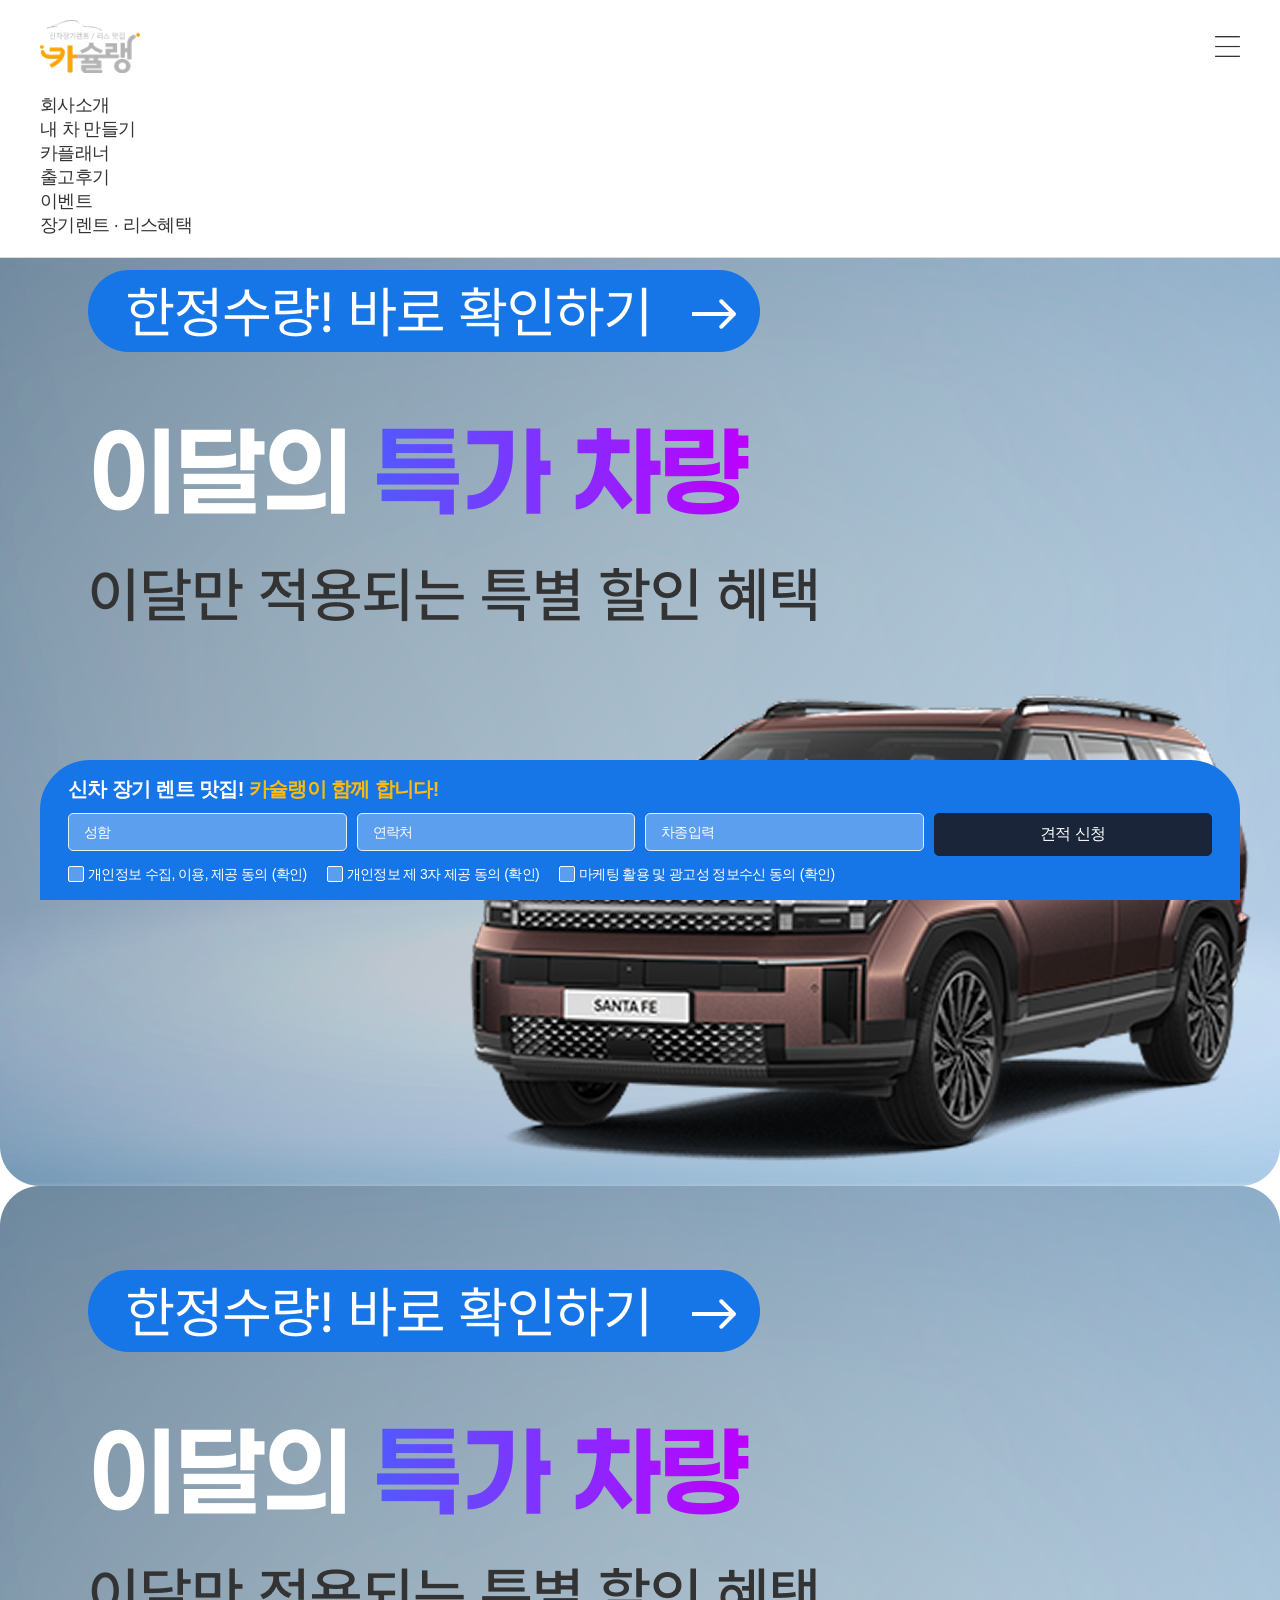
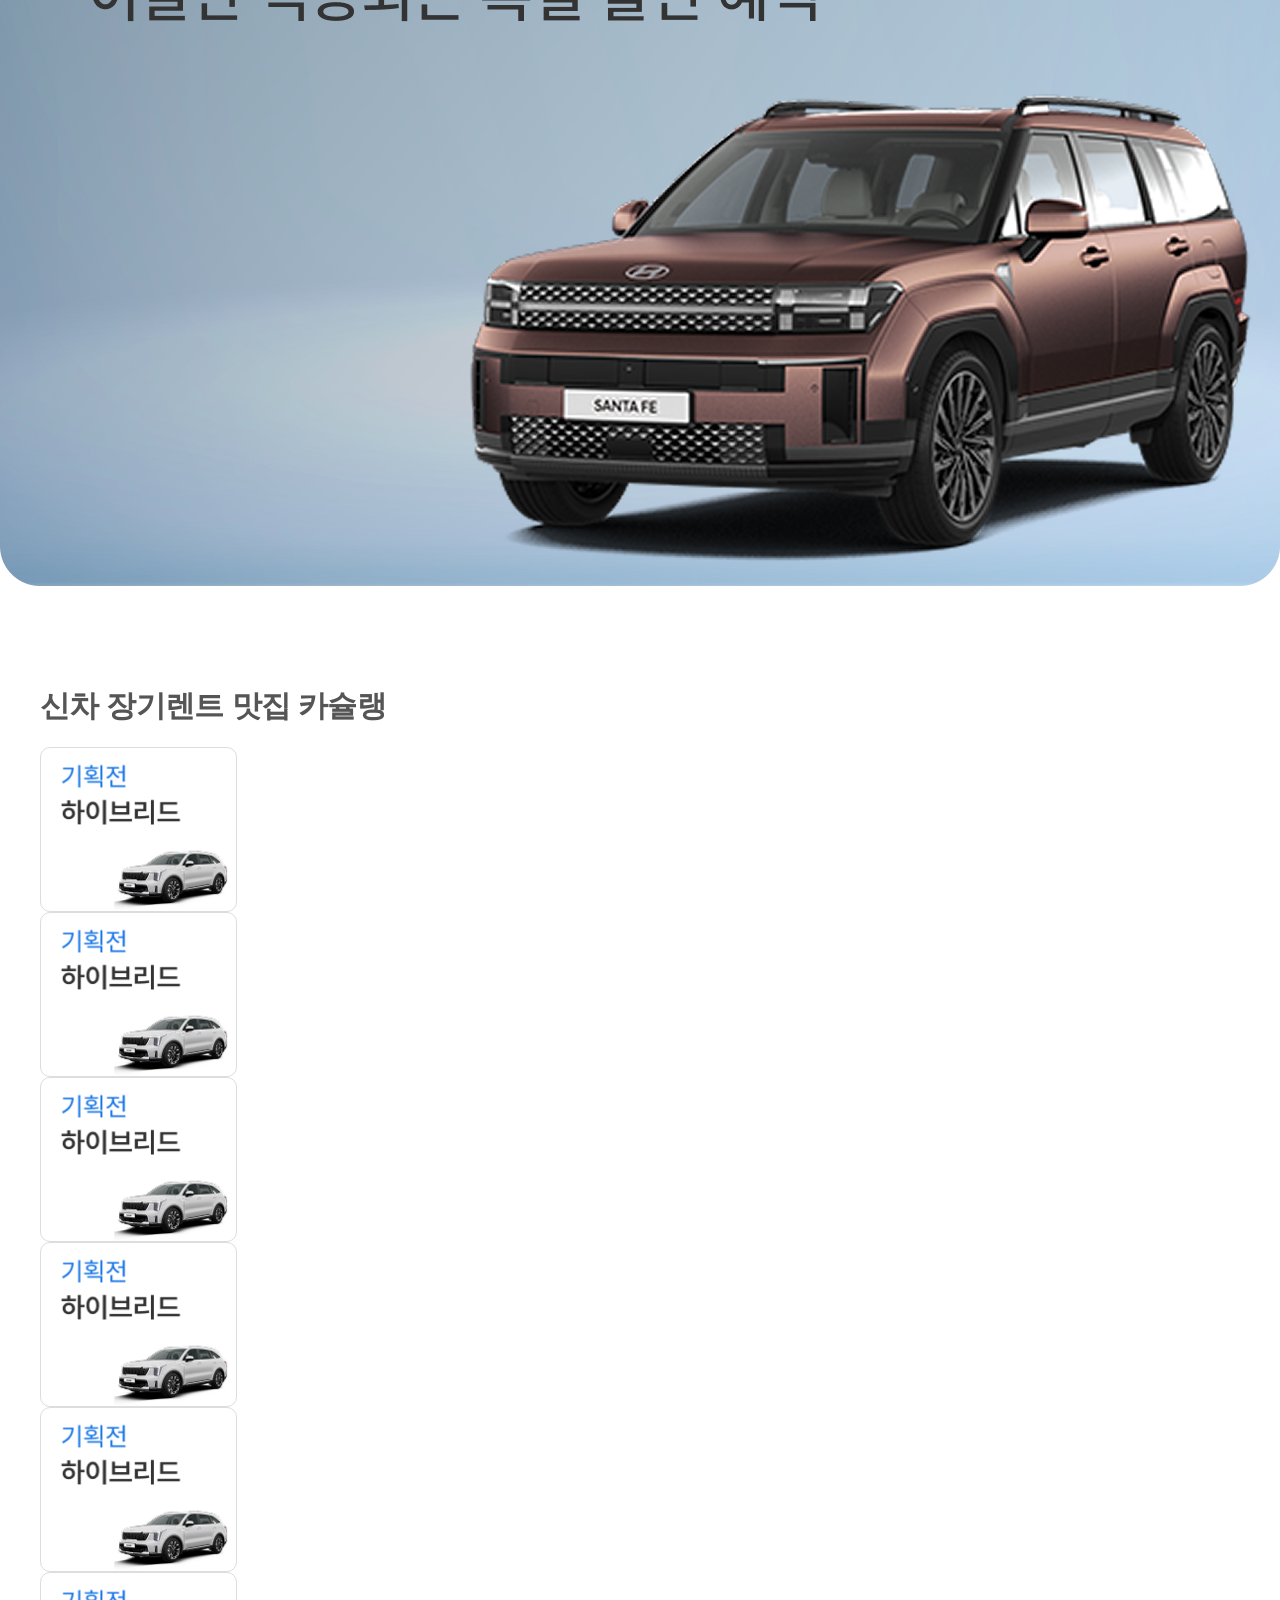
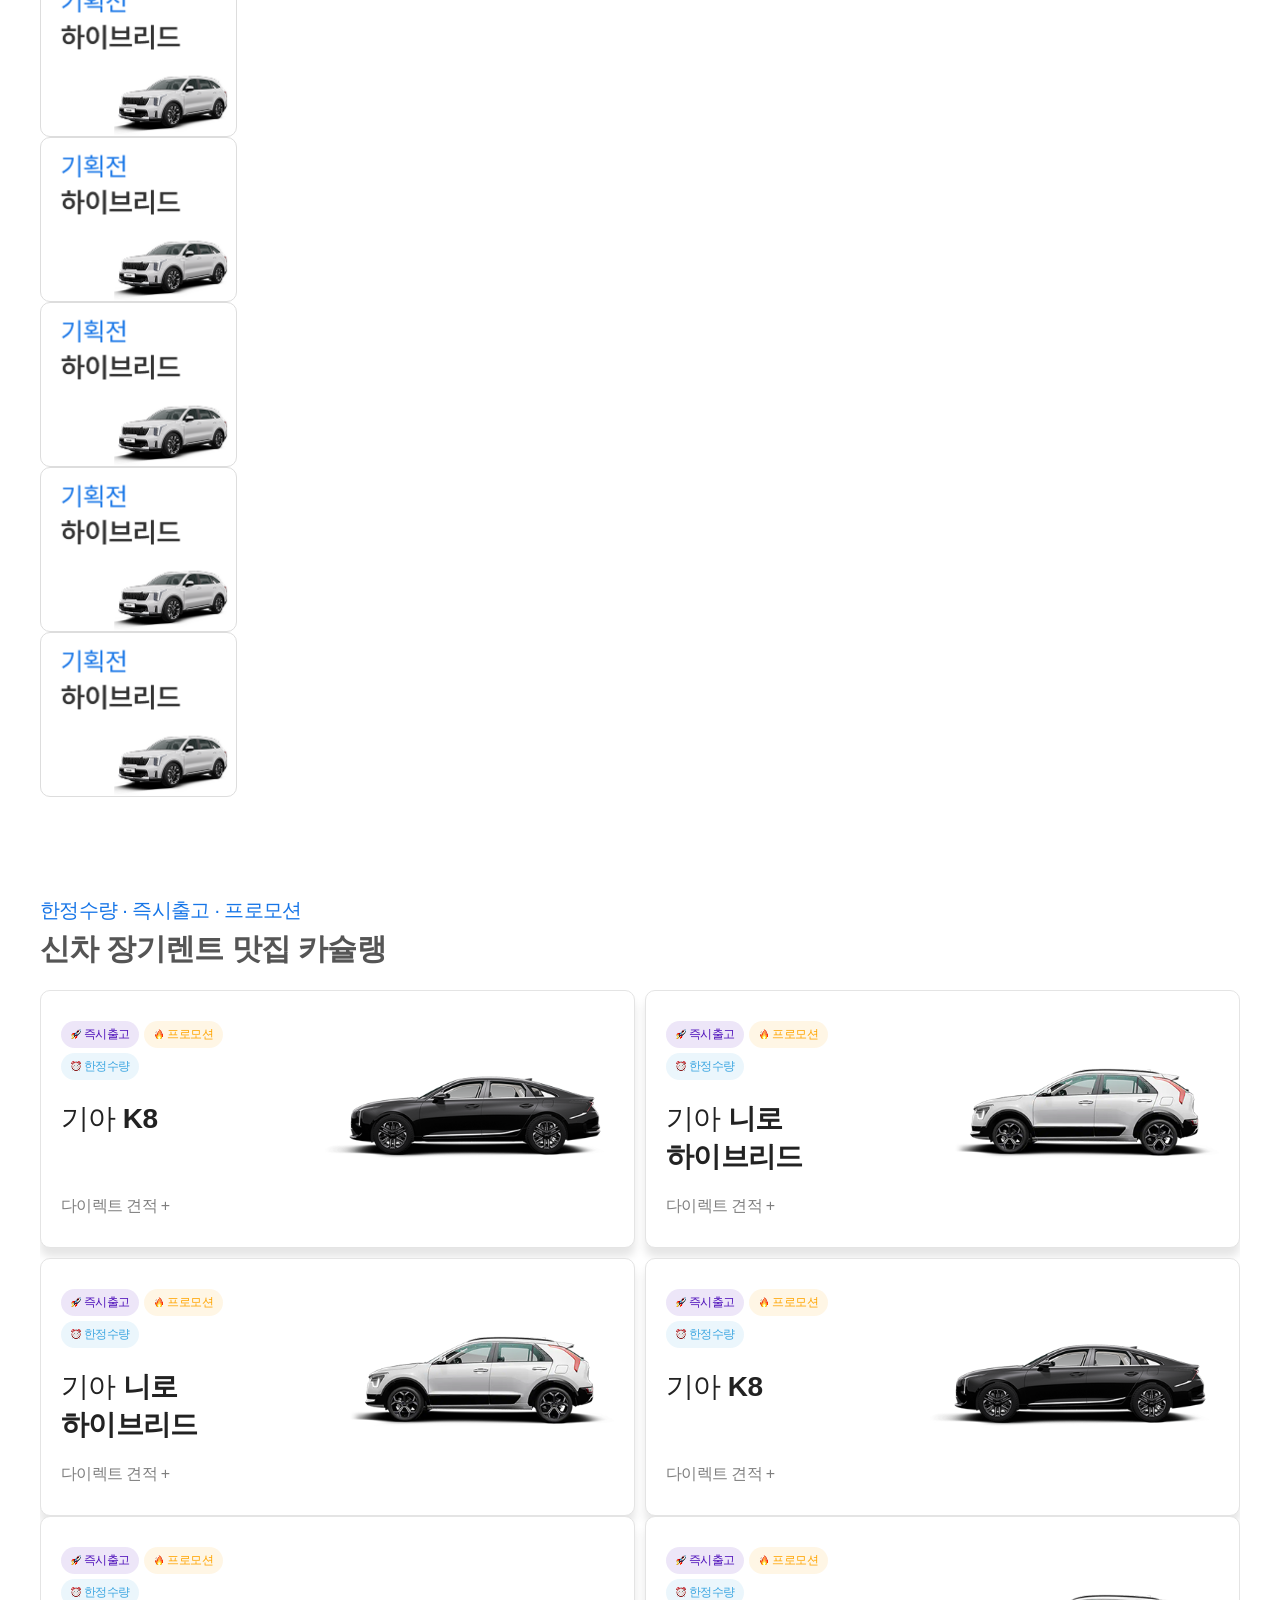
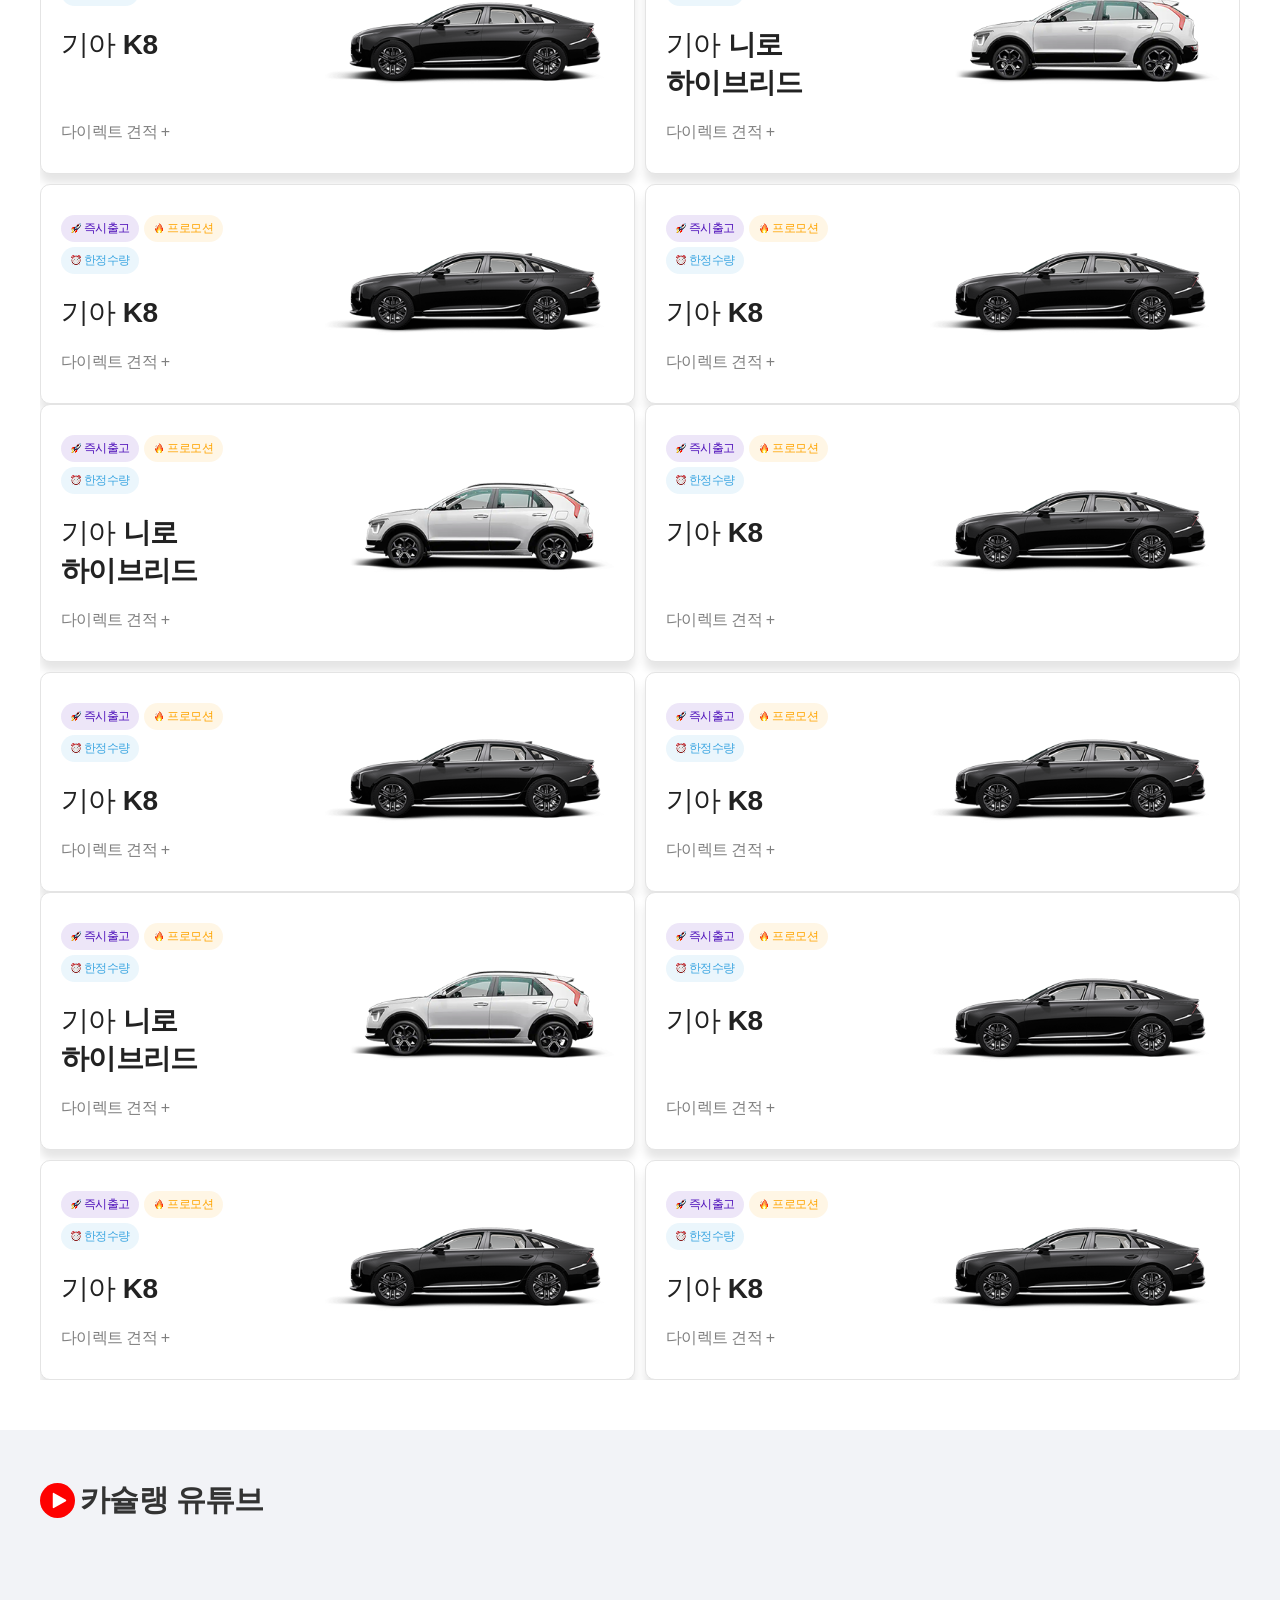
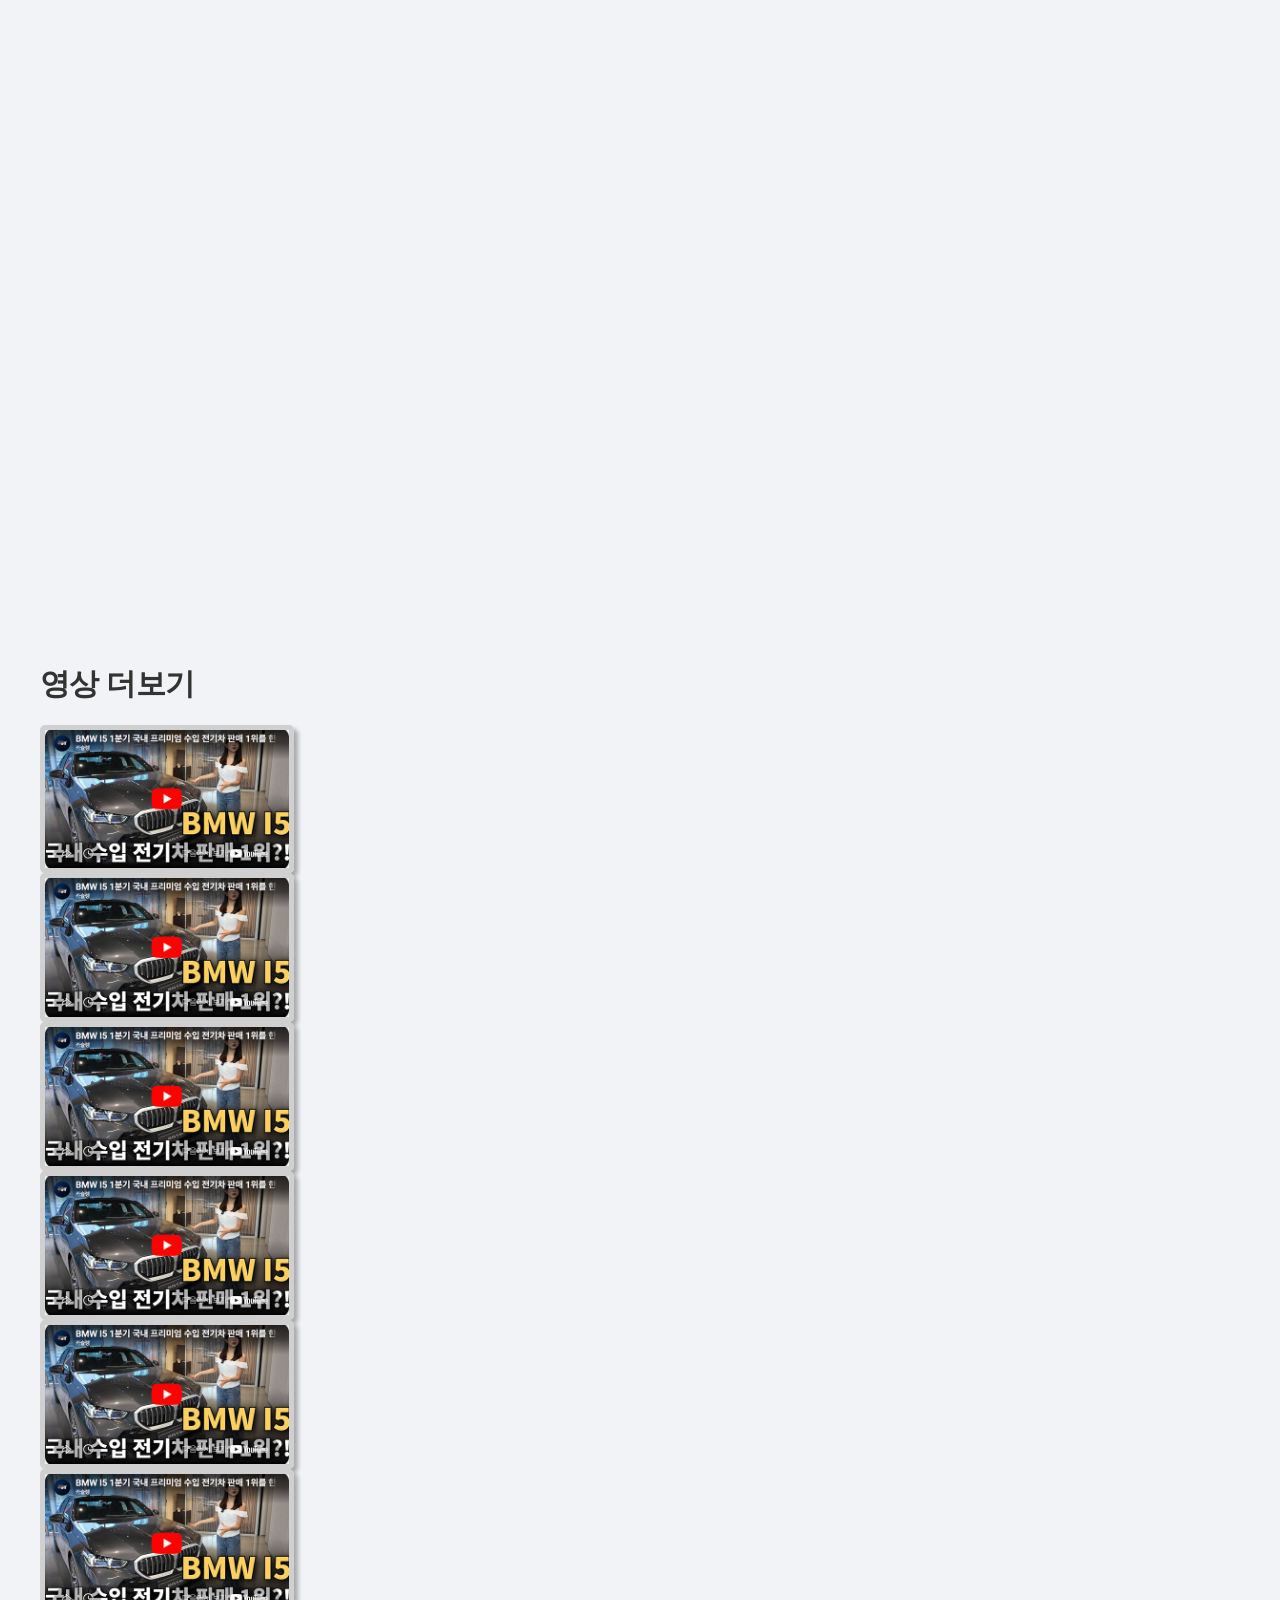
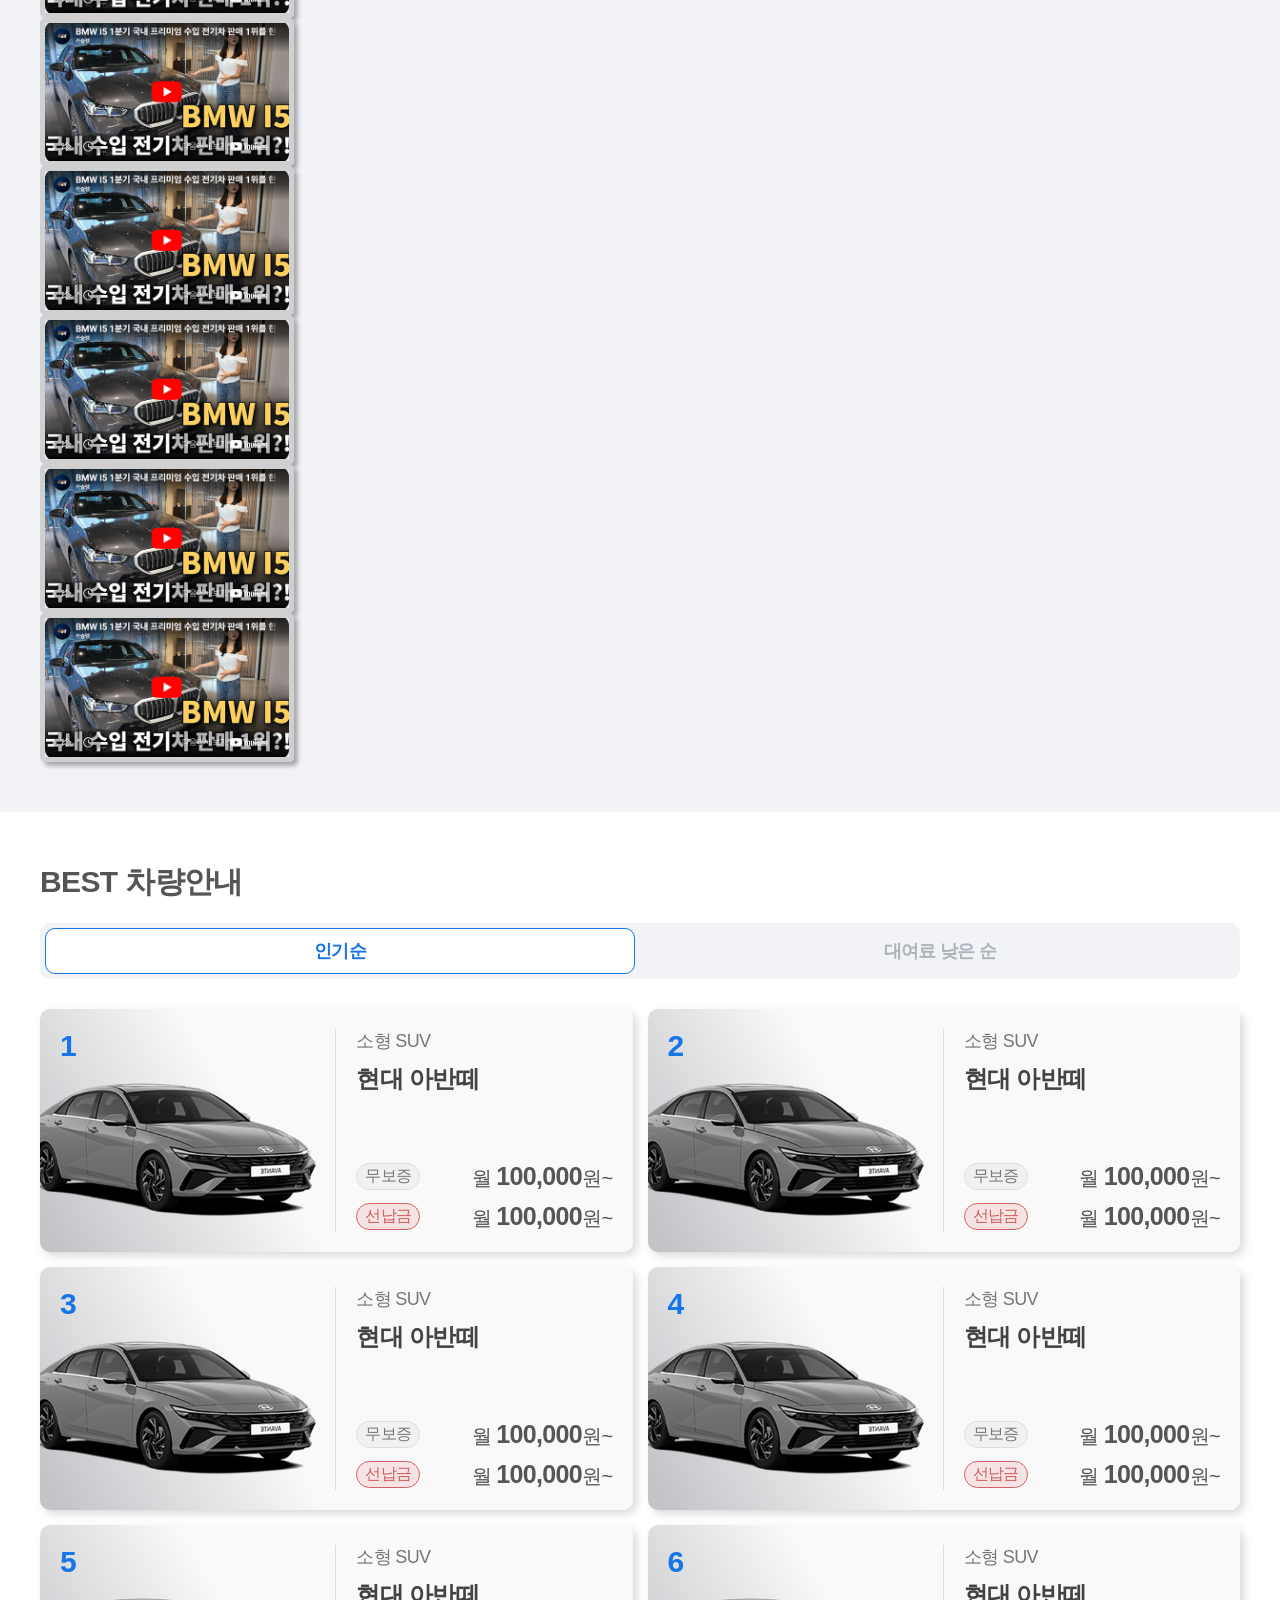
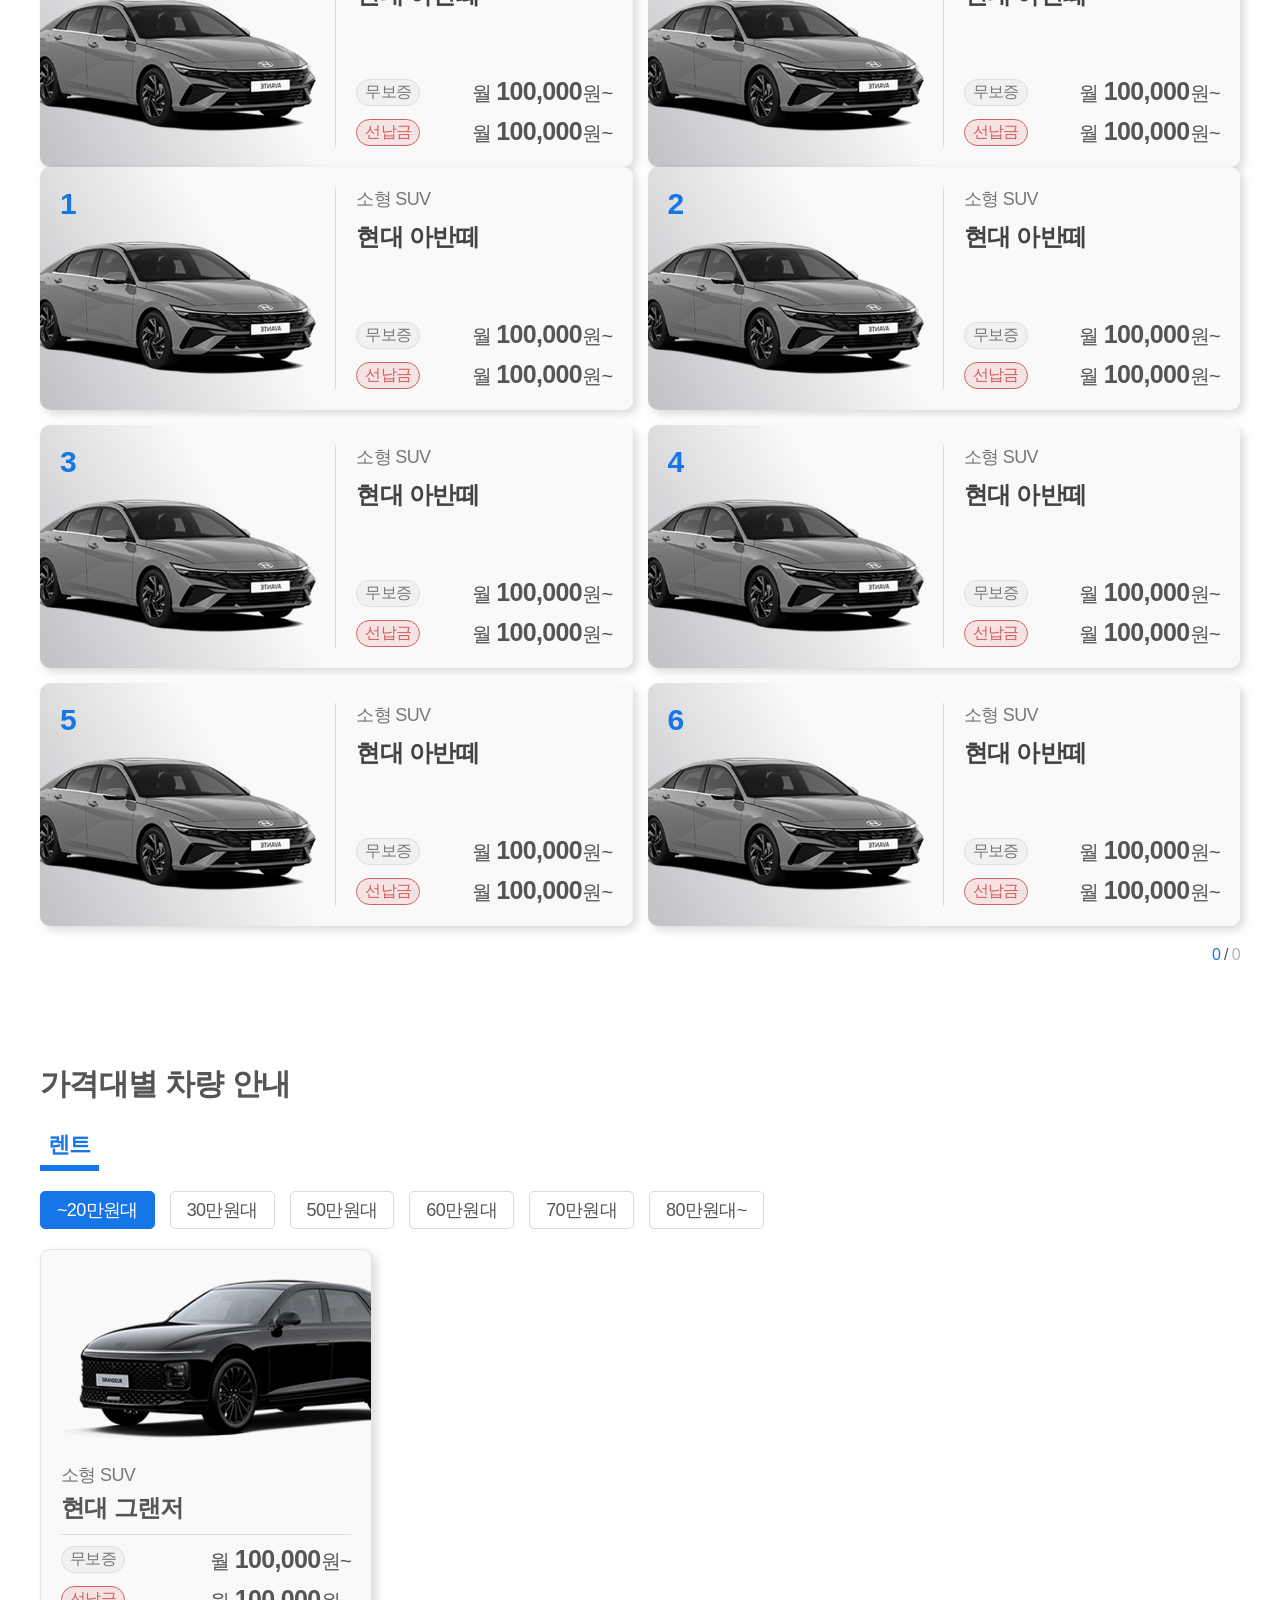
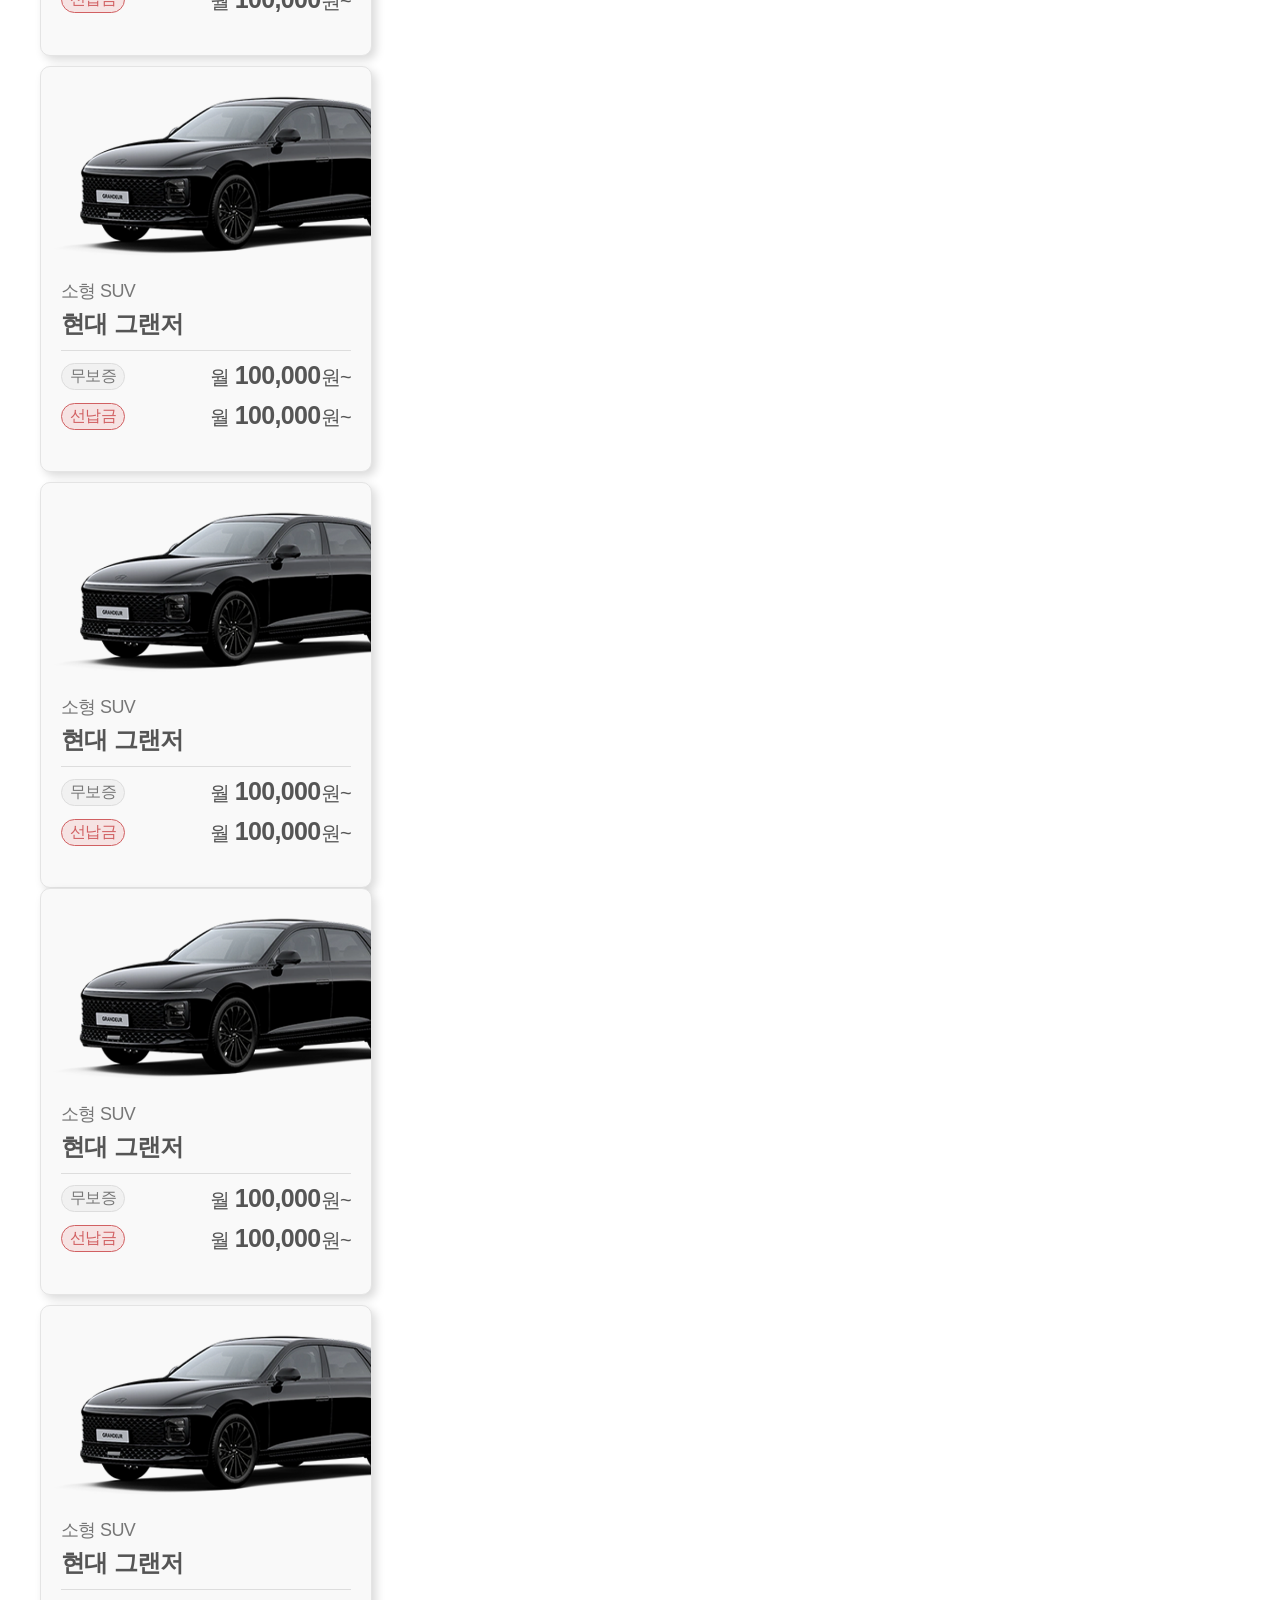
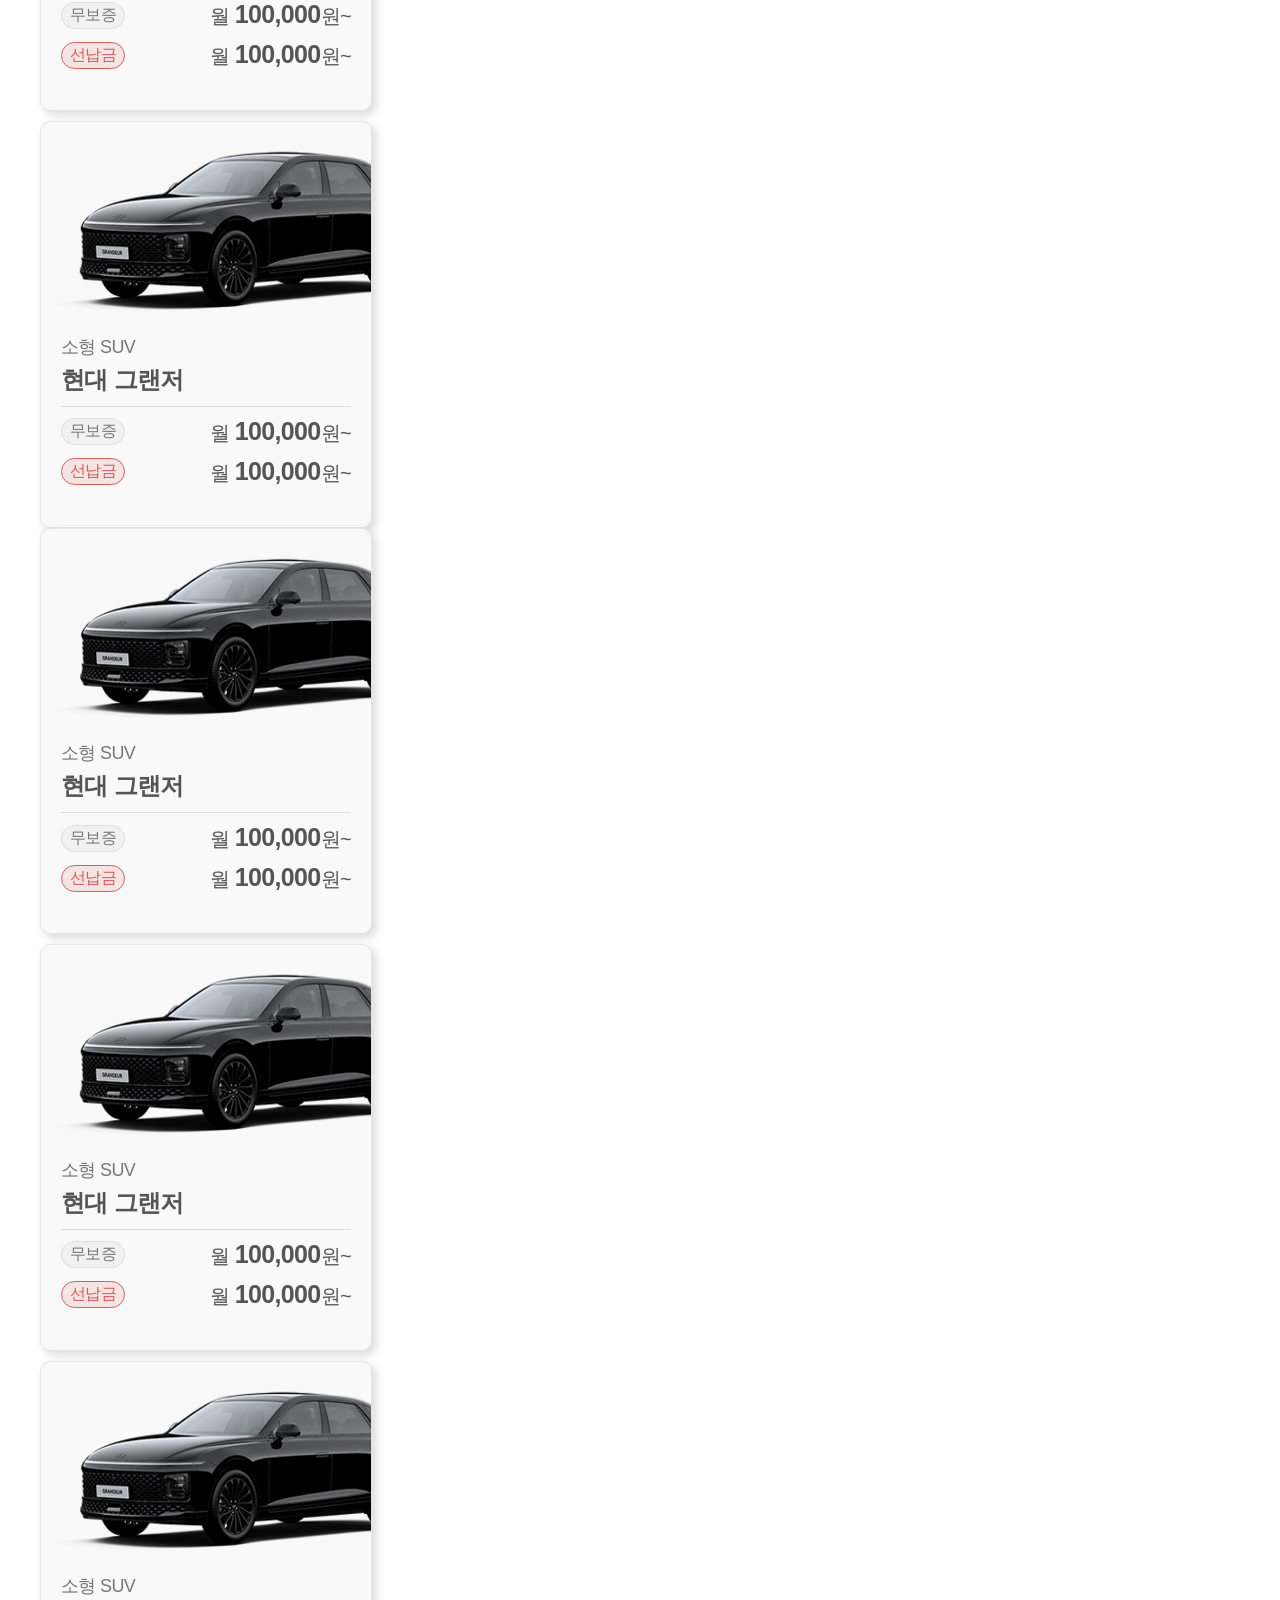
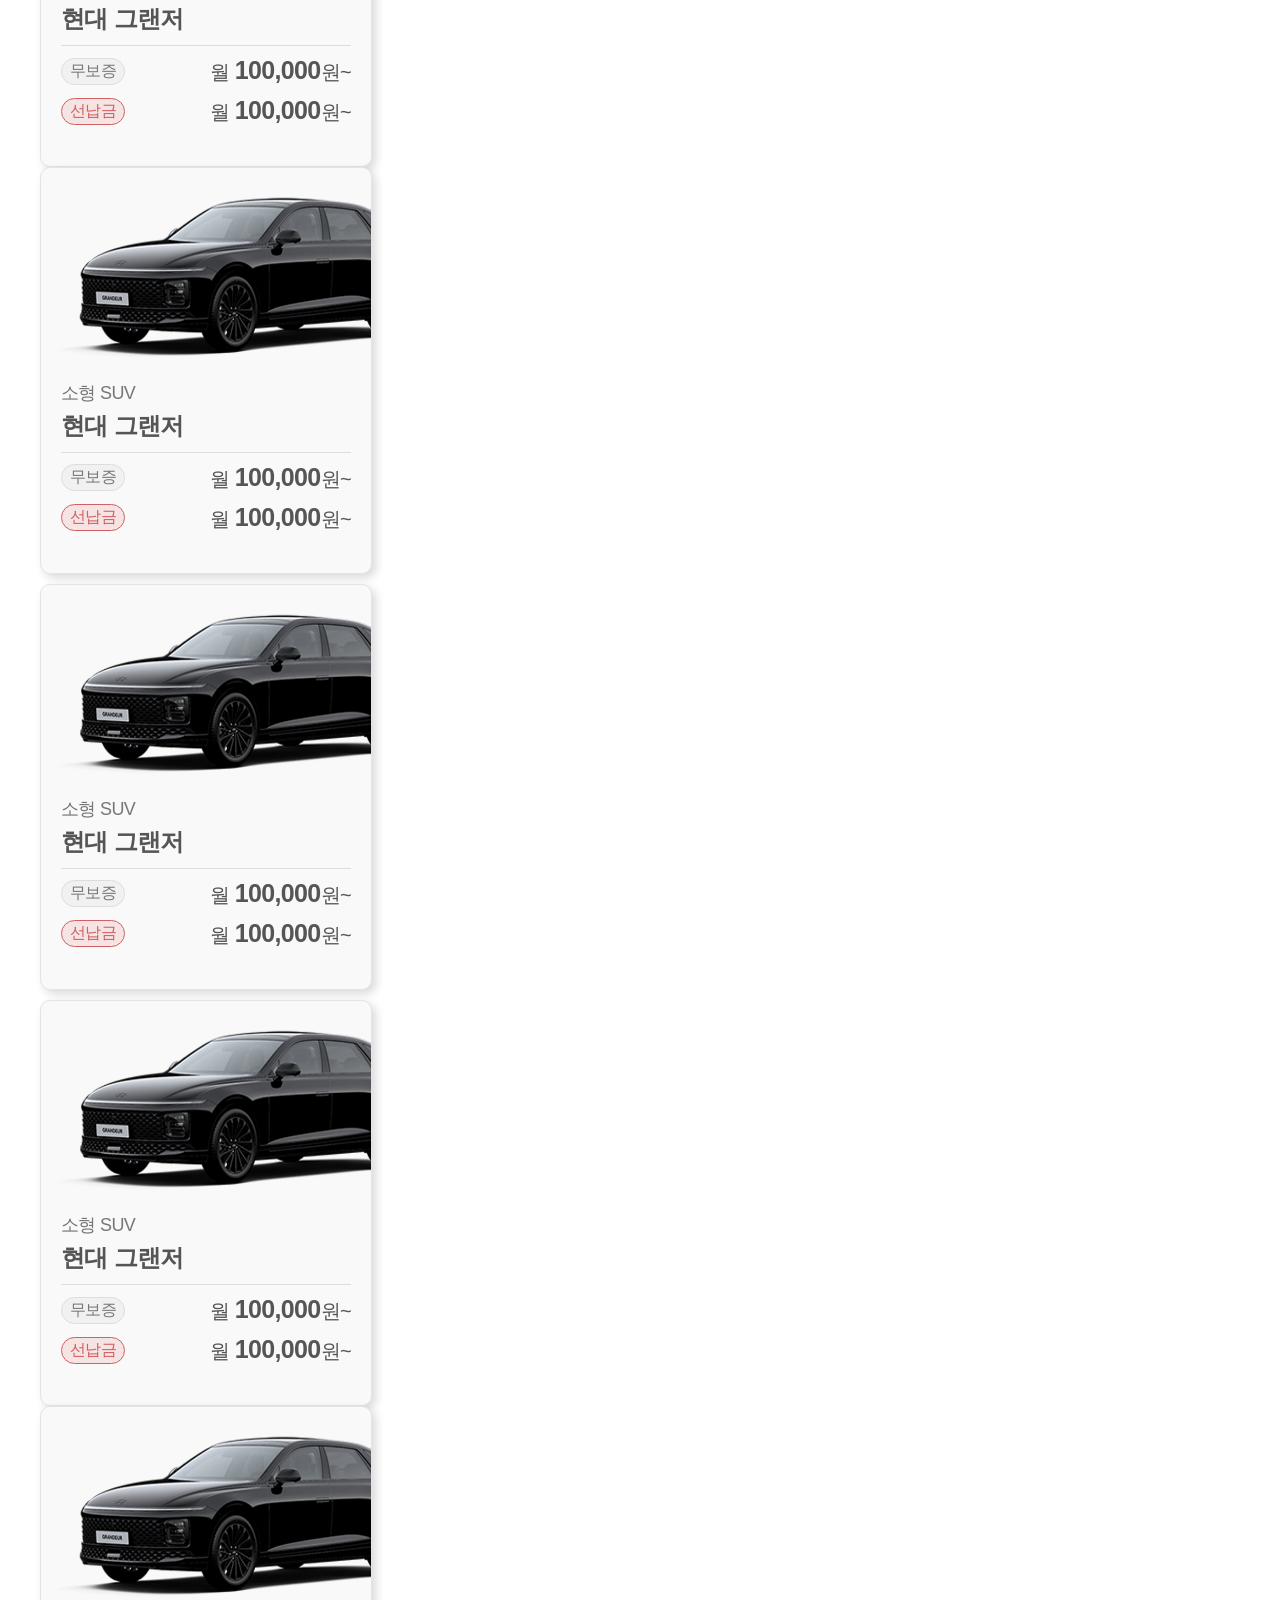
==== commit 41d308da: "퍼블리싱 완료" ====
--- a/index.html
+++ b/index.html
@@ -912,8 +912,8 @@
                                                                     <div class="number">1</div>
                                                                 </div>
                                                                 <div class="right-div">
+                                                                    <div class="sub-text">소형 SUV</div>
                                                                     <div class="car-name">현대 아반떼</div>
-                                                                    <div class="sub-text">소형 SUV</div>
                                                                     <div class="price-div">
                                                                         <div class="label">무보증</div>
                                                                         <div class="price">월 <b>100,000</b>원~</div>
@@ -933,8 +933,8 @@
                                                                     <div class="number">2</div>
                                                                 </div>
                                                                 <div class="right-div">
+                                                                    <div class="sub-text">소형 SUV</div>
                                                                     <div class="car-name">현대 아반떼</div>
-                                                                    <div class="sub-text">소형 SUV</div>
                                                                     <div class="price-div">
                                                                         <div class="label">무보증</div>
                                                                         <div class="price">월 <b>100,000</b>원~</div>
@@ -954,8 +954,8 @@
                                                                     <div class="number">3</div>
                                                                 </div>
                                                                 <div class="right-div">
+                                                                    <div class="sub-text">소형 SUV</div>
                                                                     <div class="car-name">현대 아반떼</div>
-                                                                    <div class="sub-text">소형 SUV</div>
                                                                     <div class="price-div">
                                                                         <div class="label">무보증</div>
                                                                         <div class="price">월 <b>100,000</b>원~</div>
@@ -975,8 +975,8 @@
                                                                     <div class="number">4</div>
                                                                 </div>
                                                                 <div class="right-div">
+                                                                    <div class="sub-text">소형 SUV</div>
                                                                     <div class="car-name">현대 아반떼</div>
-                                                                    <div class="sub-text">소형 SUV</div>
                                                                     <div class="price-div">
                                                                         <div class="label">무보증</div>
                                                                         <div class="price">월 <b>100,000</b>원~</div>
@@ -996,8 +996,8 @@
                                                                     <div class="number">5</div>
                                                                 </div>
                                                                 <div class="right-div">
+                                                                    <div class="sub-text">소형 SUV</div>
                                                                     <div class="car-name">현대 아반떼</div>
-                                                                    <div class="sub-text">소형 SUV</div>
                                                                     <div class="price-div">
                                                                         <div class="label">무보증</div>
                                                                         <div class="price">월 <b>100,000</b>원~</div>
@@ -1017,8 +1017,8 @@
                                                                     <div class="number">6</div>
                                                                 </div>
                                                                 <div class="right-div">
+                                                                    <div class="sub-text">소형 SUV</div>
                                                                     <div class="car-name">현대 아반떼</div>
-                                                                    <div class="sub-text">소형 SUV</div>
                                                                     <div class="price-div">
                                                                         <div class="label">무보증</div>
                                                                         <div class="price">월 <b>100,000</b>원~</div>
@@ -1042,8 +1042,8 @@
                                                                     <div class="number">1</div>
                                                                 </div>
                                                                 <div class="right-div">
+                                                                    <div class="sub-text">소형 SUV</div>
                                                                     <div class="car-name">현대 아반떼</div>
-                                                                    <div class="sub-text">소형 SUV</div>
                                                                     <div class="price-div">
                                                                         <div class="label">무보증</div>
                                                                         <div class="price">월 <b>100,000</b>원~</div>
@@ -1063,8 +1063,8 @@
                                                                     <div class="number">2</div>
                                                                 </div>
                                                                 <div class="right-div">
+                                                                    <div class="sub-text">소형 SUV</div>
                                                                     <div class="car-name">현대 아반떼</div>
-                                                                    <div class="sub-text">소형 SUV</div>
                                                                     <div class="price-div">
                                                                         <div class="label">무보증</div>
                                                                         <div class="price">월 <b>100,000</b>원~</div>
@@ -1084,8 +1084,8 @@
                                                                     <div class="number">3</div>
                                                                 </div>
                                                                 <div class="right-div">
+                                                                    <div class="sub-text">소형 SUV</div>
                                                                     <div class="car-name">현대 아반떼</div>
-                                                                    <div class="sub-text">소형 SUV</div>
                                                                     <div class="price-div">
                                                                         <div class="label">무보증</div>
                                                                         <div class="price">월 <b>100,000</b>원~</div>
@@ -1105,8 +1105,8 @@
                                                                     <div class="number">4</div>
                                                                 </div>
                                                                 <div class="right-div">
+                                                                    <div class="sub-text">소형 SUV</div>
                                                                     <div class="car-name">현대 아반떼</div>
-                                                                    <div class="sub-text">소형 SUV</div>
                                                                     <div class="price-div">
                                                                         <div class="label">무보증</div>
                                                                         <div class="price">월 <b>100,000</b>원~</div>
@@ -1126,8 +1126,8 @@
                                                                     <div class="number">5</div>
                                                                 </div>
                                                                 <div class="right-div">
+                                                                    <div class="sub-text">소형 SUV</div>
                                                                     <div class="car-name">현대 아반떼</div>
-                                                                    <div class="sub-text">소형 SUV</div>
                                                                     <div class="price-div">
                                                                         <div class="label">무보증</div>
                                                                         <div class="price">월 <b>100,000</b>원~</div>
@@ -1147,8 +1147,8 @@
                                                                     <div class="number">6</div>
                                                                 </div>
                                                                 <div class="right-div">
+                                                                    <div class="sub-text">소형 SUV</div>
                                                                     <div class="car-name">현대 아반떼</div>
-                                                                    <div class="sub-text">소형 SUV</div>
                                                                     <div class="price-div">
                                                                         <div class="label">무보증</div>
                                                                         <div class="price">월 <b>100,000</b>원~</div>
@@ -1182,8 +1182,8 @@
                                                                     <div class="number">1</div>
                                                                 </div>
                                                                 <div class="right-div">
+                                                                    <div class="sub-text">소형 SUV</div>
                                                                     <div class="car-name">현대 아반떼 222</div>
-                                                                    <div class="sub-text">소형 SUV</div>
                                                                     <div class="price-div">
                                                                         <div class="label">무보증</div>
                                                                         <div class="price">월 <b>100,000</b>원~</div>
@@ -1203,8 +1203,8 @@
                                                                     <div class="number">2</div>
                                                                 </div>
                                                                 <div class="right-div">
+                                                                    <div class="sub-text">소형 SUV</div>
                                                                     <div class="car-name">현대 아반떼</div>
-                                                                    <div class="sub-text">소형 SUV</div>
                                                                     <div class="price-div">
                                                                         <div class="label">무보증</div>
                                                                         <div class="price">월 <b>100,000</b>원~</div>
@@ -1224,8 +1224,8 @@
                                                                     <div class="number">3</div>
                                                                 </div>
                                                                 <div class="right-div">
+                                                                    <div class="sub-text">소형 SUV</div>
                                                                     <div class="car-name">현대 아반떼</div>
-                                                                    <div class="sub-text">소형 SUV</div>
                                                                     <div class="price-div">
                                                                         <div class="label">무보증</div>
                                                                         <div class="price">월 <b>100,000</b>원~</div>
@@ -1245,8 +1245,8 @@
                                                                     <div class="number">4</div>
                                                                 </div>
                                                                 <div class="right-div">
+                                                                    <div class="sub-text">소형 SUV</div>
                                                                     <div class="car-name">현대 아반떼</div>
-                                                                    <div class="sub-text">소형 SUV</div>
                                                                     <div class="price-div">
                                                                         <div class="label">무보증</div>
                                                                         <div class="price">월 <b>100,000</b>원~</div>
@@ -1266,8 +1266,8 @@
                                                                     <div class="number">5</div>
                                                                 </div>
                                                                 <div class="right-div">
+                                                                    <div class="sub-text">소형 SUV</div>
                                                                     <div class="car-name">현대 아반떼</div>
-                                                                    <div class="sub-text">소형 SUV</div>
                                                                     <div class="price-div">
                                                                         <div class="label">무보증</div>
                                                                         <div class="price">월 <b>100,000</b>원~</div>
@@ -1287,8 +1287,8 @@
                                                                     <div class="number">6</div>
                                                                 </div>
                                                                 <div class="right-div">
+                                                                    <div class="sub-text">소형 SUV</div>
                                                                     <div class="car-name">현대 아반떼</div>
-                                                                    <div class="sub-text">소형 SUV</div>
                                                                     <div class="price-div">
                                                                         <div class="label">무보증</div>
                                                                         <div class="price">월 <b>100,000</b>원~</div>
@@ -1312,8 +1312,8 @@
                                                                     <div class="number">1</div>
                                                                 </div>
                                                                 <div class="right-div">
+                                                                    <div class="sub-text">소형 SUV</div>
                                                                     <div class="car-name">현대 아반떼</div>
-                                                                    <div class="sub-text">소형 SUV</div>
                                                                     <div class="price-div">
                                                                         <div class="label">무보증</div>
                                                                         <div class="price">월 <b>100,000</b>원~</div>
@@ -1333,8 +1333,8 @@
                                                                     <div class="number">2</div>
                                                                 </div>
                                                                 <div class="right-div">
+                                                                    <div class="sub-text">소형 SUV</div>
                                                                     <div class="car-name">현대 아반떼</div>
-                                                                    <div class="sub-text">소형 SUV</div>
                                                                     <div class="price-div">
                                                                         <div class="label">무보증</div>
                                                                         <div class="price">월 <b>100,000</b>원~</div>
@@ -1354,8 +1354,8 @@
                                                                     <div class="number">3</div>
                                                                 </div>
                                                                 <div class="right-div">
+                                                                    <div class="sub-text">소형 SUV</div>
                                                                     <div class="car-name">현대 아반떼</div>
-                                                                    <div class="sub-text">소형 SUV</div>
                                                                     <div class="price-div">
                                                                         <div class="label">무보증</div>
                                                                         <div class="price">월 <b>100,000</b>원~</div>
@@ -1375,8 +1375,8 @@
                                                                     <div class="number">4</div>
                                                                 </div>
                                                                 <div class="right-div">
+                                                                    <div class="sub-text">소형 SUV</div>
                                                                     <div class="car-name">현대 아반떼</div>
-                                                                    <div class="sub-text">소형 SUV</div>
                                                                     <div class="price-div">
                                                                         <div class="label">무보증</div>
                                                                         <div class="price">월 <b>100,000</b>원~</div>
@@ -1396,8 +1396,8 @@
                                                                     <div class="number">5</div>
                                                                 </div>
                                                                 <div class="right-div">
+                                                                    <div class="sub-text">소형 SUV</div>
                                                                     <div class="car-name">현대 아반떼</div>
-                                                                    <div class="sub-text">소형 SUV</div>
                                                                     <div class="price-div">
                                                                         <div class="label">무보증</div>
                                                                         <div class="price">월 <b>100,000</b>원~</div>
@@ -1417,8 +1417,8 @@
                                                                     <div class="number">6</div>
                                                                 </div>
                                                                 <div class="right-div">
+                                                                    <div class="sub-text">소형 SUV</div>
                                                                     <div class="car-name">현대 아반떼</div>
-                                                                    <div class="sub-text">소형 SUV</div>
                                                                     <div class="price-div">
                                                                         <div class="label">무보증</div>
                                                                         <div class="price">월 <b>100,000</b>원~</div>
@@ -1442,8 +1442,8 @@
                                                                     <div class="number">1</div>
                                                                 </div>
                                                                 <div class="right-div">
+                                                                    <div class="sub-text">소형 SUV</div>
                                                                     <div class="car-name">현대 아반떼</div>
-                                                                    <div class="sub-text">소형 SUV</div>
                                                                     <div class="price-div">
                                                                         <div class="label">무보증</div>
                                                                         <div class="price">월 <b>100,000</b>원~</div>
@@ -1463,8 +1463,8 @@
                                                                     <div class="number">2</div>
                                                                 </div>
                                                                 <div class="right-div">
+                                                                    <div class="sub-text">소형 SUV</div>
                                                                     <div class="car-name">현대 아반떼</div>
-                                                                    <div class="sub-text">소형 SUV</div>
                                                                     <div class="price-div">
                                                                         <div class="label">무보증</div>
                                                                         <div class="price">월 <b>100,000</b>원~</div>
@@ -1484,8 +1484,8 @@
                                                                     <div class="number">3</div>
                                                                 </div>
                                                                 <div class="right-div">
+                                                                    <div class="sub-text">소형 SUV</div>
                                                                     <div class="car-name">현대 아반떼</div>
-                                                                    <div class="sub-text">소형 SUV</div>
                                                                     <div class="price-div">
                                                                         <div class="label">무보증</div>
                                                                         <div class="price">월 <b>100,000</b>원~</div>
@@ -1505,8 +1505,8 @@
                                                                     <div class="number">4</div>
                                                                 </div>
                                                                 <div class="right-div">
+                                                                    <div class="sub-text">소형 SUV</div>
                                                                     <div class="car-name">현대 아반떼</div>
-                                                                    <div class="sub-text">소형 SUV</div>
                                                                     <div class="price-div">
                                                                         <div class="label">무보증</div>
                                                                         <div class="price">월 <b>100,000</b>원~</div>
@@ -1526,8 +1526,8 @@
                                                                     <div class="number">5</div>
                                                                 </div>
                                                                 <div class="right-div">
+                                                                    <div class="sub-text">소형 SUV</div>
                                                                     <div class="car-name">현대 아반떼</div>
-                                                                    <div class="sub-text">소형 SUV</div>
                                                                     <div class="price-div">
                                                                         <div class="label">무보증</div>
                                                                         <div class="price">월 <b>100,000</b>원~</div>
@@ -1547,8 +1547,8 @@
                                                                     <div class="number">6</div>
                                                                 </div>
                                                                 <div class="right-div">
+                                                                    <div class="sub-text">소형 SUV</div>
                                                                     <div class="car-name">현대 아반떼</div>
-                                                                    <div class="sub-text">소형 SUV</div>
                                                                     <div class="price-div">
                                                                         <div class="label">무보증</div>
                                                                         <div class="price">월 <b>100,000</b>원~</div>
@@ -1601,46 +1601,46 @@
                                                                 <div class="item">
                                                                     <div class="img-div" style="background-image:url('./img/main/carprice-section/car-example-img.png')"></div>
                                                                     <div class="content-wrap">
-                                                                        <div class="car-name">현대 그랜저</div>
-                                                                        <div class="car-content">소형 SUV</div>
-                                                                        <div class="label-div">
-                                                                            <div class="label">무보증</div>
-                                                                            <div class="price">월 <b>100,000</b>원~</div>
-                                                                        </div>
-                                                                        <div class="label-div">
-                                                                            <div class="label red">선납금</div>
-                                                                            <div class="price">월 <b>100,000</b>원~</div>
-                                                                        </div>
-                                                                    </div>
-                                                                </div>
-                                                            </a>
-                                                        </li>
-                                                        <li>
-                                                            <a href="./car-detail.html">
-                                                                <div class="item">
-                                                                    <div class="img-div" style="background-image:url('./img/main/carprice-section/car-example-img.png')"></div>
-                                                                    <div class="content-wrap">
-                                                                        <div class="car-name">현대 그랜저</div>
-                                                                        <div class="car-content">소형 SUV</div>
-                                                                        <div class="label-div">
-                                                                            <div class="label">무보증</div>
-                                                                            <div class="price">월 <b>100,000</b>원~</div>
-                                                                        </div>
-                                                                        <div class="label-div">
-                                                                            <div class="label red">선납금</div>
-                                                                            <div class="price">월 <b>100,000</b>원~</div>
-                                                                        </div>
-                                                                    </div>
-                                                                </div>
-                                                            </a>
-                                                        </li>
-                                                        <li>
-                                                            <a href="./car-detail.html">
-                                                                <div class="item">
-                                                                    <div class="img-div" style="background-image:url('./img/main/carprice-section/car-example-img.png')"></div>
-                                                                    <div class="content-wrap">
-                                                                        <div class="car-name">현대 그랜저</div>
-                                                                        <div class="car-content">소형 SUV</div>
+                                                                        <div class="car-content">소형 SUV</div>
+                                                                        <div class="car-name">현대 그랜저</div>
+                                                                        <div class="label-div">
+                                                                            <div class="label">무보증</div>
+                                                                            <div class="price">월 <b>100,000</b>원~</div>
+                                                                        </div>
+                                                                        <div class="label-div">
+                                                                            <div class="label red">선납금</div>
+                                                                            <div class="price">월 <b>100,000</b>원~</div>
+                                                                        </div>
+                                                                    </div>
+                                                                </div>
+                                                            </a>
+                                                        </li>
+                                                        <li>
+                                                            <a href="./car-detail.html">
+                                                                <div class="item">
+                                                                    <div class="img-div" style="background-image:url('./img/main/carprice-section/car-example-img.png')"></div>
+                                                                    <div class="content-wrap">
+                                                                        <div class="car-content">소형 SUV</div>
+                                                                        <div class="car-name">현대 그랜저</div>
+                                                                        <div class="label-div">
+                                                                            <div class="label">무보증</div>
+                                                                            <div class="price">월 <b>100,000</b>원~</div>
+                                                                        </div>
+                                                                        <div class="label-div">
+                                                                            <div class="label red">선납금</div>
+                                                                            <div class="price">월 <b>100,000</b>원~</div>
+                                                                        </div>
+                                                                    </div>
+                                                                </div>
+                                                            </a>
+                                                        </li>
+                                                        <li>
+                                                            <a href="./car-detail.html">
+                                                                <div class="item">
+                                                                    <div class="img-div" style="background-image:url('./img/main/carprice-section/car-example-img.png')"></div>
+                                                                    <div class="content-wrap">
+                                                                        <div class="car-content">소형 SUV</div>
+                                                                        <div class="car-name">현대 그랜저</div>
                                                                         <div class="label-div">
                                                                             <div class="label">무보증</div>
                                                                             <div class="price">월 <b>100,000</b>원~</div>
@@ -1662,46 +1662,46 @@
                                                                 <div class="item">
                                                                     <div class="img-div" style="background-image:url('./img/main/carprice-section/car-example-img.png')"></div>
                                                                     <div class="content-wrap">
-                                                                        <div class="car-name">현대 그랜저</div>
-                                                                        <div class="car-content">소형 SUV</div>
-                                                                        <div class="label-div">
-                                                                            <div class="label">무보증</div>
-                                                                            <div class="price">월 <b>100,000</b>원~</div>
-                                                                        </div>
-                                                                        <div class="label-div">
-                                                                            <div class="label red">선납금</div>
-                                                                            <div class="price">월 <b>100,000</b>원~</div>
-                                                                        </div>
-                                                                    </div>
-                                                                </div>
-                                                            </a>
-                                                        </li>
-                                                        <li>
-                                                            <a href="./car-detail.html">
-                                                                <div class="item">
-                                                                    <div class="img-div" style="background-image:url('./img/main/carprice-section/car-example-img.png')"></div>
-                                                                    <div class="content-wrap">
-                                                                        <div class="car-name">현대 그랜저</div>
-                                                                        <div class="car-content">소형 SUV</div>
-                                                                        <div class="label-div">
-                                                                            <div class="label">무보증</div>
-                                                                            <div class="price">월 <b>100,000</b>원~</div>
-                                                                        </div>
-                                                                        <div class="label-div">
-                                                                            <div class="label red">선납금</div>
-                                                                            <div class="price">월 <b>100,000</b>원~</div>
-                                                                        </div>
-                                                                    </div>
-                                                                </div>
-                                                            </a>
-                                                        </li>
-                                                        <li>
-                                                            <a href="./car-detail.html">
-                                                                <div class="item">
-                                                                    <div class="img-div" style="background-image:url('./img/main/carprice-section/car-example-img.png')"></div>
-                                                                    <div class="content-wrap">
-                                                                        <div class="car-name">현대 그랜저</div>
-                                                                        <div class="car-content">소형 SUV</div>
+                                                                        <div class="car-content">소형 SUV</div>
+                                                                        <div class="car-name">현대 그랜저</div>
+                                                                        <div class="label-div">
+                                                                            <div class="label">무보증</div>
+                                                                            <div class="price">월 <b>100,000</b>원~</div>
+                                                                        </div>
+                                                                        <div class="label-div">
+                                                                            <div class="label red">선납금</div>
+                                                                            <div class="price">월 <b>100,000</b>원~</div>
+                                                                        </div>
+                                                                    </div>
+                                                                </div>
+                                                            </a>
+                                                        </li>
+                                                        <li>
+                                                            <a href="./car-detail.html">
+                                                                <div class="item">
+                                                                    <div class="img-div" style="background-image:url('./img/main/carprice-section/car-example-img.png')"></div>
+                                                                    <div class="content-wrap">
+                                                                        <div class="car-content">소형 SUV</div>
+                                                                        <div class="car-name">현대 그랜저</div>
+                                                                        <div class="label-div">
+                                                                            <div class="label">무보증</div>
+                                                                            <div class="price">월 <b>100,000</b>원~</div>
+                                                                        </div>
+                                                                        <div class="label-div">
+                                                                            <div class="label red">선납금</div>
+                                                                            <div class="price">월 <b>100,000</b>원~</div>
+                                                                        </div>
+                                                                    </div>
+                                                                </div>
+                                                            </a>
+                                                        </li>
+                                                        <li>
+                                                            <a href="./car-detail.html">
+                                                                <div class="item">
+                                                                    <div class="img-div" style="background-image:url('./img/main/carprice-section/car-example-img.png')"></div>
+                                                                    <div class="content-wrap">
+                                                                        <div class="car-content">소형 SUV</div>
+                                                                        <div class="car-name">현대 그랜저</div>
                                                                         <div class="label-div">
                                                                             <div class="label">무보증</div>
                                                                             <div class="price">월 <b>100,000</b>원~</div>
@@ -1723,46 +1723,46 @@
                                                                 <div class="item">
                                                                     <div class="img-div" style="background-image:url('./img/main/carprice-section/car-example-img.png')"></div>
                                                                     <div class="content-wrap">
-                                                                        <div class="car-name">현대 그랜저</div>
-                                                                        <div class="car-content">소형 SUV</div>
-                                                                        <div class="label-div">
-                                                                            <div class="label">무보증</div>
-                                                                            <div class="price">월 <b>100,000</b>원~</div>
-                                                                        </div>
-                                                                        <div class="label-div">
-                                                                            <div class="label red">선납금</div>
-                                                                            <div class="price">월 <b>100,000</b>원~</div>
-                                                                        </div>
-                                                                    </div>
-                                                                </div>
-                                                            </a>
-                                                        </li>
-                                                        <li>
-                                                            <a href="./car-detail.html">
-                                                                <div class="item">
-                                                                    <div class="img-div" style="background-image:url('./img/main/carprice-section/car-example-img.png')"></div>
-                                                                    <div class="content-wrap">
-                                                                        <div class="car-name">현대 그랜저</div>
-                                                                        <div class="car-content">소형 SUV</div>
-                                                                        <div class="label-div">
-                                                                            <div class="label">무보증</div>
-                                                                            <div class="price">월 <b>100,000</b>원~</div>
-                                                                        </div>
-                                                                        <div class="label-div">
-                                                                            <div class="label red">선납금</div>
-                                                                            <div class="price">월 <b>100,000</b>원~</div>
-                                                                        </div>
-                                                                    </div>
-                                                                </div>
-                                                            </a>
-                                                        </li>
-                                                        <li>
-                                                            <a href="./car-detail.html">
-                                                                <div class="item">
-                                                                    <div class="img-div" style="background-image:url('./img/main/carprice-section/car-example-img.png')"></div>
-                                                                    <div class="content-wrap">
-                                                                        <div class="car-name">현대 그랜저</div>
-                                                                        <div class="car-content">소형 SUV</div>
+                                                                        <div class="car-content">소형 SUV</div>
+                                                                        <div class="car-name">현대 그랜저</div>
+                                                                        <div class="label-div">
+                                                                            <div class="label">무보증</div>
+                                                                            <div class="price">월 <b>100,000</b>원~</div>
+                                                                        </div>
+                                                                        <div class="label-div">
+                                                                            <div class="label red">선납금</div>
+                                                                            <div class="price">월 <b>100,000</b>원~</div>
+                                                                        </div>
+                                                                    </div>
+                                                                </div>
+                                                            </a>
+                                                        </li>
+                                                        <li>
+                                                            <a href="./car-detail.html">
+                                                                <div class="item">
+                                                                    <div class="img-div" style="background-image:url('./img/main/carprice-section/car-example-img.png')"></div>
+                                                                    <div class="content-wrap">
+                                                                        <div class="car-content">소형 SUV</div>
+                                                                        <div class="car-name">현대 그랜저</div>
+                                                                        <div class="label-div">
+                                                                            <div class="label">무보증</div>
+                                                                            <div class="price">월 <b>100,000</b>원~</div>
+                                                                        </div>
+                                                                        <div class="label-div">
+                                                                            <div class="label red">선납금</div>
+                                                                            <div class="price">월 <b>100,000</b>원~</div>
+                                                                        </div>
+                                                                    </div>
+                                                                </div>
+                                                            </a>
+                                                        </li>
+                                                        <li>
+                                                            <a href="./car-detail.html">
+                                                                <div class="item">
+                                                                    <div class="img-div" style="background-image:url('./img/main/carprice-section/car-example-img.png')"></div>
+                                                                    <div class="content-wrap">
+                                                                        <div class="car-content">소형 SUV</div>
+                                                                        <div class="car-name">현대 그랜저</div>
                                                                         <div class="label-div">
                                                                             <div class="label">무보증</div>
                                                                             <div class="price">월 <b>100,000</b>원~</div>
@@ -1784,46 +1784,46 @@
                                                                 <div class="item">
                                                                     <div class="img-div" style="background-image:url('./img/main/carprice-section/car-example-img.png')"></div>
                                                                     <div class="content-wrap">
-                                                                        <div class="car-name">현대 그랜저</div>
-                                                                        <div class="car-content">소형 SUV</div>
-                                                                        <div class="label-div">
-                                                                            <div class="label">무보증</div>
-                                                                            <div class="price">월 <b>100,000</b>원~</div>
-                                                                        </div>
-                                                                        <div class="label-div">
-                                                                            <div class="label red">선납금</div>
-                                                                            <div class="price">월 <b>100,000</b>원~</div>
-                                                                        </div>
-                                                                    </div>
-                                                                </div>
-                                                            </a>
-                                                        </li>
-                                                        <li>
-                                                            <a href="./car-detail.html">
-                                                                <div class="item">
-                                                                    <div class="img-div" style="background-image:url('./img/main/carprice-section/car-example-img.png')"></div>
-                                                                    <div class="content-wrap">
-                                                                        <div class="car-name">현대 그랜저</div>
-                                                                        <div class="car-content">소형 SUV</div>
-                                                                        <div class="label-div">
-                                                                            <div class="label">무보증</div>
-                                                                            <div class="price">월 <b>100,000</b>원~</div>
-                                                                        </div>
-                                                                        <div class="label-div">
-                                                                            <div class="label red">선납금</div>
-                                                                            <div class="price">월 <b>100,000</b>원~</div>
-                                                                        </div>
-                                                                    </div>
-                                                                </div>
-                                                            </a>
-                                                        </li>
-                                                        <li>
-                                                            <a href="./car-detail.html">
-                                                                <div class="item">
-                                                                    <div class="img-div" style="background-image:url('./img/main/carprice-section/car-example-img.png')"></div>
-                                                                    <div class="content-wrap">
-                                                                        <div class="car-name">현대 그랜저</div>
-                                                                        <div class="car-content">소형 SUV</div>
+                                                                        <div class="car-content">소형 SUV</div>
+                                                                        <div class="car-name">현대 그랜저</div>
+                                                                        <div class="label-div">
+                                                                            <div class="label">무보증</div>
+                                                                            <div class="price">월 <b>100,000</b>원~</div>
+                                                                        </div>
+                                                                        <div class="label-div">
+                                                                            <div class="label red">선납금</div>
+                                                                            <div class="price">월 <b>100,000</b>원~</div>
+                                                                        </div>
+                                                                    </div>
+                                                                </div>
+                                                            </a>
+                                                        </li>
+                                                        <li>
+                                                            <a href="./car-detail.html">
+                                                                <div class="item">
+                                                                    <div class="img-div" style="background-image:url('./img/main/carprice-section/car-example-img.png')"></div>
+                                                                    <div class="content-wrap">
+                                                                        <div class="car-content">소형 SUV</div>
+                                                                        <div class="car-name">현대 그랜저</div>
+                                                                        <div class="label-div">
+                                                                            <div class="label">무보증</div>
+                                                                            <div class="price">월 <b>100,000</b>원~</div>
+                                                                        </div>
+                                                                        <div class="label-div">
+                                                                            <div class="label red">선납금</div>
+                                                                            <div class="price">월 <b>100,000</b>원~</div>
+                                                                        </div>
+                                                                    </div>
+                                                                </div>
+                                                            </a>
+                                                        </li>
+                                                        <li>
+                                                            <a href="./car-detail.html">
+                                                                <div class="item">
+                                                                    <div class="img-div" style="background-image:url('./img/main/carprice-section/car-example-img.png')"></div>
+                                                                    <div class="content-wrap">
+                                                                        <div class="car-content">소형 SUV</div>
+                                                                        <div class="car-name">현대 그랜저</div>
                                                                         <div class="label-div">
                                                                             <div class="label">무보증</div>
                                                                             <div class="price">월 <b>100,000</b>원~</div>
@@ -1845,46 +1845,46 @@
                                                                 <div class="item">
                                                                     <div class="img-div" style="background-image:url('./img/main/carprice-section/car-example-img.png')"></div>
                                                                     <div class="content-wrap">
-                                                                        <div class="car-name">현대 그랜저</div>
-                                                                        <div class="car-content">소형 SUV</div>
-                                                                        <div class="label-div">
-                                                                            <div class="label">무보증</div>
-                                                                            <div class="price">월 <b>100,000</b>원~</div>
-                                                                        </div>
-                                                                        <div class="label-div">
-                                                                            <div class="label red">선납금</div>
-                                                                            <div class="price">월 <b>100,000</b>원~</div>
-                                                                        </div>
-                                                                    </div>
-                                                                </div>
-                                                            </a>
-                                                        </li>
-                                                        <li>
-                                                            <a href="./car-detail.html">
-                                                                <div class="item">
-                                                                    <div class="img-div" style="background-image:url('./img/main/carprice-section/car-example-img.png')"></div>
-                                                                    <div class="content-wrap">
-                                                                        <div class="car-name">현대 그랜저</div>
-                                                                        <div class="car-content">소형 SUV</div>
-                                                                        <div class="label-div">
-                                                                            <div class="label">무보증</div>
-                                                                            <div class="price">월 <b>100,000</b>원~</div>
-                                                                        </div>
-                                                                        <div class="label-div">
-                                                                            <div class="label red">선납금</div>
-                                                                            <div class="price">월 <b>100,000</b>원~</div>
-                                                                        </div>
-                                                                    </div>
-                                                                </div>
-                                                            </a>
-                                                        </li>
-                                                        <li>
-                                                            <a href="./car-detail.html">
-                                                                <div class="item">
-                                                                    <div class="img-div" style="background-image:url('./img/main/carprice-section/car-example-img.png')"></div>
-                                                                    <div class="content-wrap">
-                                                                        <div class="car-name">현대 그랜저</div>
-                                                                        <div class="car-content">소형 SUV</div>
+                                                                        <div class="car-content">소형 SUV</div>
+                                                                        <div class="car-name">현대 그랜저</div>
+                                                                        <div class="label-div">
+                                                                            <div class="label">무보증</div>
+                                                                            <div class="price">월 <b>100,000</b>원~</div>
+                                                                        </div>
+                                                                        <div class="label-div">
+                                                                            <div class="label red">선납금</div>
+                                                                            <div class="price">월 <b>100,000</b>원~</div>
+                                                                        </div>
+                                                                    </div>
+                                                                </div>
+                                                            </a>
+                                                        </li>
+                                                        <li>
+                                                            <a href="./car-detail.html">
+                                                                <div class="item">
+                                                                    <div class="img-div" style="background-image:url('./img/main/carprice-section/car-example-img.png')"></div>
+                                                                    <div class="content-wrap">
+                                                                        <div class="car-content">소형 SUV</div>
+                                                                        <div class="car-name">현대 그랜저</div>
+                                                                        <div class="label-div">
+                                                                            <div class="label">무보증</div>
+                                                                            <div class="price">월 <b>100,000</b>원~</div>
+                                                                        </div>
+                                                                        <div class="label-div">
+                                                                            <div class="label red">선납금</div>
+                                                                            <div class="price">월 <b>100,000</b>원~</div>
+                                                                        </div>
+                                                                    </div>
+                                                                </div>
+                                                            </a>
+                                                        </li>
+                                                        <li>
+                                                            <a href="./car-detail.html">
+                                                                <div class="item">
+                                                                    <div class="img-div" style="background-image:url('./img/main/carprice-section/car-example-img.png')"></div>
+                                                                    <div class="content-wrap">
+                                                                        <div class="car-content">소형 SUV</div>
+                                                                        <div class="car-name">현대 그랜저</div>
                                                                         <div class="label-div">
                                                                             <div class="label">무보증</div>
                                                                             <div class="price">월 <b>100,000</b>원~</div>
@@ -1936,46 +1936,46 @@
                                                                 <div class="item">
                                                                     <div class="img-div" style="background-image:url('./img/main/carprice-section/car-example-img.png')"></div>
                                                                     <div class="content-wrap">
-                                                                        <div class="car-name">현대 그랜저</div>
-                                                                        <div class="car-content">소형 SUV</div>
-                                                                        <div class="label-div">
-                                                                            <div class="label">무보증</div>
-                                                                            <div class="price">월 <b>100,000</b>원~</div>
-                                                                        </div>
-                                                                        <div class="label-div">
-                                                                            <div class="label red">선납금</div>
-                                                                            <div class="price">월 <b>100,000</b>원~</div>
-                                                                        </div>
-                                                                    </div>
-                                                                </div>
-                                                            </a>
-                                                        </li>
-                                                        <li>
-                                                            <a href="./car-detail.html">
-                                                                <div class="item">
-                                                                    <div class="img-div" style="background-image:url('./img/main/carprice-section/car-example-img.png')"></div>
-                                                                    <div class="content-wrap">
-                                                                        <div class="car-name">현대 그랜저</div>
-                                                                        <div class="car-content">소형 SUV</div>
-                                                                        <div class="label-div">
-                                                                            <div class="label">무보증</div>
-                                                                            <div class="price">월 <b>100,000</b>원~</div>
-                                                                        </div>
-                                                                        <div class="label-div">
-                                                                            <div class="label red">선납금</div>
-                                                                            <div class="price">월 <b>100,000</b>원~</div>
-                                                                        </div>
-                                                                    </div>
-                                                                </div>
-                                                            </a>
-                                                        </li>
-                                                        <li>
-                                                            <a href="./car-detail.html">
-                                                                <div class="item">
-                                                                    <div class="img-div" style="background-image:url('./img/main/carprice-section/car-example-img.png')"></div>
-                                                                    <div class="content-wrap">
-                                                                        <div class="car-name">현대 그랜저</div>
-                                                                        <div class="car-content">소형 SUV</div>
+                                                                        <div class="car-content">소형 SUV</div>
+                                                                        <div class="car-name">현대 그랜저</div>
+                                                                        <div class="label-div">
+                                                                            <div class="label">무보증</div>
+                                                                            <div class="price">월 <b>100,000</b>원~</div>
+                                                                        </div>
+                                                                        <div class="label-div">
+                                                                            <div class="label red">선납금</div>
+                                                                            <div class="price">월 <b>100,000</b>원~</div>
+                                                                        </div>
+                                                                    </div>
+                                                                </div>
+                                                            </a>
+                                                        </li>
+                                                        <li>
+                                                            <a href="./car-detail.html">
+                                                                <div class="item">
+                                                                    <div class="img-div" style="background-image:url('./img/main/carprice-section/car-example-img.png')"></div>
+                                                                    <div class="content-wrap">
+                                                                        <div class="car-content">소형 SUV</div>
+                                                                        <div class="car-name">현대 그랜저</div>
+                                                                        <div class="label-div">
+                                                                            <div class="label">무보증</div>
+                                                                            <div class="price">월 <b>100,000</b>원~</div>
+                                                                        </div>
+                                                                        <div class="label-div">
+                                                                            <div class="label red">선납금</div>
+                                                                            <div class="price">월 <b>100,000</b>원~</div>
+                                                                        </div>
+                                                                    </div>
+                                                                </div>
+                                                            </a>
+                                                        </li>
+                                                        <li>
+                                                            <a href="./car-detail.html">
+                                                                <div class="item">
+                                                                    <div class="img-div" style="background-image:url('./img/main/carprice-section/car-example-img.png')"></div>
+                                                                    <div class="content-wrap">
+                                                                        <div class="car-content">소형 SUV</div>
+                                                                        <div class="car-name">현대 그랜저</div>
                                                                         <div class="label-div">
                                                                             <div class="label">무보증</div>
                                                                             <div class="price">월 <b>100,000</b>원~</div>
@@ -1997,46 +1997,46 @@
                                                                 <div class="item">
                                                                     <div class="img-div" style="background-image:url('./img/main/carprice-section/car-example-img.png')"></div>
                                                                     <div class="content-wrap">
-                                                                        <div class="car-name">현대 그랜저</div>
-                                                                        <div class="car-content">소형 SUV</div>
-                                                                        <div class="label-div">
-                                                                            <div class="label">무보증</div>
-                                                                            <div class="price">월 <b>100,000</b>원~</div>
-                                                                        </div>
-                                                                        <div class="label-div">
-                                                                            <div class="label red">선납금</div>
-                                                                            <div class="price">월 <b>100,000</b>원~</div>
-                                                                        </div>
-                                                                    </div>
-                                                                </div>
-                                                            </a>
-                                                        </li>
-                                                        <li>
-                                                            <a href="./car-detail.html">
-                                                                <div class="item">
-                                                                    <div class="img-div" style="background-image:url('./img/main/carprice-section/car-example-img.png')"></div>
-                                                                    <div class="content-wrap">
-                                                                        <div class="car-name">현대 그랜저</div>
-                                                                        <div class="car-content">소형 SUV</div>
-                                                                        <div class="label-div">
-                                                                            <div class="label">무보증</div>
-                                                                            <div class="price">월 <b>100,000</b>원~</div>
-                                                                        </div>
-                                                                        <div class="label-div">
-                                                                            <div class="label red">선납금</div>
-                                                                            <div class="price">월 <b>100,000</b>원~</div>
-                                                                        </div>
-                                                                    </div>
-                                                                </div>
-                                                            </a>
-                                                        </li>
-                                                        <li>
-                                                            <a href="./car-detail.html">
-                                                                <div class="item">
-                                                                    <div class="img-div" style="background-image:url('./img/main/carprice-section/car-example-img.png')"></div>
-                                                                    <div class="content-wrap">
-                                                                        <div class="car-name">현대 그랜저</div>
-                                                                        <div class="car-content">소형 SUV</div>
+                                                                        <div class="car-content">소형 SUV</div>
+                                                                        <div class="car-name">현대 그랜저</div>
+                                                                        <div class="label-div">
+                                                                            <div class="label">무보증</div>
+                                                                            <div class="price">월 <b>100,000</b>원~</div>
+                                                                        </div>
+                                                                        <div class="label-div">
+                                                                            <div class="label red">선납금</div>
+                                                                            <div class="price">월 <b>100,000</b>원~</div>
+                                                                        </div>
+                                                                    </div>
+                                                                </div>
+                                                            </a>
+                                                        </li>
+                                                        <li>
+                                                            <a href="./car-detail.html">
+                                                                <div class="item">
+                                                                    <div class="img-div" style="background-image:url('./img/main/carprice-section/car-example-img.png')"></div>
+                                                                    <div class="content-wrap">
+                                                                        <div class="car-content">소형 SUV</div>
+                                                                        <div class="car-name">현대 그랜저</div>
+                                                                        <div class="label-div">
+                                                                            <div class="label">무보증</div>
+                                                                            <div class="price">월 <b>100,000</b>원~</div>
+                                                                        </div>
+                                                                        <div class="label-div">
+                                                                            <div class="label red">선납금</div>
+                                                                            <div class="price">월 <b>100,000</b>원~</div>
+                                                                        </div>
+                                                                    </div>
+                                                                </div>
+                                                            </a>
+                                                        </li>
+                                                        <li>
+                                                            <a href="./car-detail.html">
+                                                                <div class="item">
+                                                                    <div class="img-div" style="background-image:url('./img/main/carprice-section/car-example-img.png')"></div>
+                                                                    <div class="content-wrap">
+                                                                        <div class="car-content">소형 SUV</div>
+                                                                        <div class="car-name">현대 그랜저</div>
                                                                         <div class="label-div">
                                                                             <div class="label">무보증</div>
                                                                             <div class="price">월 <b>100,000</b>원~</div>
@@ -2058,46 +2058,46 @@
                                                                 <div class="item">
                                                                     <div class="img-div" style="background-image:url('./img/main/carprice-section/car-example-img.png')"></div>
                                                                     <div class="content-wrap">
-                                                                        <div class="car-name">현대 그랜저</div>
-                                                                        <div class="car-content">소형 SUV</div>
-                                                                        <div class="label-div">
-                                                                            <div class="label">무보증</div>
-                                                                            <div class="price">월 <b>100,000</b>원~</div>
-                                                                        </div>
-                                                                        <div class="label-div">
-                                                                            <div class="label red">선납금</div>
-                                                                            <div class="price">월 <b>100,000</b>원~</div>
-                                                                        </div>
-                                                                    </div>
-                                                                </div>
-                                                            </a>
-                                                        </li>
-                                                        <li>
-                                                            <a href="./car-detail.html">
-                                                                <div class="item">
-                                                                    <div class="img-div" style="background-image:url('./img/main/carprice-section/car-example-img.png')"></div>
-                                                                    <div class="content-wrap">
-                                                                        <div class="car-name">현대 그랜저</div>
-                                                                        <div class="car-content">소형 SUV</div>
-                                                                        <div class="label-div">
-                                                                            <div class="label">무보증</div>
-                                                                            <div class="price">월 <b>100,000</b>원~</div>
-                                                                        </div>
-                                                                        <div class="label-div">
-                                                                            <div class="label red">선납금</div>
-                                                                            <div class="price">월 <b>100,000</b>원~</div>
-                                                                        </div>
-                                                                    </div>
-                                                                </div>
-                                                            </a>
-                                                        </li>
-                                                        <li>
-                                                            <a href="./car-detail.html">
-                                                                <div class="item">
-                                                                    <div class="img-div" style="background-image:url('./img/main/carprice-section/car-example-img.png')"></div>
-                                                                    <div class="content-wrap">
-                                                                        <div class="car-name">현대 그랜저</div>
-                                                                        <div class="car-content">소형 SUV</div>
+                                                                        <div class="car-content">소형 SUV</div>
+                                                                        <div class="car-name">현대 그랜저</div>
+                                                                        <div class="label-div">
+                                                                            <div class="label">무보증</div>
+                                                                            <div class="price">월 <b>100,000</b>원~</div>
+                                                                        </div>
+                                                                        <div class="label-div">
+                                                                            <div class="label red">선납금</div>
+                                                                            <div class="price">월 <b>100,000</b>원~</div>
+                                                                        </div>
+                                                                    </div>
+                                                                </div>
+                                                            </a>
+                                                        </li>
+                                                        <li>
+                                                            <a href="./car-detail.html">
+                                                                <div class="item">
+                                                                    <div class="img-div" style="background-image:url('./img/main/carprice-section/car-example-img.png')"></div>
+                                                                    <div class="content-wrap">
+                                                                        <div class="car-content">소형 SUV</div>
+                                                                        <div class="car-name">현대 그랜저</div>
+                                                                        <div class="label-div">
+                                                                            <div class="label">무보증</div>
+                                                                            <div class="price">월 <b>100,000</b>원~</div>
+                                                                        </div>
+                                                                        <div class="label-div">
+                                                                            <div class="label red">선납금</div>
+                                                                            <div class="price">월 <b>100,000</b>원~</div>
+                                                                        </div>
+                                                                    </div>
+                                                                </div>
+                                                            </a>
+                                                        </li>
+                                                        <li>
+                                                            <a href="./car-detail.html">
+                                                                <div class="item">
+                                                                    <div class="img-div" style="background-image:url('./img/main/carprice-section/car-example-img.png')"></div>
+                                                                    <div class="content-wrap">
+                                                                        <div class="car-content">소형 SUV</div>
+                                                                        <div class="car-name">현대 그랜저</div>
                                                                         <div class="label-div">
                                                                             <div class="label">무보증</div>
                                                                             <div class="price">월 <b>100,000</b>원~</div>
@@ -2119,46 +2119,46 @@
                                                                 <div class="item">
                                                                     <div class="img-div" style="background-image:url('./img/main/carprice-section/car-example-img.png')"></div>
                                                                     <div class="content-wrap">
-                                                                        <div class="car-name">현대 그랜저</div>
-                                                                        <div class="car-content">소형 SUV</div>
-                                                                        <div class="label-div">
-                                                                            <div class="label">무보증</div>
-                                                                            <div class="price">월 <b>100,000</b>원~</div>
-                                                                        </div>
-                                                                        <div class="label-div">
-                                                                            <div class="label red">선납금</div>
-                                                                            <div class="price">월 <b>100,000</b>원~</div>
-                                                                        </div>
-                                                                    </div>
-                                                                </div>
-                                                            </a>
-                                                        </li>
-                                                        <li>
-                                                            <a href="./car-detail.html">
-                                                                <div class="item">
-                                                                    <div class="img-div" style="background-image:url('./img/main/carprice-section/car-example-img.png')"></div>
-                                                                    <div class="content-wrap">
-                                                                        <div class="car-name">현대 그랜저</div>
-                                                                        <div class="car-content">소형 SUV</div>
-                                                                        <div class="label-div">
-                                                                            <div class="label">무보증</div>
-                                                                            <div class="price">월 <b>100,000</b>원~</div>
-                                                                        </div>
-                                                                        <div class="label-div">
-                                                                            <div class="label red">선납금</div>
-                                                                            <div class="price">월 <b>100,000</b>원~</div>
-                                                                        </div>
-                                                                    </div>
-                                                                </div>
-                                                            </a>
-                                                        </li>
-                                                        <li>
-                                                            <a href="./car-detail.html">
-                                                                <div class="item">
-                                                                    <div class="img-div" style="background-image:url('./img/main/carprice-section/car-example-img.png')"></div>
-                                                                    <div class="content-wrap">
-                                                                        <div class="car-name">현대 그랜저</div>
-                                                                        <div class="car-content">소형 SUV</div>
+                                                                        <div class="car-content">소형 SUV</div>
+                                                                        <div class="car-name">현대 그랜저</div>
+                                                                        <div class="label-div">
+                                                                            <div class="label">무보증</div>
+                                                                            <div class="price">월 <b>100,000</b>원~</div>
+                                                                        </div>
+                                                                        <div class="label-div">
+                                                                            <div class="label red">선납금</div>
+                                                                            <div class="price">월 <b>100,000</b>원~</div>
+                                                                        </div>
+                                                                    </div>
+                                                                </div>
+                                                            </a>
+                                                        </li>
+                                                        <li>
+                                                            <a href="./car-detail.html">
+                                                                <div class="item">
+                                                                    <div class="img-div" style="background-image:url('./img/main/carprice-section/car-example-img.png')"></div>
+                                                                    <div class="content-wrap">
+                                                                        <div class="car-content">소형 SUV</div>
+                                                                        <div class="car-name">현대 그랜저</div>
+                                                                        <div class="label-div">
+                                                                            <div class="label">무보증</div>
+                                                                            <div class="price">월 <b>100,000</b>원~</div>
+                                                                        </div>
+                                                                        <div class="label-div">
+                                                                            <div class="label red">선납금</div>
+                                                                            <div class="price">월 <b>100,000</b>원~</div>
+                                                                        </div>
+                                                                    </div>
+                                                                </div>
+                                                            </a>
+                                                        </li>
+                                                        <li>
+                                                            <a href="./car-detail.html">
+                                                                <div class="item">
+                                                                    <div class="img-div" style="background-image:url('./img/main/carprice-section/car-example-img.png')"></div>
+                                                                    <div class="content-wrap">
+                                                                        <div class="car-content">소형 SUV</div>
+                                                                        <div class="car-name">현대 그랜저</div>
                                                                         <div class="label-div">
                                                                             <div class="label">무보증</div>
                                                                             <div class="price">월 <b>100,000</b>원~</div>
@@ -2180,46 +2180,46 @@
                                                                 <div class="item">
                                                                     <div class="img-div" style="background-image:url('./img/main/carprice-section/car-example-img.png')"></div>
                                                                     <div class="content-wrap">
-                                                                        <div class="car-name">현대 그랜저</div>
-                                                                        <div class="car-content">소형 SUV</div>
-                                                                        <div class="label-div">
-                                                                            <div class="label">무보증</div>
-                                                                            <div class="price">월 <b>100,000</b>원~</div>
-                                                                        </div>
-                                                                        <div class="label-div">
-                                                                            <div class="label red">선납금</div>
-                                                                            <div class="price">월 <b>100,000</b>원~</div>
-                                                                        </div>
-                                                                    </div>
-                                                                </div>
-                                                            </a>
-                                                        </li>
-                                                        <li>
-                                                            <a href="./car-detail.html">
-                                                                <div class="item">
-                                                                    <div class="img-div" style="background-image:url('./img/main/carprice-section/car-example-img.png')"></div>
-                                                                    <div class="content-wrap">
-                                                                        <div class="car-name">현대 그랜저</div>
-                                                                        <div class="car-content">소형 SUV</div>
-                                                                        <div class="label-div">
-                                                                            <div class="label">무보증</div>
-                                                                            <div class="price">월 <b>100,000</b>원~</div>
-                                                                        </div>
-                                                                        <div class="label-div">
-                                                                            <div class="label red">선납금</div>
-                                                                            <div class="price">월 <b>100,000</b>원~</div>
-                                                                        </div>
-                                                                    </div>
-                                                                </div>
-                                                            </a>
-                                                        </li>
-                                                        <li>
-                                                            <a href="./car-detail.html">
-                                                                <div class="item">
-                                                                    <div class="img-div" style="background-image:url('./img/main/carprice-section/car-example-img.png')"></div>
-                                                                    <div class="content-wrap">
-                                                                        <div class="car-name">현대 그랜저</div>
-                                                                        <div class="car-content">소형 SUV</div>
+                                                                        <div class="car-content">소형 SUV</div>
+                                                                        <div class="car-name">현대 그랜저</div>
+                                                                        <div class="label-div">
+                                                                            <div class="label">무보증</div>
+                                                                            <div class="price">월 <b>100,000</b>원~</div>
+                                                                        </div>
+                                                                        <div class="label-div">
+                                                                            <div class="label red">선납금</div>
+                                                                            <div class="price">월 <b>100,000</b>원~</div>
+                                                                        </div>
+                                                                    </div>
+                                                                </div>
+                                                            </a>
+                                                        </li>
+                                                        <li>
+                                                            <a href="./car-detail.html">
+                                                                <div class="item">
+                                                                    <div class="img-div" style="background-image:url('./img/main/carprice-section/car-example-img.png')"></div>
+                                                                    <div class="content-wrap">
+                                                                        <div class="car-content">소형 SUV</div>
+                                                                        <div class="car-name">현대 그랜저</div>
+                                                                        <div class="label-div">
+                                                                            <div class="label">무보증</div>
+                                                                            <div class="price">월 <b>100,000</b>원~</div>
+                                                                        </div>
+                                                                        <div class="label-div">
+                                                                            <div class="label red">선납금</div>
+                                                                            <div class="price">월 <b>100,000</b>원~</div>
+                                                                        </div>
+                                                                    </div>
+                                                                </div>
+                                                            </a>
+                                                        </li>
+                                                        <li>
+                                                            <a href="./car-detail.html">
+                                                                <div class="item">
+                                                                    <div class="img-div" style="background-image:url('./img/main/carprice-section/car-example-img.png')"></div>
+                                                                    <div class="content-wrap">
+                                                                        <div class="car-content">소형 SUV</div>
+                                                                        <div class="car-name">현대 그랜저</div>
                                                                         <div class="label-div">
                                                                             <div class="label">무보증</div>
                                                                             <div class="price">월 <b>100,000</b>원~</div>
@@ -2276,27 +2276,27 @@
                                                                 <div class="item">
                                                                     <div class="img-div" style="background-image:url('./img/main/carprice-section/car-example-img.png')"></div>
                                                                     <div class="content-wrap">
-                                                                        <div class="car-name">현대 그랜저</div>
-                                                                        <div class="car-content">소형 SUV</div>
-                                                                        <div class="label-div">
-                                                                            <div class="label">무보증</div>
-                                                                            <div class="price">월 <b>100,000</b>원~</div>
-                                                                        </div>
-                                                                        <div class="label-div">
-                                                                            <div class="label red">선납금</div>
-                                                                            <div class="price">월 <b>100,000</b>원~</div>
-                                                                        </div>
-                                                                    </div>
-                                                                </div>
-                                                            </a>
-                                                        </li>
-                                                        <li>
-                                                            <a href="./car-detail.html">
-                                                                <div class="item">
-                                                                    <div class="img-div" style="background-image:url('./img/main/carprice-section/car-example-img.png')"></div>
-                                                                    <div class="content-wrap">
-                                                                        <div class="car-name">현대 그랜저</div>
-                                                                        <div class="car-content">소형 SUV</div>
+                                                                        <div class="car-content">소형 SUV</div>
+                                                                        <div class="car-name">현대 그랜저</div>
+                                                                        <div class="label-div">
+                                                                            <div class="label">무보증</div>
+                                                                            <div class="price">월 <b>100,000</b>원~</div>
+                                                                        </div>
+                                                                        <div class="label-div">
+                                                                            <div class="label red">선납금</div>
+                                                                            <div class="price">월 <b>100,000</b>원~</div>
+                                                                        </div>
+                                                                    </div>
+                                                                </div>
+                                                            </a>
+                                                        </li>
+                                                        <li>
+                                                            <a href="./car-detail.html">
+                                                                <div class="item">
+                                                                    <div class="img-div" style="background-image:url('./img/main/carprice-section/car-example-img.png')"></div>
+                                                                    <div class="content-wrap">
+                                                                        <div class="car-content">소형 SUV</div>
+                                                                        <div class="car-name">현대 그랜저</div>
                                                                         <div class="label-div">
                                                                             <div class="label">무보증</div>
                                                                             <div class="price">월 <b>100,000</b>원~</div>
@@ -2318,46 +2318,46 @@
                                                                 <div class="item">
                                                                     <div class="img-div" style="background-image:url('./img/main/carprice-section/car-example-img.png')"></div>
                                                                     <div class="content-wrap">
-                                                                        <div class="car-name">현대 그랜저</div>
-                                                                        <div class="car-content">소형 SUV</div>
-                                                                        <div class="label-div">
-                                                                            <div class="label">무보증</div>
-                                                                            <div class="price">월 <b>100,000</b>원~</div>
-                                                                        </div>
-                                                                        <div class="label-div">
-                                                                            <div class="label red">선납금</div>
-                                                                            <div class="price">월 <b>100,000</b>원~</div>
-                                                                        </div>
-                                                                    </div>
-                                                                </div>
-                                                            </a>
-                                                        </li>
-                                                        <li>
-                                                            <a href="./car-detail.html">
-                                                                <div class="item">
-                                                                    <div class="img-div" style="background-image:url('./img/main/carprice-section/car-example-img.png')"></div>
-                                                                    <div class="content-wrap">
-                                                                        <div class="car-name">현대 그랜저</div>
-                                                                        <div class="car-content">소형 SUV</div>
-                                                                        <div class="label-div">
-                                                                            <div class="label">무보증</div>
-                                                                            <div class="price">월 <b>100,000</b>원~</div>
-                                                                        </div>
-                                                                        <div class="label-div">
-                                                                            <div class="label red">선납금</div>
-                                                                            <div class="price">월 <b>100,000</b>원~</div>
-                                                                        </div>
-                                                                    </div>
-                                                                </div>
-                                                            </a>
-                                                        </li>
-                                                        <li>
-                                                            <a href="./car-detail.html">
-                                                                <div class="item">
-                                                                    <div class="img-div" style="background-image:url('./img/main/carprice-section/car-example-img.png')"></div>
-                                                                    <div class="content-wrap">
-                                                                        <div class="car-name">현대 그랜저</div>
-                                                                        <div class="car-content">소형 SUV</div>
+                                                                        <div class="car-content">소형 SUV</div>
+                                                                        <div class="car-name">현대 그랜저</div>
+                                                                        <div class="label-div">
+                                                                            <div class="label">무보증</div>
+                                                                            <div class="price">월 <b>100,000</b>원~</div>
+                                                                        </div>
+                                                                        <div class="label-div">
+                                                                            <div class="label red">선납금</div>
+                                                                            <div class="price">월 <b>100,000</b>원~</div>
+                                                                        </div>
+                                                                    </div>
+                                                                </div>
+                                                            </a>
+                                                        </li>
+                                                        <li>
+                                                            <a href="./car-detail.html">
+                                                                <div class="item">
+                                                                    <div class="img-div" style="background-image:url('./img/main/carprice-section/car-example-img.png')"></div>
+                                                                    <div class="content-wrap">
+                                                                        <div class="car-content">소형 SUV</div>
+                                                                        <div class="car-name">현대 그랜저</div>
+                                                                        <div class="label-div">
+                                                                            <div class="label">무보증</div>
+                                                                            <div class="price">월 <b>100,000</b>원~</div>
+                                                                        </div>
+                                                                        <div class="label-div">
+                                                                            <div class="label red">선납금</div>
+                                                                            <div class="price">월 <b>100,000</b>원~</div>
+                                                                        </div>
+                                                                    </div>
+                                                                </div>
+                                                            </a>
+                                                        </li>
+                                                        <li>
+                                                            <a href="./car-detail.html">
+                                                                <div class="item">
+                                                                    <div class="img-div" style="background-image:url('./img/main/carprice-section/car-example-img.png')"></div>
+                                                                    <div class="content-wrap">
+                                                                        <div class="car-content">소형 SUV</div>
+                                                                        <div class="car-name">현대 그랜저</div>
                                                                         <div class="label-div">
                                                                             <div class="label">무보증</div>
                                                                             <div class="price">월 <b>100,000</b>원~</div>
@@ -2379,46 +2379,46 @@
                                                                 <div class="item">
                                                                     <div class="img-div" style="background-image:url('./img/main/carprice-section/car-example-img.png')"></div>
                                                                     <div class="content-wrap">
-                                                                        <div class="car-name">현대 그랜저</div>
-                                                                        <div class="car-content">소형 SUV</div>
-                                                                        <div class="label-div">
-                                                                            <div class="label">무보증</div>
-                                                                            <div class="price">월 <b>100,000</b>원~</div>
-                                                                        </div>
-                                                                        <div class="label-div">
-                                                                            <div class="label red">선납금</div>
-                                                                            <div class="price">월 <b>100,000</b>원~</div>
-                                                                        </div>
-                                                                    </div>
-                                                                </div>
-                                                            </a>
-                                                        </li>
-                                                        <li>
-                                                            <a href="./car-detail.html">
-                                                                <div class="item">
-                                                                    <div class="img-div" style="background-image:url('./img/main/carprice-section/car-example-img.png')"></div>
-                                                                    <div class="content-wrap">
-                                                                        <div class="car-name">현대 그랜저</div>
-                                                                        <div class="car-content">소형 SUV</div>
-                                                                        <div class="label-div">
-                                                                            <div class="label">무보증</div>
-                                                                            <div class="price">월 <b>100,000</b>원~</div>
-                                                                        </div>
-                                                                        <div class="label-div">
-                                                                            <div class="label red">선납금</div>
-                                                                            <div class="price">월 <b>100,000</b>원~</div>
-                                                                        </div>
-                                                                    </div>
-                                                                </div>
-                                                            </a>
-                                                        </li>
-                                                        <li>
-                                                            <a href="./car-detail.html">
-                                                                <div class="item">
-                                                                    <div class="img-div" style="background-image:url('./img/main/carprice-section/car-example-img.png')"></div>
-                                                                    <div class="content-wrap">
-                                                                        <div class="car-name">현대 그랜저</div>
-                                                                        <div class="car-content">소형 SUV</div>
+                                                                        <div class="car-content">소형 SUV</div>
+                                                                        <div class="car-name">현대 그랜저</div>
+                                                                        <div class="label-div">
+                                                                            <div class="label">무보증</div>
+                                                                            <div class="price">월 <b>100,000</b>원~</div>
+                                                                        </div>
+                                                                        <div class="label-div">
+                                                                            <div class="label red">선납금</div>
+                                                                            <div class="price">월 <b>100,000</b>원~</div>
+                                                                        </div>
+                                                                    </div>
+                                                                </div>
+                                                            </a>
+                                                        </li>
+                                                        <li>
+                                                            <a href="./car-detail.html">
+                                                                <div class="item">
+                                                                    <div class="img-div" style="background-image:url('./img/main/carprice-section/car-example-img.png')"></div>
+                                                                    <div class="content-wrap">
+                                                                        <div class="car-content">소형 SUV</div>
+                                                                        <div class="car-name">현대 그랜저</div>
+                                                                        <div class="label-div">
+                                                                            <div class="label">무보증</div>
+                                                                            <div class="price">월 <b>100,000</b>원~</div>
+                                                                        </div>
+                                                                        <div class="label-div">
+                                                                            <div class="label red">선납금</div>
+                                                                            <div class="price">월 <b>100,000</b>원~</div>
+                                                                        </div>
+                                                                    </div>
+                                                                </div>
+                                                            </a>
+                                                        </li>
+                                                        <li>
+                                                            <a href="./car-detail.html">
+                                                                <div class="item">
+                                                                    <div class="img-div" style="background-image:url('./img/main/carprice-section/car-example-img.png')"></div>
+                                                                    <div class="content-wrap">
+                                                                        <div class="car-content">소형 SUV</div>
+                                                                        <div class="car-name">현대 그랜저</div>
                                                                         <div class="label-div">
                                                                             <div class="label">무보증</div>
                                                                             <div class="price">월 <b>100,000</b>원~</div>
@@ -2440,46 +2440,46 @@
                                                                 <div class="item">
                                                                     <div class="img-div" style="background-image:url('./img/main/carprice-section/car-example-img.png')"></div>
                                                                     <div class="content-wrap">
-                                                                        <div class="car-name">현대 그랜저</div>
-                                                                        <div class="car-content">소형 SUV</div>
-                                                                        <div class="label-div">
-                                                                            <div class="label">무보증</div>
-                                                                            <div class="price">월 <b>100,000</b>원~</div>
-                                                                        </div>
-                                                                        <div class="label-div">
-                                                                            <div class="label red">선납금</div>
-                                                                            <div class="price">월 <b>100,000</b>원~</div>
-                                                                        </div>
-                                                                    </div>
-                                                                </div>
-                                                            </a>
-                                                        </li>
-                                                        <li>
-                                                            <a href="./car-detail.html">
-                                                                <div class="item">
-                                                                    <div class="img-div" style="background-image:url('./img/main/carprice-section/car-example-img.png')"></div>
-                                                                    <div class="content-wrap">
-                                                                        <div class="car-name">현대 그랜저</div>
-                                                                        <div class="car-content">소형 SUV</div>
-                                                                        <div class="label-div">
-                                                                            <div class="label">무보증</div>
-                                                                            <div class="price">월 <b>100,000</b>원~</div>
-                                                                        </div>
-                                                                        <div class="label-div">
-                                                                            <div class="label red">선납금</div>
-                                                                            <div class="price">월 <b>100,000</b>원~</div>
-                                                                        </div>
-                                                                    </div>
-                                                                </div>
-                                                            </a>
-                                                        </li>
-                                                        <li>
-                                                            <a href="./car-detail.html">
-                                                                <div class="item">
-                                                                    <div class="img-div" style="background-image:url('./img/main/carprice-section/car-example-img.png')"></div>
-                                                                    <div class="content-wrap">
-                                                                        <div class="car-name">현대 그랜저</div>
-                                                                        <div class="car-content">소형 SUV</div>
+                                                                        <div class="car-content">소형 SUV</div>
+                                                                        <div class="car-name">현대 그랜저</div>
+                                                                        <div class="label-div">
+                                                                            <div class="label">무보증</div>
+                                                                            <div class="price">월 <b>100,000</b>원~</div>
+                                                                        </div>
+                                                                        <div class="label-div">
+                                                                            <div class="label red">선납금</div>
+                                                                            <div class="price">월 <b>100,000</b>원~</div>
+                                                                        </div>
+                                                                    </div>
+                                                                </div>
+                                                            </a>
+                                                        </li>
+                                                        <li>
+                                                            <a href="./car-detail.html">
+                                                                <div class="item">
+                                                                    <div class="img-div" style="background-image:url('./img/main/carprice-section/car-example-img.png')"></div>
+                                                                    <div class="content-wrap">
+                                                                        <div class="car-content">소형 SUV</div>
+                                                                        <div class="car-name">현대 그랜저</div>
+                                                                        <div class="label-div">
+                                                                            <div class="label">무보증</div>
+                                                                            <div class="price">월 <b>100,000</b>원~</div>
+                                                                        </div>
+                                                                        <div class="label-div">
+                                                                            <div class="label red">선납금</div>
+                                                                            <div class="price">월 <b>100,000</b>원~</div>
+                                                                        </div>
+                                                                    </div>
+                                                                </div>
+                                                            </a>
+                                                        </li>
+                                                        <li>
+                                                            <a href="./car-detail.html">
+                                                                <div class="item">
+                                                                    <div class="img-div" style="background-image:url('./img/main/carprice-section/car-example-img.png')"></div>
+                                                                    <div class="content-wrap">
+                                                                        <div class="car-content">소형 SUV</div>
+                                                                        <div class="car-name">현대 그랜저</div>
                                                                         <div class="label-div">
                                                                             <div class="label">무보증</div>
                                                                             <div class="price">월 <b>100,000</b>원~</div>
@@ -2501,46 +2501,46 @@
                                                                 <div class="item">
                                                                     <div class="img-div" style="background-image:url('./img/main/carprice-section/car-example-img.png')"></div>
                                                                     <div class="content-wrap">
-                                                                        <div class="car-name">현대 그랜저</div>
-                                                                        <div class="car-content">소형 SUV</div>
-                                                                        <div class="label-div">
-                                                                            <div class="label">무보증</div>
-                                                                            <div class="price">월 <b>100,000</b>원~</div>
-                                                                        </div>
-                                                                        <div class="label-div">
-                                                                            <div class="label red">선납금</div>
-                                                                            <div class="price">월 <b>100,000</b>원~</div>
-                                                                        </div>
-                                                                    </div>
-                                                                </div>
-                                                            </a>
-                                                        </li>
-                                                        <li>
-                                                            <a href="./car-detail.html">
-                                                                <div class="item">
-                                                                    <div class="img-div" style="background-image:url('./img/main/carprice-section/car-example-img.png')"></div>
-                                                                    <div class="content-wrap">
-                                                                        <div class="car-name">현대 그랜저</div>
-                                                                        <div class="car-content">소형 SUV</div>
-                                                                        <div class="label-div">
-                                                                            <div class="label">무보증</div>
-                                                                            <div class="price">월 <b>100,000</b>원~</div>
-                                                                        </div>
-                                                                        <div class="label-div">
-                                                                            <div class="label red">선납금</div>
-                                                                            <div class="price">월 <b>100,000</b>원~</div>
-                                                                        </div>
-                                                                    </div>
-                                                                </div>
-                                                            </a>
-                                                        </li>
-                                                        <li>
-                                                            <a href="./car-detail.html">
-                                                                <div class="item">
-                                                                    <div class="img-div" style="background-image:url('./img/main/carprice-section/car-example-img.png')"></div>
-                                                                    <div class="content-wrap">
-                                                                        <div class="car-name">현대 그랜저</div>
-                                                                        <div class="car-content">소형 SUV</div>
+                                                                        <div class="car-content">소형 SUV</div>
+                                                                        <div class="car-name">현대 그랜저</div>
+                                                                        <div class="label-div">
+                                                                            <div class="label">무보증</div>
+                                                                            <div class="price">월 <b>100,000</b>원~</div>
+                                                                        </div>
+                                                                        <div class="label-div">
+                                                                            <div class="label red">선납금</div>
+                                                                            <div class="price">월 <b>100,000</b>원~</div>
+                                                                        </div>
+                                                                    </div>
+                                                                </div>
+                                                            </a>
+                                                        </li>
+                                                        <li>
+                                                            <a href="./car-detail.html">
+                                                                <div class="item">
+                                                                    <div class="img-div" style="background-image:url('./img/main/carprice-section/car-example-img.png')"></div>
+                                                                    <div class="content-wrap">
+                                                                        <div class="car-content">소형 SUV</div>
+                                                                        <div class="car-name">현대 그랜저</div>
+                                                                        <div class="label-div">
+                                                                            <div class="label">무보증</div>
+                                                                            <div class="price">월 <b>100,000</b>원~</div>
+                                                                        </div>
+                                                                        <div class="label-div">
+                                                                            <div class="label red">선납금</div>
+                                                                            <div class="price">월 <b>100,000</b>원~</div>
+                                                                        </div>
+                                                                    </div>
+                                                                </div>
+                                                            </a>
+                                                        </li>
+                                                        <li>
+                                                            <a href="./car-detail.html">
+                                                                <div class="item">
+                                                                    <div class="img-div" style="background-image:url('./img/main/carprice-section/car-example-img.png')"></div>
+                                                                    <div class="content-wrap">
+                                                                        <div class="car-content">소형 SUV</div>
+                                                                        <div class="car-name">현대 그랜저</div>
                                                                         <div class="label-div">
                                                                             <div class="label">무보증</div>
                                                                             <div class="price">월 <b>100,000</b>원~</div>
@@ -2770,7 +2770,7 @@
                         <div class="inner">
                             <div class="title-wrap">
                                 <h2 class="main-title">FAQ</h2>
-                                <a href="#" class="more-btn">더 알아보기</a>
+                                <!-- <a href="#" class="more-btn">더 알아보기</a> -->
                             </div>
                             <ul class="faq-list">
                                 <li class="">
--- a/style/style.css
+++ b/style/style.css
@@ -337,8 +337,8 @@
 .main .bestcar-section .tab-content .item-list .item .left-div{ padding: 0 20px; border-right: 1px solid #DDDDDD; background-size: contain; background-repeat: no-repeat; background-position: left bottom; aspect-ratio: 292 / 200; width: 50%;}
 .main .bestcar-section .tab-content .item-list .item .left-div .number{ font-size: 30px; font-weight: 600; color: #1675E7; }
 .main .bestcar-section .tab-content .item-list .item .right-div{ flex-grow: 1; display: flex; flex-direction: column; width:50%; padding: 0 20px; }
-.main .bestcar-section .tab-content .item-list .item .car-name{ color: #434343; font-size: 24px; font-weight: 700; }
-.main .bestcar-section .tab-content .item-list .item .sub-text{ flex-grow: 1; margin-top: 10px; font-size: 18px; color: #777; }
+.main .bestcar-section .tab-content .item-list .item .car-name{ margin-top: 10px; flex-grow: 1; color: #434343; font-size: 24px; font-weight: 700; }
+.main .bestcar-section .tab-content .item-list .item .sub-text{ font-size: 18px; color: #777; }
 .main .bestcar-section .tab-content .item-list .item .price-div{ margin-top: 10px; display: flex; justify-content: space-between; align-items: center; }
 .main .bestcar-section .tab-content .item-list .item .price-div .label{ flex-shrink: 0; background-color: rgba(221, 221, 221, 0.30); padding: 2px 8px; border-radius: 30px; color: #777; border: 1px solid #DDD; }
 .main .bestcar-section .tab-content .item-list .item .price-div .label.red{ background-color: rgba(211, 33, 36, 0.10); border: 1px solid #D16062; color: #D16062; }
@@ -384,8 +384,8 @@
 .main .carprice-section .slide-div .item-list .item{ height: 100%; display: flex; flex-direction: column; padding: 20px 0; max-width: 100%; width: 332px; background-color: #F9F9F9; border-radius: 10px; border: 1px solid #E4E4E4; box-shadow: 4px 4px 10px 0 rgba(0, 0, 0, 0.15) }
 .main .carprice-section .slide-div .item-list .item .img-div{ aspect-ratio: 155 / 81; background-size: cover; background-repeat: no-repeat; background-position: center; }
 .main .carprice-section .slide-div .item-list .item .content-wrap{ padding: 20px; }
-.main .carprice-section .slide-div .item-list .item .car-name{ margin-top: 12px; font-size: 24px; font-weight: 700; }
-.main .carprice-section .slide-div .item-list .item .car-content{ flex-grow: 1; padding-bottom: 10px; border-bottom: 1px solid #DDD; margin-top: 6px; color: #777; font-size: 18px; }
+.main .carprice-section .slide-div .item-list .item .car-name{ padding-bottom: 10px; border-bottom: 1px solid #DDD; flex-grow: 1; margin-top: 5px; font-size: 24px; font-weight: 700; }
+.main .carprice-section .slide-div .item-list .item .car-content{ flex-grow: 1; color: #777; font-size: 18px; }
 .main .carprice-section .slide-div .item-list .item .label-div{ margin-top: 10px; display: flex; align-items: center; justify-content: space-between; gap: 10px; }
 .main .carprice-section .slide-div .item-list .item .label-div .label{ flex-shrink: 0; padding: 2px 8px; border: 1px solid #ddd; background-color: rgba(221, 221, 221, 0.30); border-radius: 30px; color: #777; }
 .main .carprice-section .slide-div .item-list .item .label-div .label.red{ background-color: rgba(211, 33, 36, 0.10); border: 1px solid #D16062; color: #D16062; }
@@ -553,6 +553,36 @@
     .excellence-apply-popup .content-arti .btn-wrap .bottom-btn{ font-size: 16px; }
 }
 
+/* .make-car-result-popup */
+.make-car-result-popup{ transition: opacity .2s, visibility .2s; opacity: 0; visibility: hidden; padding: 20px; flex-direction: column; gap: 10px; position: fixed; z-index: 999; left: 0; top: 0; width: 100%; height: 100%; display: flex; align-items: center; justify-content: center; background: rgba(0, 0, 0, 0.30); }
+.make-car-result-popup.show{ opacity: 1; visibility: visible; }
+.make-car-result-popup .logo{ width: 100px; }
+.make-car-result-popup .content-arti{ position: relative; display: flex; flex-direction:column; align-items: center; width: 100%; max-width: 420px; background-color: #fff; border-radius: 20px; padding: 25px 20px; padding-top: 50px; }
+.make-car-result-popup .content-arti .label-img{ position: absolute; top: -40px; width: 80px; }
+.make-car-result-popup .content-arti .title{ font-weight: 600; font-size: 28px; color: #1675E7; }
+.make-car-result-popup .content-arti .content{ margin-top: 5px; font-size: 18px; }
+.make-car-result-popup .content-arti .form-list{ font-size: 18px; margin-top: 20px; width: 100%; margin-bottom: 20px; }
+.make-car-result-popup .content-arti .form-list > li + li{ margin-top: 10px; } 
+.make-car-result-popup .content-arti .form-list .label{ color: #777;  }
+.make-car-result-popup .content-arti .form-list .ipt-div{ margin-top: 5px; }
+.make-car-result-popup .content-arti .form-list .ipt-div .ipt{ width: 100%; color: #1675E7; background-color: #F2F3F7; border: 1px solid #F2F3F7; border-radius: 10px; }
+.make-car-result-popup .content-arti .form-list .ipt-div .ipt:active,
+.make-car-result-popup .content-arti .form-list .ipt-div .ipt:focus{ color: #1675E7; border-color: #1675E7; }
+.make-car-result-popup .content-arti .form-list .ipt-div .ipt:active:flace-holder,
+.make-car-result-popup .content-arti .form-list .ipt-div .ipt:focus:flace-holder{ color: #1675E7; }
+.make-car-result-popup .content-arti .form-list .ipt-div .ipt:placeholder{ color: #ACB3BA; }
+.make-car-result-popup .content-arti .agreeCheckDiv{ width: 100%; }
+.make-car-result-popup .content-arti .btn-wrap{ margin-top: 20px; width: 100%; display: grid; grid-template-columns: repeat(2,1fr); grid-gap: 10px; }
+.make-car-result-popup .content-arti .btn-wrap .bottom-btn{ background-color: #F2F3F7; border: 1px solid #F2F3F7; border-radius: 5px; color: #7f7f7f; font-size: 18px; padding: 12px 10px; }
+.make-car-result-popup .content-arti .btn-wrap .bottom-btn.apply-btn{ background-color: #1675E7; color: #fff; border-color: #1675E7; }
+
+@media screen and (max-width: 650px) { 
+    .make-car-result-popup .content-arti .title{ font-size: 20px; word-break: keep-all; }
+    .make-car-result-popup .content-arti .content{ font-size: 16px; word-break: keep-all; }
+    .make-car-result-popup .content-arti .form-list{ font-size: 16px; }
+    .make-car-result-popup .content-arti .btn-wrap .bottom-btn{ font-size: 16px; }
+}
+
 /* .floating-apply-section */
 .floating-apply-section{ position: fixed; display: flex; justify-content: center; bottom: 0; height: 0; width: 100%; z-index: 99; }
 .floating-apply-section .content-arti{ position: absolute; width: 720px; max-width: 100%; padding: 16px 28px; background-color: #1675E7; color: #fff; border-radius: 50px 50px 0 0; bottom: 0; }
@@ -997,3 +1027,179 @@
 
 }
 
+/* .sub.make-car */
+.sub.make-car .make-car-section{ padding: 50px 0 100px 0; }
+.sub.make-car .make-car-section .step-list > li{ display: none; }
+.sub.make-car .make-car-section .step-list > li.is-active{ display: block; }
+
+.sub.make-car .make-car-section .pn-btn-wrap{ margin-top: 20px; display: grid; grid-template-columns: repeat(2,1fr); grid-gap: 10px; }
+.sub.make-car .make-car-section .pn-btn-wrap.full{ grid-template-columns: 1fr; }
+.sub.make-car .make-car-section .pn-btn-wrap .pn-btn{ font-size: 18px; border: none; background-color: #F6F6F6; border-radius: 10px; color: #777; font-weight: 600; padding: 15px 10px; }
+.sub.make-car .make-car-section .pn-btn-wrap .pn-btn.next-btn{ background-color: #008BFF; color: #fff; }
+
+@media screen and (max-width: 650px) {
+    .sub.make-car .make-car-section .pn-btn-wrap .pn-btn{ font-size: 16px; }
+}
+
+.sub.make-car .make-car-section .brand-wrap{ position: relative; overflow: hidden; border-radius: 10px; border: 1px solid #ACB3BA;  }
+.sub.make-car .make-car-section .brand-wrap + .brand-wrap{ margin-top:20px; } 
+.sub.make-car .make-car-section .brand-wrap .brand-title{ border-bottom: 1px solid #ACB3BA; background-color: #F2F3F7; text-align: center; font-size: 20px; font-weight: 500; padding: 20px; }
+.sub.make-car .make-car-section .brand-wrap .brand-car-list{ padding: 40px; display: grid; grid-template-columns: repeat(8,1fr); grid-gap: 10px; }
+.sub.make-car .make-car-section .brand-wrap .brand-car-list.car-name-list{ grid-template-columns: repeat(5,1fr); }
+.sub.make-car .make-car-section .brand-wrap .brand-car-list label input[type="radio"]{ display: none; }
+.sub.make-car .make-car-section .brand-wrap .brand-car-list label .item{ cursor: pointer; border-radius: 10px; padding:20px 10px; display: flex; flex-direction: column; align-items: center; justify-content: space-between; text-align: center; } 
+.sub.make-car .make-car-section .brand-wrap .brand-car-list label input[type="radio"]:checked + .item{ background-color: #008BFF; color: #fff; }
+.sub.make-car .make-car-section .brand-wrap .brand-car-list label .item .logo-div{ aspect-ratio: 174/103; width: 80%; background-size: contain; background-repeat: no-repeat; background-position: center; }
+.sub.make-car .make-car-section .brand-wrap .brand-car-list.car-name-list label .item .logo-div{ aspect-ratio: 2/1; width: 100%; }
+/* .sub.make-car .make-car-section .brand-wrap .brand-car-list label input[type="radio"]:checked + .item .logo-div{ filter: brightness(0) invert(1); } */
+.sub.make-car .make-car-section .brand-wrap .brand-car-list label .item .brand-name{ font-size: 18px; margin-top: 5px; }
+.sub.make-car .make-car-section .brand-toggle-wrap .brand-toggle-title{ cursor: pointer; margin-bottom: 20px; display: flex; align-items: center; gap: 10px; font-size: 20px; font-weight: 500; }
+.sub.make-car .make-car-section .brand-toggle-wrap .brand-toggle-title .icon{ transition: transform .3s ease-in-out; width: 20px; }
+.sub.make-car .make-car-section .brand-toggle-wrap.hide .brand-toggle-title .icon{ transform: rotate(180deg); }
+
+@media screen and (max-width: 1250px) {
+    .sub.make-car .make-car-section .brand-wrap .brand-title{ padding: 10px; }
+    .sub.make-car .make-car-section .brand-wrap .brand-car-list{ padding: 15px; grid-template-columns: repeat(6,1fr); }
+    .sub.make-car .make-car-section .brand-wrap .brand-car-list.car-name-list{ grid-template-columns: repeat(4,1fr); }
+}
+@media screen and (max-width: 950px) {
+    .sub.make-car .make-car-section .brand-wrap .brand-car-list{ grid-template-columns: repeat(5,1fr); }
+}
+@media screen and (max-width: 650px) {
+    .sub.make-car .make-car-section .sub-title{ margin-bottom: 20px; }
+    .sub.make-car .make-car-section .brand-wrap .brand-title{ font-size: 17px; } 
+    .sub.make-car .make-car-section .brand-wrap .brand-car-list{ padding: 10px; grid-template-columns: repeat(4,1fr); }
+    .sub.make-car .make-car-section .brand-wrap .brand-car-list.car-name-list{ grid-template-columns: repeat(3,1fr); }
+    .sub.make-car .make-car-section .brand-wrap .brand-car-list label .item{ padding: 15px 10px; }
+    .sub.make-car .make-car-section .brand-wrap .brand-car-list label .item .brand-name{ word-break: keep-all; font-size: 16px; }
+}
+
+.sub.make-car .step3 .text-content-wrap .sub-title{ margin-bottom: 10px; }
+.sub.make-car .step3 .text-content-wrap + .text-content-wrap{ margin-top: 30px; }
+.sub.make-car .step3 .text-content-wrap .choice-content{ font-size: 20px; }
+.sub.make-car .step3 .text-content-wrap .choice-content.margin-top-20{ margin-top: 20px; }
+.sub.make-car .step3 .text-content-wrap .text-label-wrap{ display: flex; flex-wrap: wrap; gap: 10px; }
+.sub.make-car .step3 .text-content-wrap .text-label-wrap label input[type="radio"]{ display: none; }
+.sub.make-car .step3 .text-content-wrap .text-label-wrap label input[type="radio"] + .item{ color: #ACB3BA; font-weight: 500; cursor: pointer; min-width: 100px; border-radius: 5px; padding: 10px 10px; background-color: #F2F3F7; border: 1px solid #F2F3F7; font-size: 18px; }
+.sub.make-car .step3 .text-content-wrap .text-label-wrap label input[type="radio"]:checked + .item{ font-weight: 500; border: 1px solid #008BFF; color: #008BFF; }
+.sub.make-car .step3 .text-content-wrap .text-label-wrap.full { display: grid; grid-template-columns: repeat(1,1fr); gap: 10px; }
+.sub.make-car .step3 .text-content-wrap .text-label-wrap .slide-choice-wrap .model{ display: flex; justify-content: space-between; gap: 10px; }
+.sub.make-car .step3 .text-content-wrap .text-label-wrap .slide-choice-wrap .model .item{ display: flex; align-items: flex-start; gap: 20px; justify-content: space-between; width: 100%; }
+.sub.make-car .step3 .text-content-wrap .text-label-wrap .slide-choice-wrap .model .item .slide-icon{ width: 20px; }
+.sub.make-car .step3 .text-content-wrap .text-label-wrap .slide-choice-wrap .model .item .slide-icon.show{ display: none; }
+.sub.make-car .step3 .text-content-wrap .text-label-wrap .slide-choice-wrap .model input[type="radio"]:checked + .item .slide-icon.show{ display: block; }
+.sub.make-car .step3 .text-content-wrap .text-label-wrap .slide-choice-wrap .model input[type="radio"]:checked + .item .slide-icon.default{ display: none; }
+.sub.make-car .step3 .text-content-wrap .text-label-wrap .slide-choice-wrap .model .item .text-wrap{ flex-grow: 1; display: flex; gap: 10px; align-items: flex-start; justify-content: space-between; }
+.sub.make-car .step3 .text-content-wrap .text-label-wrap .slide-choice-wrap .model .item .text-wrap .price{ flex-shrink: 0; }
+.sub.make-car .step3 .text-content-wrap .text-label-wrap .slide-choice-wrap .model + .sub-list{ display: none; background-color: #F2F3F7; border-radius: 10px; margin-top:10px }
+.sub.make-car .step3 .text-content-wrap .text-label-wrap .slide-choice-wrap .model + .sub-list > li + li{ margin-top: 10px; }
+.sub.make-car .step3 .text-content-wrap .text-label-wrap .slide-choice-wrap .model + .sub-list > li label .item{ gap: 10px; padding-left: 40px; background-image: url('../img/sub/make-car/radio-icon.png'); background-repeat: no-repeat; background-position: left 10px top 10px; background-size: 20px; display: flex; align-items: flex-start; justify-content: space-between; }
+.sub.make-car .step3 .text-content-wrap .text-label-wrap .slide-choice-wrap .model + .sub-list > li label .item .price{ flex-shrink: 0; }
+.sub.make-car .step3 .text-content-wrap .text-label-wrap .slide-choice-wrap .model + .sub-list > li label input[type="radio"]:checked + .item{ background-image: url('../img/sub/make-car/radio-active-icon.png'); }
+
+@media screen and (max-width: 650px) {
+    .sub.make-car .step3 .text-content-wrap .choice-content{ font-size: 16px; }
+    .sub.make-car .step3 .text-content-wrap .text-label-wrap label input[type="radio"] + .item{ font-size: 16px; }
+}
+
+.sub.make-car .step3 .text-content-wrap .carname-content{ margin-top: 20px; font-size: 18px; display: flex; flex-wrap: wrap; gap: 10px; }
+.sub.make-car .step3 .text-content-wrap .carname-content b{ font-weight: 700; margin-right: 20px; }
+.sub.make-car .step3 .text-content-wrap .carname-content .color-name{ color: #777; }
+.sub.make-car .step3 .text-content-wrap .color-check-div{ margin-top: 20px; display: flex; flex-wrap: wrap; gap: 10px; }
+.sub.make-car .step3 .text-content-wrap .color-check-div label input[type="radio"]{ display: none; }
+.sub.make-car .step3 .text-content-wrap .color-check-div label input[type="radio"] + .color-chart{ border: 1px solid #DDD; cursor: pointer; width: 80px; aspect-ratio: 1/1; border-radius: 50%; }
+.sub.make-car .step3 .text-content-wrap .color-check-div label input[type="radio"]:checked + .color-chart{ border: 2px solid #008BFF; }
+
+@media screen and (max-width: 650px) {
+    .sub.make-car .step3 .text-content-wrap .carname-content{ font-size: 16px; }
+    .sub.make-car .step3 .text-content-wrap .color-check-div label input[type="radio"] + .color-chart{ width: 50px; }
+}
+
+.sub.make-car .step3 .text-content-wrap .text-label-wrap label.option-label input[type="radio"] + .item{ display: flex; align-items: flex-start; justify-content: space-between; gap: 20px; }
+.sub.make-car .step3 .text-content-wrap .text-label-wrap label.option-label input[type="radio"] + .item .price{ flex-shrink: 0; }
+
+
+.sub.make-car .step3 .text-content-wrap .text-label-wrap.grid-2{ display: grid; grid-template-columns: repeat(2,1fr); gap: 10px; }
+.sub.make-car .step3 .text-content-wrap .text-label-wrap.grid-3{ margin-top: 10px; display: grid; grid-template-columns: repeat(3,1fr); gap: 10px; }
+
+.sub.make-car .result-title{ margin-bottom: 10px; }
+.sub.make-car .result-content{ font-size: 20px; }
+.sub.make-car .result-img{ aspect-ratio: 383/173; background-size: cover; background-repeat: no-repeat; background-position: center; display: block; margin: 20px auto; max-width: 80%;  }
+.sub.make-car .gray-box{ background-color: #F2F3F7; height: 10px; }
+.sub.make-car .result-content-box{ padding: 20px 0; }
+.sub.make-car .result-content-box .title-wrap{ margin-bottom: 20px; display: flex; align-items: center; gap: 10px; justify-content: space-between; }
+.sub.make-car .result-content-box .title-wrap .sub-title{ margin-bottom: 0; }
+.sub.make-car .result-content-box .title-wrap .price{ flex-shrink: 0; font-size: 20px; font-weight: 600; }
+.sub.make-car .result-content-box .content-list > li{ display: flex; align-items: flex-start; gap: 10px; font-size: 18px; }
+.sub.make-car .result-content-box .content-list > li + li{ margin-top: 10px; }
+.sub.make-car .result-content-box .content-list > li .label{ color: #555; width: 100px; flex-shrink: 0; }
+.sub.make-car .result-content-box .content-list > li .content{ line-height: 1.5em; flex-grow: 1; } 
+.sub.make-car .result-content-box .content-list > li .price-box{ width: 100%; flex-shrink: 0; display: flex; gap: 10px; justify-content: space-between; }
+.sub.make-car .result-content-box .content-list > li .price-box .price{ flex-shrink: 0; }
+
+.sub.make-car .result-content-box .result-color-text{ margin-bottom: 40px; display: flex; align-items: center; gap: 10px; justify-content: space-between; margin-top: 10px; font-size: 18px; }
+.sub.make-car .result-content-box .result-color-text .color-wrap{ display: flex; align-items: center; gap: 10px; }
+.sub.make-car .result-content-box .result-color-text .color-div{ width: 30px; height: 30px; border-radius: 50%; flex-shrink: 0; }
+.sub.make-car .result-content-box .result-color-text .price{ flex-shrink: 0; }
+
+
+@media screen and (max-width: 650px) {
+    .sub.make-car .result-content-box .content-list{ font-size: 16px; }
+}
+
+
+/* .sub.car-rental */
+.sub.car-rental .vs-arti{ padding: 50px 0 50px 0; }
+.sub.car-rental .vs-arti .vs-img{ display: block; margin: 20px auto 0 auto; max-width: 80%; }
+.sub.car-rental .vs-arti .half-box{ display: flex; border: 5px solid #1675E7; border-radius: 20px;  }
+.sub.car-rental .vs-arti .half-box .box{ line-height: 1.5em; font-size: 18px; text-align: center; width: 50%; padding: 30px; }
+.sub.car-rental .vs-arti .half-box .box .title{ font-size: 24px; font-weight: 600; }
+.sub.car-rental .vs-arti .half-box .box p{ margin-top: 20px; }
+.sub.car-rental .vs-arti .half-box .box.right-box{ background-color: rgba(22, 117, 231, .1); }
+
+@media screen and (max-width: 650px) {
+    .sub.car-rental .vs-arti .half-box .box{ padding: 20px 10px; font-size: 15px; }
+    .sub.car-rental .vs-arti .half-box .box .title{ font-size: 18px; }
+}
+
+/* .sub.car-rental .down-arti */
+.sub.car-rental .down-arti{ padding: 50px 0 50px 0; }
+.sub.car-rental .sub-title{ margin-bottom: 20px; }
+.sub.car-rental .small-title{ font-size: 20px; margin-bottom: 5px; }
+.sub.car-rental .down-arti .item-list{ display: grid; grid-template-columns: repeat(3,1fr); grid-gap: 20px; }
+.sub.car-rental .down-arti .item-list .item{ border-radius: 10px; overflow: hidden; }
+.sub.car-rental .down-arti .item-list .item .title{ font-size: 20px; font-weight: 600; padding: 10px 15px; background-color: #1675E7; color: #fff; }
+.sub.car-rental .down-arti .item-list .item .content{ word-break: keep-all; padding: 20px; color: #222; padding: 20px; background-color: #F9F9F9; line-height: 1.5em; }
+
+@media screen and (max-width: 1250px) {
+    .sub.car-rental .down-arti .item-list{ grid-template-columns: repeat(2,1fr); }
+}
+@media screen and (max-width: 950px) {
+    .sub.car-rental .down-arti .item-list{ grid-template-columns: repeat(1,1fr); }
+    .sub.car-rental .down-arti .item-list .item .title{ font-size: 18px; }
+    .sub.car-rental .down-arti .item-list .item .content{ font-size: 16px; }
+}
+@media screen and (max-width: 650px) {
+    .sub.car-rental .small-title{ font-size: 16px; }
+    .sub.car-rental .down-arti .item-list .item .content{ padding: 15px; }
+}
+
+/* .sub.car-rental .step-arti */
+.sub.car-rental .step-arti{ padding: 50px 0 50px 0; }
+.sub.car-rental .step-arti .sub-title{ margin-bottom: 20px; }
+.sub.car-rental .step-arti .step-list{ position: relative; }
+.sub.car-rental .step-arti .step-list::before{ content: ''; position: absolute; top: 0; left: 36px; width: 10px; height: calc(100% - 50px); background-color: rgba(89, 156, 237, 1); }
+.sub.car-rental .step-arti .step-list > li + li{ margin-top: 40px; }
+.sub.car-rental .step-arti .step-list > li{ display: flex; gap: 20px; align-items: flex-start; }
+.sub.car-rental .step-arti .step-list .icon{ flex-shrink: 0; position: relative; z-index: 2; aspect-ratio: 1/1; width: 80px; background-size: cover; background-repeat: no-repeat; background-position: center; }
+.sub.car-rental .step-arti .step-list .title{ margin-top: 5px; font-weight: 600; font-size: 20px; }
+.sub.car-rental .step-arti .step-list .content{ color: #555; margin-top: 10px; line-height: 1.5em; font-size: 18px; }
+
+@media screen and (max-width: 650px) {
+    .sub.car-rental .step-arti .step-list::before{ width: 4px; left: 18px; }
+    .sub.car-rental .step-arti .step-list .icon{ width: 40px; height: 40px; }
+    .sub.car-rental .step-arti .step-list .title{ margin-top: 0; font-size: 18px; }
+    .sub.car-rental .step-arti .step-list .content{ font-size: 16px; }
+}
+
+
